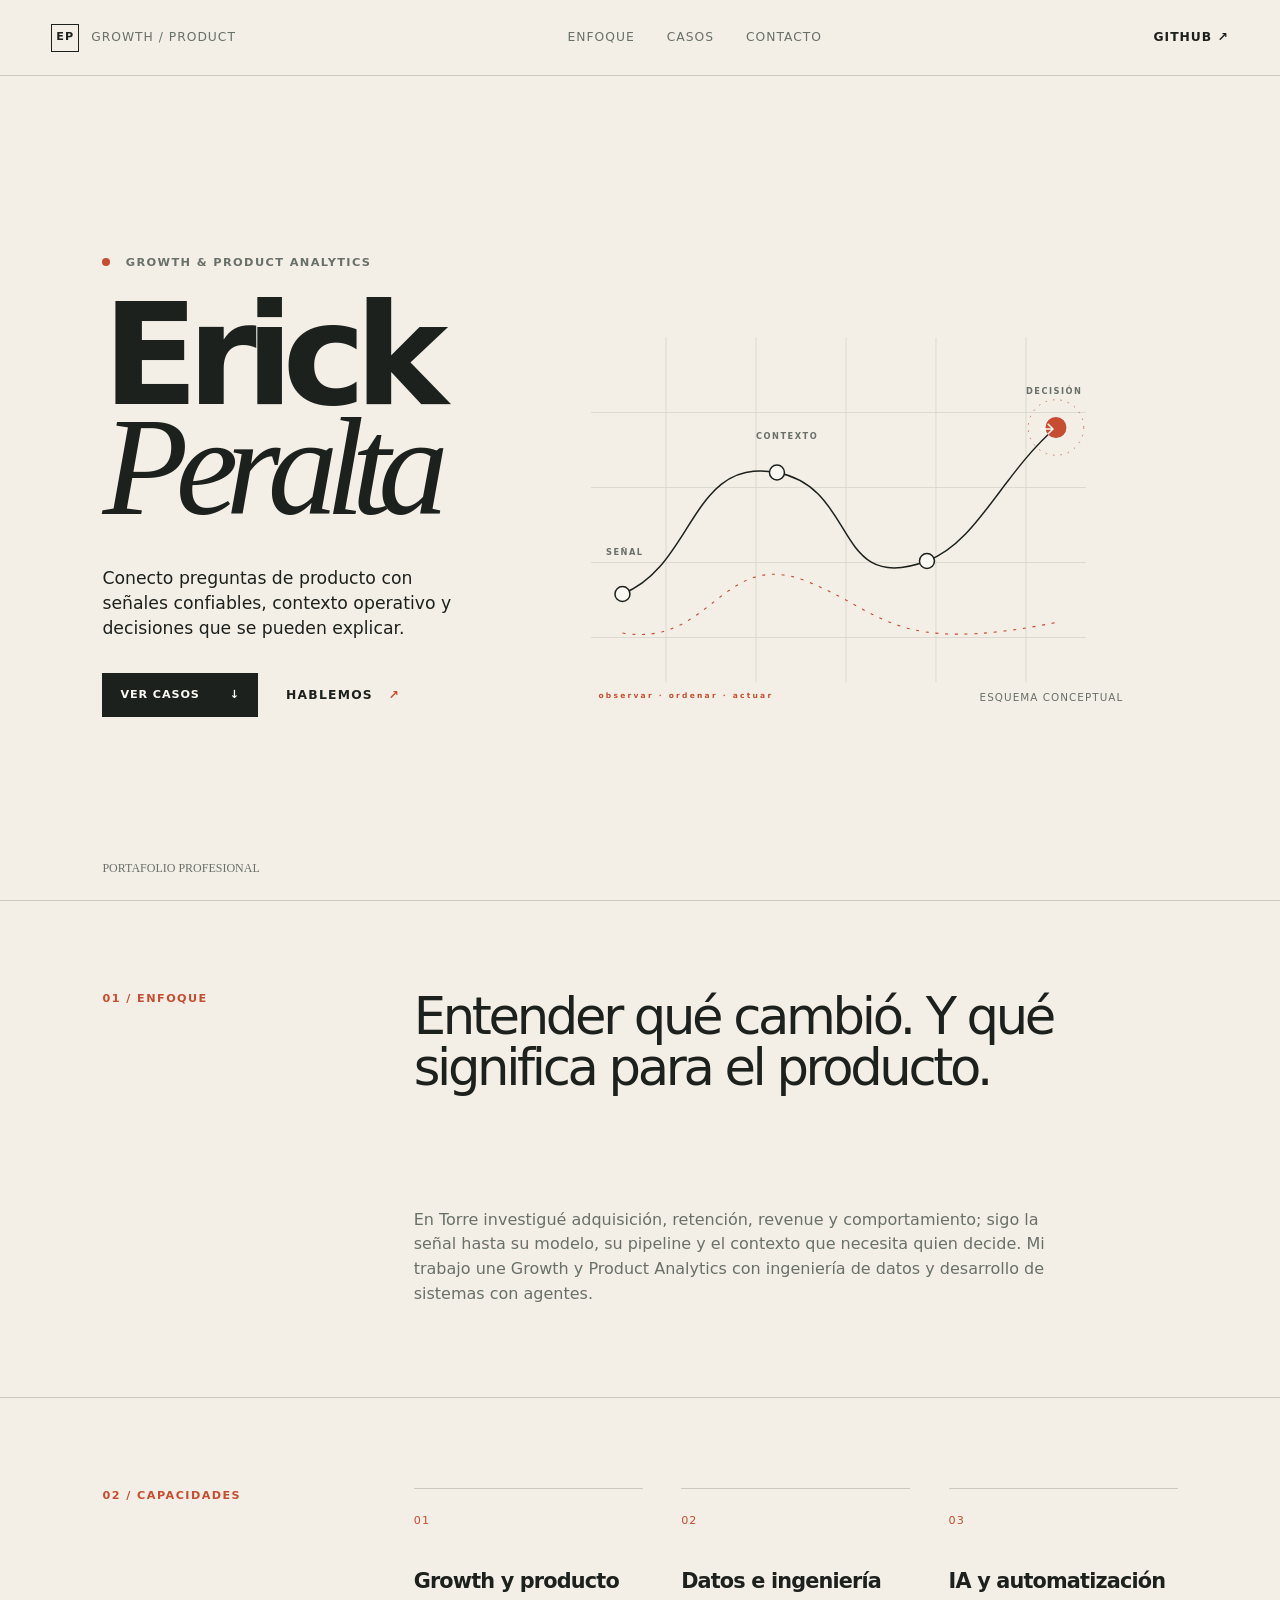
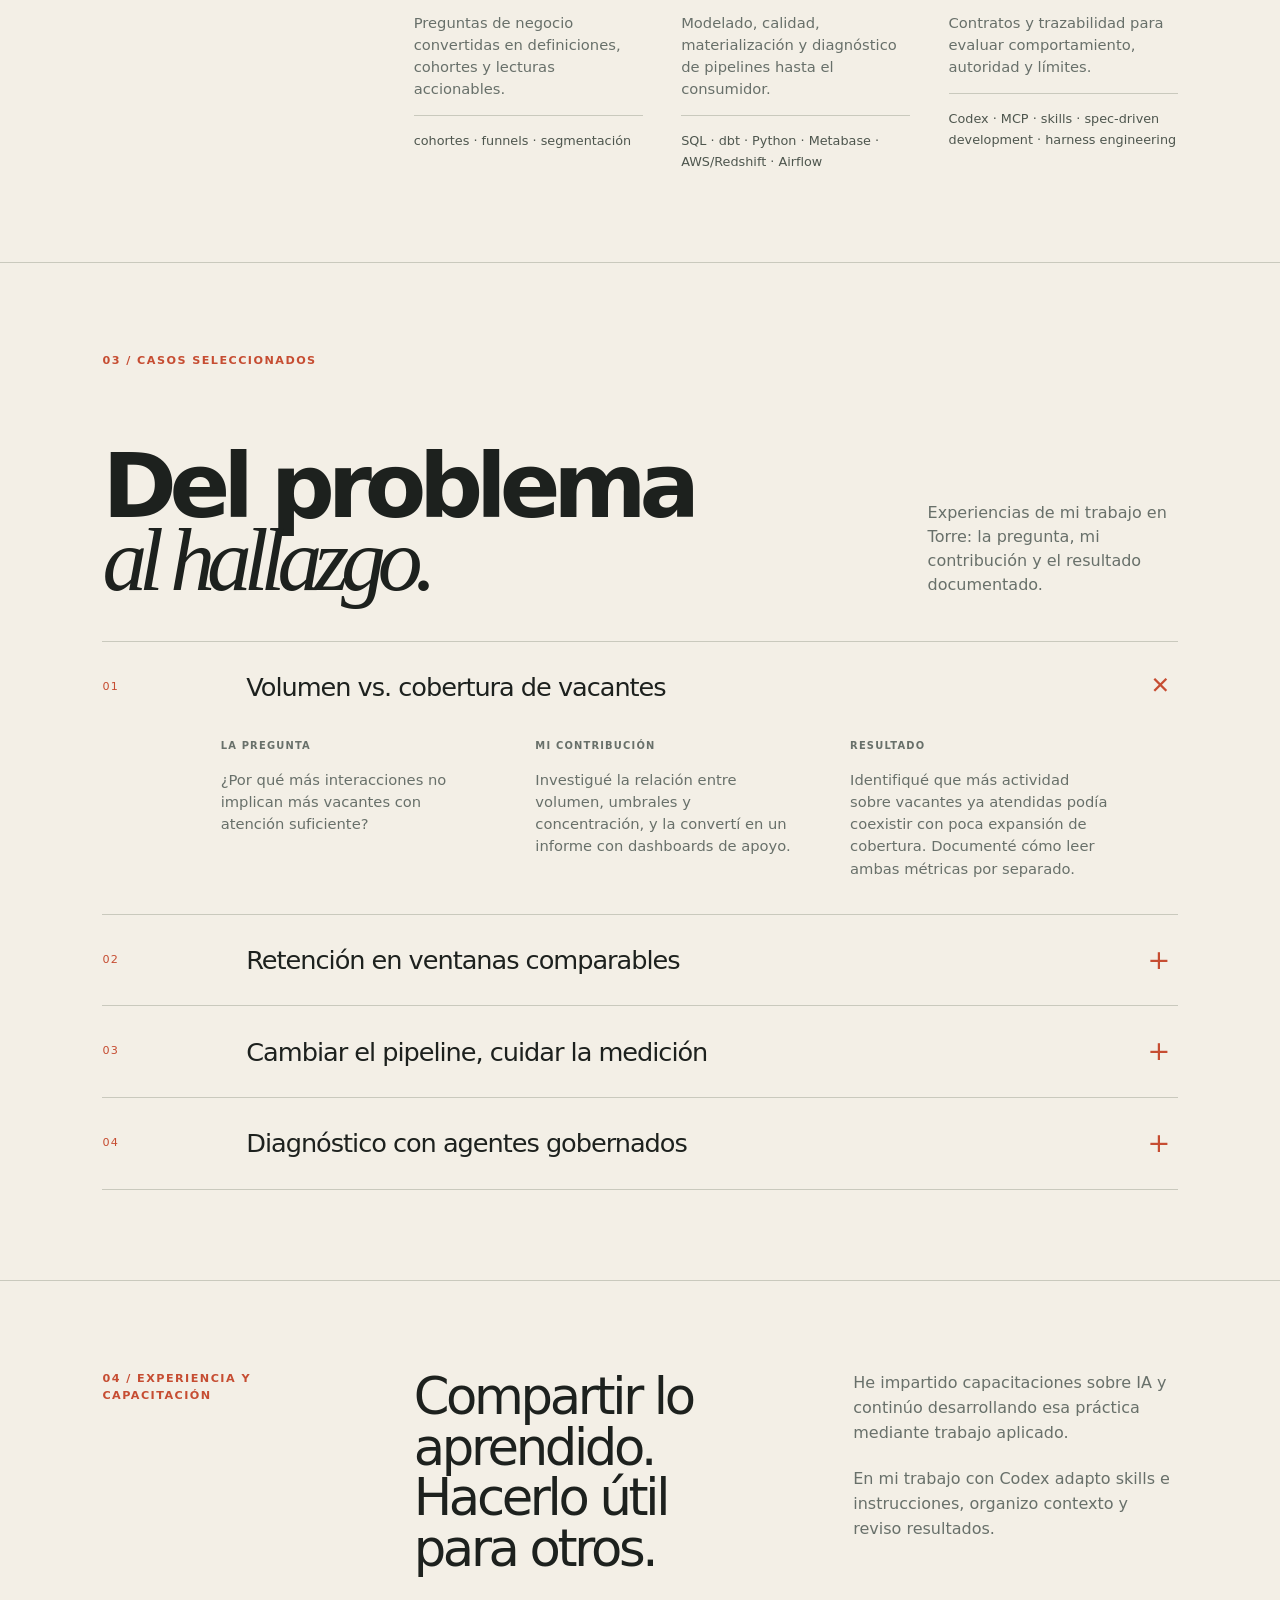
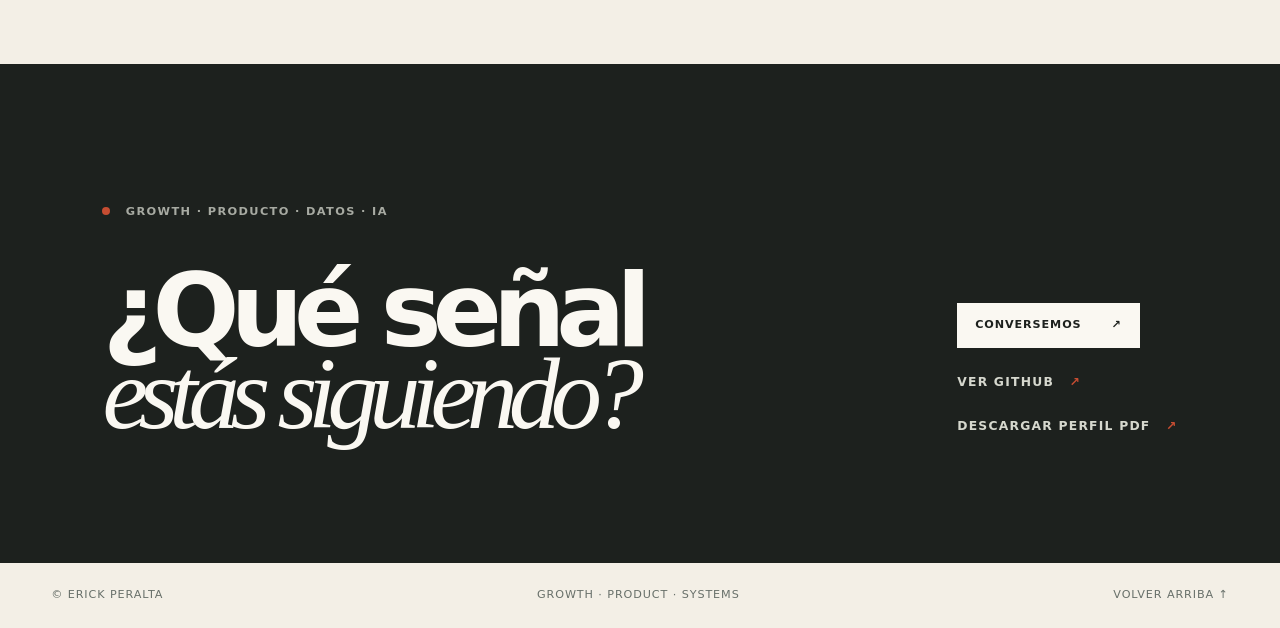
==== index.html @ 0b44fb23 "Create Spanish Growth and Product Analytics portfolio" ====
<!doctype html>
<html lang="es">
<head>
  <meta charset="utf-8">
  <meta name="viewport" content="width=device-width, initial-scale=1">
  <meta name="description" content="Erick Peralta conecta Growth y Product Analytics con ingeniería de datos y sistemas con agentes.">
  <title>Erick Peralta — Growth &amp; Product Analytics</title>
  <link rel="canonical" href="https://erickinorganico.github.io/">
  <meta name="theme-color" content="#f3efe6">
  <meta property="og:type" content="website">
  <meta property="og:locale" content="es_MX">
  <meta property="og:title" content="Erick Peralta | Growth &amp; Product Analytics">
  <meta property="og:description" content="Datos, contexto y decisiones. Casos de Growth, producto, ingeniería de datos y automatización con IA.">
  <meta property="og:url" content="https://erickinorganico.github.io/">
  <meta property="og:image" content="https://erickinorganico.github.io/assets/social.png">
  <meta property="og:image:alt" content="Erick Peralta. Growth y Product Analytics. Datos, contexto y decisiones.">
  <meta name="twitter:card" content="summary_large_image">
  <link rel="icon" type="image/svg+xml" href="assets/favicon.svg">
  <link rel="stylesheet" href="styles.css">
  <script type="application/ld+json">{"@context":"https://schema.org","@type":"Person","name":"Erick Peralta","url":"https://erickinorganico.github.io/","sameAs":["https://www.linkedin.com/in/erickperalta5813/","https://github.com/erickinorganico"],"knowsAbout":["Growth Analytics","Product Analytics","SQL","dbt","Automatización con IA"]}</script>
  <script defer src="script.js"></script>
</head>
<body>
  <a class="skip-link" href="#contenido">Saltar al contenido</a>
  <header class="site-header">
    <a class="wordmark" href="#inicio" aria-label="Erick Peralta, inicio"><span>EP</span><em>Growth / Product</em></a>
    <nav aria-label="Navegación principal">
      <a href="#enfoque">Enfoque</a><a href="#casos">Casos</a><a href="#contacto">Contacto</a>
    </nav>
    <a class="header-link" href="https://github.com/erickinorganico" target="_blank" rel="noreferrer">GitHub ↗</a>
  </header>

  <main id="contenido">
    <section class="hero" id="inicio" aria-labelledby="hero-title">
      <div class="hero-copy reveal">
        <p class="eyebrow"><span class="dot"></span> Growth &amp; Product Analytics</p>
        <h1 id="hero-title">Erick<br><i>Peralta</i></h1>
        <p class="hero-lede">Conecto preguntas de producto con señales confiables, contexto operativo y decisiones que se pueden explicar.</p>
        <div class="hero-actions"><a class="button button-dark" href="#casos">Ver casos <span>↓</span></a><a class="text-link" href="#contacto">Hablemos <span>↗</span></a></div>
      </div>
      <div class="signal-art" aria-label="Esquema conceptual: señal a contexto a decisión" role="img">
        <svg viewBox="0 0 720 640" xmlns="http://www.w3.org/2000/svg" aria-hidden="true">
          <defs><linearGradient id="warm" x1="0" y1="0" x2="1" y2="1"><stop stop-color="#df653d"/><stop offset="1" stop-color="#bc3d2e"/></linearGradient></defs>
          <path class="grid-line" d="M30 530H690M30 430H690M30 330H690M30 230H690M130 130V590M250 130V590M370 130V590M490 130V590M610 130V590"/>
          <path class="flow flow-one" d="M72 472C168 434 163 288 278 310C388 331 352 475 478 428C545 403 578 312 650 250"/>
          <path class="flow flow-two" d="M72 524C190 544 204 412 315 454C421 495 430 554 650 510"/>
          <circle class="node node-a" cx="72" cy="472" r="10"/><circle class="node node-b" cx="278" cy="310" r="10"/><circle class="node node-c" cx="478" cy="428" r="10"/><circle class="node node-d" cx="650" cy="250" r="13"/>
          <text x="50" y="420">SEÑAL</text><text x="250" y="265">CONTEXTO</text><text x="610" y="205">DECISIÓN</text>
          <circle class="halo" cx="650" cy="250" r="37"/><path class="arrow" d="M628 252l18 0m-7-7 7 7-7 7"/>
          <text class="caption" x="40" y="610">observar · ordenar · actuar</text>
        </svg>
        <span class="art-note">Esquema conceptual</span>
      </div>
      <div class="hero-index">PORTAFOLIO PROFESIONAL</div>
    </section>

    <section class="intro section-rule" id="enfoque">
      <h2 class="section-label">01 / Enfoque</h2>
      <div class="intro-content"><p class="display">Entender qué cambió. Y qué significa para el producto.</p><p class="body-copy">En Torre investigué adquisición, retención, revenue y comportamiento; sigo la señal hasta su modelo, su pipeline y el contexto que necesita quien decide. Mi trabajo une Growth y Product Analytics con ingeniería de datos y desarrollo de sistemas con agentes.</p></div>
    </section>

    <section class="capabilities section-rule">
      <h2 class="section-label">02 / Capacidades</h2>
      <div class="capability-list"><div><span>01</span><h3>Growth y producto</h3><p>Preguntas de negocio convertidas en definiciones, cohortes y lecturas accionables.</p><small class="stack">cohortes · funnels · segmentación</small></div><div><span>02</span><h3>Datos e ingeniería</h3><p>Modelado, calidad, materialización y diagnóstico de pipelines hasta el consumidor.</p><small class="stack">SQL · dbt · Python · Metabase · AWS/Redshift · Airflow</small></div><div><span>03</span><h3>IA y automatización</h3><p>Contratos y trazabilidad para evaluar comportamiento, autoridad y límites.</p><small class="stack">Codex · MCP · skills · spec-driven development · harness engineering</small></div></div>
    </section>

    <section class="cases section-rule" id="casos">
      <div class="section-label">03 / Casos seleccionados</div>
      <div class="case-intro"><h2>Del problema<br><i>al hallazgo.</i></h2><p>Experiencias de mi trabajo en Torre: la pregunta, mi contribución y el resultado documentado.</p></div>
      <div class="case-list">
        <details class="case" open><summary><span class="case-no">01</span><span class="case-title">Volumen vs. cobertura de vacantes</span><span class="case-open">+</span></summary><div class="case-body"><div><span class="mini-label">La pregunta</span><p>¿Por qué más interacciones no implican más vacantes con atención suficiente?</p></div><div><span class="mini-label">Mi contribución</span><p>Investigué la relación entre volumen, umbrales y concentración, y la convertí en un informe con dashboards de apoyo.</p></div><div><span class="mini-label">Resultado</span><p>Identifiqué que más actividad sobre vacantes ya atendidas podía coexistir con poca expansión de cobertura. Documenté cómo leer ambas métricas por separado.</p></div></div></details>
        <details class="case"><summary><span class="case-no">02</span><span class="case-title">Retención en ventanas comparables</span><span class="case-open">+</span></summary><div class="case-body"><div><span class="mini-label">La pregunta</span><p>¿Quiénes vuelven a usar el producto y cómo cambia la retención entre segmentos?</p></div><div><span class="mini-label">Mi contribución</span><p>Analicé cohortes con ventanas de seguimiento comparables y distinguí usuarios en prueba, recurrencia y elegibilidad para una nueva necesidad.</p></div><div><span class="mini-label">Resultado</span><p>Hallazgos y recomendaciones de lifecycle por segmento, diferenciando abandono de ausencia de una nueva necesidad.</p></div></div></details>
        <details class="case"><summary><span class="case-no">03</span><span class="case-title">Cambiar el pipeline, cuidar la medición</span><span class="case-open">+</span></summary><div class="case-body"><div><span class="mini-label">La pregunta</span><p>¿Cómo migrar la captura sin perder una lectura confiable durante el cambio?</p></div><div><span class="mini-label">Mi contribución</span><p>Participé en la migración de Snowplow a SnowcatCloud: revisé el corte temporal, detecté duplicados y coordiné con el proveedor la corrección de truncamiento de un campo.</p></div><div><span class="mini-label">Resultado</span><p>La migración se comunicó como completada mientras ambos loaders convivían temporalmente para validar continuidad.</p></div></div></details>
        <details class="case"><summary><span class="case-no">04</span><span class="case-title">Diagnóstico con agentes gobernados</span><span class="case-open">+</span></summary><div class="case-body"><div><span class="mini-label">La pregunta</span><p>¿Cómo detectar que un DAG terminó bien mientras el consumidor sigue desactualizado?</p></div><div><span class="mini-label">Mi contribución</span><p>Contribuí a contratos, trazabilidad, fixtures y replays que separan ejecución, frescura, autoridad y evidencia.</p></div><div><span class="mini-label">Resultado</span><p>Un mecanismo evaluado con entradas controladas para distinguir fallos y detenerse ante evidencia incompleta. La validación local no equivale a salud en producción.</p></div></div></details>
      </div>
    </section>

    <section class="alongside section-rule"><h2 class="section-label">04 / Experiencia y capacitación</h2><div class="alongside-grid"><p class="display">Compartir lo aprendido.<br>Hacerlo útil para otros.</p><div><p class="body-copy">He impartido capacitaciones sobre IA y continúo desarrollando esa práctica mediante trabajo aplicado.</p><p class="body-copy">En mi trabajo con Codex adapto skills e instrucciones, organizo contexto y reviso resultados.</p></div></div></section>

    <section class="contact" id="contacto"><div><p class="eyebrow"><span class="dot"></span> Growth · Producto · Datos · IA</p><h2>¿Qué señal<br><i>estás siguiendo?</i></h2></div><div class="contact-links"><a class="button button-light" href="https://www.linkedin.com/in/erickperalta5813/" target="_blank" rel="noreferrer">Conversemos <span>↗</span></a><a class="pdf-link" href="https://github.com/erickinorganico" target="_blank" rel="noreferrer">Ver GitHub <span>↗</span></a><a class="pdf-link" href="assets/erick-peralta-perfil.pdf" download="Erick-Peralta-Perfil.pdf">Descargar perfil PDF <span>↗</span></a></div></section>
  </main>
  <footer><span>© Erick Peralta</span><span>Growth · Product · Systems</span><a href="#inicio">Volver arriba ↑</a></footer>
</body>
</html>
---- styles.css ----
:root{--cream:#f3efe6;--paper:#faf8f2;--ink:#1d211e;--muted:#68706a;--line:#c9c9bd;--accent:#c64d32;--sans:Inter,ui-sans-serif,system-ui,-apple-system,BlinkMacSystemFont,"Segoe UI",sans-serif;--serif:Georgia,"Times New Roman",serif}*{box-sizing:border-box}html{scroll-behavior:smooth}body{margin:0;background:var(--cream);color:var(--ink);font-family:var(--sans);font-size:16px;line-height:1.5}a{color:inherit;text-decoration:none}a:focus-visible,summary:focus-visible{outline:2px solid var(--accent);outline-offset:5px}.site-header{height:76px;padding:0 4vw;display:flex;align-items:center;justify-content:space-between;border-bottom:1px solid var(--line);font-size:.77rem;letter-spacing:.08em;text-transform:uppercase}.wordmark{display:flex;align-items:center;gap:12px;font-weight:700}.wordmark span{display:grid;place-items:center;width:28px;height:28px;border:1px solid var(--ink);font-size:.7rem}.wordmark em{font-style:normal;color:var(--muted);font-weight:500}.site-header nav{display:flex;gap:32px;color:var(--muted)}.site-header nav a:hover,.header-link:hover,.text-link:hover{color:var(--accent)}.header-link{font-weight:700}.hero{min-height:calc(100svh - 76px);position:relative;padding:7vw 8vw 5vw;display:grid;grid-template-columns:minmax(320px,44%) 1fr;align-items:center;overflow:hidden}.hero-copy{position:relative;z-index:2}.eyebrow,.mini-label{font-size:.71rem;letter-spacing:.12em;text-transform:uppercase;color:var(--muted);font-weight:700}.dot{display:inline-block;width:8px;height:8px;border-radius:50%;background:var(--accent);margin-right:10px}.hero h1{font-size:clamp(5rem,12vw,12rem);line-height:.78;letter-spacing:-.08em;margin:30px 0 44px;font-weight:650}.hero h1 i,.case-intro i,.contact h2 i,.display i{font-family:var(--serif);font-weight:400;letter-spacing:-.09em}.hero-lede{max-width:380px;font-size:1.08rem;line-height:1.45}.hero-actions{display:flex;align-items:center;gap:28px;margin-top:32px}.button{display:inline-flex;align-items:center;justify-content:space-between;gap:30px;padding:14px 18px;letter-spacing:.08em;text-transform:uppercase;font-size:.7rem;font-weight:700;transition:transform .25s,background .25s}.button:hover{transform:translateY(-3px)}.button-dark{background:var(--ink);color:var(--paper)}.button-light{background:var(--paper);color:var(--ink)}.text-link,.pdf-link{font-size:.77rem;text-transform:uppercase;letter-spacing:.1em;font-weight:700}.text-link span,.pdf-link span{color:var(--accent);margin-left:10px}.signal-art{position:relative;height:min(680px,70vw);min-height:450px;margin-left:-6vw;opacity:0;animation:art-in 1s .35s forwards}.signal-art svg{width:100%;height:100%}.grid-line{stroke:#d5d3c9;stroke-width:1}.flow{fill:none;stroke:var(--ink);stroke-width:2}.flow-two{stroke:var(--accent);stroke-width:1.5;stroke-dasharray:4 9;animation:dash 18s linear infinite}.node{fill:var(--paper);stroke:var(--ink);stroke-width:2}.node-d{fill:var(--accent);stroke:var(--accent)}.halo{fill:none;stroke:var(--accent);stroke-width:1;stroke-dasharray:2 8;animation:spin 18s linear infinite}.signal-art text{font-size:11px;letter-spacing:2px;fill:var(--muted);font-weight:700}.signal-art .caption{font-size:10px;letter-spacing:3px;fill:var(--accent)}.arrow{fill:none;stroke:var(--paper);stroke-width:2}.art-note{position:absolute;bottom:3%;right:8%;font-size:.65rem;letter-spacing:.1em;text-transform:uppercase;color:var(--muted)}.hero-index{position:absolute;bottom:4vw;left:8vw;font:12px var(--serif);color:var(--muted)}.hero-index span{color:var(--accent);padding:0 8px}.section-rule{border-top:1px solid var(--line);padding:90px 8vw}.section-label{font-size:.7rem;letter-spacing:.13em;text-transform:uppercase;color:var(--accent);font-weight:700}.intro{display:grid;grid-template-columns:23% 1fr;gap:5vw}.intro-content{display:grid;grid-template-columns:1.2fr .7fr;gap:9vw}.display{font-size:clamp(2rem,4vw,4.6rem);line-height:.99;letter-spacing:-.065em;margin:0;max-width:760px}.body-copy{color:var(--muted);max-width:360px;margin:0;line-height:1.55}.capabilities{display:grid;grid-template-columns:23% 1fr;gap:5vw}.capability-list{display:grid;grid-template-columns:repeat(3,1fr);gap:3vw}.capability-list>div{border-top:1px solid var(--line);padding-top:18px}.capability-list span,.case-no{font-size:.7rem;color:var(--accent);letter-spacing:.1em}.capability-list h3{font-size:1.3rem;letter-spacing:-.04em;margin:35px 0 12px}.capability-list p{color:var(--muted);font-size:.92rem;max-width:230px}.case-intro{display:flex;align-items:end;justify-content:space-between;margin:80px 0 44px}.case-intro h2{font-size:clamp(3.4rem,7vw,7.3rem);line-height:.82;letter-spacing:-.08em;margin:0}.case-intro p{color:var(--muted);max-width:250px;margin:0}.case{border-top:1px solid var(--line)}.case:last-child{border-bottom:1px solid var(--line)}.case summary{display:grid;grid-template-columns:11% 1fr 30px;gap:2vw;align-items:center;padding:25px 0;cursor:pointer;list-style:none}.case summary::-webkit-details-marker{display:none}.case-title{font-size:clamp(1.25rem,2vw,2rem);letter-spacing:-.04em}.case-open{font-size:1.7rem;font-weight:300;color:var(--accent);transition:transform .3s}.case[open] .case-open{transform:rotate(45deg)}.case-body{display:grid;grid-template-columns:repeat(3,1fr);gap:4vw;padding:0 5vw 34px 11%;animation:reveal .35s ease}.case-body p{font-size:.92rem;max-width:280px;color:var(--muted);margin:.8rem 0 0}.mini-label{font-size:.62rem}.alongside{display:grid;grid-template-columns:23% 1fr;gap:5vw}.alongside-grid{display:grid;grid-template-columns:1fr .8fr;gap:9vw}.alongside-grid .display{max-width:570px}.alongside-grid .body-copy+.body-copy{margin-top:22px}.contact{background:var(--ink);color:var(--paper);padding:10vw 8vw;display:flex;justify-content:space-between;align-items:end}.contact .eyebrow{color:#a7aaa2}.contact h2{font-size:clamp(4rem,10vw,10rem);line-height:.8;letter-spacing:-.09em;margin:50px 0 0}.contact-links{display:flex;flex-direction:column;align-items:flex-start;gap:25px}.contact .pdf-link{color:#d6d8ce}.contact .pdf-link:hover{color:var(--accent)}footer{display:flex;justify-content:space-between;padding:24px 4vw;font-size:.7rem;letter-spacing:.08em;text-transform:uppercase;color:var(--muted)}footer a:hover{color:var(--accent)}@keyframes art-in{to{opacity:1;transform:translateX(0)}from{opacity:0;transform:translateX(30px)}}@keyframes dash{to{stroke-dashoffset:-260}}@keyframes spin{to{transform:rotate(360deg);transform-origin:650px 250px}}@keyframes reveal{from{opacity:0;transform:translateY(-8px)}to{opacity:1;transform:none}}.reveal{animation:reveal .75s ease both}@media(max-width:800px){.site-header{padding:0 6vw}.site-header nav{display:none}.hero{display:block;padding:16vw 6vw 20vw;min-height:auto}.hero h1{font-size:clamp(5rem,23vw,10rem);margin:28px 0 35px}.signal-art{height:85vw;min-height:320px;margin:8vw -5vw 0}.hero-index{left:auto;right:6vw;bottom:8vw}.section-rule{padding:65px 6vw}.intro,.capabilities,.alongside{display:block}.intro-content,.alongside-grid{display:block;margin-top:40px}.intro-content .body-copy,.alongside-grid .body-copy{margin-top:30px}.capability-list{margin-top:45px;display:block}.capability-list>div{margin-bottom:38px}.capability-list h3{margin-top:16px}.case-intro{display:block;margin:55px 0 35px}.case-intro p{margin-top:25px}.case summary{grid-template-columns:15% 1fr 24px;padding:21px 0}.case-body{display:block;padding:0 0 28px 15%}.case-body>div+div{margin-top:23px}.contact{display:block;padding:18vw 6vw}.contact h2{margin-top:40px;font-size:clamp(4rem,18vw,8rem)}.contact-links{margin-top:65px}footer{padding:22px 6vw;gap:12px;flex-wrap:wrap}footer span:nth-child(2){display:none}}@media(prefers-reduced-motion:reduce){*,*::before,*::after{animation-duration:.01ms!important;animation-iteration-count:1!important;scroll-behavior:auto!important;transition-duration:.01ms!important}}

/* Layout refinements: keep the introduction and actions inside a desktop viewport. */
@media(min-width:801px){.hero{padding:32px 8vw 48px}.signal-art{height:min(480px,60svh);min-height:350px}.hero h1{font-size:clamp(5rem,11vw,10rem)}.hero-index{bottom:24px}}
.skip-link{position:absolute;left:16px;top:-80px;z-index:10;background:var(--ink);color:var(--paper);padding:12px 18px}.skip-link:focus{top:10px}
.capability-list .stack{font-size:.8rem;color:#4e564e;border-top:1px solid var(--line);padding-top:14px;line-height:1.65}
@media(min-width:801px){.intro-content{grid-template-columns:1fr}.intro-content .body-copy{max-width:640px}.alongside-grid{grid-template-columns:1fr 1fr}.contact h2{font-size:clamp(4rem,8vw,8rem)}}

.section-label{margin:0}.stack{display:block}.halo{transform-box:view-box;transform-origin:650px 250px}
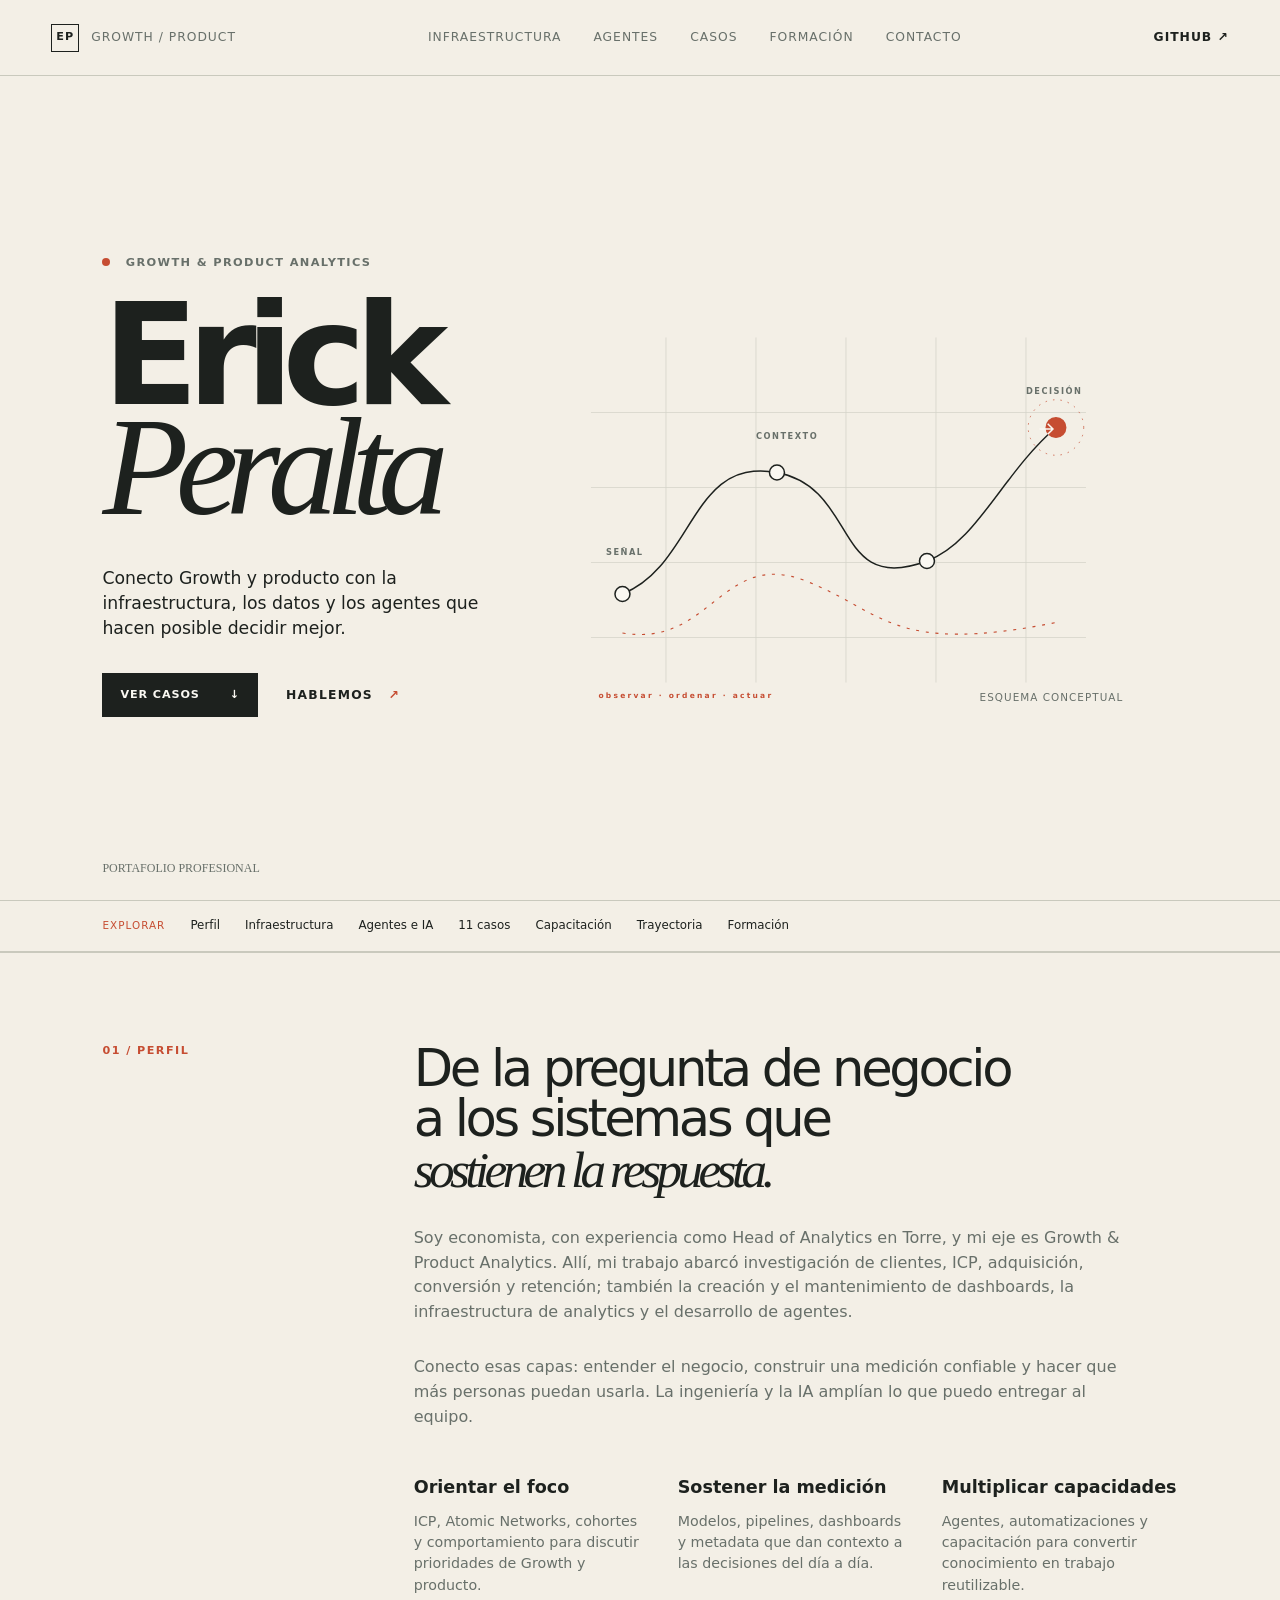
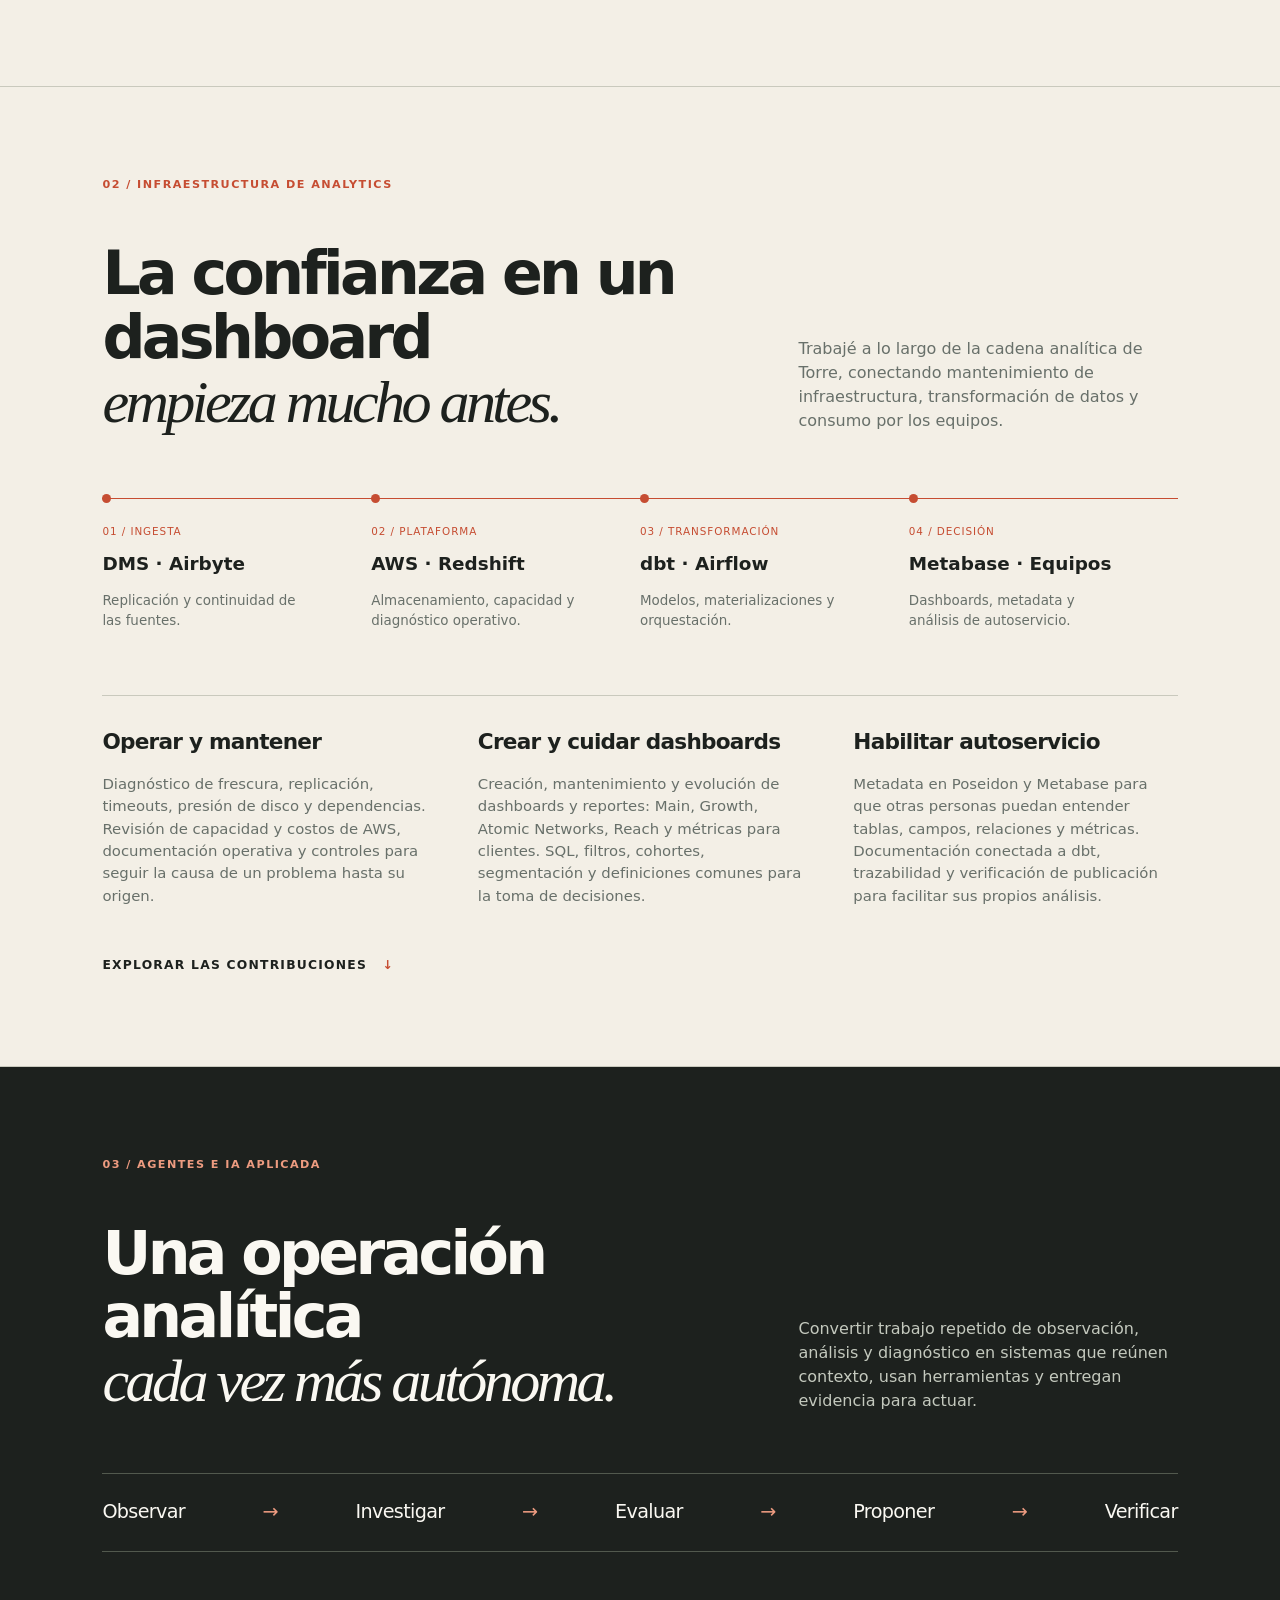
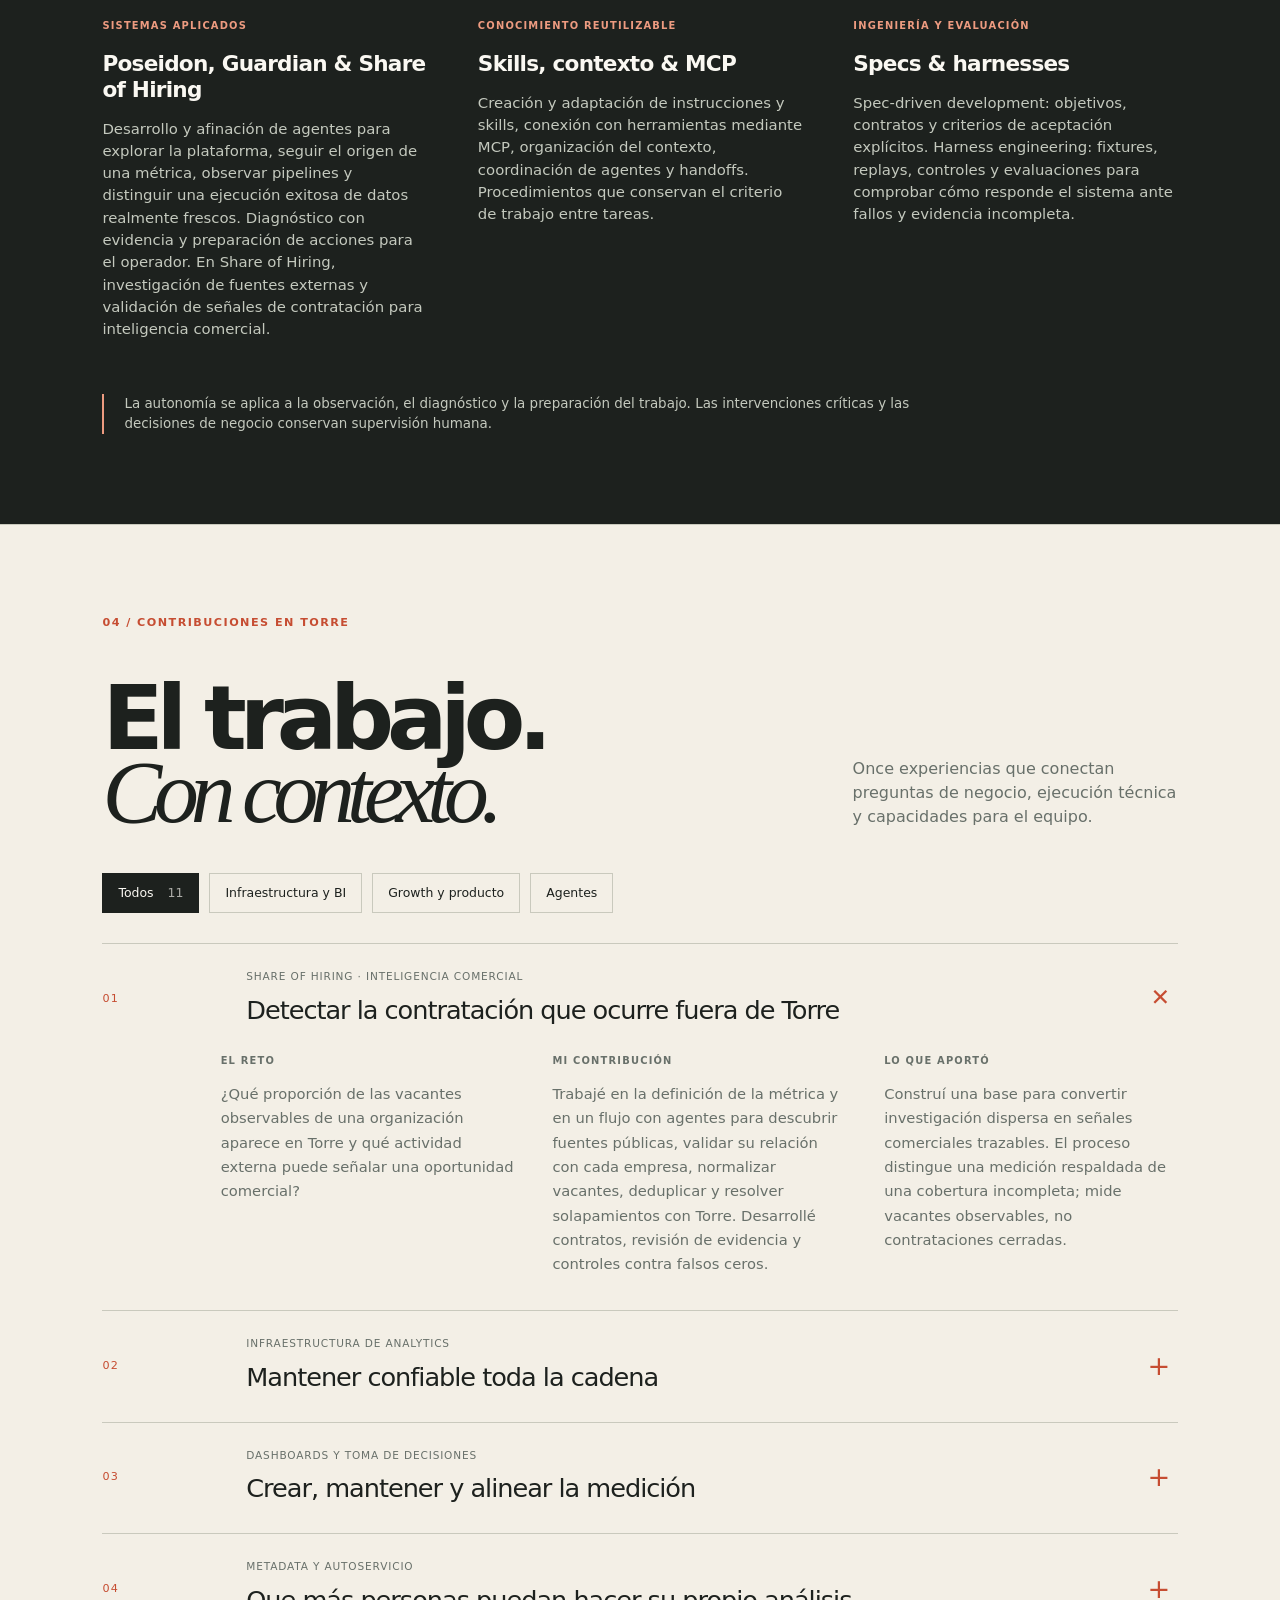
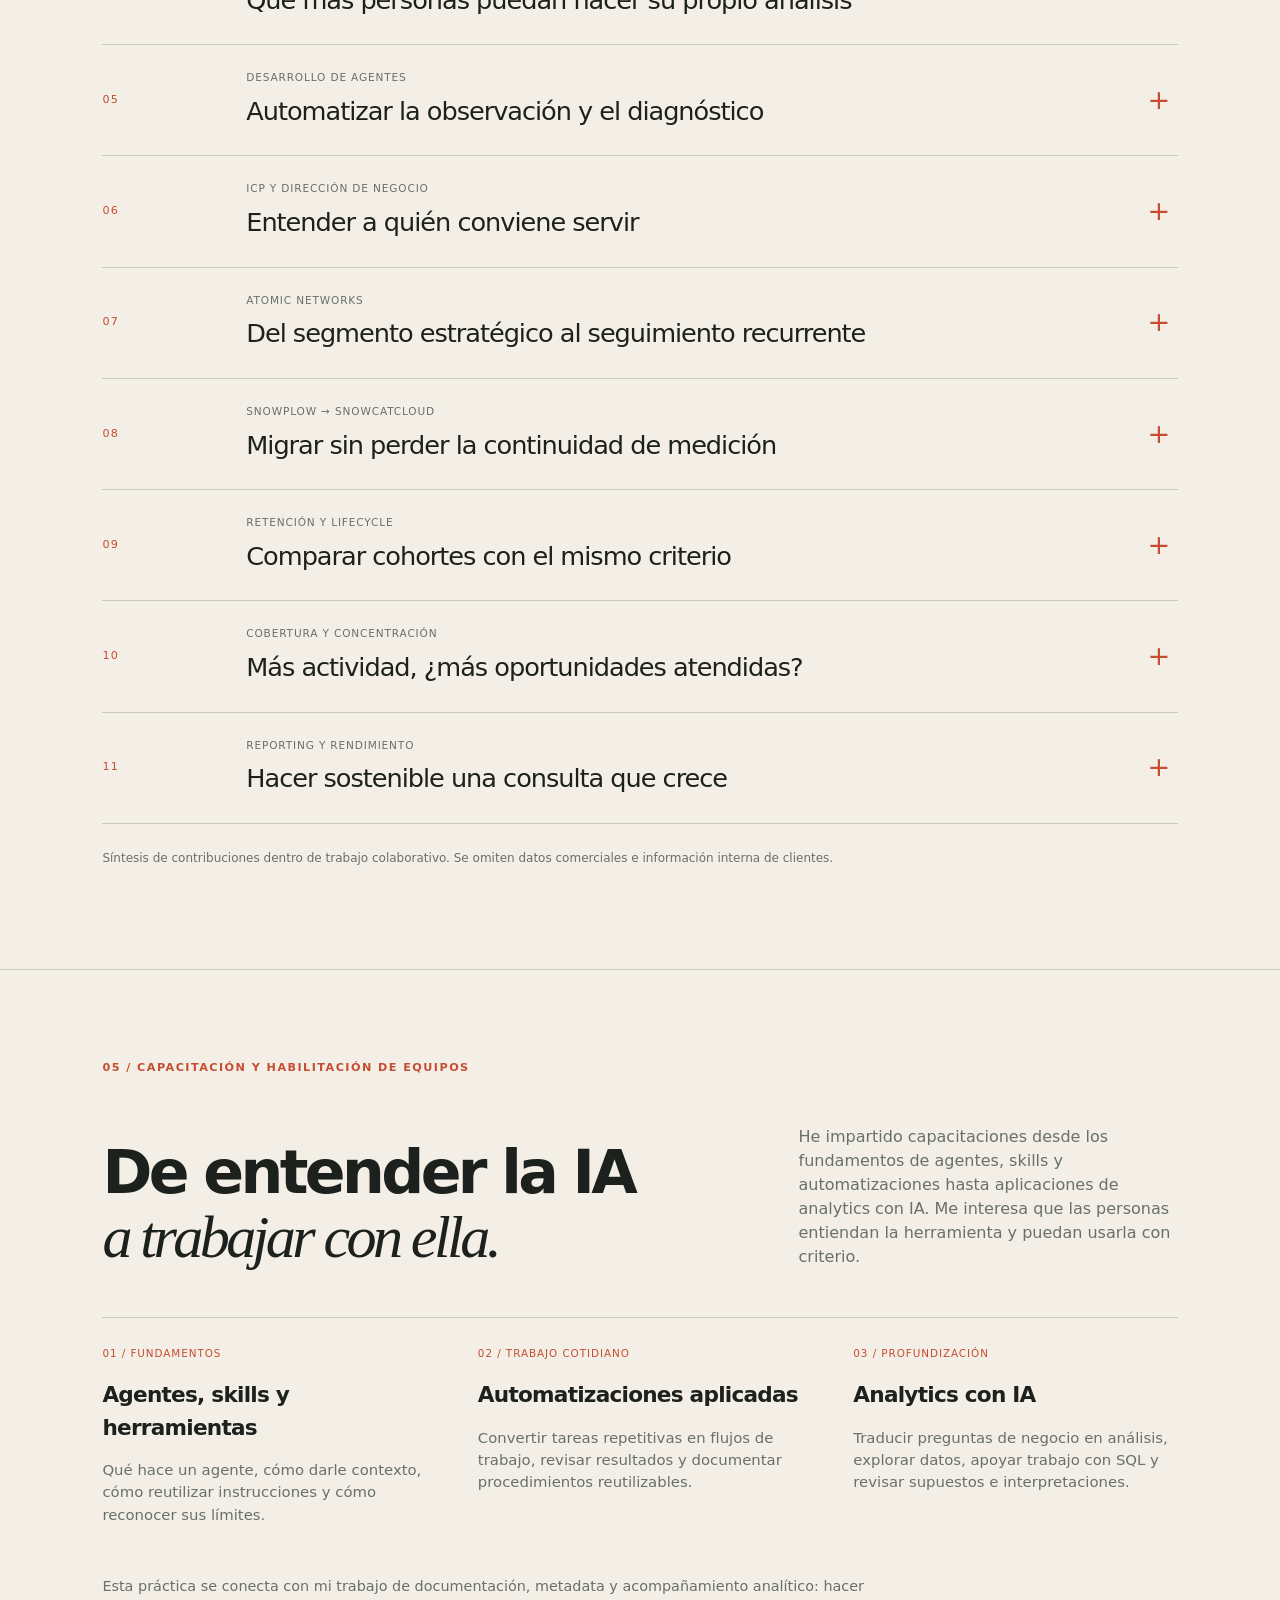
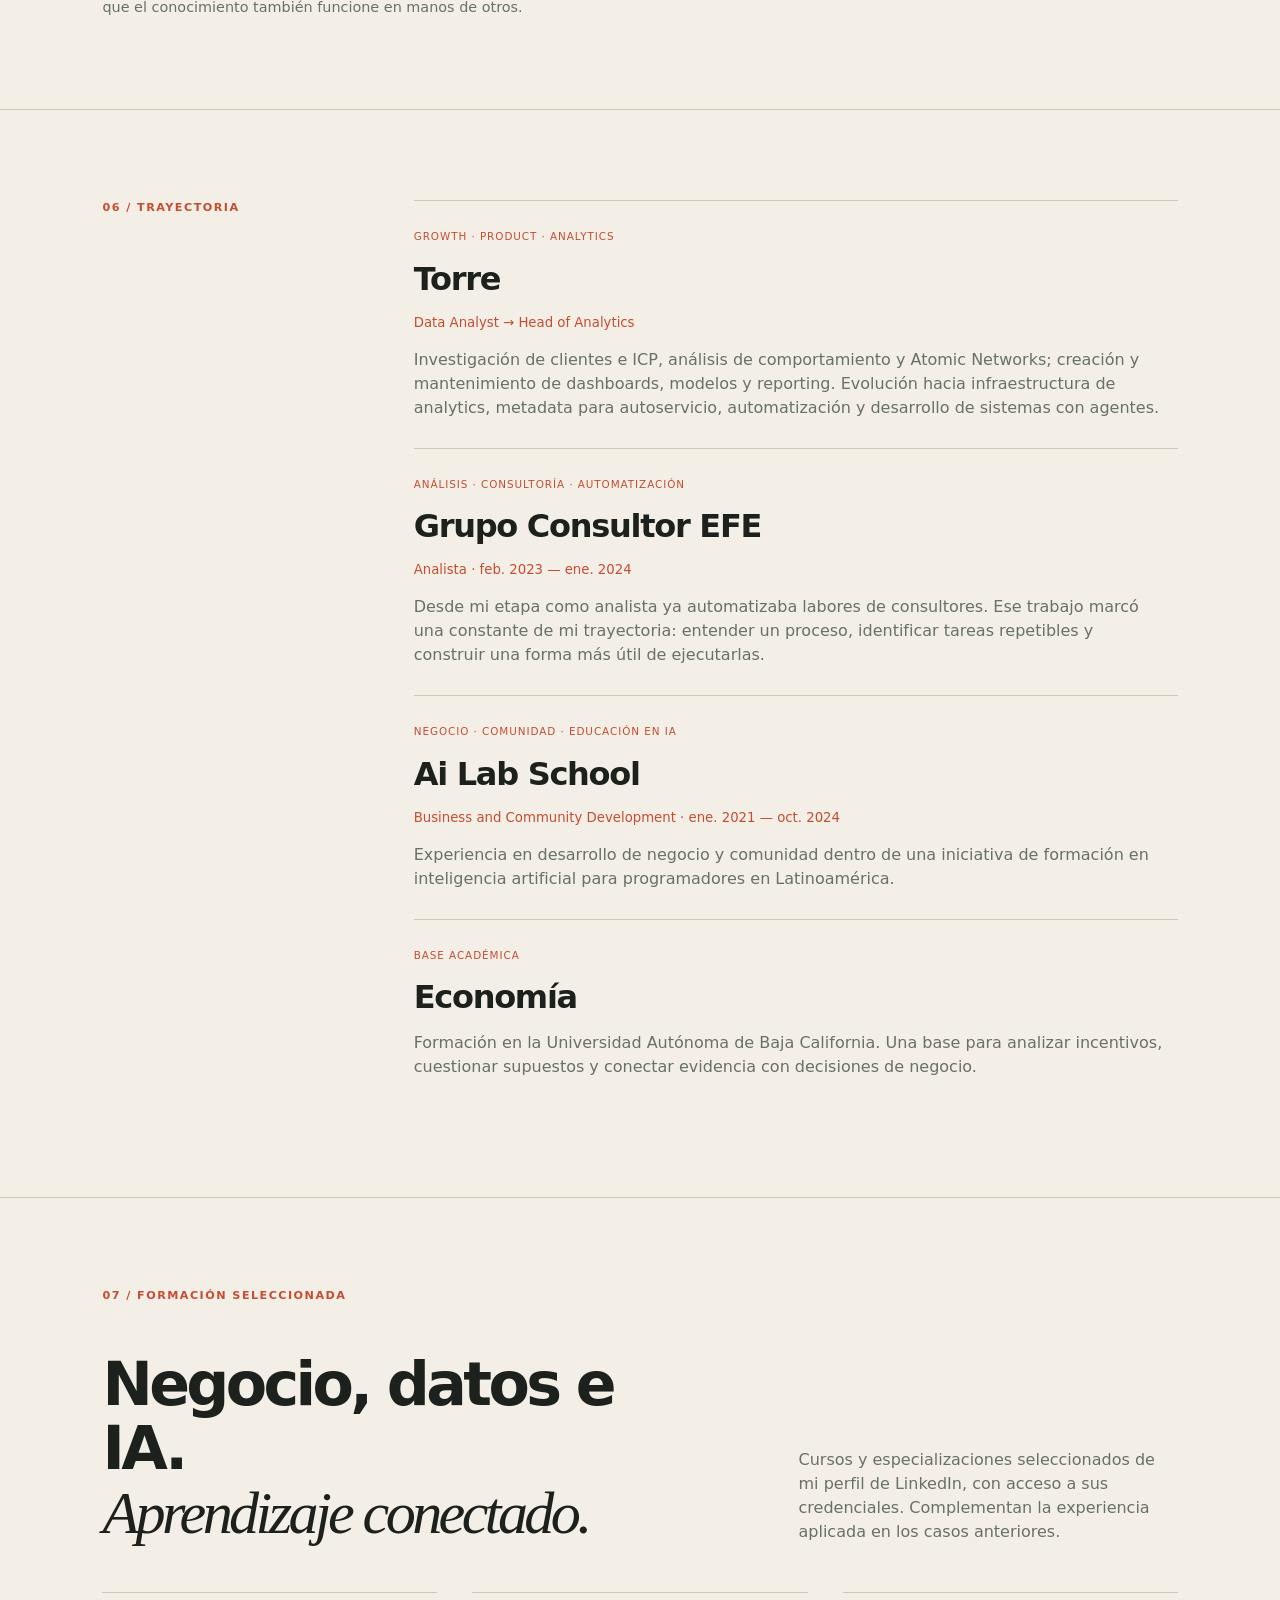
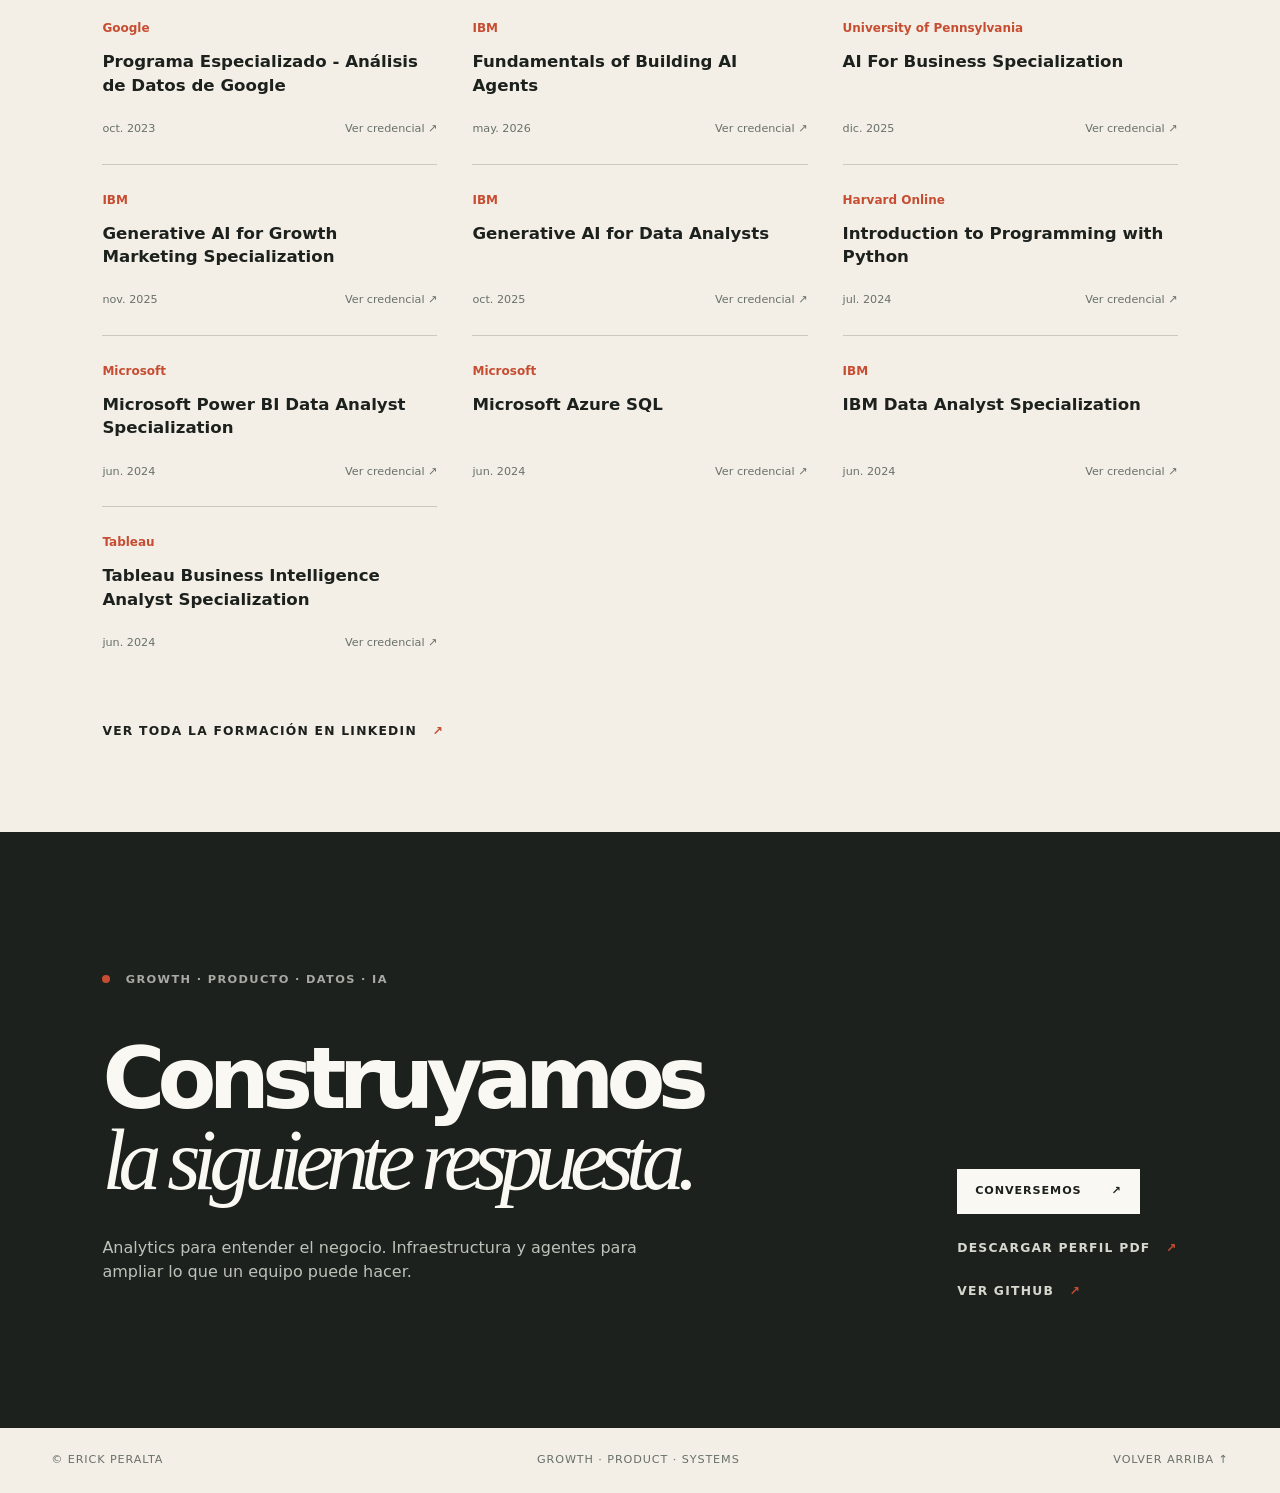
==== commit a2197657: "Expand portfolio with analytics infrastructure, agents and Share of Hiring" ====
--- a/index.html
+++ b/index.html
@@ -3,7 +3,7 @@
 <head>
   <meta charset="utf-8">
   <meta name="viewport" content="width=device-width, initial-scale=1">
-  <meta name="description" content="Erick Peralta conecta Growth y Product Analytics con ingeniería de datos y sistemas con agentes.">
+  <meta name="description" content="Erick Peralta conecta Growth y Product Analytics con infraestructura de analytics, dashboards, autoservicio y sistemas con agentes.">
   <title>Erick Peralta — Growth &amp; Product Analytics</title>
   <link rel="canonical" href="https://erickinorganico.github.io/">
   <meta name="theme-color" content="#f3efe6">
@@ -25,7 +25,7 @@
   <header class="site-header">
     <a class="wordmark" href="#inicio" aria-label="Erick Peralta, inicio"><span>EP</span><em>Growth / Product</em></a>
     <nav aria-label="Navegación principal">
-      <a href="#enfoque">Enfoque</a><a href="#casos">Casos</a><a href="#contacto">Contacto</a>
+      <a href="#infraestructura">Infraestructura</a><a href="#agentes">Agentes</a><a href="#casos">Casos</a><a href="#formacion">Formación</a><a href="#contacto">Contacto</a>
     </nav>
     <a class="header-link" href="https://github.com/erickinorganico" target="_blank" rel="noreferrer">GitHub ↗</a>
   </header>
@@ -35,7 +35,7 @@
       <div class="hero-copy reveal">
         <p class="eyebrow"><span class="dot"></span> Growth &amp; Product Analytics</p>
         <h1 id="hero-title">Erick<br><i>Peralta</i></h1>
-        <p class="hero-lede">Conecto preguntas de producto con señales confiables, contexto operativo y decisiones que se pueden explicar.</p>
+        <p class="hero-lede">Conecto Growth y producto con la infraestructura, los datos y los agentes que hacen posible decidir mejor.</p>
         <div class="hero-actions"><a class="button button-dark" href="#casos">Ver casos <span>↓</span></a><a class="text-link" href="#contacto">Hablemos <span>↗</span></a></div>
       </div>
       <div class="signal-art" aria-label="Esquema conceptual: señal a contexto a decisión" role="img">
@@ -54,31 +54,65 @@
       <div class="hero-index">PORTAFOLIO PROFESIONAL</div>
     </section>
 
+
+
+    <nav class="chapter-nav" aria-label="Explorar el perfil"><span>Explorar</span><a href="#enfoque">Perfil</a><a href="#infraestructura">Infraestructura</a><a href="#agentes">Agentes e IA</a><a href="#casos">11 casos</a><a href="#capacitacion">Capacitación</a><a href="#trayectoria">Trayectoria</a><a href="#formacion">Formación</a></nav>
     <section class="intro section-rule" id="enfoque">
-      <h2 class="section-label">01 / Enfoque</h2>
-      <div class="intro-content"><p class="display">Entender qué cambió. Y qué significa para el producto.</p><p class="body-copy">En Torre investigué adquisición, retención, revenue y comportamiento; sigo la señal hasta su modelo, su pipeline y el contexto que necesita quien decide. Mi trabajo une Growth y Product Analytics con ingeniería de datos y desarrollo de sistemas con agentes.</p></div>
+      <h2 class="section-label">01 / Perfil</h2>
+      <div class="intro-content"><p class="display">De la pregunta de negocio<br>a los sistemas que<br><i>sostienen la respuesta.</i></p><p class="body-copy">Soy economista, con experiencia como Head of Analytics en Torre, y mi eje es Growth &amp; Product Analytics. Allí, mi trabajo abarcó investigación de clientes, ICP, adquisición, conversión y retención; también la creación y el mantenimiento de dashboards, la infraestructura de analytics y el desarrollo de agentes.</p><p class="body-copy">Conecto esas capas: entender el negocio, construir una medición confiable y hacer que más personas puedan usarla. La ingeniería y la IA amplían lo que puedo entregar al equipo.</p>
+      <div class="value-columns"><div><h3>Orientar el foco</h3><p>ICP, Atomic Networks, cohortes y comportamiento para discutir prioridades de Growth y producto.</p></div><div><h3>Sostener la medición</h3><p>Modelos, pipelines, dashboards y metadata que dan contexto a las decisiones del día a día.</p></div><div><h3>Multiplicar capacidades</h3><p>Agentes, automatizaciones y capacitación para convertir conocimiento en trabajo reutilizable.</p></div></div></div>
     </section>
 
-    <section class="capabilities section-rule">
-      <h2 class="section-label">02 / Capacidades</h2>
-      <div class="capability-list"><div><span>01</span><h3>Growth y producto</h3><p>Preguntas de negocio convertidas en definiciones, cohortes y lecturas accionables.</p><small class="stack">cohortes · funnels · segmentación</small></div><div><span>02</span><h3>Datos e ingeniería</h3><p>Modelado, calidad, materialización y diagnóstico de pipelines hasta el consumidor.</p><small class="stack">SQL · dbt · Python · Metabase · AWS/Redshift · Airflow</small></div><div><span>03</span><h3>IA y automatización</h3><p>Contratos y trazabilidad para evaluar comportamiento, autoridad y límites.</p><small class="stack">Codex · MCP · skills · spec-driven development · harness engineering</small></div></div>
+    <section class="platform section-rule" id="infraestructura">
+      <p class="section-label">02 / Infraestructura de analytics</p>
+      <div class="feature-heading"><h2>La confianza en un dashboard<br><i>empieza mucho antes.</i></h2><p>Trabajé a lo largo de la cadena analítica de Torre, conectando mantenimiento de infraestructura, transformación de datos y consumo por los equipos.</p></div>
+      <ol class="data-flow" aria-label="Capas de la plataforma analítica"><li><span>01 / Ingesta</span><strong>DMS · Airbyte</strong><p>Replicación y continuidad de las fuentes.</p></li><li><span>02 / Plataforma</span><strong>AWS · Redshift</strong><p>Almacenamiento, capacidad y diagnóstico operativo.</p></li><li><span>03 / Transformación</span><strong>dbt · Airflow</strong><p>Modelos, materializaciones y orquestación.</p></li><li><span>04 / Decisión</span><strong>Metabase · Equipos</strong><p>Dashboards, metadata y análisis de autoservicio.</p></li></ol>
+      <div class="editorial-grid"><article><h3>Operar y mantener</h3><p>Diagnóstico de frescura, replicación, timeouts, presión de disco y dependencias. Revisión de capacidad y costos de AWS, documentación operativa y controles para seguir la causa de un problema hasta su origen.</p></article><article><h3>Crear y cuidar dashboards</h3><p>Creación, mantenimiento y evolución de dashboards y reportes: Main, Growth, Atomic Networks, Reach y métricas para clientes. SQL, filtros, cohortes, segmentación y definiciones comunes para la toma de decisiones.</p></article><article><h3>Habilitar autoservicio</h3><p>Metadata en Poseidon y Metabase para que otras personas puedan entender tablas, campos, relaciones y métricas. Documentación conectada a dbt, trazabilidad y verificación de publicación para facilitar sus propios análisis.</p></article></div>
+      <a class="text-link" href="#casos">Explorar las contribuciones <span>↓</span></a>
+    </section>
+
+    <section class="agents section-rule" id="agentes">
+      <p class="section-label">03 / Agentes e IA aplicada</p>
+      <div class="feature-heading"><h2>Una operación analítica<br><i>cada vez más autónoma.</i></h2><p>Convertir trabajo repetido de observación, análisis y diagnóstico en sistemas que reúnen contexto, usan herramientas y entregan evidencia para actuar.</p></div>
+      <div class="agent-cycle" aria-label="Ciclo de trabajo de agentes"><span>Observar</span><b aria-hidden="true">→</b><span>Investigar</span><b aria-hidden="true">→</b><span>Evaluar</span><b aria-hidden="true">→</b><span>Proponer</span><b aria-hidden="true">→</b><span>Verificar</span></div>
+      <div class="agent-columns"><article><span class="mini-label">Sistemas aplicados</span><h3>Poseidon, Guardian &amp; Share of Hiring</h3><p>Desarrollo y afinación de agentes para explorar la plataforma, seguir el origen de una métrica, observar pipelines y distinguir una ejecución exitosa de datos realmente frescos. Diagnóstico con evidencia y preparación de acciones para el operador. En Share of Hiring, investigación de fuentes externas y validación de señales de contratación para inteligencia comercial.</p></article><article><span class="mini-label">Conocimiento reutilizable</span><h3>Skills, contexto &amp; MCP</h3><p>Creación y adaptación de instrucciones y skills, conexión con herramientas mediante MCP, organización del contexto, coordinación de agentes y handoffs. Procedimientos que conservan el criterio de trabajo entre tareas.</p></article><article><span class="mini-label">Ingeniería y evaluación</span><h3>Specs &amp; harnesses</h3><p>Spec-driven development: objetivos, contratos y criterios de aceptación explícitos. Harness engineering: fixtures, replays, controles y evaluaciones para comprobar cómo responde el sistema ante fallos y evidencia incompleta.</p></article></div>
+      <p class="autonomy-note">La autonomía se aplica a la observación, el diagnóstico y la preparación del trabajo. Las intervenciones críticas y las decisiones de negocio conservan supervisión humana.</p>
     </section>
 
     <section class="cases section-rule" id="casos">
-      <div class="section-label">03 / Casos seleccionados</div>
-      <div class="case-intro"><h2>Del problema<br><i>al hallazgo.</i></h2><p>Experiencias de mi trabajo en Torre: la pregunta, mi contribución y el resultado documentado.</p></div>
-      <div class="case-list">
-        <details class="case" open><summary><span class="case-no">01</span><span class="case-title">Volumen vs. cobertura de vacantes</span><span class="case-open">+</span></summary><div class="case-body"><div><span class="mini-label">La pregunta</span><p>¿Por qué más interacciones no implican más vacantes con atención suficiente?</p></div><div><span class="mini-label">Mi contribución</span><p>Investigué la relación entre volumen, umbrales y concentración, y la convertí en un informe con dashboards de apoyo.</p></div><div><span class="mini-label">Resultado</span><p>Identifiqué que más actividad sobre vacantes ya atendidas podía coexistir con poca expansión de cobertura. Documenté cómo leer ambas métricas por separado.</p></div></div></details>
-        <details class="case"><summary><span class="case-no">02</span><span class="case-title">Retención en ventanas comparables</span><span class="case-open">+</span></summary><div class="case-body"><div><span class="mini-label">La pregunta</span><p>¿Quiénes vuelven a usar el producto y cómo cambia la retención entre segmentos?</p></div><div><span class="mini-label">Mi contribución</span><p>Analicé cohortes con ventanas de seguimiento comparables y distinguí usuarios en prueba, recurrencia y elegibilidad para una nueva necesidad.</p></div><div><span class="mini-label">Resultado</span><p>Hallazgos y recomendaciones de lifecycle por segmento, diferenciando abandono de ausencia de una nueva necesidad.</p></div></div></details>
-        <details class="case"><summary><span class="case-no">03</span><span class="case-title">Cambiar el pipeline, cuidar la medición</span><span class="case-open">+</span></summary><div class="case-body"><div><span class="mini-label">La pregunta</span><p>¿Cómo migrar la captura sin perder una lectura confiable durante el cambio?</p></div><div><span class="mini-label">Mi contribución</span><p>Participé en la migración de Snowplow a SnowcatCloud: revisé el corte temporal, detecté duplicados y coordiné con el proveedor la corrección de truncamiento de un campo.</p></div><div><span class="mini-label">Resultado</span><p>La migración se comunicó como completada mientras ambos loaders convivían temporalmente para validar continuidad.</p></div></div></details>
-        <details class="case"><summary><span class="case-no">04</span><span class="case-title">Diagnóstico con agentes gobernados</span><span class="case-open">+</span></summary><div class="case-body"><div><span class="mini-label">La pregunta</span><p>¿Cómo detectar que un DAG terminó bien mientras el consumidor sigue desactualizado?</p></div><div><span class="mini-label">Mi contribución</span><p>Contribuí a contratos, trazabilidad, fixtures y replays que separan ejecución, frescura, autoridad y evidencia.</p></div><div><span class="mini-label">Resultado</span><p>Un mecanismo evaluado con entradas controladas para distinguir fallos y detenerse ante evidencia incompleta. La validación local no equivale a salud en producción.</p></div></div></details>
-      </div>
-    </section>
+      <p class="section-label">04 / Contribuciones en Torre</p>
+      <div class="case-intro"><h2>El trabajo.<br><i>Con contexto.</i></h2><p>Once experiencias que conectan preguntas de negocio, ejecución técnica y capacidades para el equipo.</p></div>
+      <div class="case-filters" hidden aria-label="Filtrar casos"><button type="button" data-filter="all" aria-pressed="true">Todos <span>11</span></button><button type="button" data-filter="infra" aria-pressed="false">Infraestructura y BI</button><button type="button" data-filter="growth" aria-pressed="false">Growth y producto</button><button type="button" data-filter="ia" aria-pressed="false">Agentes</button></div>
+      <p class="filter-status sr-only" aria-live="polite" aria-atomic="true"></p><div class="case-list">
+<details class="case" data-category="growth" id="caso-1" open><summary><span class="case-no">01</span><span class="case-title"><small>Share of Hiring · Inteligencia comercial</small>Detectar la contratación que ocurre fuera de Torre</span><span class="case-open" aria-hidden="true">+</span></summary><div class="case-body"><div><h3 class="mini-label">El reto</h3><p>¿Qué proporción de las vacantes observables de una organización aparece en Torre y qué actividad externa puede señalar una oportunidad comercial?</p></div><div><h3 class="mini-label">Mi contribución</h3><p>Trabajé en la definición de la métrica y en un flujo con agentes para descubrir fuentes públicas, validar su relación con cada empresa, normalizar vacantes, deduplicar y resolver solapamientos con Torre. Desarrollé contratos, revisión de evidencia y controles contra falsos ceros.</p></div><div><h3 class="mini-label">Lo que aportó</h3><p>Construí una base para convertir investigación dispersa en señales comerciales trazables. El proceso distingue una medición respaldada de una cobertura incompleta; mide vacantes observables, no contrataciones cerradas.</p></div></div></details>
+<details class="case" data-category="infra" id="caso-2"><summary><span class="case-no">02</span><span class="case-title"><small>Infraestructura de analytics</small>Mantener confiable toda la cadena</span><span class="case-open" aria-hidden="true">+</span></summary><div class="case-body"><div><h3 class="mini-label">El reto</h3><p>Una decisión depende de más que la gráfica: ingesta, modelos, orquestación y publicación tienen que funcionar juntos.</p></div><div><h3 class="mini-label">Mi contribución</h3><p>Contribuí a la evolución y el mantenimiento de Poseidon y Trident. Trabajé en diagnóstico de replicación, frescura, materializaciones, timeouts y presión de disco; también en análisis de capacidad y costos de AWS.</p></div><div><h3 class="mini-label">Lo que aportó</h3><p>Conecté síntomas en BI con sus causas en la plataforma y documenté controles, rutas de diagnóstico y oportunidades de mejora para sostener la operación analítica.</p></div></div></details>
+<details class="case" data-category="infra" id="caso-3"><summary><span class="case-no">03</span><span class="case-title"><small>Dashboards y toma de decisiones</small>Crear, mantener y alinear la medición</span><span class="case-open" aria-hidden="true">+</span></summary><div class="case-body"><div><h3 class="mini-label">El reto</h3><p>Distintos equipos necesitaban consultar Growth, producto y segmentos con métricas coherentes y vistas que siguieran siendo útiles al evolucionar el negocio.</p></div><div><h3 class="mini-label">Mi contribución</h3><p>Creé y mantuve dashboards y reportes en Metabase; trabajé con las familias Main, Growth, Atomic Networks, Reach y reporting de clientes. Ajusté SQL, filtros, ventanas, segmentación y definiciones; revisé paridad entre fuentes, modelos y gráficas.</p></div><div><h3 class="mini-label">Lo que aportó</h3><p>Entregué superficies de seguimiento diario, semanal y mensual, alineé definiciones entre Growth y Main y desarrollé vistas segmentadas para apoyar decisiones compartidas.</p></div></div></details>
+<details class="case" data-category="infra" id="caso-4"><summary><span class="case-no">04</span><span class="case-title"><small>Metadata y autoservicio</small>Que más personas puedan hacer su propio análisis</span><span class="case-open" aria-hidden="true">+</span></summary><div class="case-body"><div><h3 class="mini-label">El reto</h3><p>Disponer de tablas no basta cuando el significado de los campos, las relaciones y el origen de las métricas viven en la cabeza de pocas personas.</p></div><div><h3 class="mini-label">Mi contribución</h3><p>Contribuí a la documentación y sincronización de metadata de Poseidon: YAML, dbt docs, publicación en Metabase y verificación. Trabajé sobre descripciones de tablas y columnas, relaciones, snapshots y trazabilidad del origen.</p></div><div><h3 class="mini-label">Lo que aportó</h3><p>La cadena documentada alcanzó cobertura completa en el universo revisado. Esta base permitió explorar datos con más contexto y habilitó análisis de autoservicio dentro de la empresa.</p></div></div></details>
+<details class="case" data-category="ia" id="caso-5"><summary><span class="case-no">05</span><span class="case-title"><small>Desarrollo de agentes</small>Automatizar la observación y el diagnóstico</span><span class="case-open" aria-hidden="true">+</span></summary><div class="case-body"><div><h3 class="mini-label">El reto</h3><p>Un pipeline puede terminar correctamente y seguir entregando datos desactualizados. Detectarlo requiere revisar varias capas y conservar evidencia.</p></div><div><h3 class="mini-label">Mi contribución</h3><p>Desarrollé y afiné, con asistencia de IA, componentes de Agentic Poseidon y Guardian/Trident: contratos, trazabilidad, herramientas, instrucciones, pruebas con fixtures y replays. Definí qué observar, cómo evaluar el resultado y cuándo escalar a una persona.</p></div><div><h3 class="mini-label">Lo que aportó</h3><p>Avancé hacia una operación analítica más autónoma en recopilación de evidencia, observación, diagnóstico y preparación de acciones. Las intervenciones críticas mantienen controles de aprobación.</p></div></div></details>
+<details class="case" data-category="growth" id="caso-6"><summary><span class="case-no">06</span><span class="case-title"><small>ICP y dirección de negocio</small>Entender a quién conviene servir</span><span class="case-open" aria-hidden="true">+</span></summary><div class="case-body"><div><h3 class="mini-label">El reto</h3><p>¿Qué perfiles y segmentos merecen más atención de producto y del equipo comercial, y qué evidencia sostiene esa prioridad?</p></div><div><h3 class="mini-label">Mi contribución</h3><p>Trabajé en análisis de Ideal Customer Profile para líneas de producto y Atomic Networks. Conecté actividad, inactividad, experiencia y revenue; revisé poblaciones, definiciones de segmentos y criterios de priorización.</p></div><div><h3 class="mini-label">Lo que aportó</h3><p>Aporté análisis que informaron conversaciones sobre el rumbo de la empresa, el foco comercial y las prioridades de producto: una base compartida para discutir a quién servir y dónde profundizar.</p></div></div></details>
+<details class="case" data-category="growth" id="caso-7"><summary><span class="case-no">07</span><span class="case-title"><small>Atomic Networks</small>Del segmento estratégico al seguimiento recurrente</span><span class="case-open" aria-hidden="true">+</span></summary><div class="case-body"><div><h3 class="mini-label">El reto</h3><p>Cada red necesitaba una lectura propia de actividad, oportunidades y resultados, junto con una forma consistente de compararla en el tiempo.</p></div><div><h3 class="mini-label">Mi contribución</h3><p>Participé en la definición y revisión de métricas, dashboards semanales y mensuales, filtros de segmentos y automatización de actualizaciones. Conecté el trabajo de modelos, scheduler y BI con la interpretación de cada red.</p></div><div><h3 class="mini-label">Lo que aportó</h3><p>Desarrollé vistas más repetibles y segmentables para seguir Atomic Networks y apoyar la discusión de foco. También trabajé con clasificación de skills para estructurar mejor la información analítica.</p></div></div></details>
+<details class="case" data-category="infra" id="caso-8"><summary><span class="case-no">08</span><span class="case-title"><small>Snowplow → SnowcatCloud</small>Migrar sin perder la continuidad de medición</span><span class="case-open" aria-hidden="true">+</span></summary><div class="case-body"><div><h3 class="mini-label">El reto</h3><p>El cambio de proveedor requería mantener lecturas históricas, validar la nueva fuente y acordar cómo unir ambas durante la transición.</p></div><div><h3 class="mini-label">Mi contribución</h3><p>Revisé el corte temporal entre fuentes, detecté duplicados y un campo truncado, y coordiné su corrección con el proveedor. Participé en la validación y comuniqué la finalización de la migración.</p></div><div><h3 class="mini-label">Lo que aportó</h3><p>La migración quedó completada con convivencia temporal de ambos loaders. Se preservó la lectura histórica y el proveedor corrigió la longitud del campo detectado.</p></div></div></details>
+<details class="case" data-category="growth" id="caso-9"><summary><span class="case-no">09</span><span class="case-title"><small>Retención y lifecycle</small>Comparar cohortes con el mismo criterio</span><span class="case-open" aria-hidden="true">+</span></summary><div class="case-body"><div><h3 class="mini-label">El reto</h3><p>¿Quién vuelve a usar el producto y cómo distinguir abandono de no tener todavía una nueva necesidad?</p></div><div><h3 class="mini-label">Mi contribución</h3><p>Analicé cohortes con ventanas comparables y separé usuarios en prueba, recurrencia y elegibilidad para volver. Revisé diferencias de comportamiento entre segmentos.</p></div><div><h3 class="mini-label">Lo que aportó</h3><p>Documenté hallazgos y recomendaciones de lifecycle que permitían interpretar la retención según la situación real del usuario y su momento dentro del producto.</p></div></div></details>
+<details class="case" data-category="growth" id="caso-10"><summary><span class="case-no">10</span><span class="case-title"><small>Cobertura y concentración</small>Más actividad, ¿más oportunidades atendidas?</span><span class="case-open" aria-hidden="true">+</span></summary><div class="case-body"><div><h3 class="mini-label">El reto</h3><p>Un incremento de interacciones podía parecer una mejora general, aunque no necesariamente ampliara la cobertura de vacantes.</p></div><div><h3 class="mini-label">Mi contribución</h3><p>Investigué volumen, umbrales y concentración, construí una lectura diferenciada y la acompañé de informes y dashboards de apoyo.</p></div><div><h3 class="mini-label">Lo que aportó</h3><p>Identifiqué que intensificar actividad en vacantes ya atendidas podía coexistir con poca expansión de cobertura. Hice explícita la diferencia para orientar la interpretación de las métricas.</p></div></div></details>
+<details class="case" data-category="infra" id="caso-11"><summary><span class="case-no">11</span><span class="case-title"><small>Reporting y rendimiento</small>Hacer sostenible una consulta que crece</span><span class="case-open" aria-hidden="true">+</span></summary><div class="case-body"><div><h3 class="mini-label">El reto</h3><p>Los reportes recurrentes y las ventanas históricas amplias exigían consultas reutilizables y un rendimiento adecuado para quien las consumía.</p></div><div><h3 class="mini-label">Mi contribución</h3><p>Trabajé en métricas y reportes parametrizados para clientes, mantenimiento de tarjetas y diagnóstico de consultas lentas. Participé en el paso de consultas costosas a una fuente materializada y en pruebas de paridad con la fuente.</p></div><div><h3 class="mini-label">Lo que aportó</h3><p>Entregué reporting reutilizable y una lectura histórica respaldada por modelos materializados, con verificaciones de consulta y visualización en la entrega.</p></div></div></details>
+</div><p class="case-note">Síntesis de contribuciones dentro de trabajo colaborativo. Se omiten datos comerciales e información interna de clientes.</p></section>
 
-    <section class="alongside section-rule"><h2 class="section-label">04 / Experiencia y capacitación</h2><div class="alongside-grid"><p class="display">Compartir lo aprendido.<br>Hacerlo útil para otros.</p><div><p class="body-copy">He impartido capacitaciones sobre IA y continúo desarrollando esa práctica mediante trabajo aplicado.</p><p class="body-copy">En mi trabajo con Codex adapto skills e instrucciones, organizo contexto y reviso resultados.</p></div></div></section>
+    <section class="training section-rule" id="capacitacion"><p class="section-label">05 / Capacitación y habilitación de equipos</p><div class="feature-heading"><h2>De entender la IA<br><i>a trabajar con ella.</i></h2><p>He impartido capacitaciones desde los fundamentos de agentes, skills y automatizaciones hasta aplicaciones de analytics con IA. Me interesa que las personas entiendan la herramienta y puedan usarla con criterio.</p></div><div class="training-track"><article><span>01 / Fundamentos</span><h3>Agentes, skills y herramientas</h3><p>Qué hace un agente, cómo darle contexto, cómo reutilizar instrucciones y cómo reconocer sus límites.</p></article><article><span>02 / Trabajo cotidiano</span><h3>Automatizaciones aplicadas</h3><p>Convertir tareas repetitivas en flujos de trabajo, revisar resultados y documentar procedimientos reutilizables.</p></article><article><span>03 / Profundización</span><h3>Analytics con IA</h3><p>Traducir preguntas de negocio en análisis, explorar datos, apoyar trabajo con SQL y revisar supuestos e interpretaciones.</p></article></div><p class="training-footer">Esta práctica se conecta con mi trabajo de documentación, metadata y acompañamiento analítico: hacer que el conocimiento también funcione en manos de otros.</p></section>
 
-    <section class="contact" id="contacto"><div><p class="eyebrow"><span class="dot"></span> Growth · Producto · Datos · IA</p><h2>¿Qué señal<br><i>estás siguiendo?</i></h2></div><div class="contact-links"><a class="button button-light" href="https://www.linkedin.com/in/erickperalta5813/" target="_blank" rel="noreferrer">Conversemos <span>↗</span></a><a class="pdf-link" href="https://github.com/erickinorganico" target="_blank" rel="noreferrer">Ver GitHub <span>↗</span></a><a class="pdf-link" href="assets/erick-peralta-perfil.pdf" download="Erick-Peralta-Perfil.pdf">Descargar perfil PDF <span>↗</span></a></div></section>
-  </main>
-  <footer><span>© Erick Peralta</span><span>Growth · Product · Systems</span><a href="#inicio">Volver arriba ↑</a></footer>
-</body>
-</html>
+    <section class="experience section-rule" id="trayectoria"><p class="section-label">06 / Trayectoria</p><div class="experience-list"><article><span>Growth · Product · Analytics</span><h2>Torre</h2><p class="role-line">Data Analyst → Head of Analytics</p><p>Investigación de clientes e ICP, análisis de comportamiento y Atomic Networks; creación y mantenimiento de dashboards, modelos y reporting. Evolución hacia infraestructura de analytics, metadata para autoservicio, automatización y desarrollo de sistemas con agentes.</p></article><article><span>Análisis · Consultoría · Automatización</span><h2>Grupo Consultor EFE</h2><p class="role-line">Analista · feb. 2023 — ene. 2024</p><p>Desde mi etapa como analista ya automatizaba labores de consultores. Ese trabajo marcó una constante de mi trayectoria: entender un proceso, identificar tareas repetibles y construir una forma más útil de ejecutarlas.</p></article><article><span>Negocio · Comunidad · Educación en IA</span><h2>Ai Lab School</h2><p class="role-line">Business and Community Development · ene. 2021 — oct. 2024</p><p>Experiencia en desarrollo de negocio y comunidad dentro de una iniciativa de formación en inteligencia artificial para programadores en Latinoamérica.</p></article><article><span>Base académica</span><h2>Economía</h2><p>Formación en la Universidad Autónoma de Baja California. Una base para analizar incentivos, cuestionar supuestos y conectar evidencia con decisiones de negocio.</p></article></div></section>
+
+    <section class="education section-rule" id="formacion"><p class="section-label">07 / Formación seleccionada</p><div class="feature-heading"><h2>Negocio, datos e IA.<br><i>Aprendizaje conectado.</i></h2><p>Cursos y especializaciones seleccionados de mi perfil de LinkedIn, con acceso a sus credenciales. Complementan la experiencia aplicada en los casos anteriores.</p></div><div class="credentials">
+<a class="credential" href="https://www.coursera.org/account/accomplishments/specialization/certificate/25UG3QBJCNVF" target="_blank" rel="noreferrer"><span class="credential-issuer">Google</span><h3>Programa Especializado - Análisis de Datos de Google</h3><span class="credential-meta">oct. 2023<span>Ver credencial ↗</span></span></a>
+<a class="credential" href="https://www.coursera.org/account/accomplishments/verify/RBGM486MSF3L" target="_blank" rel="noreferrer"><span class="credential-issuer">IBM</span><h3>Fundamentals of Building AI Agents</h3><span class="credential-meta">may. 2026<span>Ver credencial ↗</span></span></a>
+<a class="credential" href="https://www.coursera.org/account/accomplishments/specialization/ZVI7VA4W5YFT" target="_blank" rel="noreferrer"><span class="credential-issuer">University of Pennsylvania</span><h3>AI For Business Specialization</h3><span class="credential-meta">dic. 2025<span>Ver credencial ↗</span></span></a>
+<a class="credential" href="https://www.coursera.org/account/accomplishments/specialization/IXHDJ6Z27NUY" target="_blank" rel="noreferrer"><span class="credential-issuer">IBM</span><h3>Generative AI for Growth Marketing Specialization</h3><span class="credential-meta">nov. 2025<span>Ver credencial ↗</span></span></a>
+<a class="credential" href="https://www.coursera.org/account/accomplishments/specialization/AHVXYM4NUK66" target="_blank" rel="noreferrer"><span class="credential-issuer">IBM</span><h3>Generative AI for Data Analysts</h3><span class="credential-meta">oct. 2025<span>Ver credencial ↗</span></span></a>
+<a class="credential" href="https://certificates.cs50.io/ca7baa1e-b38b-4ade-83eb-46a482d95779" target="_blank" rel="noreferrer"><span class="credential-issuer">Harvard Online</span><h3>Introduction to Programming with Python</h3><span class="credential-meta">jul. 2024<span>Ver credencial ↗</span></span></a>
+<a class="credential" href="https://www.coursera.org/account/accomplishments/specialization/DZ9ZMBYDQP7N" target="_blank" rel="noreferrer"><span class="credential-issuer">Microsoft</span><h3>Microsoft Power BI Data Analyst Specialization</h3><span class="credential-meta">jun. 2024<span>Ver credencial ↗</span></span></a>
+<a class="credential" href="https://www.coursera.org/account/accomplishments/records/FW68AL9SY7YA" target="_blank" rel="noreferrer"><span class="credential-issuer">Microsoft</span><h3>Microsoft Azure SQL</h3><span class="credential-meta">jun. 2024<span>Ver credencial ↗</span></span></a>
+<a class="credential" href="https://www.coursera.org/account/accomplishments/specialization/65L7C8XEUUG5" target="_blank" rel="noreferrer"><span class="credential-issuer">IBM</span><h3>IBM Data Analyst Specialization</h3><span class="credential-meta">jun. 2024<span>Ver credencial ↗</span></span></a>
+<a class="credential" href="https://www.coursera.org/account/accomplishments/specialization/SNM59A3LJ827" target="_blank" rel="noreferrer"><span class="credential-issuer">Tableau</span><h3>Tableau Business Intelligence Analyst Specialization</h3><span class="credential-meta">jun. 2024<span>Ver credencial ↗</span></span></a>
+</div><a class="text-link" href="https://www.linkedin.com/in/erickperalta5813/details/certifications/" target="_blank" rel="noreferrer">Ver toda la formación en LinkedIn <span>↗</span></a></section>
+    <section class="contact" id="contacto"><div><p class="eyebrow"><span class="dot"></span> Growth · Producto · Datos · IA</p><h2>Construyamos<br><i>la siguiente respuesta.</i></h2><p class="contact-copy">Analytics para entender el negocio. Infraestructura y agentes para ampliar lo que un equipo puede hacer.</p></div><div class="contact-links"><a class="button button-light" href="https://www.linkedin.com/in/erickperalta5813/" target="_blank" rel="noreferrer">Conversemos <span>↗</span></a><a class="pdf-link" href="assets/erick-peralta-perfil.pdf" download="Erick-Peralta-Perfil.pdf">Descargar perfil PDF <span>↗</span></a><a class="pdf-link" href="https://github.com/erickinorganico" target="_blank" rel="noreferrer">Ver GitHub <span>↗</span></a></div></section>
+  </main><footer><span>© Erick Peralta</span><span>Growth · Product · Systems</span><a href="#inicio">Volver arriba ↑</a></footer>
+</body></html>
--- a/styles.css
+++ b/styles.css
@@ -7,3 +7,10 @@
 @media(min-width:801px){.intro-content{grid-template-columns:1fr}.intro-content .body-copy{max-width:640px}.alongside-grid{grid-template-columns:1fr 1fr}.contact h2{font-size:clamp(4rem,8vw,8rem)}}
 
 .section-label{margin:0}.stack{display:block}.halo{transform-box:view-box;transform-origin:650px 250px}
+/* Expanded professional story: editorial sections and progressive case detail. */
+[hidden]{display:none!important}.sr-only{position:absolute;width:1px;height:1px;padding:0;margin:-1px;overflow:hidden;clip:rect(0,0,0,0);white-space:nowrap;border:0}section[id]{scroll-margin-top:75px}.chapter-nav{position:sticky;top:0;z-index:5;display:flex;align-items:center;gap:25px;padding:16px 8vw;background:var(--cream);border-top:1px solid var(--line);border-bottom:1px solid var(--line);overflow:auto;white-space:nowrap;font-size:.74rem}.chapter-nav>span{color:var(--accent);text-transform:uppercase;font-size:.65rem;letter-spacing:.1em}.chapter-nav a:hover{color:var(--accent)}.intro-content{gap:30px}.intro-content .body-copy{max-width:720px}.value-columns{display:grid;grid-template-columns:repeat(3,minmax(0,1fr));gap:28px;margin-top:15px}.value-columns h3{font-size:1.1rem;margin:0 0 10px}.value-columns p{font-size:.89rem;color:var(--muted);margin:0}.feature-heading{display:grid;grid-template-columns:minmax(0,1.6fr) minmax(0,1fr);gap:7vw;align-items:end;margin:48px 0}.feature-heading h2{font-size:clamp(2.3rem,4.7vw,4.6rem);line-height:1.06;letter-spacing:-.06em;font-weight:550;margin:0}.feature-heading h2 i{font-family:var(--serif);font-weight:400}.feature-heading>p{max-width:420px;color:var(--muted);margin:0}.data-flow{list-style:none;margin:65px 0 50px;padding:0;display:grid;grid-template-columns:repeat(4,minmax(0,1fr));border-top:1px solid var(--accent)}.data-flow li{position:relative;padding:25px 25px 0 0}.data-flow li:before{content:'';position:absolute;top:-5px;left:0;width:9px;height:9px;background:var(--accent);border-radius:50%}.data-flow span,.training-track>article>span,.experience-list>article>span{display:block;font-size:.65rem;color:var(--accent);text-transform:uppercase;letter-spacing:.09em}.data-flow strong{display:block;font-size:1.15rem;margin:10px 0}.data-flow p{font-size:.84rem;color:var(--muted);max-width:210px}.editorial-grid,.agent-columns,.training-track{display:grid;grid-template-columns:repeat(3,minmax(0,1fr));gap:4vw}.editorial-grid{border-top:1px solid var(--line);padding-top:30px;margin-bottom:30px}.editorial-grid h3,.agent-columns h3,.training-track h3{font-size:1.35rem;letter-spacing:-.035em;margin:0 0 15px}.editorial-grid p,.agent-columns p,.training-track p{font-size:.93rem;color:var(--muted)}.agents{background:var(--ink);color:var(--paper)}.agents .section-label,.agents .mini-label{color:#ed9b80}.agents .feature-heading>p,.agent-columns p{color:#c4c9be}.agent-cycle{display:flex;justify-content:space-between;gap:20px;align-items:center;margin:60px 0;border-top:1px solid #52594e;border-bottom:1px solid #52594e;padding:24px 0;font-size:1.2rem;letter-spacing:-.035em}.agent-cycle b{color:#ed9b80;font-weight:400}.agent-columns h3{margin-top:15px}.autonomy-note{max-width:850px;color:#c4c9be;font-size:.84rem;margin:38px 0 0;padding-left:20px;border-left:2px solid #ed9b80}.case-intro{margin-top:50px}.case-intro p{max-width:325px}.case-filters{display:flex;gap:10px;flex-wrap:wrap;margin-bottom:30px}.case-filters button{font:inherit;font-size:.78rem;border:1px solid var(--line);color:var(--ink);background:transparent;padding:10px 15px;cursor:pointer;border-radius:0}.case-filters button[aria-pressed=true]{background:var(--ink);color:var(--paper);border-color:var(--ink)}.case-filters button span{margin-left:10px;opacity:.65}.case-filters button:focus-visible{outline:2px solid var(--accent);outline-offset:4px}.case-title small{display:block;font-family:var(--sans);color:var(--muted);font-size:.66rem;font-weight:500;text-transform:uppercase;letter-spacing:.08em;margin-bottom:6px}.case-body{gap:3vw;padding-right:0}.case-body p{max-width:none;line-height:1.65}.case-body h3{margin:0}.case-note{color:var(--muted);font-size:.75rem;max-width:760px;margin-top:25px}.training-track{border-top:1px solid var(--line);padding-top:28px}.training-track h3{margin-top:18px}.training-footer{max-width:780px;font-size:.9rem;color:var(--muted);margin:35px 0 0}.experience{display:grid;grid-template-columns:23% minmax(0,1fr);gap:5vw}.experience-list article{padding:28px 0;border-top:1px solid var(--line)}.experience-list h2{font-size:2rem;letter-spacing:-.04em;margin:10px 0}.experience-list p{max-width:750px;color:var(--muted);margin:0}.credentials{display:grid;grid-template-columns:repeat(3,minmax(0,1fr));gap:0 35px;margin-bottom:40px}.credential{padding:26px 0;border-top:1px solid var(--line);display:flex;flex-direction:column;transition:color .2s}.credential:hover{color:var(--accent)}.credential-issuer{font-size:.75rem;color:var(--accent);font-weight:650}.credential h3{font-size:1.04rem;line-height:1.4;font-weight:550;margin:13px 0 24px}.credential-meta{font-size:.7rem;color:var(--muted);display:flex;justify-content:space-between;gap:10px;margin-top:auto}.contact{gap:35px}.contact h2{font-size:clamp(3rem,6.7vw,6.8rem);line-height:.94}.contact-copy{max-width:580px;color:#bdc2b9;margin-top:35px}.contact-links{flex-shrink:0;max-width:100%}
+@media(max-width:1050px){.site-header nav{gap:17px}.wordmark em{display:none}.intro{grid-template-columns:16% 1fr}.feature-heading{gap:4vw}.contact{display:block}.contact-links{margin-top:40px}.agent-cycle{gap:10px;font-size:1rem}}
+@media(max-width:800px){.chapter-nav{padding:15px 6vw;gap:22px}.intro-content{margin-top:30px}.value-columns,.feature-heading,.editorial-grid,.agent-columns,.training-track,.experience,.credentials{display:block}.value-columns>div{margin-top:25px;padding-top:20px;border-top:1px solid var(--line)}.feature-heading{margin:35px 0}.feature-heading>p{margin-top:25px}.data-flow{grid-template-columns:repeat(2,minmax(0,1fr));row-gap:25px}.data-flow li:nth-child(n+3){border-top:1px solid var(--line)}.data-flow strong{font-size:1rem}.editorial-grid article+article,.agent-columns article+article,.training-track article+article{margin-top:32px}.agent-cycle{display:grid;grid-template-columns:1fr 25px 1fr;gap:18px;margin:35px 0}.agent-cycle b:nth-child(4),.agent-cycle b:nth-child(8){display:none}.agent-cycle span:last-child{grid-column:1/-1;color:#ed9b80}.autonomy-note{margin-top:30px}.case-body{padding-left:0;padding-top:10px}.case-body>div{padding-left:15%;padding-right:0}.case-body p{font-size:.92rem}.experience-list{margin-top:30px}.credentials{display:grid;grid-template-columns:repeat(2,minmax(0,1fr));gap:0 24px}.credential-meta{display:block}.credential-meta>span{display:block;margin-top:6px}.credential h3{font-size:.94rem}.contact h2{font-size:clamp(2.7rem,11vw,5.6rem)}}
+@media(max-width:420px){.credentials{grid-template-columns:1fr}.credential-meta{display:flex}.credential-meta>span{margin:0}.hero-lede{max-width:330px}.chapter-nav>span{display:none}}
+.experience-list .role-line{color:var(--accent);font-size:.83rem;margin:0 0 15px}.agent-columns h3{line-height:1.2}
+.chapter-nav{scrollbar-width:none}.chapter-nav::-webkit-scrollbar{display:none}
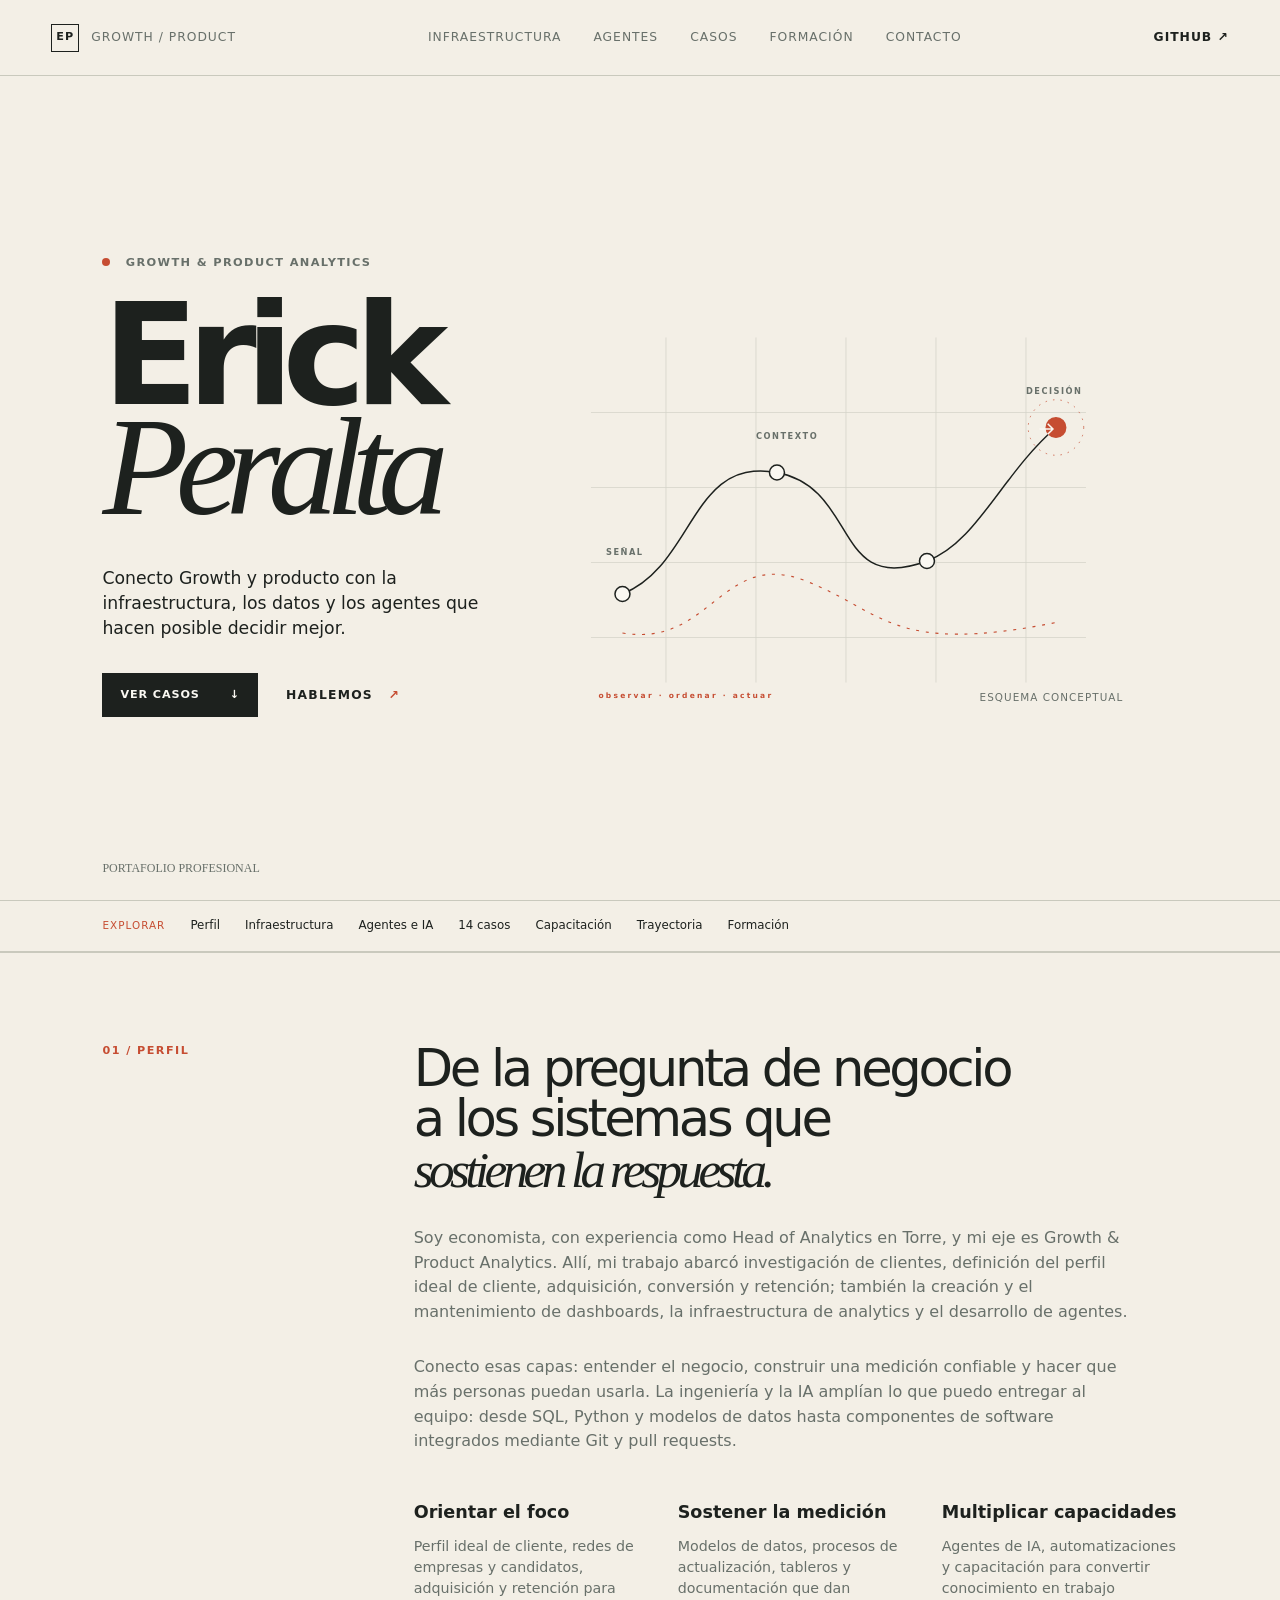
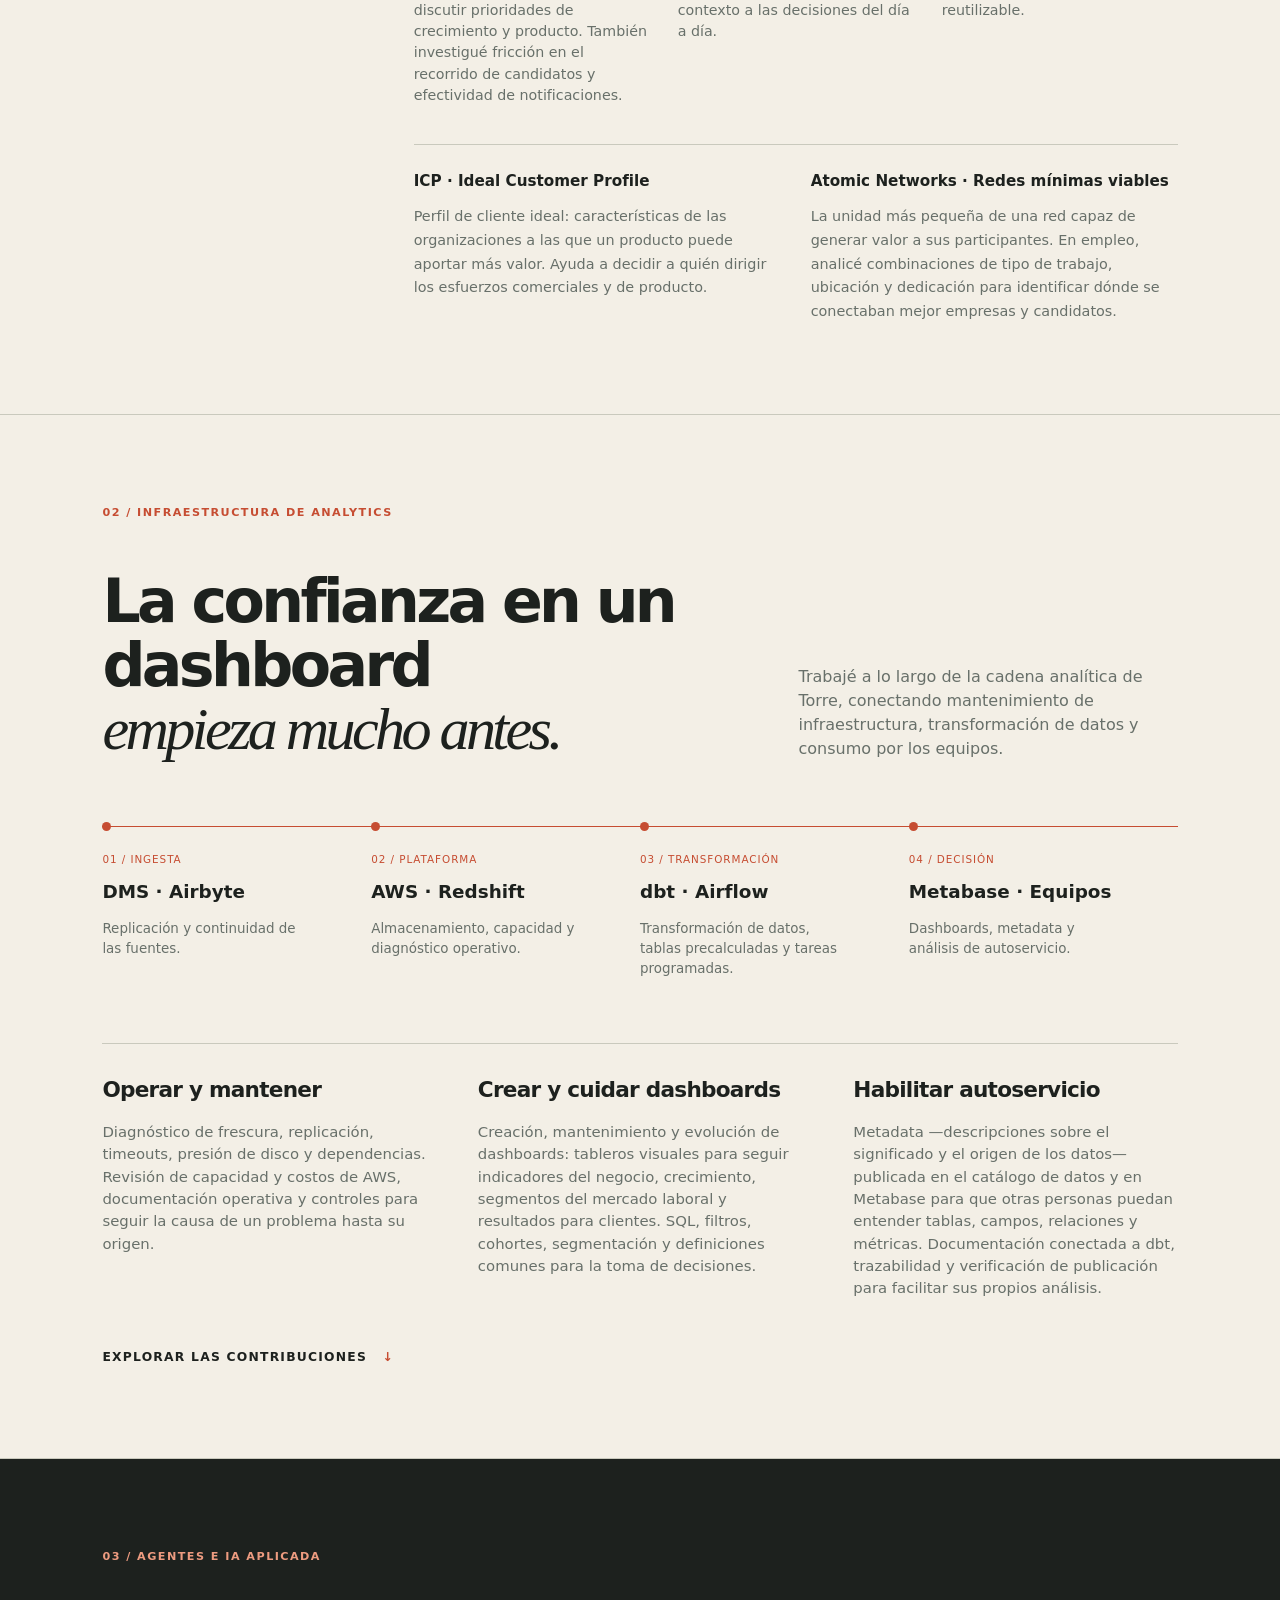
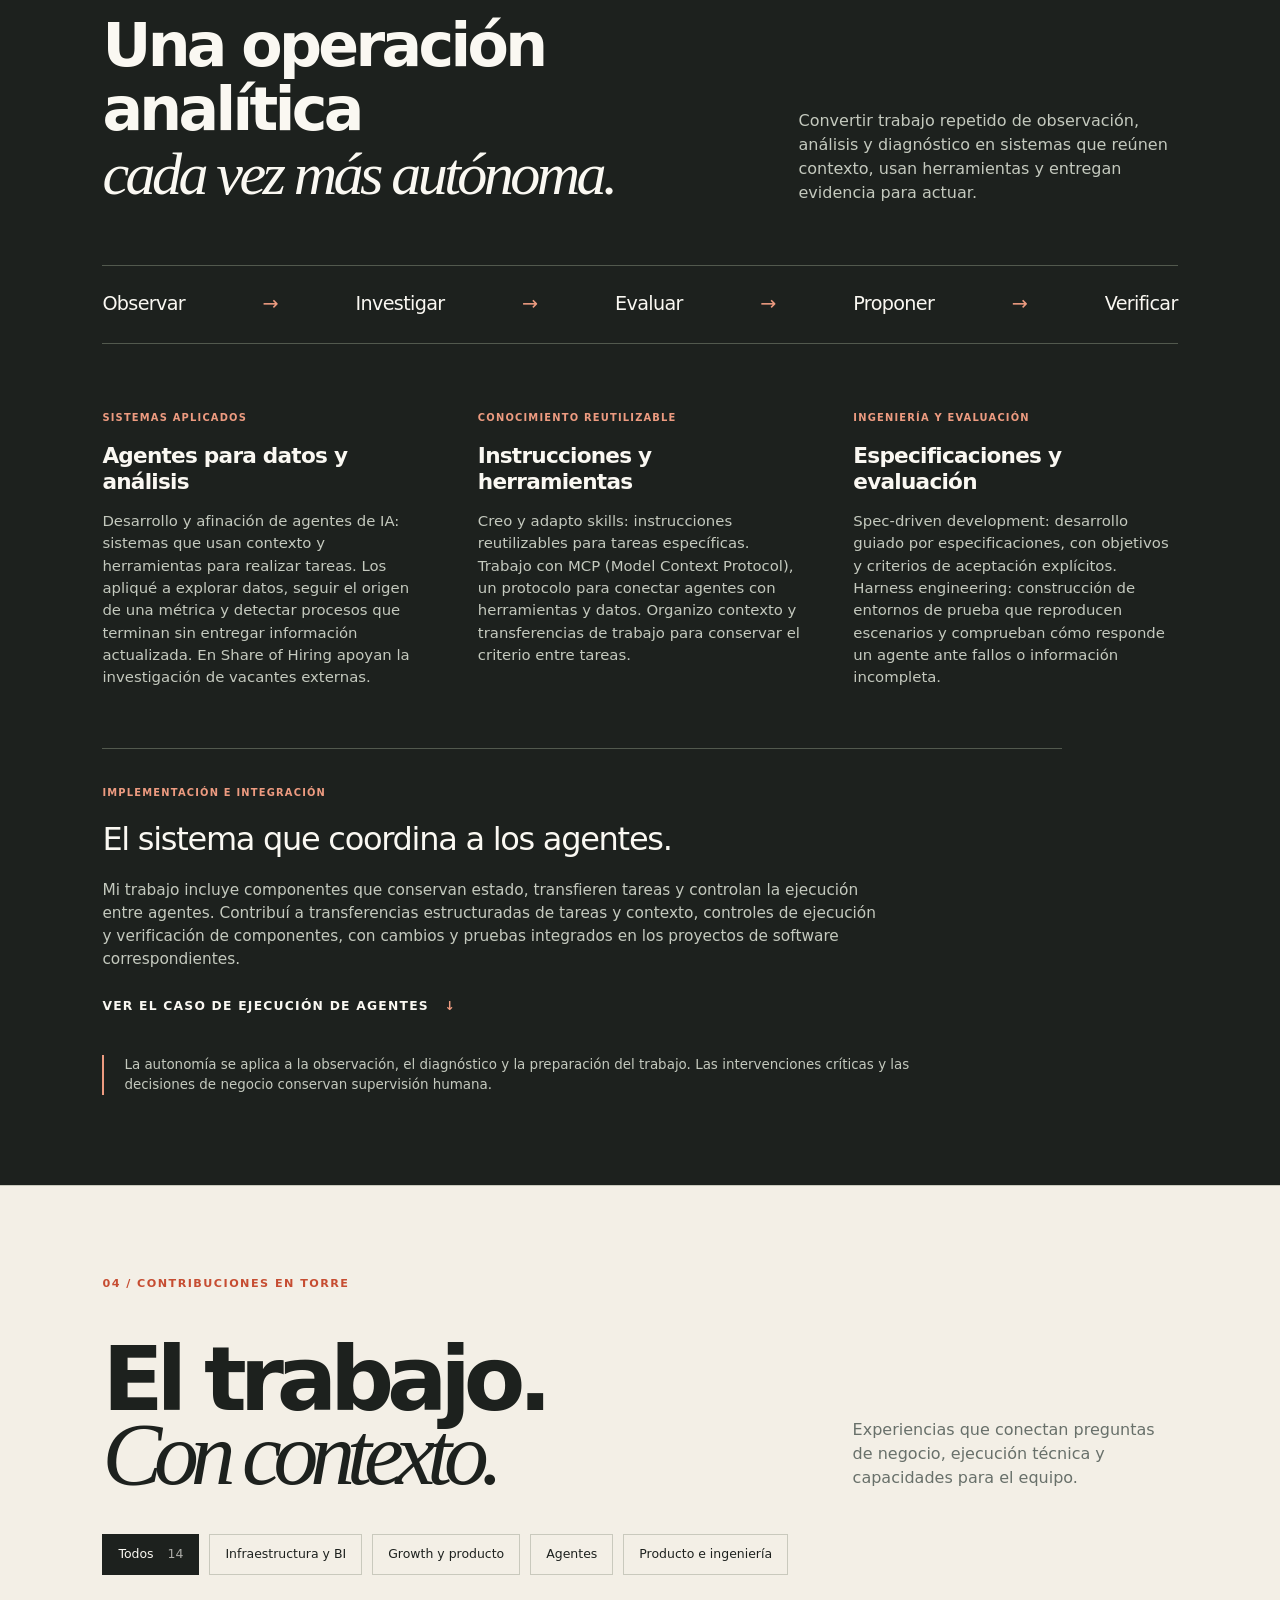
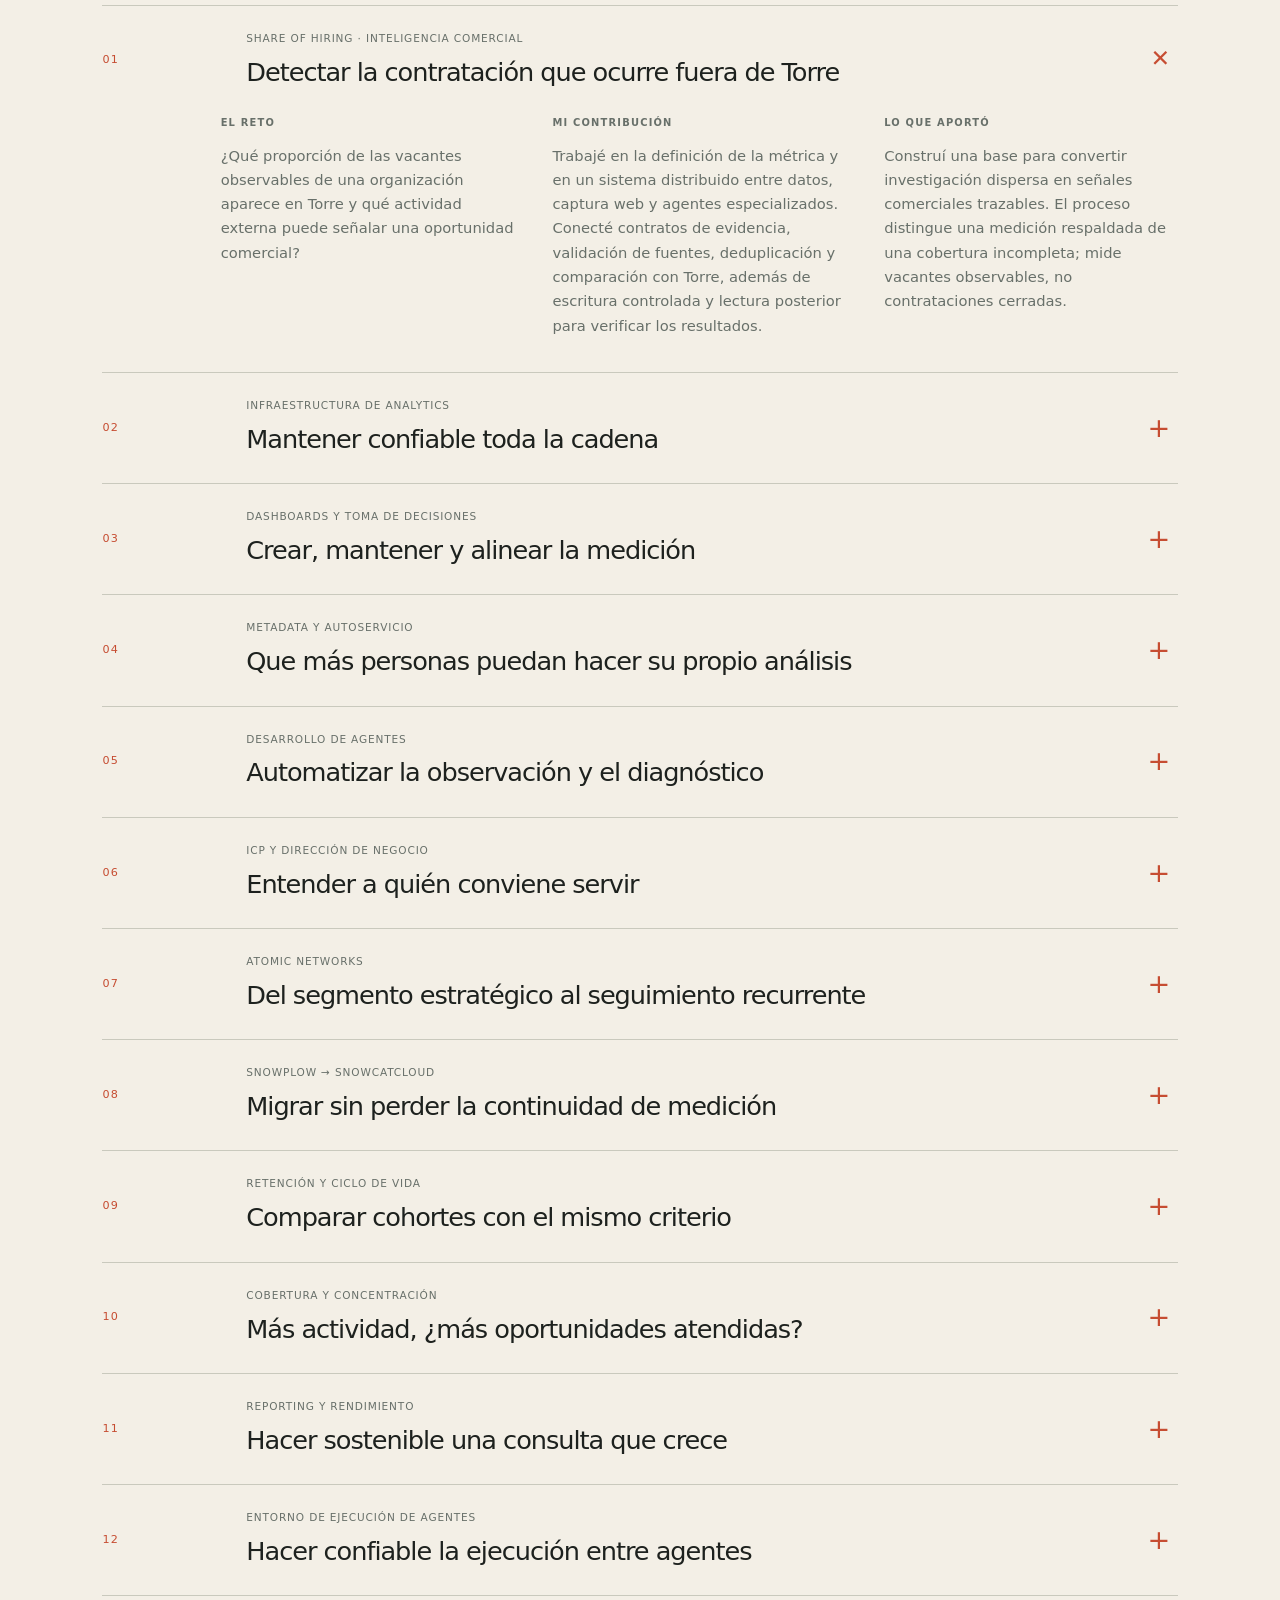
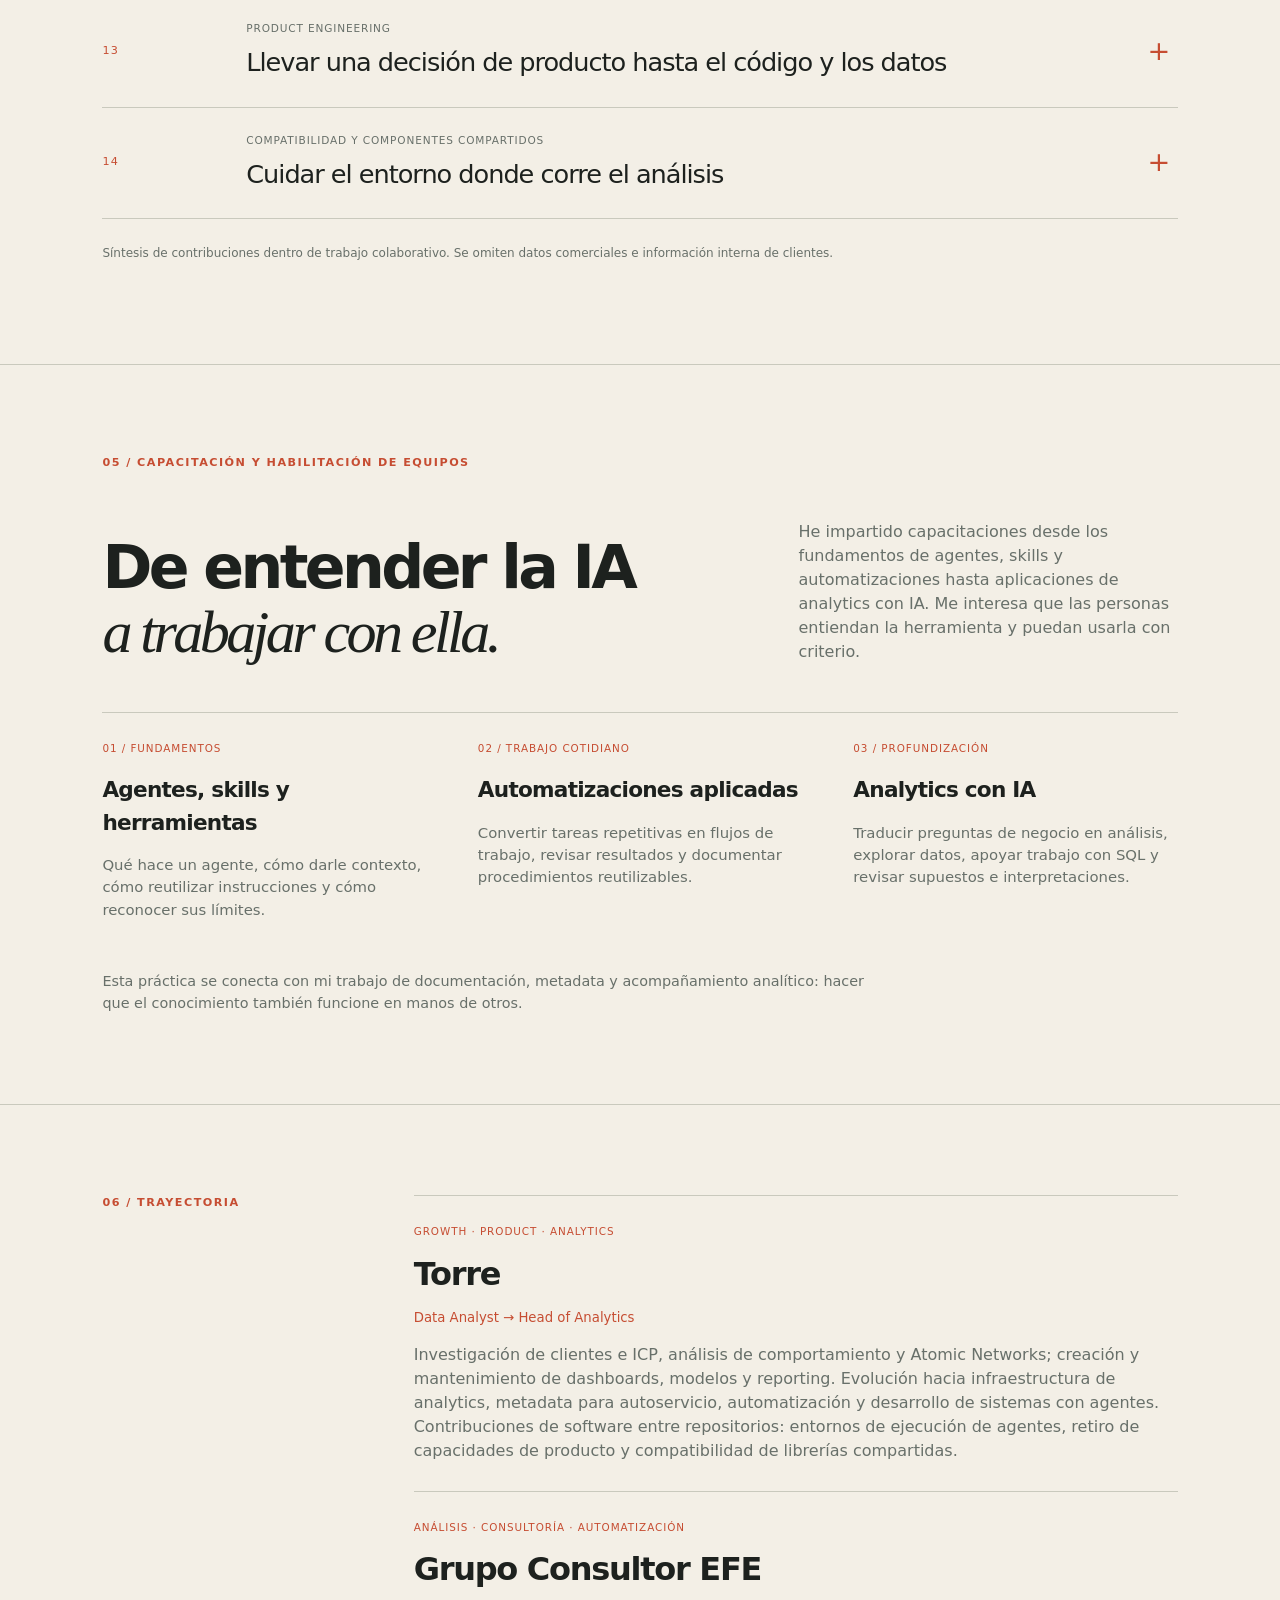
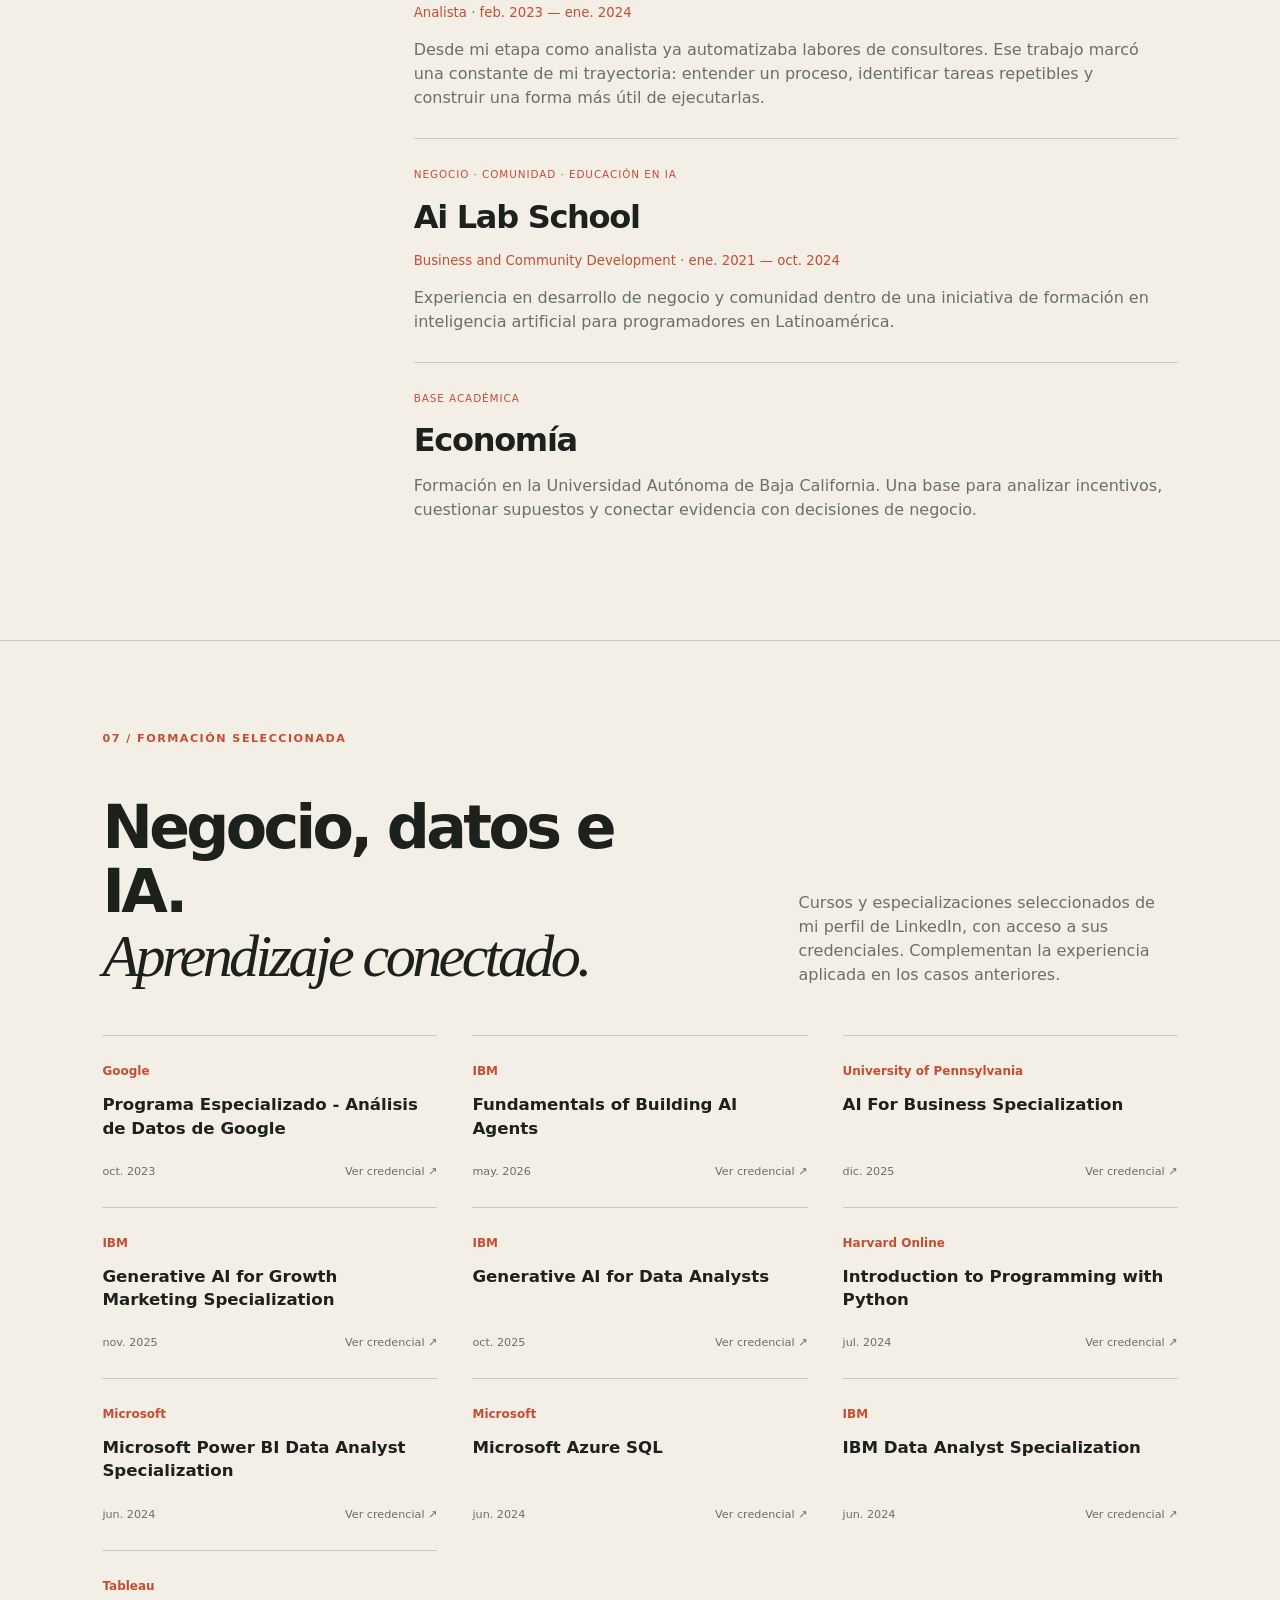
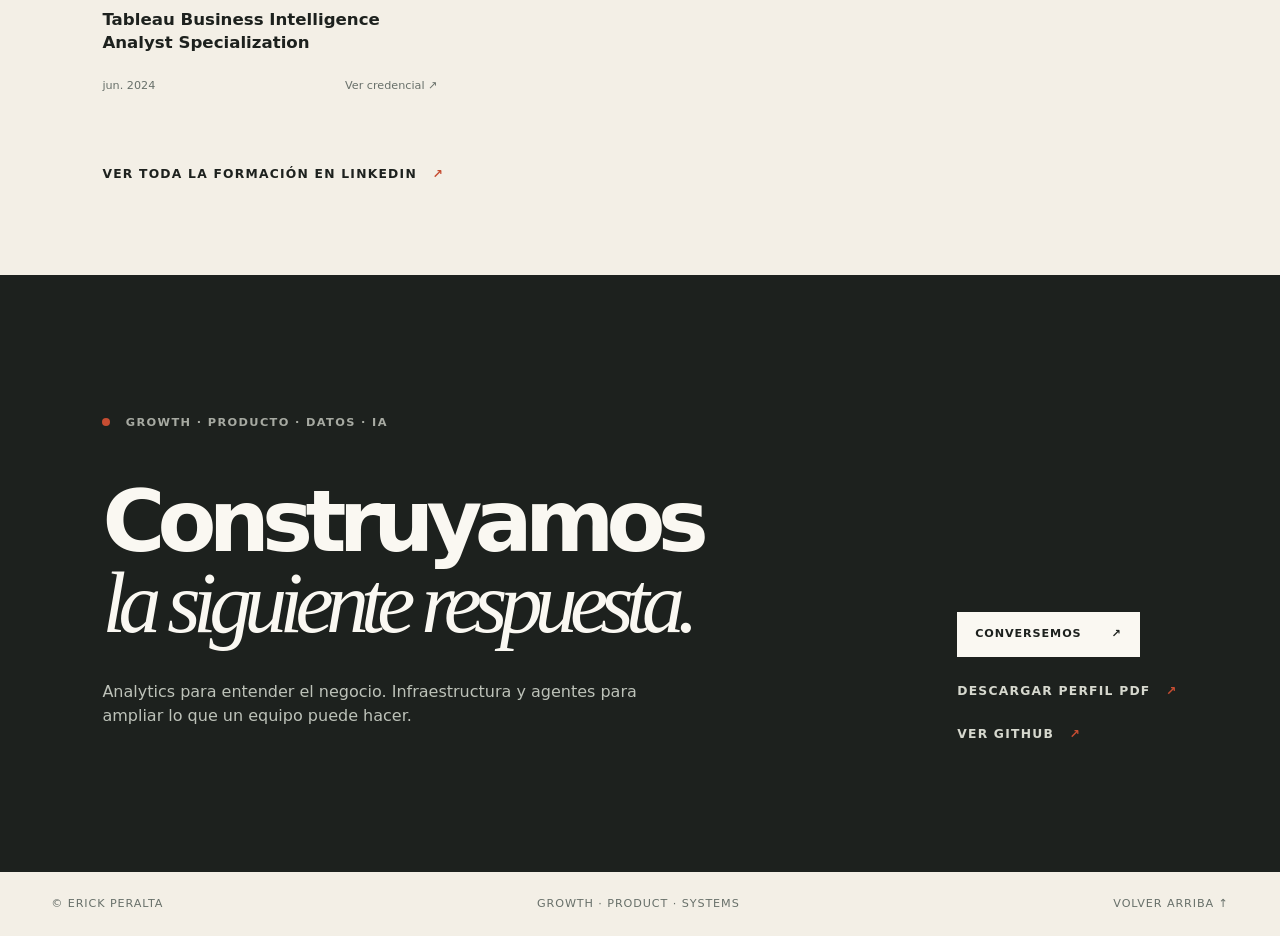
==== commit b591e462: "Expand portfolio evidence and explain professional concepts" ====
--- a/index.html
+++ b/index.html
@@ -56,18 +56,20 @@
 
 
 
-    <nav class="chapter-nav" aria-label="Explorar el perfil"><span>Explorar</span><a href="#enfoque">Perfil</a><a href="#infraestructura">Infraestructura</a><a href="#agentes">Agentes e IA</a><a href="#casos">11 casos</a><a href="#capacitacion">Capacitación</a><a href="#trayectoria">Trayectoria</a><a href="#formacion">Formación</a></nav>
+
+
+    <nav class="chapter-nav" aria-label="Explorar el perfil"><span>Explorar</span><a href="#enfoque">Perfil</a><a href="#infraestructura">Infraestructura</a><a href="#agentes">Agentes e IA</a><a href="#casos">14 casos</a><a href="#capacitacion">Capacitación</a><a href="#trayectoria">Trayectoria</a><a href="#formacion">Formación</a></nav>
     <section class="intro section-rule" id="enfoque">
       <h2 class="section-label">01 / Perfil</h2>
-      <div class="intro-content"><p class="display">De la pregunta de negocio<br>a los sistemas que<br><i>sostienen la respuesta.</i></p><p class="body-copy">Soy economista, con experiencia como Head of Analytics en Torre, y mi eje es Growth &amp; Product Analytics. Allí, mi trabajo abarcó investigación de clientes, ICP, adquisición, conversión y retención; también la creación y el mantenimiento de dashboards, la infraestructura de analytics y el desarrollo de agentes.</p><p class="body-copy">Conecto esas capas: entender el negocio, construir una medición confiable y hacer que más personas puedan usarla. La ingeniería y la IA amplían lo que puedo entregar al equipo.</p>
-      <div class="value-columns"><div><h3>Orientar el foco</h3><p>ICP, Atomic Networks, cohortes y comportamiento para discutir prioridades de Growth y producto.</p></div><div><h3>Sostener la medición</h3><p>Modelos, pipelines, dashboards y metadata que dan contexto a las decisiones del día a día.</p></div><div><h3>Multiplicar capacidades</h3><p>Agentes, automatizaciones y capacitación para convertir conocimiento en trabajo reutilizable.</p></div></div></div>
+      <div class="intro-content"><p class="display">De la pregunta de negocio<br>a los sistemas que<br><i>sostienen la respuesta.</i></p><p class="body-copy">Soy economista, con experiencia como Head of Analytics en Torre, y mi eje es Growth &amp; Product Analytics. Allí, mi trabajo abarcó investigación de clientes, definición del perfil ideal de cliente, adquisición, conversión y retención; también la creación y el mantenimiento de dashboards, la infraestructura de analytics y el desarrollo de agentes.</p><p class="body-copy">Conecto esas capas: entender el negocio, construir una medición confiable y hacer que más personas puedan usarla. La ingeniería y la IA amplían lo que puedo entregar al equipo: desde SQL, Python y modelos de datos hasta componentes de software integrados mediante Git y pull requests.</p>
+      <div class="value-columns"><div><h3>Orientar el foco</h3><p>Perfil ideal de cliente, redes de empresas y candidatos, adquisición y retención para discutir prioridades de crecimiento y producto. También investigué fricción en el recorrido de candidatos y efectividad de notificaciones.</p></div><div><h3>Sostener la medición</h3><p>Modelos de datos, procesos de actualización, tableros y documentación que dan contexto a las decisiones del día a día.</p></div><div><h3>Multiplicar capacidades</h3><p>Agentes de IA, automatizaciones y capacitación para convertir conocimiento en trabajo reutilizable.</p></div></div><dl class="concepts"><div><dt>ICP · Ideal Customer Profile</dt><dd>Perfil de cliente ideal: características de las organizaciones a las que un producto puede aportar más valor. Ayuda a decidir a quién dirigir los esfuerzos comerciales y de producto.</dd></div><div><dt>Atomic Networks · Redes mínimas viables</dt><dd>La unidad más pequeña de una red capaz de generar valor a sus participantes. En empleo, analicé combinaciones de tipo de trabajo, ubicación y dedicación para identificar dónde se conectaban mejor empresas y candidatos.</dd></div></dl></div>
     </section>
 
     <section class="platform section-rule" id="infraestructura">
       <p class="section-label">02 / Infraestructura de analytics</p>
       <div class="feature-heading"><h2>La confianza en un dashboard<br><i>empieza mucho antes.</i></h2><p>Trabajé a lo largo de la cadena analítica de Torre, conectando mantenimiento de infraestructura, transformación de datos y consumo por los equipos.</p></div>
-      <ol class="data-flow" aria-label="Capas de la plataforma analítica"><li><span>01 / Ingesta</span><strong>DMS · Airbyte</strong><p>Replicación y continuidad de las fuentes.</p></li><li><span>02 / Plataforma</span><strong>AWS · Redshift</strong><p>Almacenamiento, capacidad y diagnóstico operativo.</p></li><li><span>03 / Transformación</span><strong>dbt · Airflow</strong><p>Modelos, materializaciones y orquestación.</p></li><li><span>04 / Decisión</span><strong>Metabase · Equipos</strong><p>Dashboards, metadata y análisis de autoservicio.</p></li></ol>
-      <div class="editorial-grid"><article><h3>Operar y mantener</h3><p>Diagnóstico de frescura, replicación, timeouts, presión de disco y dependencias. Revisión de capacidad y costos de AWS, documentación operativa y controles para seguir la causa de un problema hasta su origen.</p></article><article><h3>Crear y cuidar dashboards</h3><p>Creación, mantenimiento y evolución de dashboards y reportes: Main, Growth, Atomic Networks, Reach y métricas para clientes. SQL, filtros, cohortes, segmentación y definiciones comunes para la toma de decisiones.</p></article><article><h3>Habilitar autoservicio</h3><p>Metadata en Poseidon y Metabase para que otras personas puedan entender tablas, campos, relaciones y métricas. Documentación conectada a dbt, trazabilidad y verificación de publicación para facilitar sus propios análisis.</p></article></div>
+      <ol class="data-flow" aria-label="Capas de la plataforma analítica"><li><span>01 / Ingesta</span><strong>DMS · Airbyte</strong><p>Replicación y continuidad de las fuentes.</p></li><li><span>02 / Plataforma</span><strong>AWS · Redshift</strong><p>Almacenamiento, capacidad y diagnóstico operativo.</p></li><li><span>03 / Transformación</span><strong>dbt · Airflow</strong><p>Transformación de datos, tablas precalculadas y tareas programadas.</p></li><li><span>04 / Decisión</span><strong>Metabase · Equipos</strong><p>Dashboards, metadata y análisis de autoservicio.</p></li></ol>
+      <div class="editorial-grid"><article><h3>Operar y mantener</h3><p>Diagnóstico de frescura, replicación, timeouts, presión de disco y dependencias. Revisión de capacidad y costos de AWS, documentación operativa y controles para seguir la causa de un problema hasta su origen.</p></article><article><h3>Crear y cuidar dashboards</h3><p>Creación, mantenimiento y evolución de dashboards: tableros visuales para seguir indicadores del negocio, crecimiento, segmentos del mercado laboral y resultados para clientes. SQL, filtros, cohortes, segmentación y definiciones comunes para la toma de decisiones.</p></article><article><h3>Habilitar autoservicio</h3><p>Metadata —descripciones sobre el significado y el origen de los datos— publicada en el catálogo de datos y en Metabase para que otras personas puedan entender tablas, campos, relaciones y métricas. Documentación conectada a dbt, trazabilidad y verificación de publicación para facilitar sus propios análisis.</p></article></div>
       <a class="text-link" href="#casos">Explorar las contribuciones <span>↓</span></a>
     </section>
 
@@ -75,31 +77,34 @@
       <p class="section-label">03 / Agentes e IA aplicada</p>
       <div class="feature-heading"><h2>Una operación analítica<br><i>cada vez más autónoma.</i></h2><p>Convertir trabajo repetido de observación, análisis y diagnóstico en sistemas que reúnen contexto, usan herramientas y entregan evidencia para actuar.</p></div>
       <div class="agent-cycle" aria-label="Ciclo de trabajo de agentes"><span>Observar</span><b aria-hidden="true">→</b><span>Investigar</span><b aria-hidden="true">→</b><span>Evaluar</span><b aria-hidden="true">→</b><span>Proponer</span><b aria-hidden="true">→</b><span>Verificar</span></div>
-      <div class="agent-columns"><article><span class="mini-label">Sistemas aplicados</span><h3>Poseidon, Guardian &amp; Share of Hiring</h3><p>Desarrollo y afinación de agentes para explorar la plataforma, seguir el origen de una métrica, observar pipelines y distinguir una ejecución exitosa de datos realmente frescos. Diagnóstico con evidencia y preparación de acciones para el operador. En Share of Hiring, investigación de fuentes externas y validación de señales de contratación para inteligencia comercial.</p></article><article><span class="mini-label">Conocimiento reutilizable</span><h3>Skills, contexto &amp; MCP</h3><p>Creación y adaptación de instrucciones y skills, conexión con herramientas mediante MCP, organización del contexto, coordinación de agentes y handoffs. Procedimientos que conservan el criterio de trabajo entre tareas.</p></article><article><span class="mini-label">Ingeniería y evaluación</span><h3>Specs &amp; harnesses</h3><p>Spec-driven development: objetivos, contratos y criterios de aceptación explícitos. Harness engineering: fixtures, replays, controles y evaluaciones para comprobar cómo responde el sistema ante fallos y evidencia incompleta.</p></article></div>
-      <p class="autonomy-note">La autonomía se aplica a la observación, el diagnóstico y la preparación del trabajo. Las intervenciones críticas y las decisiones de negocio conservan supervisión humana.</p>
+      <div class="agent-columns"><article><span class="mini-label">Sistemas aplicados</span><h3>Agentes para datos y análisis</h3><p>Desarrollo y afinación de agentes de IA: sistemas que usan contexto y herramientas para realizar tareas. Los apliqué a explorar datos, seguir el origen de una métrica y detectar procesos que terminan sin entregar información actualizada. En Share of Hiring apoyan la investigación de vacantes externas.</p></article><article><span class="mini-label">Conocimiento reutilizable</span><h3>Instrucciones y herramientas</h3><p>Creo y adapto skills: instrucciones reutilizables para tareas específicas. Trabajo con MCP (Model Context Protocol), un protocolo para conectar agentes con herramientas y datos. Organizo contexto y transferencias de trabajo para conservar el criterio entre tareas.</p></article><article><span class="mini-label">Ingeniería y evaluación</span><h3>Especificaciones y evaluación</h3><p>Spec-driven development: desarrollo guiado por especificaciones, con objetivos y criterios de aceptación explícitos. Harness engineering: construcción de entornos de prueba que reproducen escenarios y comprueban cómo responde un agente ante fallos o información incompleta.</p></article></div>
+      <div class="runtime-feature"><span class="mini-label">Implementación e integración</span><h3>El sistema que coordina a los agentes.</h3><p>Mi trabajo incluye componentes que conservan estado, transfieren tareas y controlan la ejecución entre agentes. Contribuí a transferencias estructuradas de tareas y contexto, controles de ejecución y verificación de componentes, con cambios y pruebas integrados en los proyectos de software correspondientes.</p><a class="text-link" href="#caso-12">Ver el caso de ejecución de agentes <span>↓</span></a></div><p class="autonomy-note">La autonomía se aplica a la observación, el diagnóstico y la preparación del trabajo. Las intervenciones críticas y las decisiones de negocio conservan supervisión humana.</p>
     </section>
 
     <section class="cases section-rule" id="casos">
       <p class="section-label">04 / Contribuciones en Torre</p>
-      <div class="case-intro"><h2>El trabajo.<br><i>Con contexto.</i></h2><p>Once experiencias que conectan preguntas de negocio, ejecución técnica y capacidades para el equipo.</p></div>
-      <div class="case-filters" hidden aria-label="Filtrar casos"><button type="button" data-filter="all" aria-pressed="true">Todos <span>11</span></button><button type="button" data-filter="infra" aria-pressed="false">Infraestructura y BI</button><button type="button" data-filter="growth" aria-pressed="false">Growth y producto</button><button type="button" data-filter="ia" aria-pressed="false">Agentes</button></div>
+      <div class="case-intro"><h2>El trabajo.<br><i>Con contexto.</i></h2><p>Experiencias que conectan preguntas de negocio, ejecución técnica y capacidades para el equipo.</p></div>
+      <div class="case-filters" hidden aria-label="Filtrar casos"><button type="button" data-filter="all" aria-pressed="true">Todos <span>14</span></button><button type="button" data-filter="infra" aria-pressed="false">Infraestructura y BI</button><button type="button" data-filter="growth" aria-pressed="false">Growth y producto</button><button type="button" data-filter="ia" aria-pressed="false">Agentes</button><button type="button" data-filter="engineering" aria-pressed="false">Producto e ingeniería</button></div>
       <p class="filter-status sr-only" aria-live="polite" aria-atomic="true"></p><div class="case-list">
-<details class="case" data-category="growth" id="caso-1" open><summary><span class="case-no">01</span><span class="case-title"><small>Share of Hiring · Inteligencia comercial</small>Detectar la contratación que ocurre fuera de Torre</span><span class="case-open" aria-hidden="true">+</span></summary><div class="case-body"><div><h3 class="mini-label">El reto</h3><p>¿Qué proporción de las vacantes observables de una organización aparece en Torre y qué actividad externa puede señalar una oportunidad comercial?</p></div><div><h3 class="mini-label">Mi contribución</h3><p>Trabajé en la definición de la métrica y en un flujo con agentes para descubrir fuentes públicas, validar su relación con cada empresa, normalizar vacantes, deduplicar y resolver solapamientos con Torre. Desarrollé contratos, revisión de evidencia y controles contra falsos ceros.</p></div><div><h3 class="mini-label">Lo que aportó</h3><p>Construí una base para convertir investigación dispersa en señales comerciales trazables. El proceso distingue una medición respaldada de una cobertura incompleta; mide vacantes observables, no contrataciones cerradas.</p></div></div></details>
-<details class="case" data-category="infra" id="caso-2"><summary><span class="case-no">02</span><span class="case-title"><small>Infraestructura de analytics</small>Mantener confiable toda la cadena</span><span class="case-open" aria-hidden="true">+</span></summary><div class="case-body"><div><h3 class="mini-label">El reto</h3><p>Una decisión depende de más que la gráfica: ingesta, modelos, orquestación y publicación tienen que funcionar juntos.</p></div><div><h3 class="mini-label">Mi contribución</h3><p>Contribuí a la evolución y el mantenimiento de Poseidon y Trident. Trabajé en diagnóstico de replicación, frescura, materializaciones, timeouts y presión de disco; también en análisis de capacidad y costos de AWS.</p></div><div><h3 class="mini-label">Lo que aportó</h3><p>Conecté síntomas en BI con sus causas en la plataforma y documenté controles, rutas de diagnóstico y oportunidades de mejora para sostener la operación analítica.</p></div></div></details>
-<details class="case" data-category="infra" id="caso-3"><summary><span class="case-no">03</span><span class="case-title"><small>Dashboards y toma de decisiones</small>Crear, mantener y alinear la medición</span><span class="case-open" aria-hidden="true">+</span></summary><div class="case-body"><div><h3 class="mini-label">El reto</h3><p>Distintos equipos necesitaban consultar Growth, producto y segmentos con métricas coherentes y vistas que siguieran siendo útiles al evolucionar el negocio.</p></div><div><h3 class="mini-label">Mi contribución</h3><p>Creé y mantuve dashboards y reportes en Metabase; trabajé con las familias Main, Growth, Atomic Networks, Reach y reporting de clientes. Ajusté SQL, filtros, ventanas, segmentación y definiciones; revisé paridad entre fuentes, modelos y gráficas.</p></div><div><h3 class="mini-label">Lo que aportó</h3><p>Entregué superficies de seguimiento diario, semanal y mensual, alineé definiciones entre Growth y Main y desarrollé vistas segmentadas para apoyar decisiones compartidas.</p></div></div></details>
-<details class="case" data-category="infra" id="caso-4"><summary><span class="case-no">04</span><span class="case-title"><small>Metadata y autoservicio</small>Que más personas puedan hacer su propio análisis</span><span class="case-open" aria-hidden="true">+</span></summary><div class="case-body"><div><h3 class="mini-label">El reto</h3><p>Disponer de tablas no basta cuando el significado de los campos, las relaciones y el origen de las métricas viven en la cabeza de pocas personas.</p></div><div><h3 class="mini-label">Mi contribución</h3><p>Contribuí a la documentación y sincronización de metadata de Poseidon: YAML, dbt docs, publicación en Metabase y verificación. Trabajé sobre descripciones de tablas y columnas, relaciones, snapshots y trazabilidad del origen.</p></div><div><h3 class="mini-label">Lo que aportó</h3><p>La cadena documentada alcanzó cobertura completa en el universo revisado. Esta base permitió explorar datos con más contexto y habilitó análisis de autoservicio dentro de la empresa.</p></div></div></details>
-<details class="case" data-category="ia" id="caso-5"><summary><span class="case-no">05</span><span class="case-title"><small>Desarrollo de agentes</small>Automatizar la observación y el diagnóstico</span><span class="case-open" aria-hidden="true">+</span></summary><div class="case-body"><div><h3 class="mini-label">El reto</h3><p>Un pipeline puede terminar correctamente y seguir entregando datos desactualizados. Detectarlo requiere revisar varias capas y conservar evidencia.</p></div><div><h3 class="mini-label">Mi contribución</h3><p>Desarrollé y afiné, con asistencia de IA, componentes de Agentic Poseidon y Guardian/Trident: contratos, trazabilidad, herramientas, instrucciones, pruebas con fixtures y replays. Definí qué observar, cómo evaluar el resultado y cuándo escalar a una persona.</p></div><div><h3 class="mini-label">Lo que aportó</h3><p>Avancé hacia una operación analítica más autónoma en recopilación de evidencia, observación, diagnóstico y preparación de acciones. Las intervenciones críticas mantienen controles de aprobación.</p></div></div></details>
-<details class="case" data-category="growth" id="caso-6"><summary><span class="case-no">06</span><span class="case-title"><small>ICP y dirección de negocio</small>Entender a quién conviene servir</span><span class="case-open" aria-hidden="true">+</span></summary><div class="case-body"><div><h3 class="mini-label">El reto</h3><p>¿Qué perfiles y segmentos merecen más atención de producto y del equipo comercial, y qué evidencia sostiene esa prioridad?</p></div><div><h3 class="mini-label">Mi contribución</h3><p>Trabajé en análisis de Ideal Customer Profile para líneas de producto y Atomic Networks. Conecté actividad, inactividad, experiencia y revenue; revisé poblaciones, definiciones de segmentos y criterios de priorización.</p></div><div><h3 class="mini-label">Lo que aportó</h3><p>Aporté análisis que informaron conversaciones sobre el rumbo de la empresa, el foco comercial y las prioridades de producto: una base compartida para discutir a quién servir y dónde profundizar.</p></div></div></details>
-<details class="case" data-category="growth" id="caso-7"><summary><span class="case-no">07</span><span class="case-title"><small>Atomic Networks</small>Del segmento estratégico al seguimiento recurrente</span><span class="case-open" aria-hidden="true">+</span></summary><div class="case-body"><div><h3 class="mini-label">El reto</h3><p>Cada red necesitaba una lectura propia de actividad, oportunidades y resultados, junto con una forma consistente de compararla en el tiempo.</p></div><div><h3 class="mini-label">Mi contribución</h3><p>Participé en la definición y revisión de métricas, dashboards semanales y mensuales, filtros de segmentos y automatización de actualizaciones. Conecté el trabajo de modelos, scheduler y BI con la interpretación de cada red.</p></div><div><h3 class="mini-label">Lo que aportó</h3><p>Desarrollé vistas más repetibles y segmentables para seguir Atomic Networks y apoyar la discusión de foco. También trabajé con clasificación de skills para estructurar mejor la información analítica.</p></div></div></details>
-<details class="case" data-category="infra" id="caso-8"><summary><span class="case-no">08</span><span class="case-title"><small>Snowplow → SnowcatCloud</small>Migrar sin perder la continuidad de medición</span><span class="case-open" aria-hidden="true">+</span></summary><div class="case-body"><div><h3 class="mini-label">El reto</h3><p>El cambio de proveedor requería mantener lecturas históricas, validar la nueva fuente y acordar cómo unir ambas durante la transición.</p></div><div><h3 class="mini-label">Mi contribución</h3><p>Revisé el corte temporal entre fuentes, detecté duplicados y un campo truncado, y coordiné su corrección con el proveedor. Participé en la validación y comuniqué la finalización de la migración.</p></div><div><h3 class="mini-label">Lo que aportó</h3><p>La migración quedó completada con convivencia temporal de ambos loaders. Se preservó la lectura histórica y el proveedor corrigió la longitud del campo detectado.</p></div></div></details>
-<details class="case" data-category="growth" id="caso-9"><summary><span class="case-no">09</span><span class="case-title"><small>Retención y lifecycle</small>Comparar cohortes con el mismo criterio</span><span class="case-open" aria-hidden="true">+</span></summary><div class="case-body"><div><h3 class="mini-label">El reto</h3><p>¿Quién vuelve a usar el producto y cómo distinguir abandono de no tener todavía una nueva necesidad?</p></div><div><h3 class="mini-label">Mi contribución</h3><p>Analicé cohortes con ventanas comparables y separé usuarios en prueba, recurrencia y elegibilidad para volver. Revisé diferencias de comportamiento entre segmentos.</p></div><div><h3 class="mini-label">Lo que aportó</h3><p>Documenté hallazgos y recomendaciones de lifecycle que permitían interpretar la retención según la situación real del usuario y su momento dentro del producto.</p></div></div></details>
+<details class="case" data-category="growth" id="caso-1" open><summary><span class="case-no">01</span><span class="case-title"><small>Share of Hiring · Inteligencia comercial</small>Detectar la contratación que ocurre fuera de Torre</span><span class="case-open" aria-hidden="true">+</span></summary><div class="case-body"><div><h3 class="mini-label">El reto</h3><p>¿Qué proporción de las vacantes observables de una organización aparece en Torre y qué actividad externa puede señalar una oportunidad comercial?</p></div><div><h3 class="mini-label">Mi contribución</h3><p>Trabajé en la definición de la métrica y en un sistema distribuido entre datos, captura web y agentes especializados. Conecté contratos de evidencia, validación de fuentes, deduplicación y comparación con Torre, además de escritura controlada y lectura posterior para verificar los resultados.</p></div><div><h3 class="mini-label">Lo que aportó</h3><p>Construí una base para convertir investigación dispersa en señales comerciales trazables. El proceso distingue una medición respaldada de una cobertura incompleta; mide vacantes observables, no contrataciones cerradas.</p></div></div></details>
+<details class="case" data-category="infra" id="caso-2"><summary><span class="case-no">02</span><span class="case-title"><small>Infraestructura de analytics</small>Mantener confiable toda la cadena</span><span class="case-open" aria-hidden="true">+</span></summary><div class="case-body"><div><h3 class="mini-label">El reto</h3><p>Una decisión depende de más que la gráfica: ingesta, modelos, orquestación y publicación tienen que funcionar juntos.</p></div><div><h3 class="mini-label">Mi contribución</h3><p>Contribuí a la evolución y el mantenimiento de la plataforma de datos y de los procesos que actualizaban la información analítica. Trabajé en diagnóstico de replicación, frescura, materializaciones, timeouts y presión de disco; también en análisis de capacidad y costos de AWS.</p></div><div><h3 class="mini-label">Lo que aportó</h3><p>Conecté síntomas en BI con sus causas en la plataforma y documenté controles, rutas de diagnóstico y oportunidades de mejora para sostener la operación analítica.</p></div></div></details>
+<details class="case" data-category="infra" id="caso-3"><summary><span class="case-no">03</span><span class="case-title"><small>Dashboards y toma de decisiones</small>Crear, mantener y alinear la medición</span><span class="case-open" aria-hidden="true">+</span></summary><div class="case-body"><div><h3 class="mini-label">El reto</h3><p>Distintos equipos necesitaban consultar Growth, producto y segmentos con métricas coherentes y vistas que siguieran siendo útiles al evolucionar el negocio.</p></div><div><h3 class="mini-label">Mi contribución</h3><p>Creé y mantuve dashboards y reportes en Metabase; trabajé con indicadores generales de negocio, crecimiento, segmentos del mercado laboral y reportes para clientes. Ajusté SQL, filtros, ventanas, segmentación y definiciones; revisé paridad entre fuentes, modelos y gráficas.</p></div><div><h3 class="mini-label">Lo que aportó</h3><p>Entregué superficies de seguimiento diario, semanal y mensual, alineé definiciones entre los tableros de crecimiento y los indicadores generales del negocio y desarrollé vistas segmentadas para apoyar decisiones compartidas.</p></div></div></details>
+<details class="case" data-category="infra" id="caso-4"><summary><span class="case-no">04</span><span class="case-title"><small>Metadata y autoservicio</small>Que más personas puedan hacer su propio análisis</span><span class="case-open" aria-hidden="true">+</span></summary><div class="case-body"><div><h3 class="mini-label">El reto</h3><p>Disponer de tablas no basta cuando el significado de los campos, las relaciones y el origen de las métricas viven en la cabeza de pocas personas.</p></div><div><h3 class="mini-label">Mi contribución</h3><p>Contribuí a documentar y sincronizar la metadata: las descripciones de los datos, sus campos y relaciones. Conecté esa documentación con dbt y su publicación en Metabase. Trabajé sobre descripciones de tablas y columnas, relaciones, snapshots y trazabilidad del origen.</p></div><div><h3 class="mini-label">Lo que aportó</h3><p>La cadena documentada alcanzó cobertura completa en el universo revisado. Esta base permitió explorar datos con más contexto y habilitó análisis de autoservicio dentro de la empresa.</p></div></div></details>
+<details class="case" data-category="ia" id="caso-5"><summary><span class="case-no">05</span><span class="case-title"><small>Desarrollo de agentes</small>Automatizar la observación y el diagnóstico</span><span class="case-open" aria-hidden="true">+</span></summary><div class="case-body"><div><h3 class="mini-label">El reto</h3><p>Un pipeline puede terminar correctamente y seguir entregando datos desactualizados. Detectarlo requiere revisar varias capas y conservar evidencia.</p></div><div><h3 class="mini-label">Mi contribución</h3><p>Desarrollé y afiné, con asistencia de IA, agentes para monitorear y diagnosticar sistemas de datos: reglas de operación, trazabilidad, herramientas, instrucciones y pruebas que reproducen escenarios de fallo. Definí qué observar, cómo evaluar el resultado y cuándo escalar a una persona.</p></div><div><h3 class="mini-label">Lo que aportó</h3><p>Avancé hacia una operación analítica más autónoma en recopilación de evidencia, observación, diagnóstico y preparación de acciones. Las intervenciones críticas mantienen controles de aprobación.</p></div></div></details>
+<details class="case" data-category="growth" id="caso-6"><summary><span class="case-no">06</span><span class="case-title"><small>ICP y dirección de negocio</small>Entender a quién conviene servir</span><span class="case-open" aria-hidden="true">+</span></summary><div class="case-body"><div><h3 class="mini-label">El reto</h3><p>¿Qué características comparten los clientes a los que podemos servir mejor y cómo ayudan a priorizar producto y esfuerzos comerciales?</p></div><div><h3 class="mini-label">Mi contribución</h3><p>Trabajé en el Ideal Customer Profile (ICP), o perfil de cliente ideal: las características de las organizaciones a las que el producto puede aportar más valor. Lo analicé por producto y segmento del mercado laboral. Conecté actividad, inactividad, experiencia y ingresos; revisé poblaciones, definiciones de segmentos y criterios de priorización.</p></div><div><h3 class="mini-label">Lo que aportó</h3><p>Aporté análisis que informaron conversaciones sobre el rumbo de la empresa, el foco comercial y las prioridades de producto: una base compartida para discutir a quién servir y dónde profundizar.</p></div></div></details>
+<details class="case" data-category="growth" id="caso-7"><summary><span class="case-no">07</span><span class="case-title"><small>Atomic Networks</small>Del segmento estratégico al seguimiento recurrente</span><span class="case-open" aria-hidden="true">+</span></summary><div class="case-body"><div><h3 class="mini-label">El reto</h3><p>Una Atomic Network es una red mínima viable: el conjunto más pequeño de participantes cuyas interacciones ya generan valor. En empleo, estudié combinaciones de tipo de trabajo, ubicación y dedicación laboral para entender dónde se conectaban mejor empresas y candidatos.</p></div><div><h3 class="mini-label">Mi contribución</h3><p>Participé en la definición y revisión de métricas, dashboards semanales y mensuales, filtros de segmentos y automatización de actualizaciones. Conecté los modelos de datos, la programación de actualizaciones y los dashboards con la interpretación de cada red.</p></div><div><h3 class="mini-label">Lo que aportó</h3><p>Desarrollé vistas más repetibles y segmentables para seguir Atomic Networks y apoyar la discusión de foco. También investigué errores de clasificación de habilidades laborales y sus categorías para mejorar la calidad de la información analítica.</p></div></div></details>
+<details class="case" data-category="infra" id="caso-8"><summary><span class="case-no">08</span><span class="case-title"><small>Snowplow → SnowcatCloud</small>Migrar sin perder la continuidad de medición</span><span class="case-open" aria-hidden="true">+</span></summary><div class="case-body"><div><h3 class="mini-label">El reto</h3><p>El cambio de proveedor requería mantener lecturas históricas, validar la nueva fuente y acordar cómo unir ambas durante la transición.</p></div><div><h3 class="mini-label">Mi contribución</h3><p>Revisé el corte temporal entre fuentes, detecté duplicados y un campo truncado, y coordiné su corrección con el proveedor. Participé en la validación y comuniqué la finalización de la migración.</p></div><div><h3 class="mini-label">Lo que aportó</h3><p>La migración quedó completada con convivencia temporal de ambos procesos de carga. Se preservó la lectura histórica y el proveedor corrigió la longitud del campo detectado.</p></div></div></details>
+<details class="case" data-category="growth" id="caso-9"><summary><span class="case-no">09</span><span class="case-title"><small>Retención y ciclo de vida</small>Comparar cohortes con el mismo criterio</span><span class="case-open" aria-hidden="true">+</span></summary><div class="case-body"><div><h3 class="mini-label">El reto</h3><p>¿Quién vuelve a usar el producto y cómo distinguir abandono de no tener todavía una nueva necesidad?</p></div><div><h3 class="mini-label">Mi contribución</h3><p>Analicé cohortes —grupos de usuarios con un punto de inicio común— con ventanas comparables y separé usuarios en prueba, recurrencia y elegibilidad para volver. Revisé diferencias de comportamiento entre segmentos.</p></div><div><h3 class="mini-label">Lo que aportó</h3><p>Documenté hallazgos y recomendaciones para el ciclo de vida del cliente que permitían interpretar la retención según la situación real del usuario y su momento dentro del producto.</p></div></div></details>
 <details class="case" data-category="growth" id="caso-10"><summary><span class="case-no">10</span><span class="case-title"><small>Cobertura y concentración</small>Más actividad, ¿más oportunidades atendidas?</span><span class="case-open" aria-hidden="true">+</span></summary><div class="case-body"><div><h3 class="mini-label">El reto</h3><p>Un incremento de interacciones podía parecer una mejora general, aunque no necesariamente ampliara la cobertura de vacantes.</p></div><div><h3 class="mini-label">Mi contribución</h3><p>Investigué volumen, umbrales y concentración, construí una lectura diferenciada y la acompañé de informes y dashboards de apoyo.</p></div><div><h3 class="mini-label">Lo que aportó</h3><p>Identifiqué que intensificar actividad en vacantes ya atendidas podía coexistir con poca expansión de cobertura. Hice explícita la diferencia para orientar la interpretación de las métricas.</p></div></div></details>
-<details class="case" data-category="infra" id="caso-11"><summary><span class="case-no">11</span><span class="case-title"><small>Reporting y rendimiento</small>Hacer sostenible una consulta que crece</span><span class="case-open" aria-hidden="true">+</span></summary><div class="case-body"><div><h3 class="mini-label">El reto</h3><p>Los reportes recurrentes y las ventanas históricas amplias exigían consultas reutilizables y un rendimiento adecuado para quien las consumía.</p></div><div><h3 class="mini-label">Mi contribución</h3><p>Trabajé en métricas y reportes parametrizados para clientes, mantenimiento de tarjetas y diagnóstico de consultas lentas. Participé en el paso de consultas costosas a una fuente materializada y en pruebas de paridad con la fuente.</p></div><div><h3 class="mini-label">Lo que aportó</h3><p>Entregué reporting reutilizable y una lectura histórica respaldada por modelos materializados, con verificaciones de consulta y visualización en la entrega.</p></div></div></details>
+<details class="case" data-category="infra" id="caso-11"><summary><span class="case-no">11</span><span class="case-title"><small>Reporting y rendimiento</small>Hacer sostenible una consulta que crece</span><span class="case-open" aria-hidden="true">+</span></summary><div class="case-body"><div><h3 class="mini-label">El reto</h3><p>Los reportes recurrentes y las ventanas históricas amplias exigían consultas reutilizables y un rendimiento adecuado para quien las consumía.</p></div><div><h3 class="mini-label">Mi contribución</h3><p>Trabajé en métricas y reportes parametrizados para clientes, mantenimiento de tarjetas y diagnóstico de consultas lentas. Participé en el paso de consultas costosas a tablas precalculadas para acelerar las consultas y en pruebas de coincidencia de resultados con la fuente.</p></div><div><h3 class="mini-label">Lo que aportó</h3><p>Entregué reporting reutilizable y una lectura histórica respaldada por modelos con resultados precalculados, con verificaciones de consulta y visualización en la entrega.</p></div></div></details>
+<details class="case" data-category="ia" id="caso-12"><summary><span class="case-no">12</span><span class="case-title"><small>Entorno de ejecución de agentes</small>Hacer confiable la ejecución entre agentes</span><span class="case-open" aria-hidden="true">+</span></summary><div class="case-body"><div><h3 class="mini-label">El reto</h3><p>Un sistema con varios agentes necesita conservar estado, transferir trabajo y controlar qué puede ejecutar cada componente.</p></div><div><h3 class="mini-label">Mi contribución</h3><p>Contribuí al entorno de ejecución de agentes: transferencia de tareas y contexto, conservación del estado y controles sobre la asignación de trabajo. También trabajé en verificar el origen de sus componentes y en distribuir versiones fijas, dirigiendo y revisando implementación asistida por IA.</p></div><div><h3 class="mini-label">Lo que aportó</h3><p>Los cambios y sus pruebas se integraron mediante pull requests fusionados. Añadieron controles concretos para transferir trabajo y acotar la ejecución entre agentes.</p></div></div></details>
+<details class="case" data-category="engineering" id="caso-13"><summary><span class="case-no">13</span><span class="case-title"><small>Product Engineering</small>Llevar una decisión de producto hasta el código y los datos</span><span class="case-open" aria-hidden="true">+</span></summary><div class="case-body"><div><h3 class="mini-label">El reto</h3><p>Retirar una capacidad de producto requiere atender lo que queda detrás: configuración, rutas de ejecución y datos que ya no deben persistirse.</p></div><div><h3 class="mini-label">Mi contribución</h3><p>Participé en el retiro gradual de una capacidad y en la eliminación posterior de su persistencia y rutas obsoletas. La contribución conectó código, configuración, pruebas y evolución de datos dentro de una entrega revisada.</p></div><div><h3 class="mini-label">Lo que aportó</h3><p>Los cambios fueron fusionados en el repositorio del producto. El caso muestra mi capacidad para implementar una decisión de producto y atender sus implicaciones técnicas, además del análisis que la acompaña.</p></div></div></details>
+<details class="case" data-category="engineering" id="caso-14"><summary><span class="case-no">14</span><span class="case-title"><small>Compatibilidad y componentes compartidos</small>Cuidar el entorno donde corre el análisis</span><span class="case-open" aria-hidden="true">+</span></summary><div class="case-body"><div><h3 class="mini-label">El reto</h3><p>Una dependencia compartida debe funcionar con los entornos y las versiones que utilizan sus consumidores.</p></div><div><h3 class="mini-label">Mi contribución</h3><p>Contribuí a ajustes de una librería compartida relacionados con reglas de compatibilidad de PyArrow, una biblioteca para procesar datos, y Colab, un entorno para ejecutar código en cuadernos. Trabajé sobre dependencias e interfaces que conectan el código con su entorno de ejecución.</p></div><div><h3 class="mini-label">Lo que aportó</h3><p>Las correcciones quedaron incorporadas mediante cambios fusionados. Esta experiencia amplió mi trabajo hacia mantenimiento de componentes compartidos y compatibilidad entre entornos.</p></div></div></details>
 </div><p class="case-note">Síntesis de contribuciones dentro de trabajo colaborativo. Se omiten datos comerciales e información interna de clientes.</p></section>
 
     <section class="training section-rule" id="capacitacion"><p class="section-label">05 / Capacitación y habilitación de equipos</p><div class="feature-heading"><h2>De entender la IA<br><i>a trabajar con ella.</i></h2><p>He impartido capacitaciones desde los fundamentos de agentes, skills y automatizaciones hasta aplicaciones de analytics con IA. Me interesa que las personas entiendan la herramienta y puedan usarla con criterio.</p></div><div class="training-track"><article><span>01 / Fundamentos</span><h3>Agentes, skills y herramientas</h3><p>Qué hace un agente, cómo darle contexto, cómo reutilizar instrucciones y cómo reconocer sus límites.</p></article><article><span>02 / Trabajo cotidiano</span><h3>Automatizaciones aplicadas</h3><p>Convertir tareas repetitivas en flujos de trabajo, revisar resultados y documentar procedimientos reutilizables.</p></article><article><span>03 / Profundización</span><h3>Analytics con IA</h3><p>Traducir preguntas de negocio en análisis, explorar datos, apoyar trabajo con SQL y revisar supuestos e interpretaciones.</p></article></div><p class="training-footer">Esta práctica se conecta con mi trabajo de documentación, metadata y acompañamiento analítico: hacer que el conocimiento también funcione en manos de otros.</p></section>
 
-    <section class="experience section-rule" id="trayectoria"><p class="section-label">06 / Trayectoria</p><div class="experience-list"><article><span>Growth · Product · Analytics</span><h2>Torre</h2><p class="role-line">Data Analyst → Head of Analytics</p><p>Investigación de clientes e ICP, análisis de comportamiento y Atomic Networks; creación y mantenimiento de dashboards, modelos y reporting. Evolución hacia infraestructura de analytics, metadata para autoservicio, automatización y desarrollo de sistemas con agentes.</p></article><article><span>Análisis · Consultoría · Automatización</span><h2>Grupo Consultor EFE</h2><p class="role-line">Analista · feb. 2023 — ene. 2024</p><p>Desde mi etapa como analista ya automatizaba labores de consultores. Ese trabajo marcó una constante de mi trayectoria: entender un proceso, identificar tareas repetibles y construir una forma más útil de ejecutarlas.</p></article><article><span>Negocio · Comunidad · Educación en IA</span><h2>Ai Lab School</h2><p class="role-line">Business and Community Development · ene. 2021 — oct. 2024</p><p>Experiencia en desarrollo de negocio y comunidad dentro de una iniciativa de formación en inteligencia artificial para programadores en Latinoamérica.</p></article><article><span>Base académica</span><h2>Economía</h2><p>Formación en la Universidad Autónoma de Baja California. Una base para analizar incentivos, cuestionar supuestos y conectar evidencia con decisiones de negocio.</p></article></div></section>
+    <section class="experience section-rule" id="trayectoria"><p class="section-label">06 / Trayectoria</p><div class="experience-list"><article><span>Growth · Product · Analytics</span><h2>Torre</h2><p class="role-line">Data Analyst → Head of Analytics</p><p>Investigación de clientes e ICP, análisis de comportamiento y Atomic Networks; creación y mantenimiento de dashboards, modelos y reporting. Evolución hacia infraestructura de analytics, metadata para autoservicio, automatización y desarrollo de sistemas con agentes. Contribuciones de software entre repositorios: entornos de ejecución de agentes, retiro de capacidades de producto y compatibilidad de librerías compartidas.</p></article><article><span>Análisis · Consultoría · Automatización</span><h2>Grupo Consultor EFE</h2><p class="role-line">Analista · feb. 2023 — ene. 2024</p><p>Desde mi etapa como analista ya automatizaba labores de consultores. Ese trabajo marcó una constante de mi trayectoria: entender un proceso, identificar tareas repetibles y construir una forma más útil de ejecutarlas.</p></article><article><span>Negocio · Comunidad · Educación en IA</span><h2>Ai Lab School</h2><p class="role-line">Business and Community Development · ene. 2021 — oct. 2024</p><p>Experiencia en desarrollo de negocio y comunidad dentro de una iniciativa de formación en inteligencia artificial para programadores en Latinoamérica.</p></article><article><span>Base académica</span><h2>Economía</h2><p>Formación en la Universidad Autónoma de Baja California. Una base para analizar incentivos, cuestionar supuestos y conectar evidencia con decisiones de negocio.</p></article></div></section>
 
     <section class="education section-rule" id="formacion"><p class="section-label">07 / Formación seleccionada</p><div class="feature-heading"><h2>Negocio, datos e IA.<br><i>Aprendizaje conectado.</i></h2><p>Cursos y especializaciones seleccionados de mi perfil de LinkedIn, con acceso a sus credenciales. Complementan la experiencia aplicada en los casos anteriores.</p></div><div class="credentials">
 <a class="credential" href="https://www.coursera.org/account/accomplishments/specialization/certificate/25UG3QBJCNVF" target="_blank" rel="noreferrer"><span class="credential-issuer">Google</span><h3>Programa Especializado - Análisis de Datos de Google</h3><span class="credential-meta">oct. 2023<span>Ver credencial ↗</span></span></a>
--- a/styles.css
+++ b/styles.css
@@ -14,3 +14,6 @@
 @media(max-width:420px){.credentials{grid-template-columns:1fr}.credential-meta{display:flex}.credential-meta>span{margin:0}.hero-lede{max-width:330px}.chapter-nav>span{display:none}}
 .experience-list .role-line{color:var(--accent);font-size:.83rem;margin:0 0 15px}.agent-columns h3{line-height:1.2}
 .chapter-nav{scrollbar-width:none}.chapter-nav::-webkit-scrollbar{display:none}
+.runtime-feature{margin-top:45px;padding-top:30px;border-top:1px solid #52594e;max-width:960px}.runtime-feature h3{font-size:2rem;font-weight:500;letter-spacing:-.04em;margin:12px 0 15px}.runtime-feature p{max-width:780px;color:#c4c9be;font-size:.96rem;margin-bottom:22px}.runtime-feature .text-link span{color:#ed9b80}
+.case{scroll-margin-top:85px}
+.concepts{display:grid;grid-template-columns:repeat(2,minmax(0,1fr));gap:30px;border-top:1px solid var(--line);margin:8px 0 0;padding-top:25px}.concepts dt{font-size:.95rem;font-weight:650;margin-bottom:12px}.concepts dd{font-size:.9rem;color:var(--muted);line-height:1.65;margin:0}@media(max-width:800px){.concepts{display:block;margin-top:30px}.concepts>div+div{margin-top:27px}}
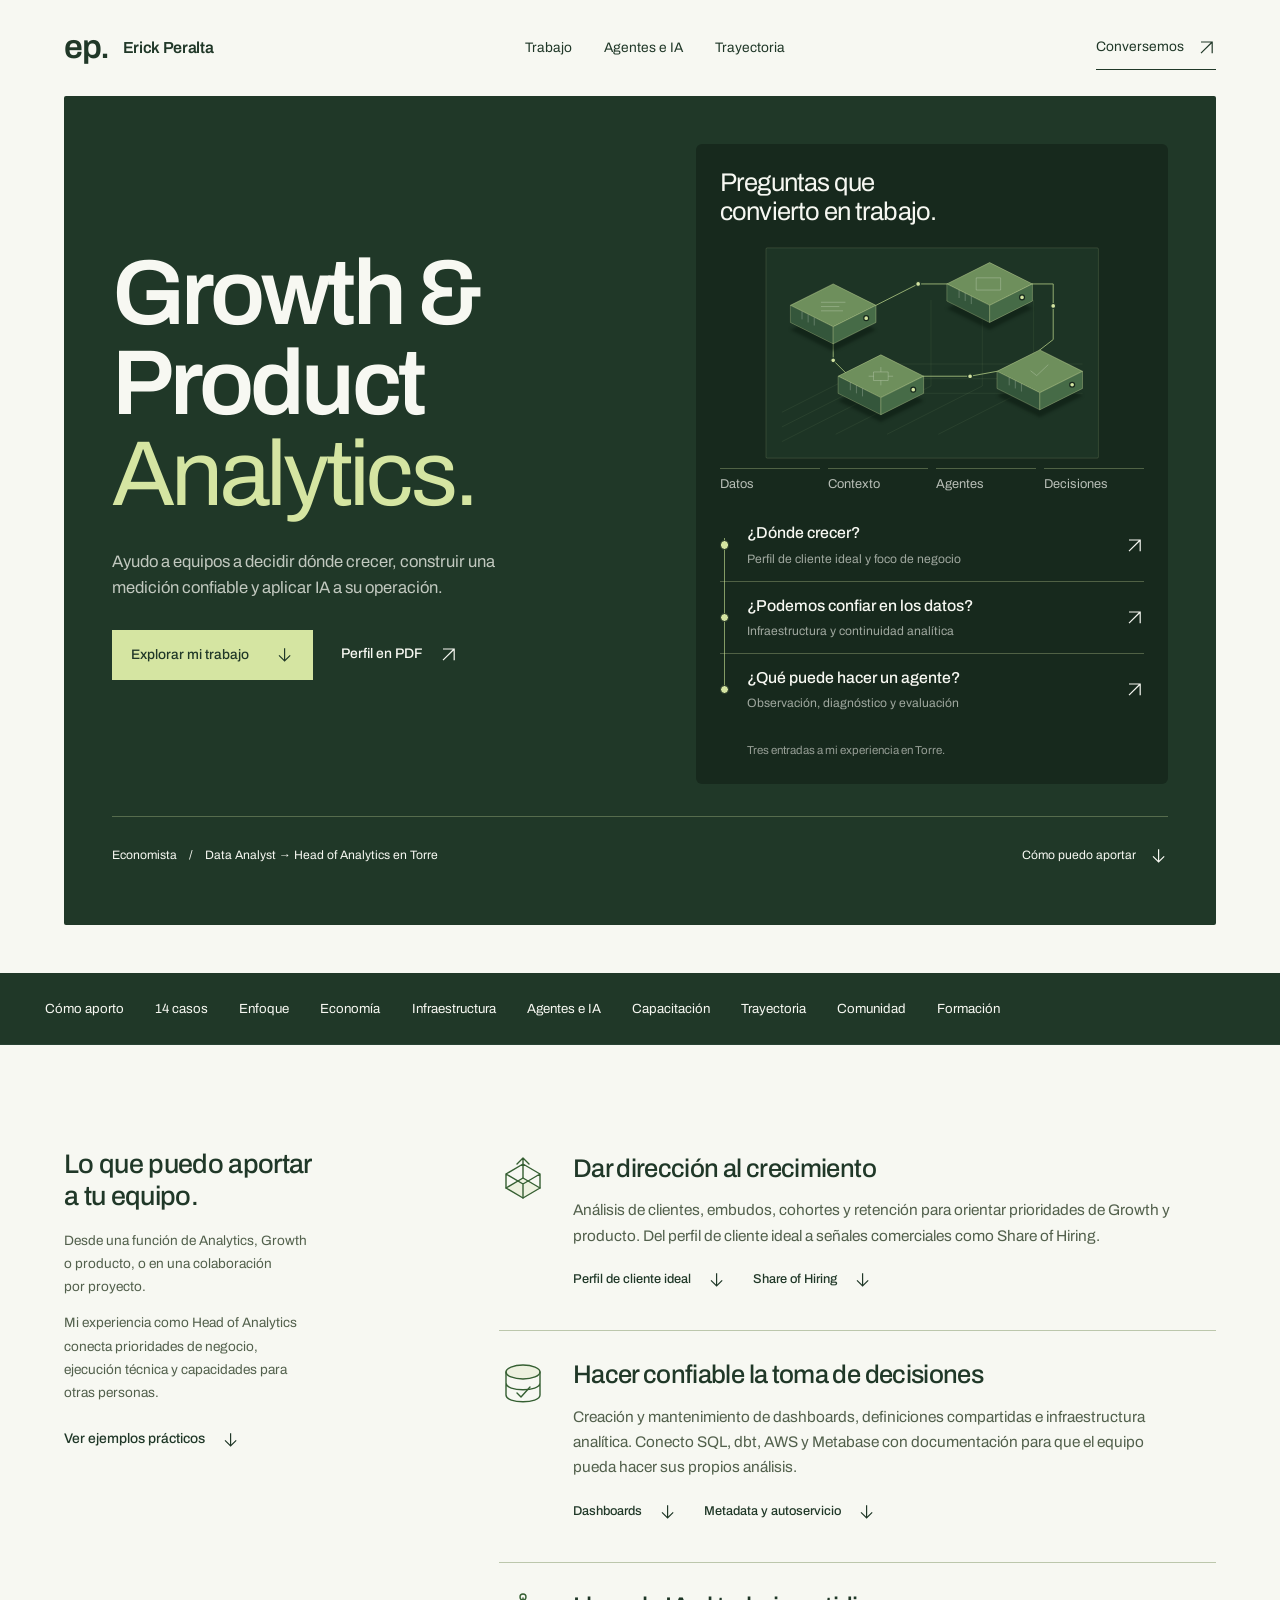
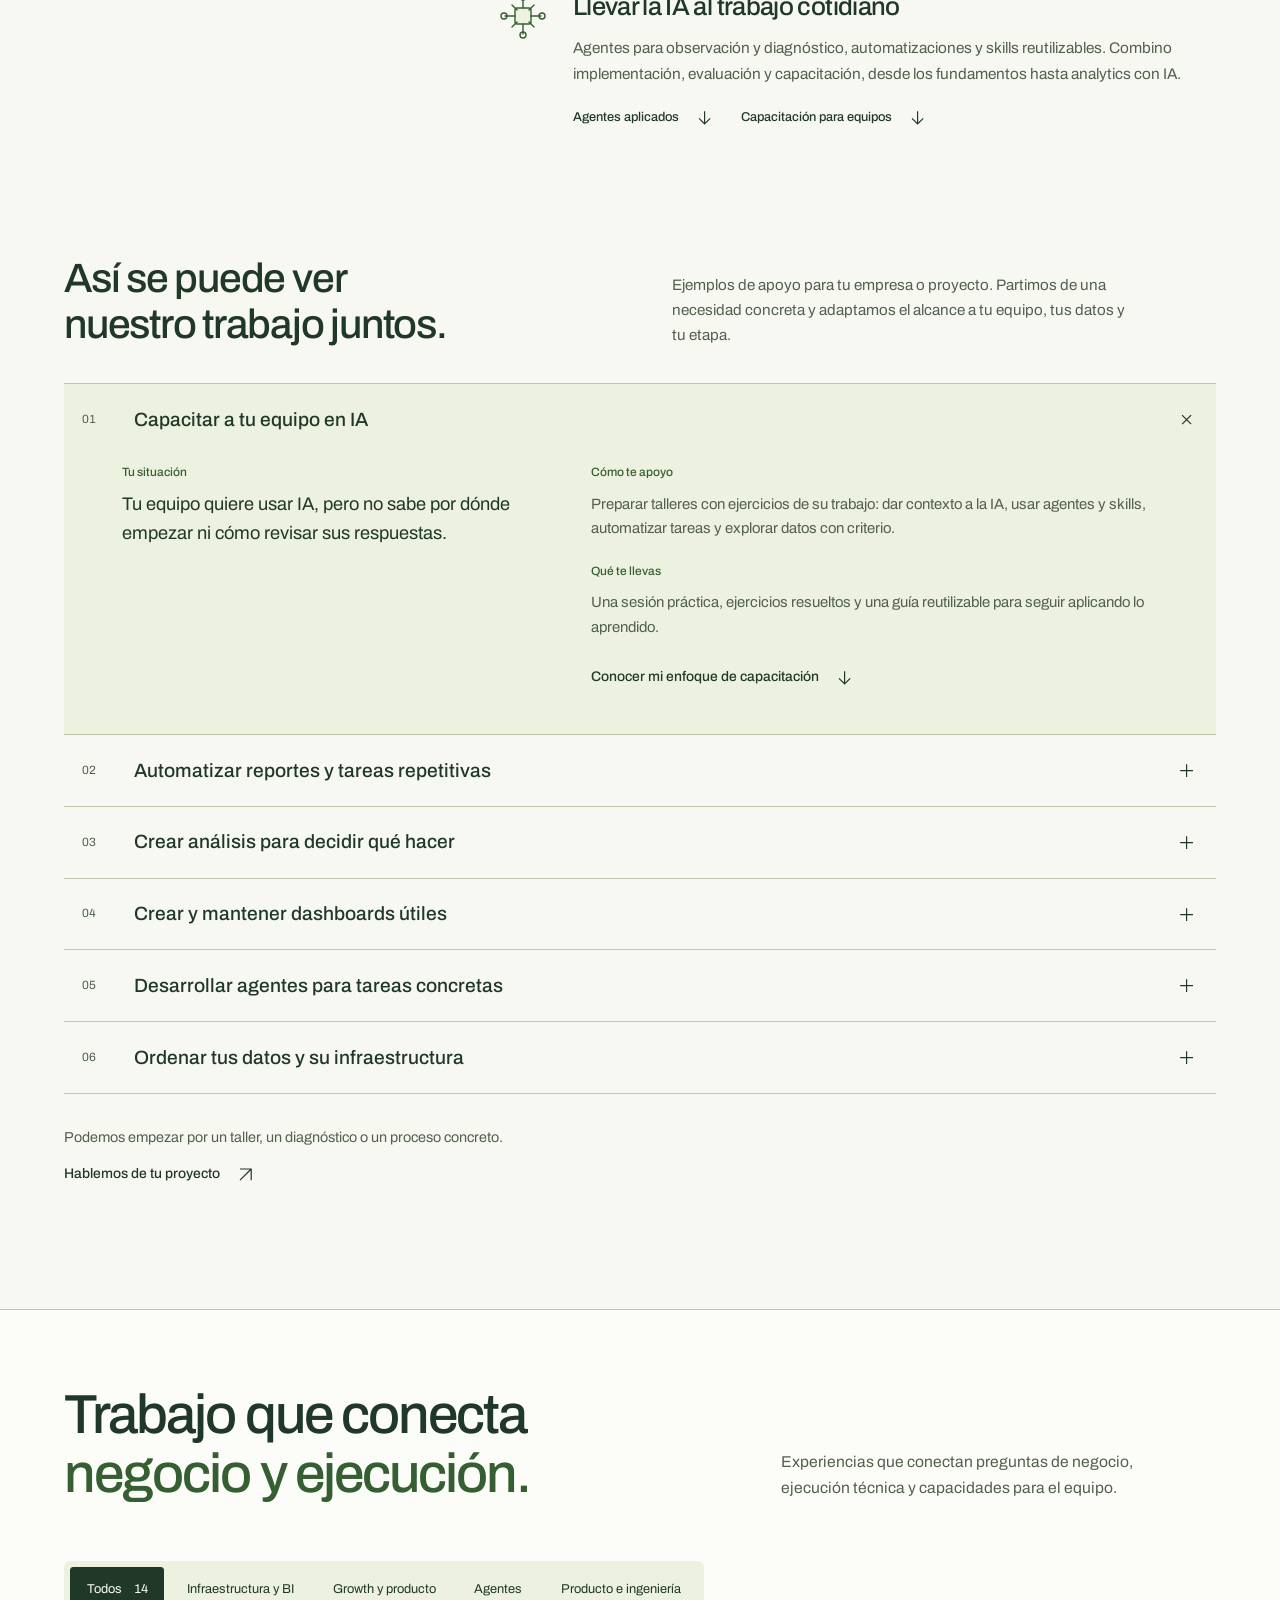
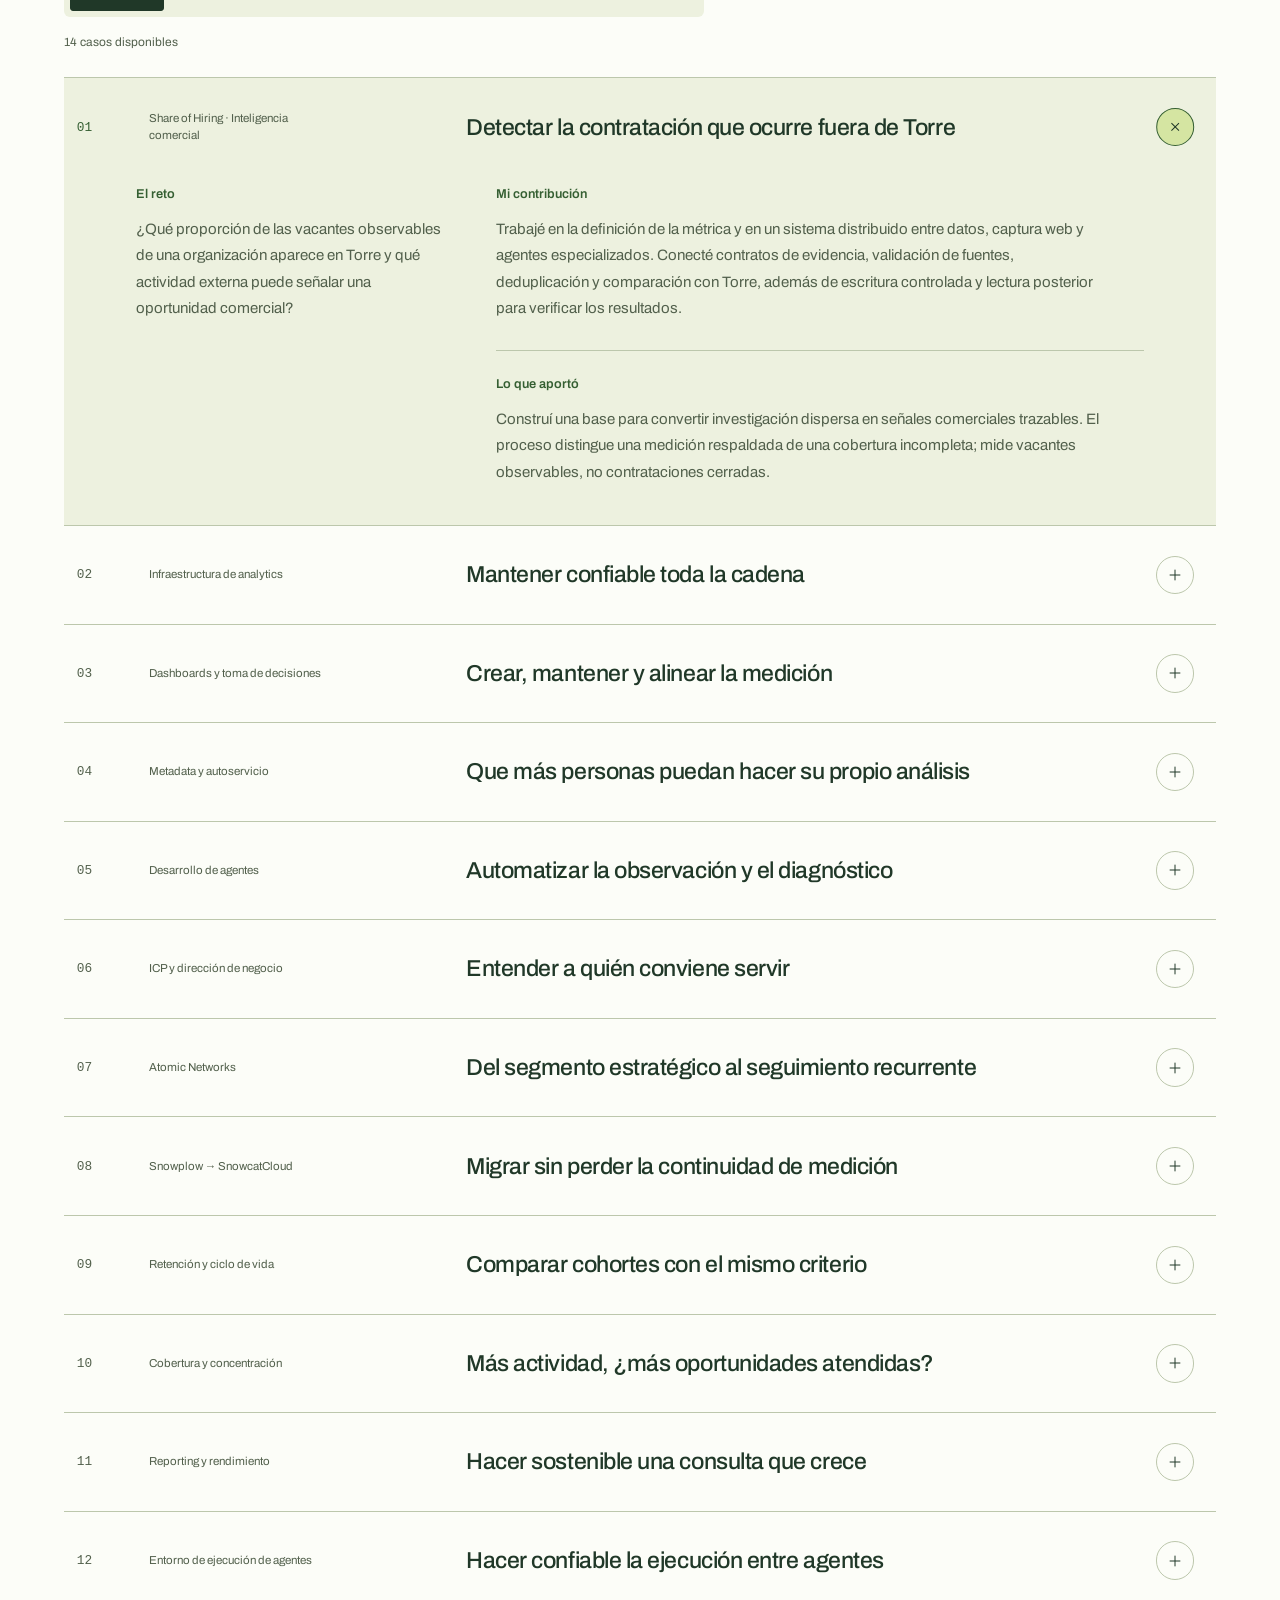
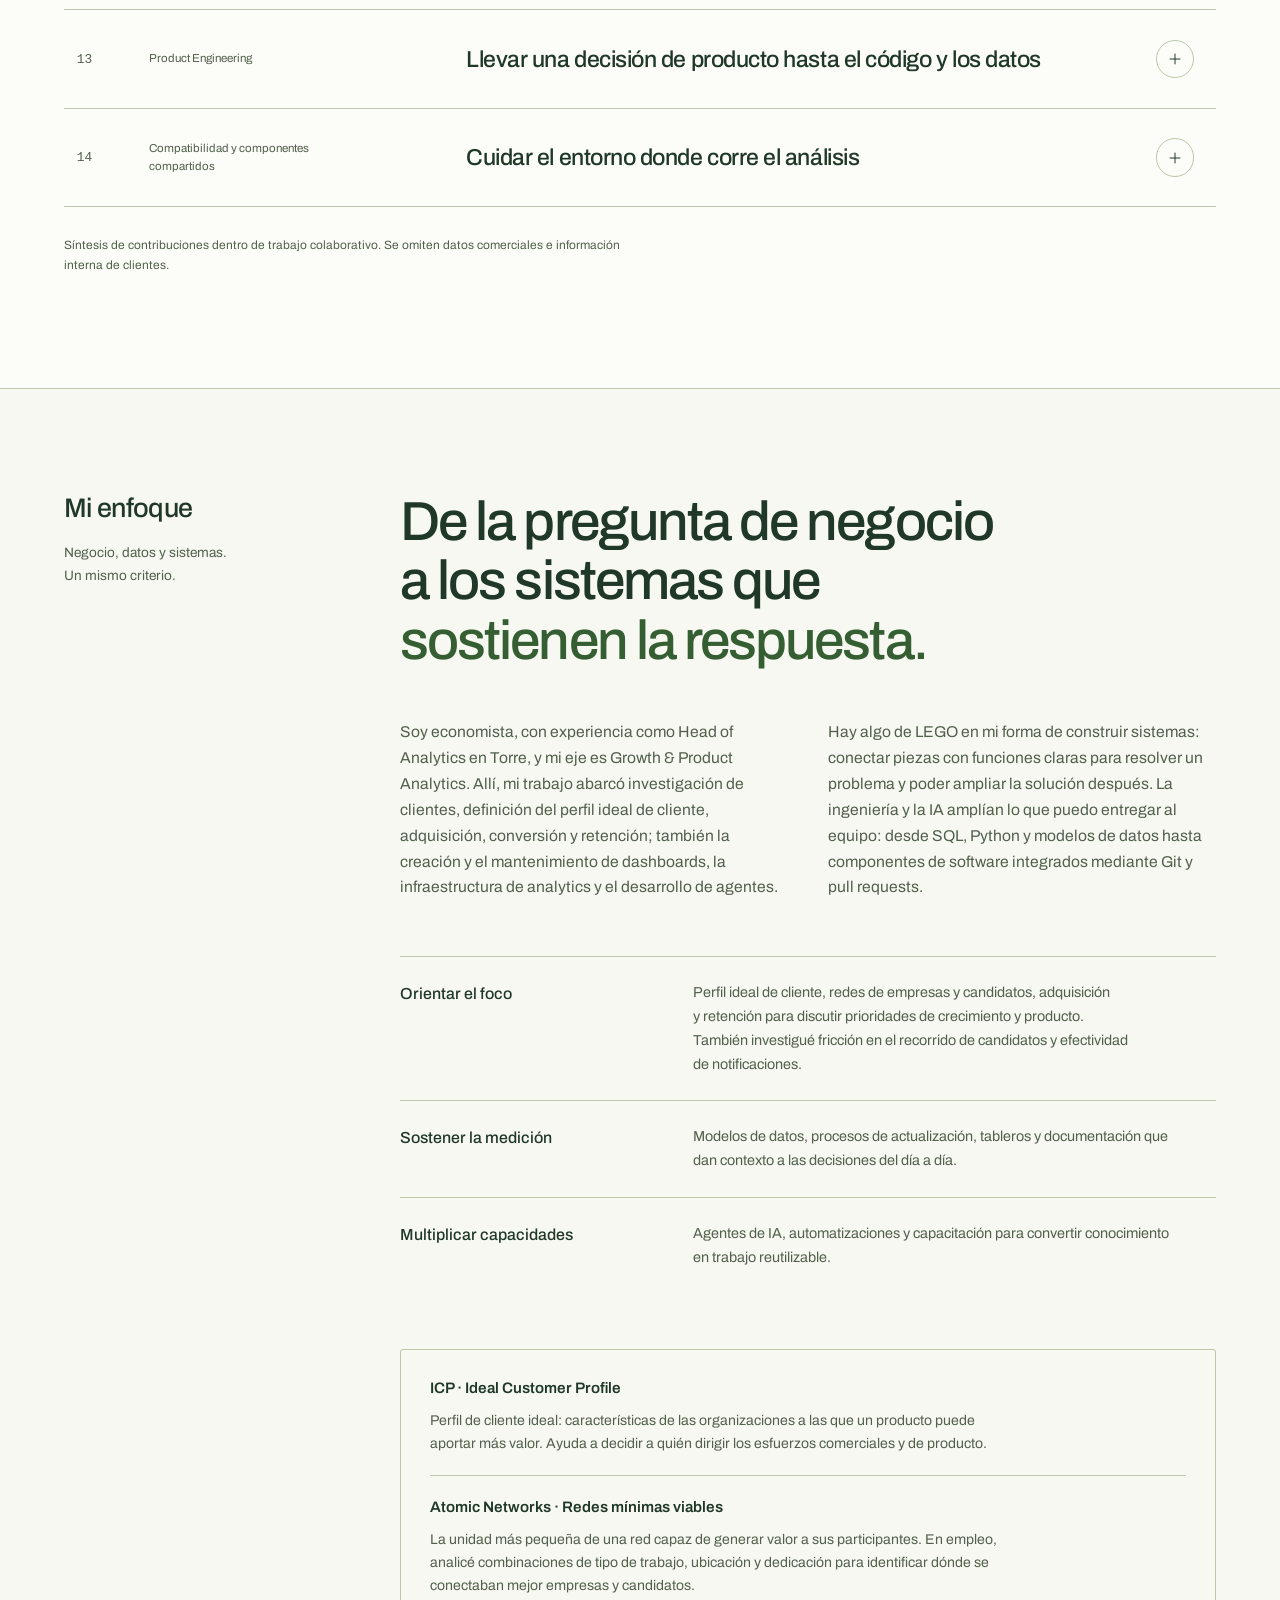
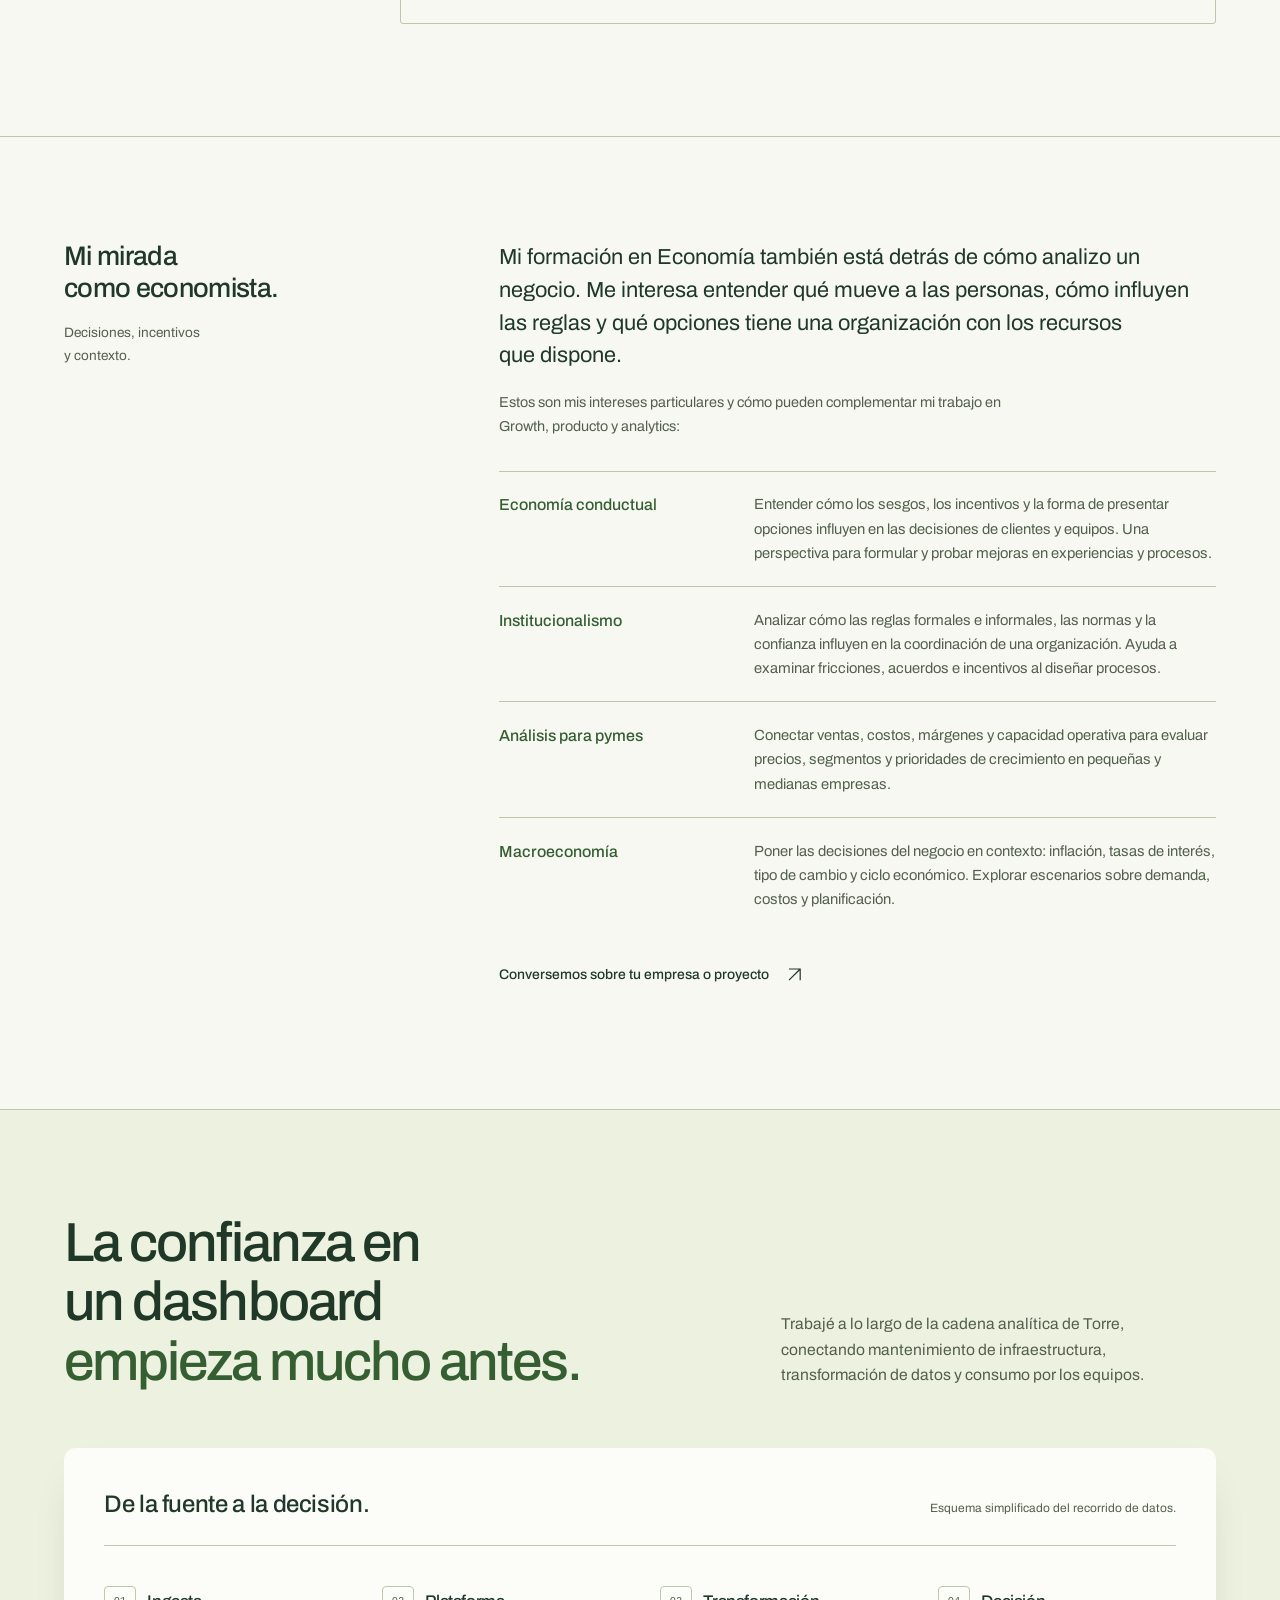
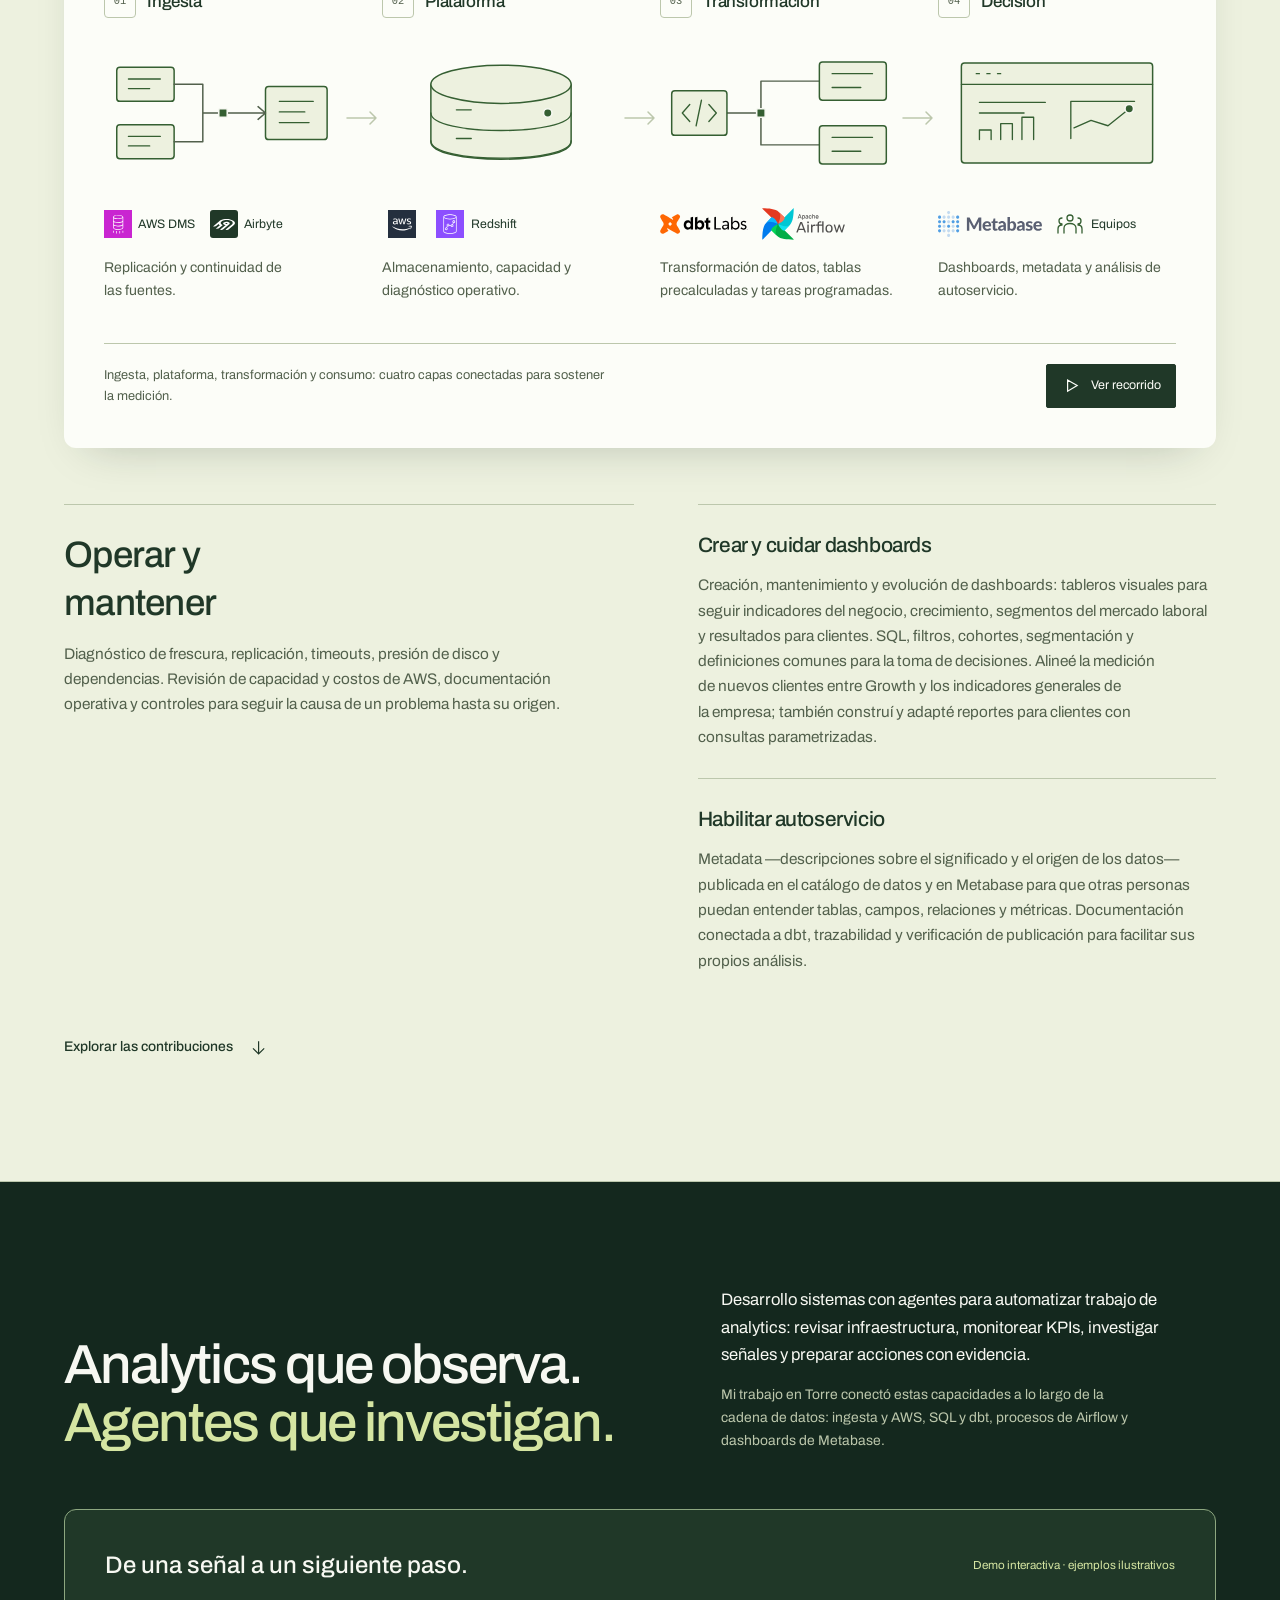
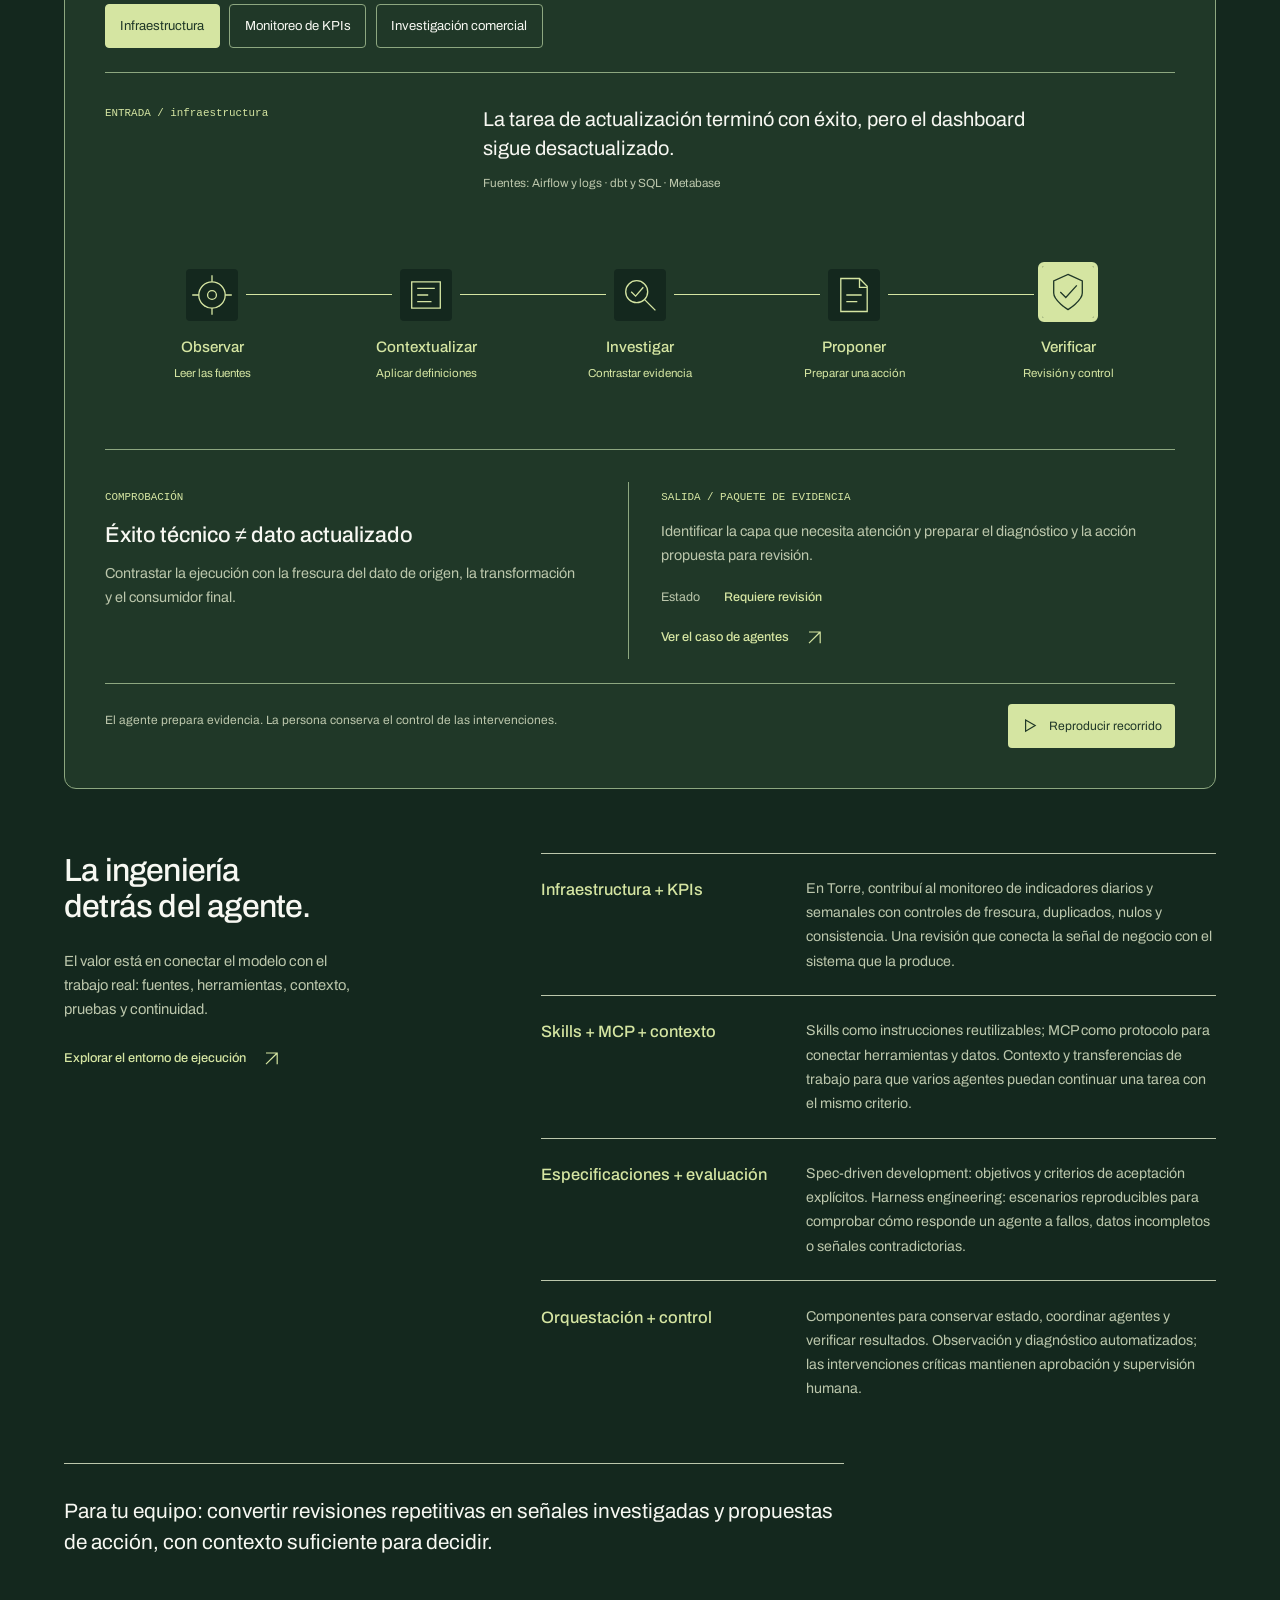
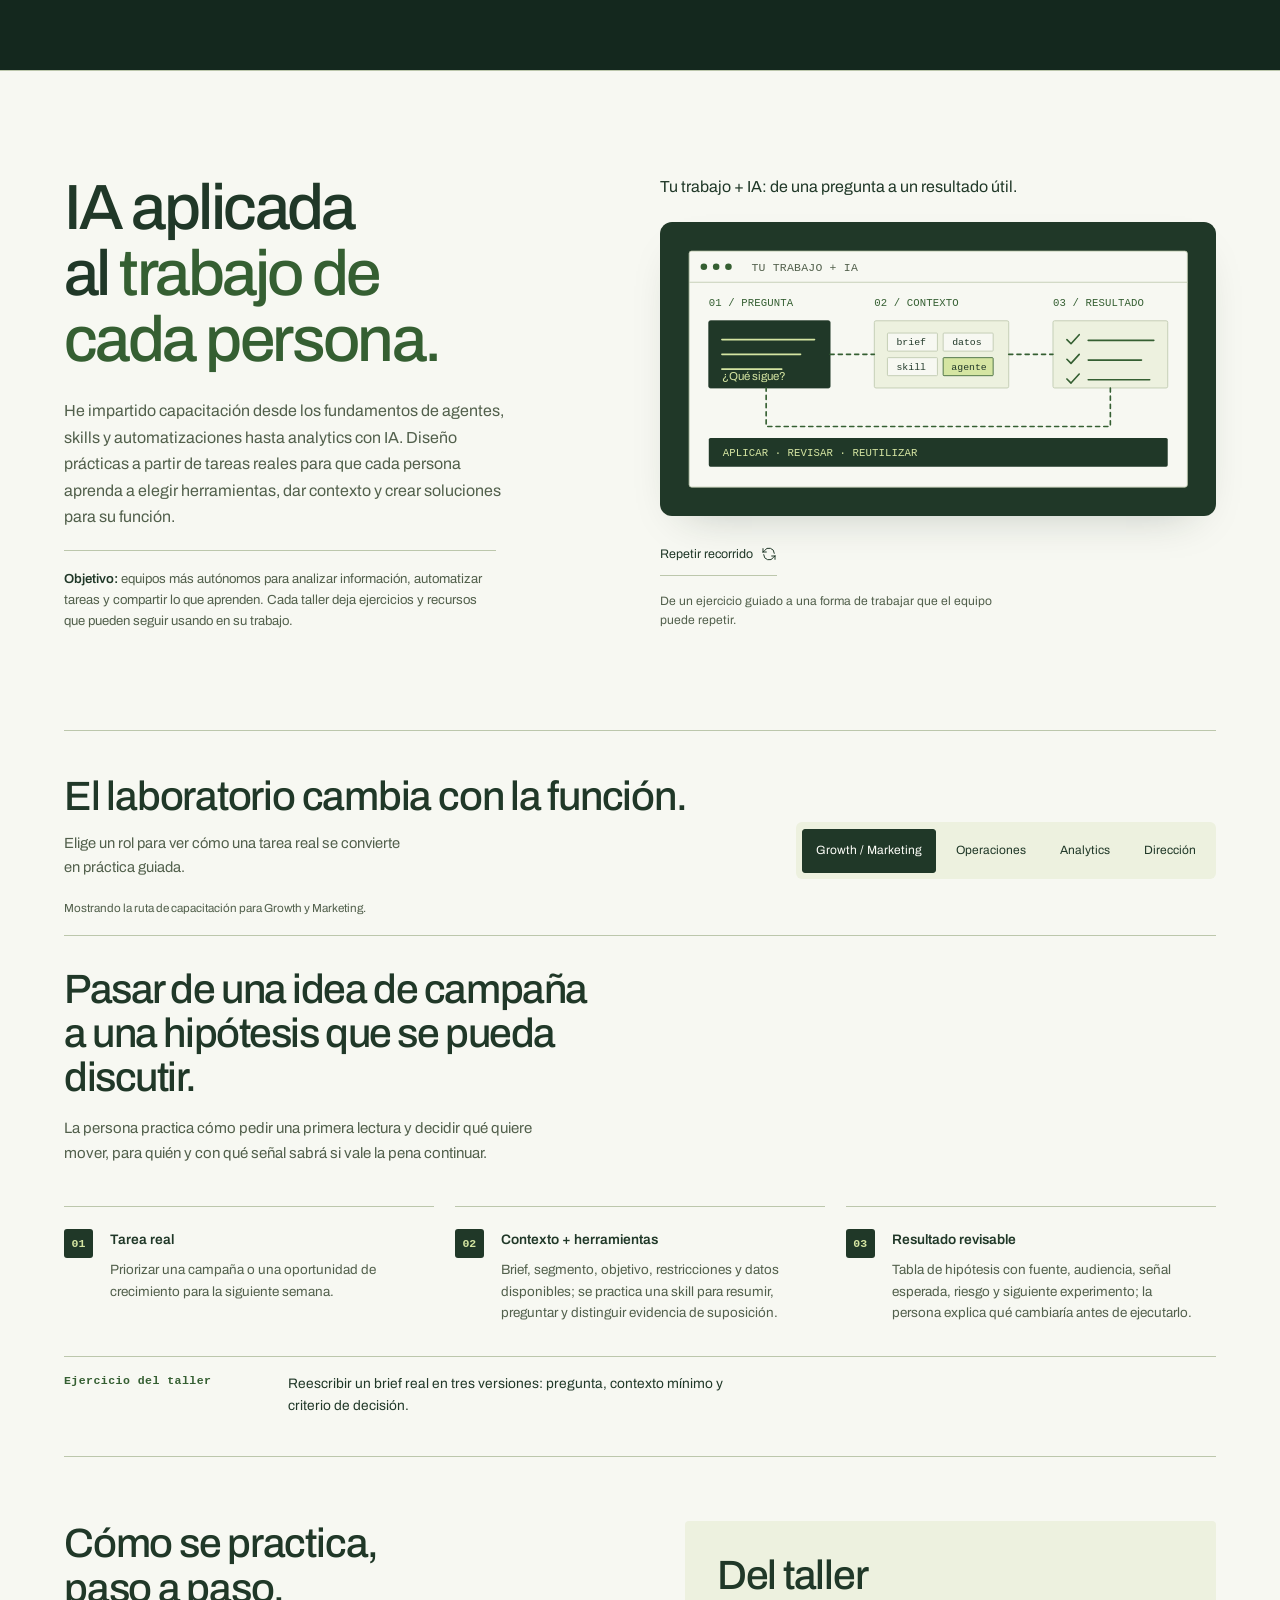
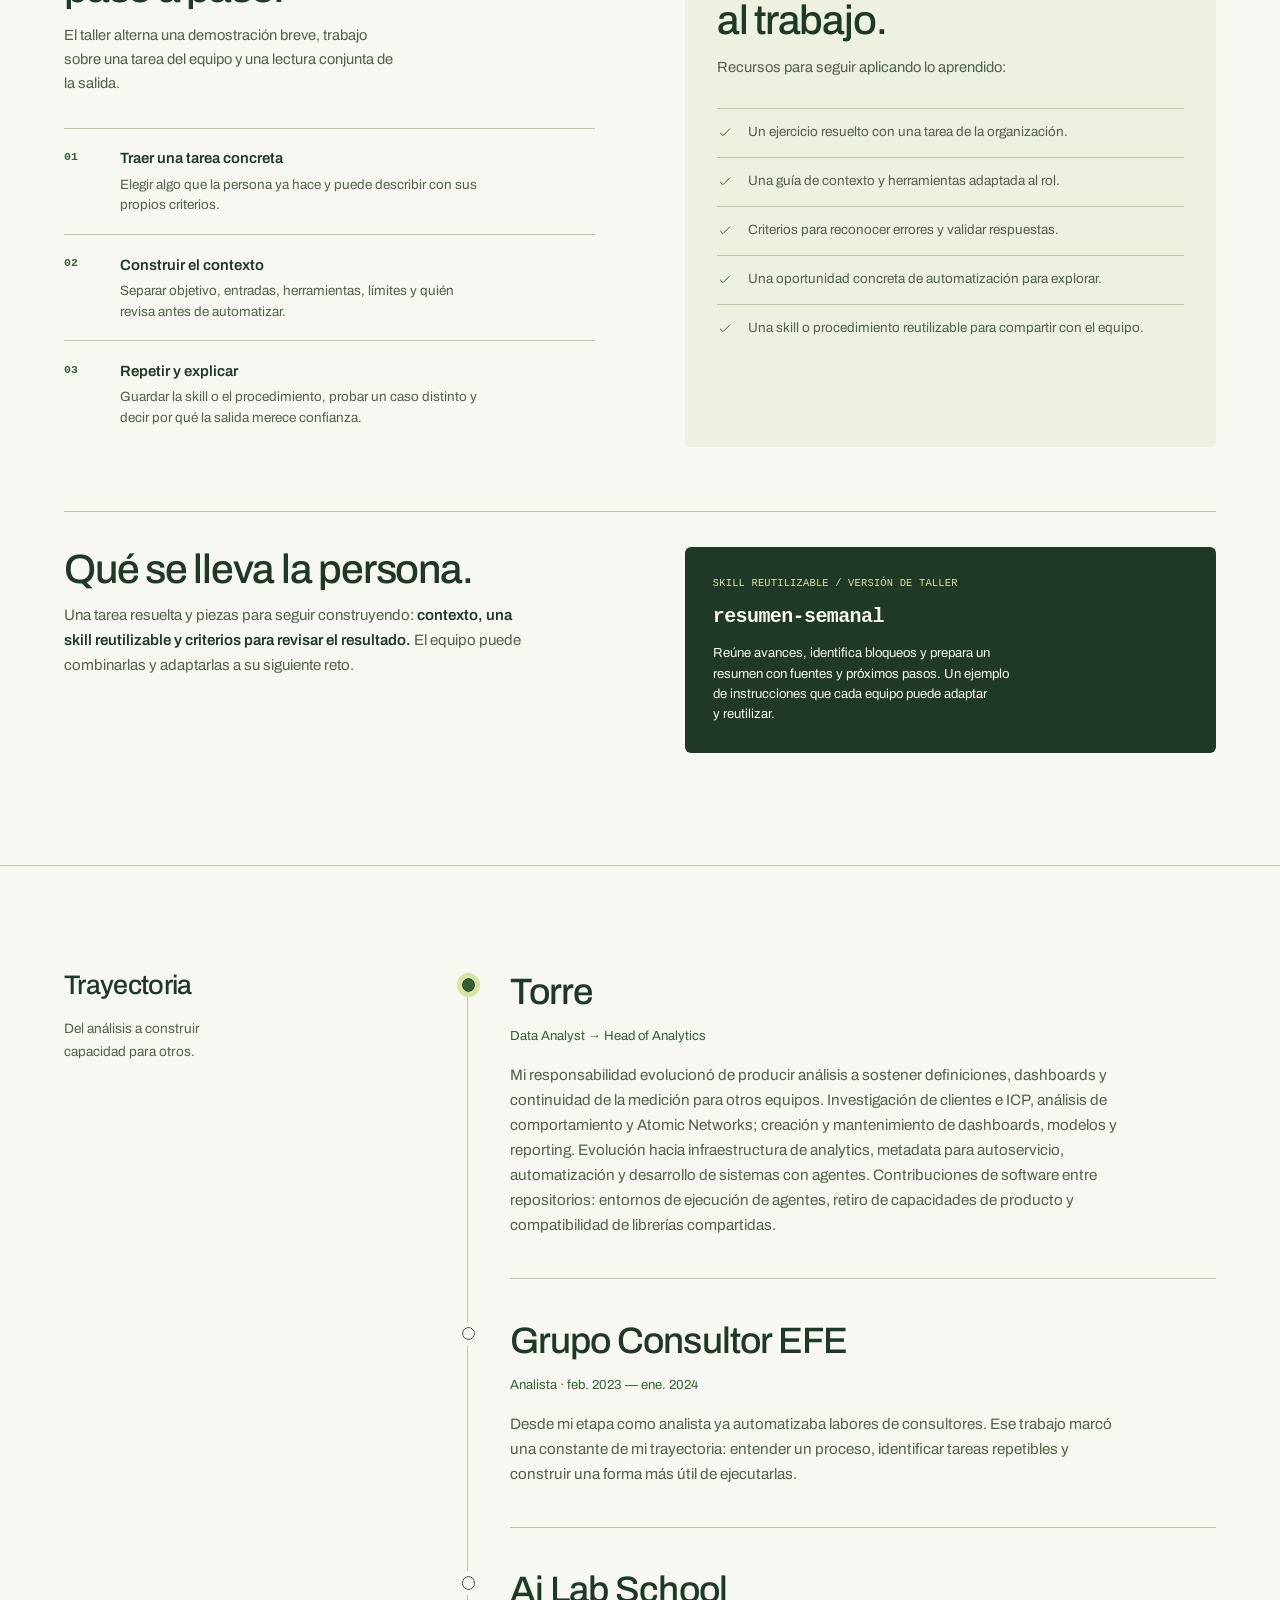
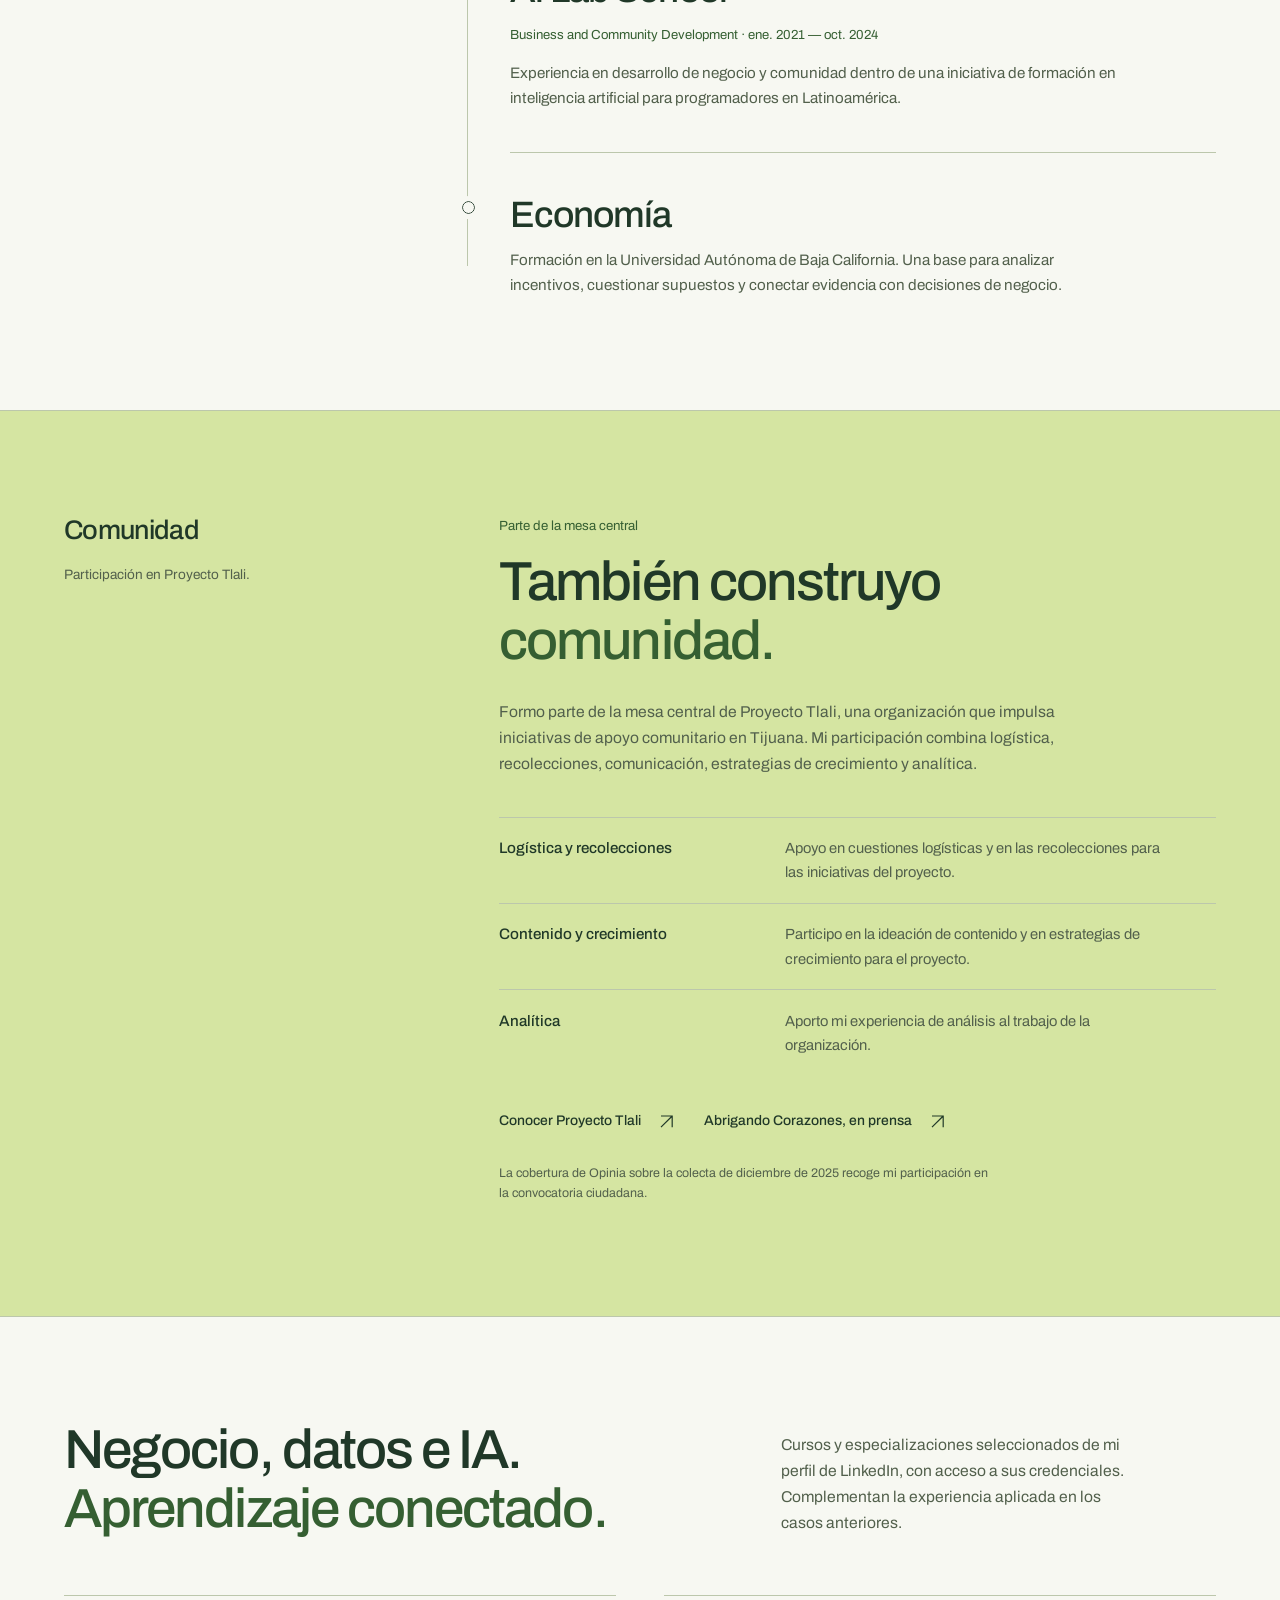
==== commit c2e435d8: "Publish refined portfolio with interactive analytics and AI sections" ====
--- a/index.html
+++ b/index.html
@@ -6,7 +6,7 @@
   <meta name="description" content="Erick Peralta conecta Growth y Product Analytics con infraestructura de analytics, dashboards, autoservicio y sistemas con agentes.">
   <title>Erick Peralta — Growth &amp; Product Analytics</title>
   <link rel="canonical" href="https://erickinorganico.github.io/">
-  <meta name="theme-color" content="#f3efe6">
+  <meta name="theme-color" content="#edf1df">
   <meta property="og:type" content="website">
   <meta property="og:locale" content="es_MX">
   <meta property="og:title" content="Erick Peralta | Growth &amp; Product Analytics">
@@ -16,108 +16,497 @@
   <meta property="og:image:alt" content="Erick Peralta. Growth y Product Analytics. Datos, contexto y decisiones.">
   <meta name="twitter:card" content="summary_large_image">
   <link rel="icon" type="image/svg+xml" href="assets/favicon.svg">
+  <link rel="preload" href="assets/fonts/archivo-latin.woff2" as="font" type="font/woff2" crossorigin>
   <link rel="stylesheet" href="styles.css">
+  <link rel="stylesheet" href="agent-lab.css">
+  <link rel="stylesheet" href="training-lab.css">
+  <link rel="stylesheet" href="infra-flow.css">
+  <link rel="stylesheet" href="hero-system.css">
+  <link rel="stylesheet" href="tech-polish.css">
   <script type="application/ld+json">{"@context":"https://schema.org","@type":"Person","name":"Erick Peralta","url":"https://erickinorganico.github.io/","sameAs":["https://www.linkedin.com/in/erickperalta5813/","https://github.com/erickinorganico"],"knowsAbout":["Growth Analytics","Product Analytics","SQL","dbt","Automatización con IA"]}</script>
   <script defer src="script.js"></script>
+  <script defer src="agent-lab.js"></script>
+  <script defer src="training-lab.js"></script>
+  <script defer src="infra-flow.js"></script>
+  <script defer src="hero-system.js"></script>
 </head>
 <body>
+  <svg class="icon-sprite" xmlns="http://www.w3.org/2000/svg" aria-hidden="true"><symbol id="icon-arrow" viewBox="0 0 24 24"><path d="M5 19 19 5M5 5h14v14"/></symbol><symbol id="icon-down" viewBox="0 0 24 24"><path d="M12 4v16m-7-7 7 7 7-7"/></symbol><symbol id="icon-plus" viewBox="0 0 24 24"><path d="M4 12h16M12 4v16"/></symbol></svg>
   <a class="skip-link" href="#contenido">Saltar al contenido</a>
   <header class="site-header">
-    <a class="wordmark" href="#inicio" aria-label="Erick Peralta, inicio"><span>EP</span><em>Growth / Product</em></a>
-    <nav aria-label="Navegación principal">
-      <a href="#infraestructura">Infraestructura</a><a href="#agentes">Agentes</a><a href="#casos">Casos</a><a href="#formacion">Formación</a><a href="#contacto">Contacto</a>
-    </nav>
-    <a class="header-link" href="https://github.com/erickinorganico" target="_blank" rel="noreferrer">GitHub ↗</a>
+    <a class="wordmark" href="#inicio" aria-label="Erick Peralta, inicio"><span class="monogram" aria-hidden="true">ep.</span><span>Erick Peralta</span></a>
+    <nav aria-label="Navegación principal"><a href="#casos">Trabajo</a><a href="#agentes">Agentes e IA</a><a href="#trayectoria">Trayectoria</a></nav>
+    <a class="header-link" href="#contacto">Conversemos <svg class="icon" aria-hidden="true"><use href="#icon-arrow"/></svg></a>
   </header>
-
-  <main id="contenido">
+  <main id="contenido" tabindex="-1">
     <section class="hero" id="inicio" aria-labelledby="hero-title">
-      <div class="hero-copy reveal">
-        <p class="eyebrow"><span class="dot"></span> Growth &amp; Product Analytics</p>
-        <h1 id="hero-title">Erick<br><i>Peralta</i></h1>
-        <p class="hero-lede">Conecto Growth y producto con la infraestructura, los datos y los agentes que hacen posible decidir mejor.</p>
-        <div class="hero-actions"><a class="button button-dark" href="#casos">Ver casos <span>↓</span></a><a class="text-link" href="#contacto">Hablemos <span>↗</span></a></div>
-      </div>
-      <div class="signal-art" aria-label="Esquema conceptual: señal a contexto a decisión" role="img">
-        <svg viewBox="0 0 720 640" xmlns="http://www.w3.org/2000/svg" aria-hidden="true">
-          <defs><linearGradient id="warm" x1="0" y1="0" x2="1" y2="1"><stop stop-color="#df653d"/><stop offset="1" stop-color="#bc3d2e"/></linearGradient></defs>
-          <path class="grid-line" d="M30 530H690M30 430H690M30 330H690M30 230H690M130 130V590M250 130V590M370 130V590M490 130V590M610 130V590"/>
-          <path class="flow flow-one" d="M72 472C168 434 163 288 278 310C388 331 352 475 478 428C545 403 578 312 650 250"/>
-          <path class="flow flow-two" d="M72 524C190 544 204 412 315 454C421 495 430 554 650 510"/>
-          <circle class="node node-a" cx="72" cy="472" r="10"/><circle class="node node-b" cx="278" cy="310" r="10"/><circle class="node node-c" cx="478" cy="428" r="10"/><circle class="node node-d" cx="650" cy="250" r="13"/>
-          <text x="50" y="420">SEÑAL</text><text x="250" y="265">CONTEXTO</text><text x="610" y="205">DECISIÓN</text>
-          <circle class="halo" cx="650" cy="250" r="37"/><path class="arrow" d="M628 252l18 0m-7-7 7 7-7 7"/>
-          <text class="caption" x="40" y="610">observar · ordenar · actuar</text>
-        </svg>
-        <span class="art-note">Esquema conceptual</span>
-      </div>
-      <div class="hero-index">PORTAFOLIO PROFESIONAL</div>
+      <div class="hero-copy">
+        <h1 id="hero-title"><span class="type-mask"><span>Growth &amp;</span></span> <span class="type-mask"><span>Product</span></span> <span class="type-mask"><span class="hero-emphasis">Analytics.</span></span></h1>
+        <p class="hero-lede">Ayudo a equipos a decidir dónde crecer, construir una medición confiable y aplicar IA a su operación.</p>
+        <div class="hero-actions"><a class="button button-dark" href="#casos">Explorar mi trabajo <svg class="icon" aria-hidden="true"><use href="#icon-down"/></svg></a><a class="text-link" href="assets/erick-peralta-perfil.pdf" download="Erick-Peralta-Perfil.pdf">Perfil en PDF <svg class="icon" aria-hidden="true"><use href="#icon-arrow"/></svg></a></div>
+      </div>
+      <aside class="work-map" aria-labelledby="map-title">
+        <h2 id="map-title">Preguntas que<br> convierto en trabajo.</h2>
+        <figure class="hero-system" data-hero-system aria-labelledby="hero-system-title">
+          <svg class="system-diagram" viewBox="0 0 560 360" role="img" aria-labelledby="hero-system-title hero-system-description">
+            <title id="hero-system-title">Sistema modular para convertir datos en decisiones</title>
+            <desc id="hero-system-description">Diagrama isométrico de cuatro módulos conectados: Datos, Contexto, Agentes y Decisiones.</desc>
+            <rect class="system-surface" x="8" y="8" width="544" height="344" rx="2" />
+            <g class="system-grid" aria-hidden="true">
+              <path d="M34 277 190 198 526 198" />
+              <path d="M34 301 190 222 526 222" />
+              <path d="M34 325 190 246 526 246" />
+              <path d="M122 313 278 234 278 93" />
+              <path d="M206 313 362 234 362 93" />
+              <path d="M290 313 446 234 446 93" />
+            </g>
+            <g class="system-route" aria-hidden="true">
+              <path class="system-connector" pathLength="1" d="M188 102 257 67H304" />
+              <path class="system-connector" pathLength="1" d="M118 165v27l20 20" />
+              <path class="system-connector" pathLength="1" d="M444 67h34v91l-22 17" />
+              <path class="system-connector" pathLength="1" d="M266 218h76l44-8" />
+              <circle class="system-route-node" cx="257" cy="67" r="4" />
+              <circle class="system-route-node" cx="118" cy="192" r="4" />
+              <circle class="system-route-node" cx="478" cy="103" r="4" />
+              <circle class="system-route-node" cx="342" cy="218" r="4" />
+            </g>
+            <g class="hero-module" data-hero-part="datos">
+              <path class="module-shadow" d="M48 136 118 101 188 136 118 171Z" />
+              <path class="module-top" d="M48 102 118 67 188 102 118 137Z" />
+              <path class="module-left" d="M48 102 118 137v28l-70-35Z" />
+              <path class="module-right" d="M118 137 188 102v28l-70 35Z" />
+              <path class="module-detail" d="M67 112v13m10-8v13m10-8v13" />
+              <circle class="module-port" cx="172" cy="123" r="4" />
+              <path class="module-detail" d="M98 97h40m-40 7h30m-30 7h36" />
+            </g>
+            <g class="hero-module" data-hero-part="contexto">
+              <path class="module-shadow" d="M304 101 374 66 444 101 374 136Z" />
+              <path class="module-top" d="M304 67 374 32 444 67 374 102Z" />
+              <path class="module-left" d="M304 67 374 102v28l-70-35Z" />
+              <path class="module-right" d="M374 102 444 67v28l-70 35Z" />
+              <path class="module-detail" d="M324 77v13m10-8v13m10-8v13M352 57h40v20h-40Z" />
+              <circle class="module-port" cx="427" cy="89" r="4" />
+            </g>
+            <g class="hero-module" data-hero-part="agentes">
+              <path class="module-shadow" d="M126 252 196 217 266 252 196 287Z" />
+              <path class="module-top" d="M126 218 196 183 266 218 196 253Z" />
+              <path class="module-left" d="M126 218 196 253v28l-70-35Z" />
+              <path class="module-right" d="M196 253 266 218v28l-70 35Z" />
+              <path class="module-detail" d="M146 228v13m10-8v13m10-8v13M184 211h24v14h-24Zm12-8v8m0 14v8m-20-15h8m24 0h8" />
+              <circle class="module-port" cx="249" cy="240" r="4" />
+            </g>
+            <g class="hero-module" data-hero-part="decisiones">
+              <path class="module-shadow" d="M386 244 456 209 526 244 456 279Z" />
+              <path class="module-top" d="M386 210 456 175 526 210 456 245Z" />
+              <path class="module-left" d="M386 210 456 245v28l-70-35Z" />
+              <path class="module-right" d="M456 245 526 210v28l-70 35Z" />
+              <path class="module-detail" d="M406 220v13m10-8v13m10-8v13m15-34 10 8 19-18" />
+              <circle class="module-port" cx="509" cy="232" r="4" />
+            </g>
+          </svg>
+          <figcaption class="system-key">
+            <span data-system-key="datos">Datos</span>
+            <span data-system-key="contexto">Contexto</span>
+            <span data-system-key="agentes">Agentes</span>
+            <span data-system-key="decisiones">Decisiones</span>
+          </figcaption>
+        </figure>
+        <div class="map-links">
+          <a href="#caso-6" data-hero-part="decisiones"><span class="map-node" aria-hidden="true"></span><span><strong>¿Dónde crecer?</strong><small>Perfil de cliente ideal y foco de negocio</small></span><svg class="icon" aria-hidden="true"><use href="#icon-arrow"/></svg></a>
+          <a href="#caso-2" data-hero-part="datos"><span class="map-node" aria-hidden="true"></span><span><strong>¿Podemos confiar en los datos?</strong><small>Infraestructura y continuidad analítica</small></span><svg class="icon" aria-hidden="true"><use href="#icon-arrow"/></svg></a>
+          <a href="#caso-5" data-hero-part="agentes"><span class="map-node" aria-hidden="true"></span><span><strong>¿Qué puede hacer un agente?</strong><small>Observación, diagnóstico y evaluación</small></span><svg class="icon" aria-hidden="true"><use href="#icon-arrow"/></svg></a>
+        </div>
+        <p class="map-caption">Tres entradas a mi experiencia en Torre.</p>
+      </aside>
+      <div class="hero-foot"><p>Economista <span aria-hidden="true">/</span> Data Analyst → Head of Analytics en Torre</p><a href="#aportacion">Cómo puedo aportar <svg class="icon" aria-hidden="true"><use href="#icon-down"/></svg></a></div>
     </section>
 
-
-
-
-
-    <nav class="chapter-nav" aria-label="Explorar el perfil"><span>Explorar</span><a href="#enfoque">Perfil</a><a href="#infraestructura">Infraestructura</a><a href="#agentes">Agentes e IA</a><a href="#casos">14 casos</a><a href="#capacitacion">Capacitación</a><a href="#trayectoria">Trayectoria</a><a href="#formacion">Formación</a></nav>
-    <section class="intro section-rule" id="enfoque">
-      <h2 class="section-label">01 / Perfil</h2>
-      <div class="intro-content"><p class="display">De la pregunta de negocio<br>a los sistemas que<br><i>sostienen la respuesta.</i></p><p class="body-copy">Soy economista, con experiencia como Head of Analytics en Torre, y mi eje es Growth &amp; Product Analytics. Allí, mi trabajo abarcó investigación de clientes, definición del perfil ideal de cliente, adquisición, conversión y retención; también la creación y el mantenimiento de dashboards, la infraestructura de analytics y el desarrollo de agentes.</p><p class="body-copy">Conecto esas capas: entender el negocio, construir una medición confiable y hacer que más personas puedan usarla. La ingeniería y la IA amplían lo que puedo entregar al equipo: desde SQL, Python y modelos de datos hasta componentes de software integrados mediante Git y pull requests.</p>
+    <nav class="chapter-nav" aria-label="Explorar el perfil"><a href="#aportacion">Cómo aporto</a><a href="#casos">14 casos</a><a href="#enfoque">Enfoque</a><a href="#economia">Economía</a><a href="#infraestructura">Infraestructura</a><a href="#agentes">Agentes e IA</a><a href="#capacitacion">Capacitación</a><a href="#trayectoria">Trayectoria</a><a href="#comunidad">Comunidad</a><a href="#formacion">Formación</a></nav>
+
+    <section class="contribution section-rule" id="aportacion" aria-labelledby="contribution-title">
+      <div class="section-aside"><h2 id="contribution-title">Lo que puedo aportar<br>  a tu equipo.</h2><p>Desde una función de Analytics, Growth o producto, o en una colaboración por proyecto.</p><p>Mi experiencia como Head of Analytics conecta prioridades de negocio, ejecución técnica y capacidades para otras personas.</p><a class="text-link" href="#ejemplos">Ver ejemplos prácticos <svg class="icon" aria-hidden="true"><use href="#icon-down"/></svg></a></div>
+      <div class="contribution-list">
+        <article><svg class="capability-mark" viewBox="0 0 48 48" aria-hidden="true"><path class="mark-plane" d="M7 34 24 24 41 34 24 44Z"/><path d="M7 34V20l17 10 17-10v14M24 30v14M7 20 24 10l17 10M24 24V4m-6 6 6-6 6 6"/></svg><h3>Dar dirección al crecimiento</h3><p>Análisis de clientes, embudos, cohortes y retención para orientar prioridades de Growth y producto. Del perfil de cliente ideal a señales comerciales como Share of Hiring.</p><div class="contribution-links"><a class="text-link" href="#caso-6">Perfil de cliente ideal <svg class="icon" aria-hidden="true"><use href="#icon-down"/></svg></a><a class="text-link" href="#caso-1">Share of Hiring <svg class="icon" aria-hidden="true"><use href="#icon-down"/></svg></a></div></article>
+        <article><svg class="capability-mark" viewBox="0 0 48 48" aria-hidden="true"><ellipse class="mark-plane" cx="24" cy="12" rx="17" ry="7"/><path d="M7 12v23c0 9 34 9 34 0V12M7 23c0 9 34 9 34 0"/><path d="m18 33 4 4 9-10"/></svg><h3>Hacer confiable la toma de decisiones</h3><p>Creación y mantenimiento de dashboards, definiciones compartidas e infraestructura analítica. Conecto SQL, dbt, AWS y Metabase con documentación para que el equipo pueda hacer sus propios análisis.</p><div class="contribution-links"><a class="text-link" href="#caso-3">Dashboards <svg class="icon" aria-hidden="true"><use href="#icon-down"/></svg></a><a class="text-link" href="#caso-4">Metadata y autoservicio <svg class="icon" aria-hidden="true"><use href="#icon-down"/></svg></a></div></article>
+        <article><svg class="capability-mark" viewBox="0 0 48 48" aria-hidden="true"><rect class="mark-plane" x="16" y="16" width="16" height="16" rx="2"/><path d="M24 16V6m0 26v10M16 24H6m26 0h10M13 13l5 5m12 12 5 5M35 13l-5 5M13 35l5-5"/><circle cx="24" cy="5" r="3"/><circle cx="43" cy="24" r="3"/><circle cx="24" cy="43" r="3"/><circle cx="5" cy="24" r="3"/></svg><h3>Llevar la IA al trabajo cotidiano</h3><p>Agentes para observación y diagnóstico, automatizaciones y skills reutilizables. Combino implementación, evaluación y capacitación, desde los fundamentos hasta analytics con IA.</p><div class="contribution-links"><a class="text-link" href="#caso-5">Agentes aplicados <svg class="icon" aria-hidden="true"><use href="#icon-down"/></svg></a><a class="text-link" href="#capacitacion">Capacitación para equipos <svg class="icon" aria-hidden="true"><use href="#icon-down"/></svg></a></div></article>
+      </div>
+      <div class="practical-examples" id="ejemplos" aria-labelledby="examples-title"><div class="examples-heading"><h3 id="examples-title">Así se puede ver<br>  nuestro trabajo juntos.</h3><p>Ejemplos de apoyo para tu empresa o proyecto. Partimos de una necesidad concreta y adaptamos el alcance a tu equipo, tus datos y tu etapa.</p></div><div class="example-list"><details class="service-example" open><summary><span class="example-number" aria-hidden="true">01</span><h4>Capacitar a tu equipo en IA</h4><svg class="icon example-icon" aria-hidden="true"><use href="#icon-plus"/></svg></summary><div class="example-body"><p class="example-situation"><span>Tu situación</span>Tu equipo quiere usar IA, pero no sabe por dónde empezar ni cómo revisar sus respuestas.</p><div><dl><div><dt>Cómo te apoyo</dt><dd>Preparar talleres con ejercicios de su trabajo: dar contexto a la IA, usar agentes y skills, automatizar tareas y explorar datos con criterio.</dd></div><div><dt>Qué te llevas</dt><dd>Una sesión práctica, ejercicios resueltos y una guía reutilizable para seguir aplicando lo aprendido.</dd></div></dl><a class="text-link" href="#capacitacion">Conocer mi enfoque de capacitación <svg class="icon" aria-hidden="true"><use href="#icon-down"/></svg></a></div></div></details><details class="service-example"><summary><span class="example-number" aria-hidden="true">02</span><h4>Automatizar reportes y tareas repetitivas</h4><svg class="icon example-icon" aria-hidden="true"><use href="#icon-plus"/></svg></summary><div class="example-body"><p class="example-situation"><span>Tu situación</span>Cada semana alguien descarga archivos, copia datos y arma el mismo reporte a mano.</p><div><dl><div><dt>Cómo te apoyo</dt><dd>Revisar el proceso, conectar sus fuentes y automatizar la limpieza, consolidación y preparación de reportes, con validaciones y revisión humana donde haga falta.</dd></div><div><dt>Qué te llevas</dt><dd>Un flujo documentado que puedas ejecutar de nuevo, con controles para detectar datos faltantes o resultados inesperados.</dd></div></dl><a class="text-link" href="#trayectoria">Ver mi experiencia en automatización <svg class="icon" aria-hidden="true"><use href="#icon-down"/></svg></a></div></div></details><details class="service-example"><summary><span class="example-number" aria-hidden="true">03</span><h4>Crear análisis para decidir qué hacer</h4><svg class="icon example-icon" aria-hidden="true"><use href="#icon-plus"/></svg></summary><div class="example-body"><p class="example-situation"><span>Tu situación</span>Quieres entender por qué los clientes abandonan, dónde se pierde una conversión o qué segmento conviene priorizar.</p><div><dl><div><dt>Cómo te apoyo</dt><dd>Convertir la pregunta en un análisis de embudos, cohortes, retención o perfil de cliente ideal, revisando la calidad de los datos y los supuestos.</dd></div><div><dt>Qué te llevas</dt><dd>Un análisis reproducible, hallazgos explicados y recomendaciones priorizadas con sus límites y próximos pasos.</dd></div></dl><a class="text-link" href="#caso-6">Explorar el caso de perfil de cliente ideal <svg class="icon" aria-hidden="true"><use href="#icon-down"/></svg></a></div></div></details><details class="service-example"><summary><span class="example-number" aria-hidden="true">04</span><h4>Crear y mantener dashboards útiles</h4><svg class="icon example-icon" aria-hidden="true"><use href="#icon-plus"/></svg></summary><div class="example-body"><p class="example-situation"><span>Tu situación</span>El equipo consulta varias hojas de cálculo y cada área presenta una cifra distinta.</p><div><dl><div><dt>Cómo te apoyo</dt><dd>Acordar indicadores y definiciones, construir tableros con filtros y dar mantenimiento a las consultas y a su actualización.</dd></div><div><dt>Qué te llevas</dt><dd>Un dashboard para tus decisiones habituales, un diccionario de métricas y una rutina de actualización y revisión.</dd></div></dl><a class="text-link" href="#caso-3">Ver mi trabajo con dashboards <svg class="icon" aria-hidden="true"><use href="#icon-down"/></svg></a></div></div></details><details class="service-example"><summary><span class="example-number" aria-hidden="true">05</span><h4>Desarrollar agentes para tareas concretas</h4><svg class="icon example-icon" aria-hidden="true"><use href="#icon-plus"/></svg></summary><div class="example-body"><p class="example-situation"><span>Tu situación</span>Tu equipo repite investigaciones, revisiones de información o diagnósticos que requieren consultar varias fuentes.</p><div><dl><div><dt>Cómo te apoyo</dt><dd>Diseñar un agente con contexto, herramientas y skills para recopilar evidencia y preparar una respuesta o propuesta, con criterios de evaluación y supervisión.</dd></div><div><dt>Qué te llevas</dt><dd>Un agente para un alcance definido, instrucciones reutilizables, pruebas y reglas para escalar a una persona.</dd></div></dl><a class="text-link" href="#caso-5">Ver un caso de agentes aplicados <svg class="icon" aria-hidden="true"><use href="#icon-down"/></svg></a></div></div></details><details class="service-example"><summary><span class="example-number" aria-hidden="true">06</span><h4>Ordenar tus datos y su infraestructura</h4><svg class="icon example-icon" aria-hidden="true"><use href="#icon-plus"/></svg></summary><div class="example-body"><p class="example-situation"><span>Tu situación</span>Un reporte se queda desactualizado, una consulta tarda demasiado o nadie sabe qué significa un campo.</p><div><dl><div><dt>Cómo te apoyo</dt><dd>Revisar el recorrido de los datos, diagnosticar problemas de actualización o rendimiento y documentar modelos, relaciones y métricas para facilitar el autoservicio.</dd></div><div><dt>Qué te llevas</dt><dd>Un diagnóstico priorizado, mejoras según el alcance acordado y documentación para consultar los datos con contexto.</dd></div></dl><a class="text-link" href="#infraestructura">Conocer mi trabajo en infraestructura <svg class="icon" aria-hidden="true"><use href="#icon-down"/></svg></a></div></div></details></div><p class="examples-next">Podemos empezar por un taller, un diagnóstico o un proceso concreto.</p><a class="text-link" href="#contacto">Hablemos de tu proyecto <svg class="icon" aria-hidden="true"><use href="#icon-arrow"/></svg></a></div>
+    </section>
+    <section class="cases section-rule" id="casos">
+
+      <div class="case-intro"><h2>Trabajo que conecta<br> <i>negocio y ejecución.</i></h2><p>Experiencias que conectan preguntas de negocio, ejecución técnica y capacidades para el equipo.</p></div>
+      <div class="case-filters" hidden aria-label="Filtrar casos"><button type="button" aria-controls="lista-casos" data-filter="all" aria-pressed="true">Todos <span>14</span></button><button type="button" aria-controls="lista-casos" data-filter="infra" aria-pressed="false">Infraestructura y BI</button><button type="button" aria-controls="lista-casos" data-filter="growth" aria-pressed="false">Growth y producto</button><button type="button" aria-controls="lista-casos" data-filter="ia" aria-pressed="false">Agentes</button><button type="button" aria-controls="lista-casos" data-filter="engineering" aria-pressed="false">Producto e ingeniería</button></div>
+      <p class="filter-status" role="status" aria-live="polite" aria-atomic="true">14 casos disponibles</p><div class="case-list" id="lista-casos">
+<details class="case" data-category="growth" id="caso-1" open><summary><span class="case-no">01</span><span class="case-title"><small>Share of Hiring · Inteligencia comercial</small>Detectar la contratación que ocurre fuera de Torre</span><span class="case-open" aria-hidden="true"><svg class="icon"><use href="#icon-plus"/></svg></span></summary><div class="case-body"><div><h3 class="mini-label">El reto</h3><p>¿Qué proporción de las vacantes observables de una organización aparece en Torre y qué actividad externa puede señalar una oportunidad comercial?</p></div><div><h3 class="mini-label">Mi contribución</h3><p>Trabajé en la definición de la métrica y en un sistema distribuido entre datos, captura web y agentes especializados. Conecté contratos de evidencia, validación de fuentes, deduplicación y comparación con Torre, además de escritura controlada y lectura posterior para verificar los resultados.</p></div><div><h3 class="mini-label">Lo que aportó</h3><p>Construí una base para convertir investigación dispersa en señales comerciales trazables. El proceso distingue una medición respaldada de una cobertura incompleta; mide vacantes observables, no contrataciones cerradas.</p></div></div></details>
+<details class="case" data-category="infra" id="caso-2"><summary><span class="case-no">02</span><span class="case-title"><small>Infraestructura de analytics</small>Mantener confiable toda la cadena</span><span class="case-open" aria-hidden="true"><svg class="icon"><use href="#icon-plus"/></svg></span></summary><div class="case-body"><div><h3 class="mini-label">El reto</h3><p>Una decisión depende de más que la gráfica: ingesta, modelos, orquestación y publicación tienen que funcionar juntos.</p></div><div><h3 class="mini-label">Mi contribución</h3><p>Contribuí a la evolución y el mantenimiento de la plataforma de datos y de los procesos que actualizaban la información analítica. Trabajé en diagnóstico de replicación, frescura, materializaciones, timeouts y presión de disco; también en análisis de capacidad y costos de AWS.</p></div><div><h3 class="mini-label">Lo que aportó</h3><p>Conecté síntomas en BI con sus causas en la plataforma y documenté controles, rutas de diagnóstico y oportunidades de mejora para sostener la operación analítica.</p></div></div></details>
+<details class="case" data-category="infra" id="caso-3"><summary><span class="case-no">03</span><span class="case-title"><small>Dashboards y toma de decisiones</small>Crear, mantener y alinear la medición</span><span class="case-open" aria-hidden="true"><svg class="icon"><use href="#icon-plus"/></svg></span></summary><div class="case-body"><div><h3 class="mini-label">El reto</h3><p>Distintos equipos necesitaban consultar Growth, producto y segmentos con métricas coherentes y vistas que siguieran siendo útiles al evolucionar el negocio.</p></div><div><h3 class="mini-label">Mi contribución</h3><p>Creé y mantuve dashboards y reportes en Metabase; trabajé con indicadores generales de negocio, crecimiento, segmentos del mercado laboral y reportes para clientes. Ajusté SQL, filtros, ventanas, segmentación y definiciones; revisé paridad entre fuentes, modelos y gráficas.</p></div><div><h3 class="mini-label">Lo que aportó</h3><p>Entregué superficies de seguimiento diario, semanal y mensual, alineé definiciones entre los tableros de crecimiento y los indicadores generales del negocio y desarrollé vistas segmentadas para apoyar decisiones compartidas.</p></div></div></details>
+<details class="case" data-category="infra" id="caso-4"><summary><span class="case-no">04</span><span class="case-title"><small>Metadata y autoservicio</small>Que más personas puedan hacer su propio análisis</span><span class="case-open" aria-hidden="true"><svg class="icon"><use href="#icon-plus"/></svg></span></summary><div class="case-body"><div><h3 class="mini-label">El reto</h3><p>Disponer de tablas no basta cuando el significado de los campos, las relaciones y el origen de las métricas viven en la cabeza de pocas personas.</p></div><div><h3 class="mini-label">Mi contribución</h3><p>Contribuí a documentar y sincronizar la metadata: las descripciones de los datos, sus campos y relaciones. Conecté esa documentación con dbt y su publicación en Metabase. Trabajé sobre descripciones de tablas y columnas, relaciones, snapshots y trazabilidad del origen.</p></div><div><h3 class="mini-label">Lo que aportó</h3><p>La cadena documentada alcanzó cobertura completa en el universo revisado. Esta base permitió explorar datos con más contexto y habilitó análisis de autoservicio dentro de la empresa.</p></div></div></details>
+<details class="case" data-category="ia" id="caso-5"><summary><span class="case-no">05</span><span class="case-title"><small>Desarrollo de agentes</small>Automatizar la observación y el diagnóstico</span><span class="case-open" aria-hidden="true"><svg class="icon"><use href="#icon-plus"/></svg></span></summary><div class="case-body"><div><h3 class="mini-label">El reto</h3><p>Un pipeline puede terminar correctamente y seguir entregando datos desactualizados. Detectarlo requiere revisar varias capas y conservar evidencia.</p></div><div><h3 class="mini-label">Mi contribución</h3><p>Desarrollé y afiné, con asistencia de IA, agentes para monitorear y diagnosticar sistemas de datos: reglas de operación, trazabilidad, herramientas, instrucciones y pruebas que reproducen escenarios de fallo. Definí qué observar, cómo evaluar el resultado y cuándo escalar a una persona.</p></div><div><h3 class="mini-label">Lo que aportó</h3><p>Avancé hacia una operación analítica más autónoma en recopilación de evidencia, observación, diagnóstico y preparación de acciones. Las intervenciones críticas mantienen controles de aprobación.</p></div></div></details>
+<details class="case" data-category="growth" id="caso-6"><summary><span class="case-no">06</span><span class="case-title"><small>ICP y dirección de negocio</small>Entender a quién conviene servir</span><span class="case-open" aria-hidden="true"><svg class="icon"><use href="#icon-plus"/></svg></span></summary><div class="case-body"><div><h3 class="mini-label">El reto</h3><p>¿Qué características comparten los clientes a los que podemos servir mejor y cómo ayudan a priorizar producto y esfuerzos comerciales?</p></div><div><h3 class="mini-label">Mi contribución</h3><p>Trabajé en el Ideal Customer Profile (ICP), o perfil de cliente ideal: las características de las organizaciones a las que el producto puede aportar más valor. Lo analicé por producto y segmento del mercado laboral. Conecté actividad, inactividad, experiencia y ingresos; revisé poblaciones, definiciones de segmentos y criterios de priorización.</p></div><div><h3 class="mini-label">Lo que aportó</h3><p>Aporté análisis que informaron conversaciones sobre el rumbo de la empresa, el foco comercial y las prioridades de producto: una base compartida para discutir a quién servir y dónde profundizar.</p></div></div></details>
+<details class="case" data-category="growth" id="caso-7"><summary><span class="case-no">07</span><span class="case-title"><small>Atomic Networks</small>Del segmento estratégico al seguimiento recurrente</span><span class="case-open" aria-hidden="true"><svg class="icon"><use href="#icon-plus"/></svg></span></summary><div class="case-body"><div><h3 class="mini-label">El reto</h3><p>Una Atomic Network es una red mínima viable: el conjunto más pequeño de participantes cuyas interacciones ya generan valor. En empleo, estudié combinaciones de tipo de trabajo, ubicación y dedicación laboral para entender dónde se conectaban mejor empresas y candidatos.</p></div><div><h3 class="mini-label">Mi contribución</h3><p>Participé en la definición y revisión de métricas, dashboards semanales y mensuales, filtros de segmentos y automatización de actualizaciones. Conecté los modelos de datos, la programación de actualizaciones y los dashboards con la interpretación de cada red.</p></div><div><h3 class="mini-label">Lo que aportó</h3><p>Desarrollé vistas más repetibles y segmentables para seguir Atomic Networks y apoyar la discusión de foco. También investigué errores de clasificación de habilidades laborales y sus categorías para mejorar la calidad de la información analítica.</p></div></div></details>
+<details class="case" data-category="infra" id="caso-8"><summary><span class="case-no">08</span><span class="case-title"><small>Snowplow → SnowcatCloud</small>Migrar sin perder la continuidad de medición</span><span class="case-open" aria-hidden="true"><svg class="icon"><use href="#icon-plus"/></svg></span></summary><div class="case-body"><div><h3 class="mini-label">El reto</h3><p>El cambio de proveedor requería mantener lecturas históricas, validar la nueva fuente y acordar cómo unir ambas durante la transición.</p></div><div><h3 class="mini-label">Mi contribución</h3><p>Revisé el corte temporal entre fuentes, detecté duplicados y un campo truncado, y coordiné su corrección con el proveedor. Participé en la validación y comuniqué la finalización de la migración.</p></div><div><h3 class="mini-label">Lo que aportó</h3><p>La migración quedó completada con convivencia temporal de ambos procesos de carga. Se preservó la lectura histórica y el proveedor corrigió la longitud del campo detectado.</p></div></div></details>
+<details class="case" data-category="growth" id="caso-9"><summary><span class="case-no">09</span><span class="case-title"><small>Retención y ciclo de vida</small>Comparar cohortes con el mismo criterio</span><span class="case-open" aria-hidden="true"><svg class="icon"><use href="#icon-plus"/></svg></span></summary><div class="case-body"><div><h3 class="mini-label">El reto</h3><p>¿Quién vuelve a usar el producto y cómo distinguir abandono de no tener todavía una nueva necesidad?</p></div><div><h3 class="mini-label">Mi contribución</h3><p>Analicé cohortes —grupos de usuarios con un punto de inicio común— con ventanas comparables y separé usuarios en prueba, recurrencia y elegibilidad para volver. Revisé diferencias de comportamiento entre segmentos.</p></div><div><h3 class="mini-label">Lo que aportó</h3><p>Documenté hallazgos y recomendaciones para el ciclo de vida del cliente que permitían interpretar la retención según la situación real del usuario y su momento dentro del producto.</p></div></div></details>
+<details class="case" data-category="growth" id="caso-10"><summary><span class="case-no">10</span><span class="case-title"><small>Cobertura y concentración</small>Más actividad, ¿más oportunidades atendidas?</span><span class="case-open" aria-hidden="true"><svg class="icon"><use href="#icon-plus"/></svg></span></summary><div class="case-body"><div><h3 class="mini-label">El reto</h3><p>Un incremento de interacciones podía parecer una mejora general, aunque no necesariamente ampliara la cobertura de vacantes.</p></div><div><h3 class="mini-label">Mi contribución</h3><p>Investigué volumen, umbrales y concentración, construí una lectura diferenciada y la acompañé de informes y dashboards de apoyo.</p></div><div><h3 class="mini-label">Lo que aportó</h3><p>Identifiqué que intensificar actividad en vacantes ya atendidas podía coexistir con poca expansión de cobertura. Hice explícita la diferencia para orientar la interpretación de las métricas.</p></div></div></details>
+<details class="case" data-category="infra" id="caso-11"><summary><span class="case-no">11</span><span class="case-title"><small>Reporting y rendimiento</small>Hacer sostenible una consulta que crece</span><span class="case-open" aria-hidden="true"><svg class="icon"><use href="#icon-plus"/></svg></span></summary><div class="case-body"><div><h3 class="mini-label">El reto</h3><p>Los reportes recurrentes y las ventanas históricas amplias exigían consultas reutilizables y un rendimiento adecuado para quien las consumía.</p></div><div><h3 class="mini-label">Mi contribución</h3><p>Trabajé en métricas y reportes parametrizados para clientes, mantenimiento de tarjetas y diagnóstico de consultas lentas. Participé en el paso de consultas costosas a tablas precalculadas para acelerar las consultas y en pruebas de coincidencia de resultados con la fuente.</p></div><div><h3 class="mini-label">Lo que aportó</h3><p>Entregué reporting reutilizable y una lectura histórica respaldada por modelos con resultados precalculados, con verificaciones de consulta y visualización en la entrega.</p></div></div></details>
+<details class="case" data-category="ia" id="caso-12"><summary><span class="case-no">12</span><span class="case-title"><small>Entorno de ejecución de agentes</small>Hacer confiable la ejecución entre agentes</span><span class="case-open" aria-hidden="true"><svg class="icon"><use href="#icon-plus"/></svg></span></summary><div class="case-body"><div><h3 class="mini-label">El reto</h3><p>Un sistema con varios agentes necesita conservar estado, transferir trabajo y controlar qué puede ejecutar cada componente.</p></div><div><h3 class="mini-label">Mi contribución</h3><p>Contribuí al entorno de ejecución de agentes: transferencia de tareas y contexto, conservación del estado y controles sobre la asignación de trabajo. También trabajé en verificar el origen de sus componentes y en distribuir versiones fijas, dirigiendo y revisando implementación asistida por IA.</p></div><div><h3 class="mini-label">Lo que aportó</h3><p>Los cambios y sus pruebas se integraron mediante pull requests fusionados. Añadieron controles concretos para transferir trabajo y acotar la ejecución entre agentes.</p></div></div></details>
+<details class="case" data-category="engineering" id="caso-13"><summary><span class="case-no">13</span><span class="case-title"><small>Product Engineering</small>Llevar una decisión de producto hasta el código y los datos</span><span class="case-open" aria-hidden="true"><svg class="icon"><use href="#icon-plus"/></svg></span></summary><div class="case-body"><div><h3 class="mini-label">El reto</h3><p>Retirar una capacidad de producto requiere atender lo que queda detrás: configuración, rutas de ejecución y datos que ya no deben persistirse.</p></div><div><h3 class="mini-label">Mi contribución</h3><p>Participé en el retiro gradual de una capacidad y en la eliminación posterior de su persistencia y rutas obsoletas. La contribución conectó código, configuración, pruebas y evolución de datos dentro de una entrega revisada.</p></div><div><h3 class="mini-label">Lo que aportó</h3><p>Los cambios fueron fusionados en el repositorio del producto. El caso muestra mi capacidad para implementar una decisión de producto y atender sus implicaciones técnicas, además del análisis que la acompaña.</p></div></div></details>
+<details class="case" data-category="engineering" id="caso-14"><summary><span class="case-no">14</span><span class="case-title"><small>Compatibilidad y componentes compartidos</small>Cuidar el entorno donde corre el análisis</span><span class="case-open" aria-hidden="true"><svg class="icon"><use href="#icon-plus"/></svg></span></summary><div class="case-body"><div><h3 class="mini-label">El reto</h3><p>Una dependencia compartida debe funcionar con los entornos y las versiones que utilizan sus consumidores.</p></div><div><h3 class="mini-label">Mi contribución</h3><p>Contribuí a ajustes de una librería compartida relacionados con reglas de compatibilidad de PyArrow, una biblioteca para procesar datos, y Colab, un entorno para ejecutar código en cuadernos. Trabajé sobre dependencias e interfaces que conectan el código con su entorno de ejecución.</p></div><div><h3 class="mini-label">Lo que aportó</h3><p>Las correcciones quedaron incorporadas mediante cambios fusionados. Esta experiencia amplió mi trabajo hacia mantenimiento de componentes compartidos y compatibilidad entre entornos.</p></div></div></details>
+</div><p class="case-note">Síntesis de contribuciones dentro de trabajo colaborativo. Se omiten datos comerciales e información interna de clientes.</p></section>
+<section class="intro section-rule" id="enfoque">
+      <div class="section-aside"><h2>Mi enfoque</h2><p>Negocio, datos y sistemas.<br> Un mismo criterio.</p></div>
+      <div class="intro-content"><h3 class="display">De la pregunta de negocio<br> a los sistemas que<br> <i>sostienen la respuesta.</i></h3><p class="body-copy">Soy economista, con experiencia como Head of Analytics en Torre, y mi eje es Growth &amp; Product Analytics. Allí, mi trabajo abarcó investigación de clientes, definición del perfil ideal de cliente, adquisición, conversión y retención; también la creación y el mantenimiento de dashboards, la infraestructura de analytics y el desarrollo de agentes.</p><p class="body-copy">Hay algo de LEGO en mi forma de construir sistemas: conectar piezas con funciones claras para resolver un problema y poder ampliar la solución después. La ingeniería y la IA amplían lo que puedo entregar al equipo: desde SQL, Python y modelos de datos hasta componentes de software integrados mediante Git y pull requests.</p>
       <div class="value-columns"><div><h3>Orientar el foco</h3><p>Perfil ideal de cliente, redes de empresas y candidatos, adquisición y retención para discutir prioridades de crecimiento y producto. También investigué fricción en el recorrido de candidatos y efectividad de notificaciones.</p></div><div><h3>Sostener la medición</h3><p>Modelos de datos, procesos de actualización, tableros y documentación que dan contexto a las decisiones del día a día.</p></div><div><h3>Multiplicar capacidades</h3><p>Agentes de IA, automatizaciones y capacitación para convertir conocimiento en trabajo reutilizable.</p></div></div><dl class="concepts"><div><dt>ICP · Ideal Customer Profile</dt><dd>Perfil de cliente ideal: características de las organizaciones a las que un producto puede aportar más valor. Ayuda a decidir a quién dirigir los esfuerzos comerciales y de producto.</dd></div><div><dt>Atomic Networks · Redes mínimas viables</dt><dd>La unidad más pequeña de una red capaz de generar valor a sus participantes. En empleo, analicé combinaciones de tipo de trabajo, ubicación y dedicación para identificar dónde se conectaban mejor empresas y candidatos.</dd></div></dl></div>
     </section>
 
+    <section class="economic-lens section-rule" id="economia" aria-labelledby="economics-title">
+      <div class="section-aside"><h2 id="economics-title">Mi mirada<br> como economista.</h2><p>Decisiones, incentivos y contexto.</p></div>
+      <div class="economics-content">
+        <p class="economics-intro">Mi formación en Economía también está detrás de cómo analizo un negocio. Me interesa entender qué mueve a las personas, cómo influyen las reglas y qué opciones tiene una organización con los recursos que dispone.</p>
+        <p class="economics-framing">Estos son mis intereses particulares y cómo pueden complementar mi trabajo en Growth, producto y analytics:</p>
+        <dl class="economics-topics">
+          <div><dt>Economía conductual</dt><dd>Entender cómo los sesgos, los incentivos y la forma de presentar opciones influyen en las decisiones de clientes y equipos. Una perspectiva para formular y probar mejoras en experiencias y procesos.</dd></div>
+          <div><dt>Institucionalismo</dt><dd>Analizar cómo las reglas formales e informales, las normas y la confianza influyen en la coordinación de una organización. Ayuda a examinar fricciones, acuerdos e incentivos al diseñar procesos.</dd></div>
+          <div><dt>Análisis para pymes</dt><dd>Conectar ventas, costos, márgenes y capacidad operativa para evaluar precios, segmentos y prioridades de crecimiento en pequeñas y medianas empresas.</dd></div>
+          <div><dt>Macroeconomía</dt><dd>Poner las decisiones del negocio en contexto: inflación, tasas de interés, tipo de cambio y ciclo económico. Explorar escenarios sobre demanda, costos y planificación.</dd></div>
+        </dl>
+        <a class="text-link" href="#contacto">Conversemos sobre tu empresa o proyecto <svg class="icon" aria-hidden="true"><use href="#icon-arrow"/></svg></a>
+      </div>
+    </section>
+
     <section class="platform section-rule" id="infraestructura">
-      <p class="section-label">02 / Infraestructura de analytics</p>
-      <div class="feature-heading"><h2>La confianza en un dashboard<br><i>empieza mucho antes.</i></h2><p>Trabajé a lo largo de la cadena analítica de Torre, conectando mantenimiento de infraestructura, transformación de datos y consumo por los equipos.</p></div>
-      <ol class="data-flow" aria-label="Capas de la plataforma analítica"><li><span>01 / Ingesta</span><strong>DMS · Airbyte</strong><p>Replicación y continuidad de las fuentes.</p></li><li><span>02 / Plataforma</span><strong>AWS · Redshift</strong><p>Almacenamiento, capacidad y diagnóstico operativo.</p></li><li><span>03 / Transformación</span><strong>dbt · Airflow</strong><p>Transformación de datos, tablas precalculadas y tareas programadas.</p></li><li><span>04 / Decisión</span><strong>Metabase · Equipos</strong><p>Dashboards, metadata y análisis de autoservicio.</p></li></ol>
-      <div class="editorial-grid"><article><h3>Operar y mantener</h3><p>Diagnóstico de frescura, replicación, timeouts, presión de disco y dependencias. Revisión de capacidad y costos de AWS, documentación operativa y controles para seguir la causa de un problema hasta su origen.</p></article><article><h3>Crear y cuidar dashboards</h3><p>Creación, mantenimiento y evolución de dashboards: tableros visuales para seguir indicadores del negocio, crecimiento, segmentos del mercado laboral y resultados para clientes. SQL, filtros, cohortes, segmentación y definiciones comunes para la toma de decisiones.</p></article><article><h3>Habilitar autoservicio</h3><p>Metadata —descripciones sobre el significado y el origen de los datos— publicada en el catálogo de datos y en Metabase para que otras personas puedan entender tablas, campos, relaciones y métricas. Documentación conectada a dbt, trazabilidad y verificación de publicación para facilitar sus propios análisis.</p></article></div>
-      <a class="text-link" href="#casos">Explorar las contribuciones <span>↓</span></a>
+
+      <div class="feature-heading"><h2>La confianza en un dashboard<br> <i>empieza mucho antes.</i></h2><p>Trabajé a lo largo de la cadena analítica de Torre, conectando mantenimiento de infraestructura, transformación de datos y consumo por los equipos.</p></div>
+      <figure class="infra-map" aria-labelledby="infra-map-title" data-infra-map>
+  <figcaption class="infra-map-caption"><h3 id="infra-map-title">De la fuente a la decisión.</h3><p>Esquema simplificado del recorrido de datos.</p></figcaption>
+  <ol class="infra-chain" aria-label="Capas de la plataforma analítica">
+    <li>
+      <div class="infra-stage-head"><span aria-hidden="true">01</span><h4>Ingesta</h4></div>
+      <svg class="infra-system" viewBox="0 0 224 112" aria-hidden="true" focusable="false">
+        <g class="infra-shape"><rect x="12" y="13" width="54" height="32" rx="3"/><rect x="12" y="67" width="54" height="32" rx="3"/><rect x="152" y="31" width="58" height="50" rx="3"/></g>
+        <path class="infra-detail" d="M23 24h30M23 33h20M23 78h30M23 87h20M165 45h32M165 55h24M165 65h28"/>
+        <path class="infra-wire" d="M66 29h27v54H66M93 56h59m-7-6 7 6-7 6"/>
+        <rect class="infra-packet" x="108" y="52" width="8" height="8" rx="1"/>
+      </svg>
+      <div class="infra-stage-content">
+        <div class="infra-brands"><span><img src="assets/logos/infrastructure/aws-dms.svg" alt="" width="28" height="28" loading="lazy" decoding="async">AWS DMS</span><span><img src="assets/logos/infrastructure/airbyte.svg" alt="" width="28" height="28" loading="lazy" decoding="async">Airbyte</span></div>
+        <p>Replicación y continuidad de las fuentes.</p>
+      </div>
+      <svg class="infra-transfer" viewBox="0 0 32 24" aria-hidden="true"><path d="M1 12h29m-6-6 6 6-6 6"/></svg>
+    </li>
+    <li>
+      <div class="infra-stage-head"><span aria-hidden="true">02</span><h4>Plataforma</h4></div>
+      <svg class="infra-system" viewBox="0 0 224 112" aria-hidden="true" focusable="false">
+        <path class="infra-shape" d="M46 29v54c0 22 132 22 132 0V29"/><ellipse class="infra-shape" cx="112" cy="29" rx="66" ry="18"/>
+        <path class="infra-detail" d="M46 56c0 22 132 22 132 0M46 82c0 22 132 22 132 0M70 53h14m-14 27h14"/>
+        <circle class="infra-packet" cx="156" cy="56" r="4"/>
+      </svg>
+      <div class="infra-stage-content">
+        <div class="infra-brands"><span><img class="infra-aws-logo" src="assets/logos/infrastructure/aws.svg" alt="AWS" width="40" height="28" loading="lazy" decoding="async"></span><span><img src="assets/logos/infrastructure/redshift.svg" alt="" width="28" height="28" loading="lazy" decoding="async">Redshift</span></div>
+        <p>Almacenamiento, capacidad y diagnóstico operativo.</p>
+      </div>
+      <svg class="infra-transfer" viewBox="0 0 32 24" aria-hidden="true"><path d="M1 12h29m-6-6 6 6-6 6"/></svg>
+    </li>
+    <li>
+      <div class="infra-stage-head"><span aria-hidden="true">03</span><h4>Transformación</h4></div>
+      <svg class="infra-system" viewBox="0 0 224 112" aria-hidden="true" focusable="false">
+        <path class="infra-wire" d="M63 56h32V26h55M95 56v30h55"/>
+        <g class="infra-shape"><rect x="11" y="35" width="52" height="42" rx="3"/><rect x="150" y="8" width="63" height="36" rx="3"/><rect x="150" y="68" width="63" height="36" rx="3"/></g>
+        <path class="infra-detail" d="m28 48-7 8 7 8m18-16 7 8-7 8m-7-20-5 24M162 19h38m-38 13h27m-27 47h38m-38 13h27"/>
+        <rect class="infra-packet" x="91" y="52" width="8" height="8" rx="1"/>
+      </svg>
+      <div class="infra-stage-content">
+        <div class="infra-brands"><span><img class="infra-wordmark" src="assets/logos/infrastructure/dbt.svg" alt="dbt" width="88" height="32" loading="lazy" decoding="async"></span><span><img class="infra-wordmark" src="assets/logos/infrastructure/airflow.svg" alt="Airflow" width="88" height="32" loading="lazy" decoding="async"></span></div>
+        <p>Transformación de datos, tablas precalculadas y tareas programadas.</p>
+      </div>
+      <svg class="infra-transfer" viewBox="0 0 32 24" aria-hidden="true"><path d="M1 12h29m-6-6 6 6-6 6"/></svg>
+    </li>
+    <li>
+      <div class="infra-stage-head"><span aria-hidden="true">04</span><h4>Decisión</h4></div>
+      <svg class="infra-system" viewBox="0 0 224 112" aria-hidden="true" focusable="false">
+        <rect class="infra-shape" x="22" y="9" width="180" height="94" rx="3"/>
+        <path class="infra-detail" d="M22 29h180M36 19h3m7 0h3m7 0h3M39 46h62M39 56h42M39 81v-9h11v9m9 0V66h11v15m9 0V60h11v21M125 80V45h60M128 70l16-7 16 5 20-16"/>
+        <circle class="infra-packet" cx="180" cy="52" r="4"/>
+      </svg>
+      <div class="infra-stage-content">
+        <div class="infra-brands"><span><img class="infra-wordmark infra-metabase-logo" src="assets/logos/infrastructure/metabase.svg" alt="Metabase" width="104" height="32" loading="lazy" decoding="async"></span><span><svg class="infra-team" viewBox="0 0 28 28" aria-hidden="true"><circle cx="14" cy="8" r="3"/><path d="M8 23v-5c0-6 12-6 12 0v5M6 8a3 3 0 0 0 0 6m-4 9v-4c0-3 2-4 4-4m16-7a3 3 0 0 1 0 6m4 9v-4c0-3-2-4-4-4"/></svg>Equipos</span></div>
+        <p>Dashboards, metadata y análisis de autoservicio.</p>
+      </div>
+    </li>
+  </ol>
+  <div class="infra-map-footer"><p data-infra-description>Ingesta, plataforma, transformación y consumo: cuatro capas conectadas para sostener la medición.</p><button type="button" data-infra-play hidden><svg class="icon" viewBox="0 0 24 24" aria-hidden="true"><path d="M7 5v14l12-7z"/></svg>Ver recorrido</button></div>
+  <p class="infra-announcement" role="status" aria-live="polite" aria-atomic="true"></p>
+</figure>
+
+      <div class="editorial-grid"><article><h3>Operar y mantener</h3><p>Diagnóstico de frescura, replicación, timeouts, presión de disco y dependencias. Revisión de capacidad y costos de AWS, documentación operativa y controles para seguir la causa de un problema hasta su origen.</p></article><article><h3>Crear y cuidar dashboards</h3><p>Creación, mantenimiento y evolución de dashboards: tableros visuales para seguir indicadores del negocio, crecimiento, segmentos del mercado laboral y resultados para clientes. SQL, filtros, cohortes, segmentación y definiciones comunes para la toma de decisiones. Alineé la medición de nuevos clientes entre Growth y los indicadores generales de la empresa; también construí y adapté reportes para clientes con consultas parametrizadas.</p></article><article><h3>Habilitar autoservicio</h3><p>Metadata —descripciones sobre el significado y el origen de los datos— publicada en el catálogo de datos y en Metabase para que otras personas puedan entender tablas, campos, relaciones y métricas. Documentación conectada a dbt, trazabilidad y verificación de publicación para facilitar sus propios análisis.</p></article></div>
+      <a class="text-link" href="#casos">Explorar las contribuciones <svg class="icon" aria-hidden="true"><use href="#icon-down"/></svg></a>
     </section>
 
-    <section class="agents section-rule" id="agentes">
-      <p class="section-label">03 / Agentes e IA aplicada</p>
-      <div class="feature-heading"><h2>Una operación analítica<br><i>cada vez más autónoma.</i></h2><p>Convertir trabajo repetido de observación, análisis y diagnóstico en sistemas que reúnen contexto, usan herramientas y entregan evidencia para actuar.</p></div>
-      <div class="agent-cycle" aria-label="Ciclo de trabajo de agentes"><span>Observar</span><b aria-hidden="true">→</b><span>Investigar</span><b aria-hidden="true">→</b><span>Evaluar</span><b aria-hidden="true">→</b><span>Proponer</span><b aria-hidden="true">→</b><span>Verificar</span></div>
-      <div class="agent-columns"><article><span class="mini-label">Sistemas aplicados</span><h3>Agentes para datos y análisis</h3><p>Desarrollo y afinación de agentes de IA: sistemas que usan contexto y herramientas para realizar tareas. Los apliqué a explorar datos, seguir el origen de una métrica y detectar procesos que terminan sin entregar información actualizada. En Share of Hiring apoyan la investigación de vacantes externas.</p></article><article><span class="mini-label">Conocimiento reutilizable</span><h3>Instrucciones y herramientas</h3><p>Creo y adapto skills: instrucciones reutilizables para tareas específicas. Trabajo con MCP (Model Context Protocol), un protocolo para conectar agentes con herramientas y datos. Organizo contexto y transferencias de trabajo para conservar el criterio entre tareas.</p></article><article><span class="mini-label">Ingeniería y evaluación</span><h3>Especificaciones y evaluación</h3><p>Spec-driven development: desarrollo guiado por especificaciones, con objetivos y criterios de aceptación explícitos. Harness engineering: construcción de entornos de prueba que reproducen escenarios y comprueban cómo responde un agente ante fallos o información incompleta.</p></article></div>
-      <div class="runtime-feature"><span class="mini-label">Implementación e integración</span><h3>El sistema que coordina a los agentes.</h3><p>Mi trabajo incluye componentes que conservan estado, transfieren tareas y controlan la ejecución entre agentes. Contribuí a transferencias estructuradas de tareas y contexto, controles de ejecución y verificación de componentes, con cambios y pruebas integrados en los proyectos de software correspondientes.</p><a class="text-link" href="#caso-12">Ver el caso de ejecución de agentes <span>↓</span></a></div><p class="autonomy-note">La autonomía se aplica a la observación, el diagnóstico y la preparación del trabajo. Las intervenciones críticas y las decisiones de negocio conservan supervisión humana.</p>
+    <section class="agents agent-lab section-rule" id="agentes" aria-labelledby="agent-lab-title">
+  <div class="agent-intro">
+    <h2 id="agent-lab-title">Analytics que observa.<br> <em>Agentes que investigan.</em></h2>
+    <div><p>Desarrollo sistemas con agentes para automatizar trabajo de analytics: revisar infraestructura, monitorear KPIs, investigar señales y preparar acciones con evidencia.</p><p class="agent-intro-secondary">Mi trabajo en Torre conectó estas capacidades a lo largo de la cadena de datos: ingesta y AWS, SQL y dbt, procesos de Airflow y dashboards de Metabase.</p></div>
+  </div>
+
+  <div class="agent-workbench" data-agent-lab>
+    <div class="agent-workbench-heading"><h3>De una señal a un siguiente paso.</h3><p>Demo interactiva · ejemplos ilustrativos</p></div>
+    <div class="agent-scenarios" role="group" aria-label="Elegir ejemplo de agentes" hidden>
+      <button type="button" data-agent-scenario="infra" aria-pressed="true" aria-controls="agent-scenario-output">Infraestructura</button>
+      <button type="button" data-agent-scenario="kpi" aria-pressed="false" aria-controls="agent-scenario-output">Monitoreo de KPIs</button>
+      <button type="button" data-agent-scenario="research" aria-pressed="false" aria-controls="agent-scenario-output">Investigación comercial</button>
+    </div>
+    <div class="agent-scenario-output" id="agent-scenario-output">
+      <div class="agent-input"><span class="agent-data-label">ENTRADA / <span data-agent-kind>infraestructura</span></span><p data-agent-signal>La tarea de actualización terminó con éxito, pero el dashboard sigue desactualizado.</p><span class="agent-source" data-agent-source>Fuentes: Airflow y logs · dbt y SQL · Metabase</span></div>
+      <ol class="agent-pipeline" aria-label="Recorrido de trabajo del agente">
+        <li class="is-complete"><svg viewBox="0 0 40 40" aria-hidden="true"><circle cx="20" cy="20" r="12"/><circle cx="20" cy="20" r="4"/><path d="M20 2v6m0 24v6M2 20h6m24 0h6"/></svg><strong>Observar</strong><span>Leer las fuentes</span></li>
+        <li class="is-complete"><svg viewBox="0 0 40 40" aria-hidden="true"><path d="M7 8h26v24H7zM12 14h16M12 20h10M12 26h13"/></svg><strong>Contextualizar</strong><span>Aplicar definiciones</span></li>
+        <li class="is-complete"><svg viewBox="0 0 40 40" aria-hidden="true"><circle cx="17" cy="17" r="10"/><path d="m24 24 10 10M12 17l4 4 7-8"/></svg><strong>Investigar</strong><span>Contrastar evidencia</span></li>
+        <li class="is-complete"><svg viewBox="0 0 40 40" aria-hidden="true"><path d="M8 5h17l7 7v23H8zM25 5v8h7M13 20h14M13 26h10"/></svg><strong>Proponer</strong><span>Preparar una acción</span></li>
+        <li class="is-complete" aria-current="step"><svg viewBox="0 0 40 40" aria-hidden="true"><path d="m20 4 13 6v11c0 7-13 15-13 15S7 28 7 21V10zM13 20l5 5 10-11"/></svg><strong>Verificar</strong><span>Revisión y control</span></li>
+      </ol>
+      <div class="agent-result">
+        <div><span class="agent-data-label">COMPROBACIÓN</span><h4 data-agent-check-title>Éxito técnico ≠ dato actualizado</h4><p data-agent-check>Contrastar la ejecución con la frescura del dato de origen, la transformación y el consumidor final.</p></div>
+        <div class="agent-packet"><span class="agent-data-label">SALIDA / PAQUETE DE EVIDENCIA</span><p data-agent-output>Identificar la capa que necesita atención y preparar el diagnóstico y la acción propuesta para revisión.</p><div><span>Estado</span><strong data-agent-state>Requiere revisión</strong></div><a class="text-link" data-agent-case href="#caso-5">Ver el caso de agentes <svg class="icon" aria-hidden="true"><use href="#icon-arrow"/></svg></a></div>
+      </div>
+      <div class="agent-playback"><p data-agent-progress>El agente prepara evidencia. La persona conserva el control de las intervenciones.</p><button type="button" data-agent-replay hidden><svg class="icon" viewBox="0 0 24 24" aria-hidden="true"><path d="M7 5v14l12-7z"/></svg>Reproducir recorrido</button></div>
+      <p class="agent-announcement sr-only" role="status" aria-live="polite" aria-atomic="true"></p>
+    </div>
+  </div>
+
+  <div class="agent-practice">
+    <div class="agent-practice-intro"><h3>La ingeniería<br> detrás del agente.</h3><p>El valor está en conectar el modelo con el trabajo real: fuentes, herramientas, contexto, pruebas y continuidad.</p><a class="text-link" href="#caso-12">Explorar el entorno de ejecución <svg class="icon" aria-hidden="true"><use href="#icon-arrow"/></svg></a></div>
+    <dl>
+      <div><dt>Infraestructura + KPIs</dt><dd>En Torre, contribuí al monitoreo de indicadores diarios y semanales con controles de frescura, duplicados, nulos y consistencia. Una revisión que conecta la señal de negocio con el sistema que la produce.</dd></div>
+      <div><dt>Skills + MCP + contexto</dt><dd>Skills como instrucciones reutilizables; MCP como protocolo para conectar herramientas y datos. Contexto y transferencias de trabajo para que varios agentes puedan continuar una tarea con el mismo criterio.</dd></div>
+      <div><dt>Especificaciones + evaluación</dt><dd>Spec-driven development: objetivos y criterios de aceptación explícitos. Harness engineering: escenarios reproducibles para comprobar cómo responde un agente a fallos, datos incompletos o señales contradictorias.</dd></div>
+      <div><dt>Orquestación + control</dt><dd>Componentes para conservar estado, coordinar agentes y verificar resultados. Observación y diagnóstico automatizados; las intervenciones críticas mantienen aprobación y supervisión humana.</dd></div>
+    </dl>
+  </div>
+  <p class="agent-business">Para tu equipo: convertir revisiones repetitivas en señales investigadas y propuestas de acción, con contexto suficiente para decidir.</p>
+</section>
+
+
+
+
+    <section class="training-lab section-rule" id="capacitacion" aria-labelledby="training-lab-title">
+  <div class="training-lab-intro">
+    <div class="training-lab-heading">
+      <h2 id="training-lab-title">IA aplicada al <i>trabajo de cada persona.</i></h2>
+      <p>He impartido capacitación desde los fundamentos de agentes, skills y automatizaciones hasta analytics con IA. Diseño prácticas a partir de tareas reales para que cada persona aprenda a elegir herramientas, dar contexto y crear soluciones para su función.</p>
+      <p class="training-lab-boundary"><strong>Objetivo:</strong> equipos más autónomos para analizar información, automatizar tareas y compartir lo que aprenden. Cada taller deja ejercicios y recursos que pueden seguir usando en su trabajo.</p>
+    </div>
+
+    <figure class="training-lab-visual" aria-labelledby="training-lab-visual-title">
+      <figcaption id="training-lab-visual-title">Tu trabajo + IA: de una pregunta a un resultado útil.</figcaption>
+      <div class="training-lab-screen">
+        <svg class="training-lab-diagram training-lab-diagram-wide" viewBox="0 0 640 320" role="img" aria-labelledby="training-lab-diagram-title training-lab-diagram-desc">
+          <title id="training-lab-diagram-title">Recorrido de una práctica de capacitación</title>
+          <desc id="training-lab-diagram-desc">Una pregunta entra en un contexto de trabajo con herramientas y se convierte en un resultado que una persona puede revisar, explicar y reutilizar.</desc>
+          <rect class="lab-screen-frame" x="16" y="16" width="608" height="288" rx="3" />
+          <path class="lab-screen-rule" d="M16 54H624" />
+          <circle class="lab-screen-dot" cx="34" cy="35" r="4" />
+          <circle class="lab-screen-dot" cx="49" cy="35" r="4" />
+          <circle class="lab-screen-dot" cx="64" cy="35" r="4" />
+          <text class="lab-screen-mono" x="92" y="40">TU TRABAJO + IA</text>
+
+          <g class="lab-diagram-column lab-diagram-question">
+            <text class="lab-screen-label" x="40" y="83">01 / PREGUNTA</text>
+            <rect class="lab-box lab-box-dark lab-practice-input" x="40" y="101" width="148" height="82" rx="2" />
+            <path class="lab-box-line lab-box-line-light" d="M56 124H169M56 142H152M56 160H129" />
+            <text class="lab-box-text lab-box-text-light" x="56" y="173">¿Qué sigue?</text>
+          </g>
+
+          <g class="lab-diagram-column lab-diagram-context">
+            <text class="lab-screen-label" x="242" y="83">02 / CONTEXTO</text>
+            <rect class="lab-box lab-practice-context" x="242" y="101" width="164" height="82" rx="2" />
+            <rect class="lab-tool" x="258" y="116" width="61" height="22" rx="1" />
+            <rect class="lab-tool" x="326" y="116" width="61" height="22" rx="1" />
+            <rect class="lab-tool" x="258" y="146" width="61" height="22" rx="1" />
+            <rect class="lab-tool lab-tool-accent" x="326" y="146" width="61" height="22" rx="1" />
+            <text class="lab-tool-text" x="269" y="131">brief</text>
+            <text class="lab-tool-text" x="337" y="131">datos</text>
+            <text class="lab-tool-text" x="269" y="161">skill</text>
+            <text class="lab-tool-text" x="336" y="161">agente</text>
+          </g>
+
+          <g class="lab-diagram-column lab-diagram-result">
+            <text class="lab-screen-label" x="460" y="83">03 / RESULTADO</text>
+            <rect class="lab-box lab-practice-result" x="460" y="101" width="140" height="82" rx="2" />
+            <path class="lab-check" d="m477 124 5 5 10-11M477 148l5 5 10-11M477 172l5 5 10-11" />
+            <path class="lab-box-line" d="M503 125H583M503 149H568M503 173H578" />
+          </g>
+
+          <path class="lab-path lab-path-one" d="M188 142H242" />
+          <path class="lab-path lab-path-two" d="M406 142H460" />
+          <path class="lab-path lab-path-three" d="M530 183V230H110V183" />
+          <rect class="lab-review-strip" x="40" y="244" width="560" height="35" rx="2" />
+          <text class="lab-review-text" x="57" y="266">APLICAR · REVISAR · REUTILIZAR</text>
+        </svg>
+        <svg class="training-lab-diagram training-lab-diagram-tall" viewBox="0 0 360 500" aria-hidden="true" focusable="false">
+          <rect class="lab-screen-frame" x="16" y="16" width="328" height="468" rx="3" />
+          <path class="lab-screen-rule" d="M16 54H344" />
+          <circle class="lab-screen-dot" cx="34" cy="35" r="4" />
+          <circle class="lab-screen-dot" cx="49" cy="35" r="4" />
+          <circle class="lab-screen-dot" cx="64" cy="35" r="4" />
+          <text class="lab-screen-mono" x="92" y="40">TU TRABAJO + IA</text>
+          <text class="lab-screen-label" x="40" y="83">01 / PREGUNTA</text>
+          <rect class="lab-box lab-box-dark lab-practice-input" x="40" y="95" width="280" height="66" rx="2" />
+          <path class="lab-box-line lab-box-line-light" d="M56 116H289M56 134H270" />
+          <text class="lab-box-text lab-box-text-light" x="56" y="153">¿Qué sigue?</text>
+          <path class="lab-path" d="M180 161V188" />
+          <text class="lab-screen-label" x="40" y="210">02 / CONTEXTO</text>
+          <rect class="lab-box lab-practice-context" x="40" y="222" width="280" height="90" rx="2" />
+          <rect class="lab-tool" x="56" y="238" width="112" height="24" rx="1" />
+          <rect class="lab-tool" x="192" y="238" width="112" height="24" rx="1" />
+          <rect class="lab-tool" x="56" y="272" width="112" height="24" rx="1" />
+          <rect class="lab-tool lab-tool-accent" x="192" y="272" width="112" height="24" rx="1" />
+          <text class="lab-tool-text" x="72" y="254">brief</text><text class="lab-tool-text" x="208" y="254">datos</text>
+          <text class="lab-tool-text" x="72" y="288">skill</text><text class="lab-tool-text" x="208" y="288">agente</text>
+          <path class="lab-path" d="M180 312V339" />
+          <text class="lab-screen-label" x="40" y="361">03 / RESULTADO</text>
+          <rect class="lab-box lab-practice-result" x="40" y="373" width="280" height="48" rx="2" />
+          <path class="lab-check" d="m56 389 5 5 10-11M56 405l5 5 10-11" />
+          <path class="lab-box-line" d="M82 390H300M82 406H286" />
+          <rect class="lab-review-strip" x="40" y="438" width="280" height="28" rx="2" />
+          <text class="lab-review-text" x="55" y="456">APLICAR · REUTILIZAR</text>
+        </svg>
+      </div>
+      <button class="training-lab-replay" type="button" data-training-replay aria-label="Repetir el recorrido animado de la práctica">Repetir recorrido <svg class="training-lab-replay-icon" viewBox="0 0 24 24" aria-hidden="true" focusable="false"><path d="M20 11a8 8 0 0 0-14.8-4L3 9m0 0V4m0 5h5M4 13a8 8 0 0 0 14.8 4L21 15m0 0v5m0-5h-5" /></svg></button>
+      <p class="training-lab-visual-caption">De un ejercicio guiado a una forma de trabajar que el equipo puede repetir.</p>
+    </figure>
+  </div>
+
+  <div class="training-lab-stage" aria-labelledby="training-lab-stage-title">
+    <div class="training-lab-stage-heading">
+      <div>
+        <h3 id="training-lab-stage-title">El laboratorio cambia con la función.</h3>
+        <p>Elige un rol para ver cómo una tarea real se convierte en práctica guiada.</p>
+      </div>
+      <div class="training-lab-role-controls" role="group" aria-label="Seleccionar función para el ejercicio">
+        <button type="button" data-training-role="growth" aria-pressed="true">Growth / Marketing</button>
+        <button type="button" data-training-role="operations" aria-pressed="false">Operaciones</button>
+        <button type="button" data-training-role="analytics" aria-pressed="false">Analytics</button>
+        <button type="button" data-training-role="direction" aria-pressed="false">Dirección</button>
+      </div>
+    </div>
+    <p class="training-lab-status" data-training-status role="status" aria-live="polite" aria-atomic="true">Mostrando la ruta de capacitación para Growth y Marketing.</p>
+
+    <div class="training-lab-scenarios">
+      <article class="training-lab-scenario" data-training-panel="growth" aria-labelledby="training-growth-title">
+        <div class="training-lab-scenario-head">
+          <h4 id="training-growth-title">Pasar de una idea de campaña a una hipótesis que se pueda discutir.</h4>
+          <p>La persona practica cómo pedir una primera lectura y decidir qué quiere mover, para quién y con qué señal sabrá si vale la pena continuar.</p>
+        </div>
+        <ol class="training-lab-flow">
+          <li><span class="training-lab-step">01</span><div><h5>Tarea real</h5><p>Priorizar una campaña o una oportunidad de crecimiento para la siguiente semana.</p></div></li>
+          <li><span class="training-lab-step">02</span><div><h5>Contexto + herramientas</h5><p>Brief, segmento, objetivo, restricciones y datos disponibles; se practica una skill para resumir, preguntar y distinguir evidencia de suposición.</p></div></li>
+          <li><span class="training-lab-step">03</span><div><h5>Resultado revisable</h5><p>Tabla de hipótesis con fuente, audiencia, señal esperada, riesgo y siguiente experimento; la persona explica qué cambiaría antes de ejecutarlo.</p></div></li>
+        </ol>
+        <div class="training-lab-exercise"><span>Ejercicio del taller</span><p>Reescribir un brief real en tres versiones: pregunta, contexto mínimo y criterio de decisión.</p></div>
+      </article>
+
+      <article class="training-lab-scenario" data-training-panel="operations" aria-labelledby="training-operations-title">
+        <div class="training-lab-scenario-head">
+          <h4 id="training-operations-title">Convertir una tarea repetitiva en un flujo reutilizable.</h4>
+          <p>El equipo aprende a conectar entradas, herramientas y pasos para preparar reportes o dar seguimiento a solicitudes, con revisión en las decisiones que la necesitan.</p>
+        </div>
+        <ol class="training-lab-flow">
+          <li><span class="training-lab-step">01</span><div><h5>Tarea real</h5><p>Preparar un reporte recurrente, clasificar solicitudes o dar seguimiento a una cola de trabajo.</p></div></li>
+          <li><span class="training-lab-step">02</span><div><h5>Contexto + herramientas</h5><p>SOP, entradas, estados, responsables y reglas de excepción; se ensaya una automatización con checklist, registro y punto de escalamiento.</p></div></li>
+          <li><span class="training-lab-step">03</span><div><h5>Resultado revisable</h5><p>Flujo documentado, lista de casos que requieren revisión y evidencia de qué se ejecutó, qué faltó y quién decide el siguiente paso.</p></div></li>
+        </ol>
+        <div class="training-lab-exercise"><span>Ejercicio del taller</span><p>Marcar en un proceso real qué pasos son mecánicos, cuáles tienen riesgo y dónde debe detenerse la automatización.</p></div>
+      </article>
+
+      <article class="training-lab-scenario" data-training-panel="analytics" aria-labelledby="training-analytics-title">
+        <div class="training-lab-scenario-head">
+          <h4 id="training-analytics-title">Explorar datos y explicar qué está pasando en el negocio.</h4>
+          <p>Usar IA para formular preguntas, preparar consultas, comparar segmentos y comunicar hallazgos con las definiciones de métricas del equipo.</p>
+        </div>
+        <ol class="training-lab-flow">
+          <li><span class="training-lab-step">01</span><div><h5>Tarea real</h5><p>Entender por qué cambia un indicador, comparar segmentos o decidir qué corte explorar primero.</p></div></li>
+          <li><span class="training-lab-step">02</span><div><h5>Contexto + herramientas</h5><p>Diccionario de métricas, modelo semántico, consulta y límites de acceso; se usa una skill para formular, consultar y validar.</p></div></li>
+          <li><span class="training-lab-step">03</span><div><h5>Resultado revisable</h5><p>Análisis reproducible con definición, consulta o pasos, hallazgo, incertidumbre y una recomendación separada del dato observado.</p></div></li>
+        </ol>
+        <div class="training-lab-exercise"><span>Ejercicio del taller</span><p>Tomar una métrica conocida y escribir su ficha: qué cuenta, qué excluye, qué reloj usa y cómo se comprobaría.</p></div>
+      </article>
+
+      <article class="training-lab-scenario" data-training-panel="direction" aria-labelledby="training-direction-title">
+        <div class="training-lab-scenario-head">
+          <h4 id="training-direction-title">Comparar opciones y preparar mejores decisiones.</h4>
+          <p>Convertir información dispersa en un resumen ejecutivo: escenarios, prioridades, supuestos y próximos pasos para una conversación de dirección.</p>
+        </div>
+        <ol class="training-lab-flow">
+          <li><span class="training-lab-step">01</span><div><h5>Tarea real</h5><p>Preparar una decisión sobre foco, capacidad, inversión o el siguiente experimento de la organización.</p></div></li>
+          <li><span class="training-lab-step">02</span><div><h5>Contexto + herramientas</h5><p>Objetivo, restricciones, señales disponibles y desacuerdos; se practica un brief de decisión con evidencia y preguntas abiertas.</p></div></li>
+          <li><span class="training-lab-step">03</span><div><h5>Resultado revisable</h5><p>Opciones con trade-offs, supuestos, riesgos, responsable y fecha de revisión; el documento deja visible qué todavía no se sabe.</p></div></li>
+        </ol>
+        <div class="training-lab-exercise"><span>Ejercicio del taller</span><p>Convertir una decisión pendiente en una página: señal, opciones, criterio, dueño y qué evidencia cambiaría el rumbo.</p></div>
+      </article>
+    </div>
+  </div>
+
+  <div class="training-lab-practice">
+    <div class="training-lab-practice-copy">
+      <h3>Cómo se practica, paso a paso.</h3>
+      <p>El taller alterna una demostración breve, trabajo sobre una tarea del equipo y una lectura conjunta de la salida.</p>
+      <ol class="training-lab-practice-list">
+        <li><span>01</span><div><strong>Traer una tarea concreta</strong><p>Elegir algo que la persona ya hace y puede describir con sus propios criterios.</p></div></li>
+        <li><span>02</span><div><strong>Construir el contexto</strong><p>Separar objetivo, entradas, herramientas, límites y quién revisa antes de automatizar.</p></div></li>
+        <li><span>03</span><div><strong>Repetir y explicar</strong><p>Guardar la skill o el procedimiento, probar un caso distinto y decir por qué la salida merece confianza.</p></div></li>
+      </ol>
+    </div>
+    <div class="training-lab-checks">
+      <h3>Del taller al trabajo.</h3>
+      <p>Recursos para seguir aplicando lo aprendido:</p>
+      <ul>
+        <li><svg class="training-lab-check-icon" viewBox="0 0 24 24" aria-hidden="true" focusable="false"><path d="m5 12 4 4L19 6" /></svg><span>Un ejercicio resuelto con una tarea de la organización.</span></li>
+        <li><svg class="training-lab-check-icon" viewBox="0 0 24 24" aria-hidden="true" focusable="false"><path d="m5 12 4 4L19 6" /></svg><span>Una guía de contexto y herramientas adaptada al rol.</span></li>
+        <li><svg class="training-lab-check-icon" viewBox="0 0 24 24" aria-hidden="true" focusable="false"><path d="m5 12 4 4L19 6" /></svg><span>Criterios para reconocer errores y validar respuestas.</span></li>
+        <li><svg class="training-lab-check-icon" viewBox="0 0 24 24" aria-hidden="true" focusable="false"><path d="m5 12 4 4L19 6" /></svg><span>Una oportunidad concreta de automatización para explorar.</span></li>
+        <li><svg class="training-lab-check-icon" viewBox="0 0 24 24" aria-hidden="true" focusable="false"><path d="m5 12 4 4L19 6" /></svg><span>Una skill o procedimiento reutilizable para compartir con el equipo.</span></li>
+      </ul>
+    </div>
+  </div>
+
+  <div class="training-lab-takeaway">
+    <div>
+      <h3>Qué se lleva la persona.</h3>
+      <p>Una tarea resuelta y piezas para seguir construyendo: <strong>contexto, una skill reutilizable y criterios para revisar el resultado.</strong> El equipo puede combinarlas y adaptarlas a su siguiente reto.</p>
+    </div>
+    <div class="training-lab-skill" aria-label="Skill reutilizable para el trabajo con IA">
+      <span class="training-lab-skill-label">SKILL REUTILIZABLE / VERSIÓN DE TALLER</span>
+      <code>resumen-semanal</code>
+      <p>Reúne avances, identifica bloqueos y prepara un resumen con fuentes y próximos pasos. Un ejemplo de instrucciones que cada equipo puede adaptar y reutilizar.</p>
+    </div>
+  </div>
+</section>
+
+
+    <section class="experience section-rule" id="trayectoria"><div class="section-aside"><h2>Trayectoria</h2><p>Del análisis a construir<br> capacidad para otros.</p></div><div class="experience-list"><article><h2>Torre</h2><p class="role-line">Data Analyst → Head of Analytics</p><p>Mi responsabilidad evolucionó de producir análisis a sostener definiciones, dashboards y continuidad de la medición para otros equipos. Investigación de clientes e ICP, análisis de comportamiento y Atomic Networks; creación y mantenimiento de dashboards, modelos y reporting. Evolución hacia infraestructura de analytics, metadata para autoservicio, automatización y desarrollo de sistemas con agentes. Contribuciones de software entre repositorios: entornos de ejecución de agentes, retiro de capacidades de producto y compatibilidad de librerías compartidas.</p></article><article><h2>Grupo Consultor EFE</h2><p class="role-line">Analista · feb. 2023 — ene. 2024</p><p>Desde mi etapa como analista ya automatizaba labores de consultores. Ese trabajo marcó una constante de mi trayectoria: entender un proceso, identificar tareas repetibles y construir una forma más útil de ejecutarlas.</p></article><article><h2>Ai Lab School</h2><p class="role-line">Business and Community Development · ene. 2021 — oct. 2024</p><p>Experiencia en desarrollo de negocio y comunidad dentro de una iniciativa de formación en inteligencia artificial para programadores en Latinoamérica.</p></article><article><h2>Economía</h2><p>Formación en la Universidad Autónoma de Baja California. Una base para analizar incentivos, cuestionar supuestos y conectar evidencia con decisiones de negocio.</p></article></div></section>
+
+    <section class="community section-rule" id="comunidad" aria-labelledby="community-title">
+      <div class="section-aside"><h2 id="community-title">Comunidad</h2><p>Participación en Proyecto Tlali.</p></div>
+      <div class="community-content">
+        <p class="community-role">Parte de la mesa central</p><h3 class="display">También construyo<br>  <i>comunidad.</i></h3>
+        <p class="body-copy">Formo parte de la mesa central de Proyecto Tlali, una organización que impulsa iniciativas de apoyo comunitario en Tijuana. Mi participación combina logística, recolecciones, comunicación, estrategias de crecimiento y analítica.</p>
+        <dl class="community-work"><div><dt>Logística y recolecciones</dt><dd>Apoyo en cuestiones logísticas y en las recolecciones para las iniciativas del proyecto.</dd></div><div><dt>Contenido y crecimiento</dt><dd>Participo en la ideación de contenido y en estrategias de crecimiento para el proyecto.</dd></div><div><dt>Analítica</dt><dd>Aporto mi experiencia de análisis al trabajo de la organización.</dd></div></dl>
+        <div class="community-links"><a class="text-link" href="https://proyectotlali.com/" target="_blank" rel="noreferrer">Conocer Proyecto Tlali <svg class="icon" aria-hidden="true"><use href="#icon-arrow"/></svg></a><a class="text-link" href="https://opinia.com.mx/2025/12/12/proyecto-tlali-impulsa-colecta-abrigando-corazones/" target="_blank" rel="noreferrer">Abrigando Corazones, en prensa <svg class="icon" aria-hidden="true"><use href="#icon-arrow"/></svg></a></div>
+        <p class="community-caption">La cobertura de Opinia sobre la colecta de diciembre de 2025 recoge mi participación en la convocatoria ciudadana.</p>
+      </div>
     </section>
 
-    <section class="cases section-rule" id="casos">
-      <p class="section-label">04 / Contribuciones en Torre</p>
-      <div class="case-intro"><h2>El trabajo.<br><i>Con contexto.</i></h2><p>Experiencias que conectan preguntas de negocio, ejecución técnica y capacidades para el equipo.</p></div>
-      <div class="case-filters" hidden aria-label="Filtrar casos"><button type="button" data-filter="all" aria-pressed="true">Todos <span>14</span></button><button type="button" data-filter="infra" aria-pressed="false">Infraestructura y BI</button><button type="button" data-filter="growth" aria-pressed="false">Growth y producto</button><button type="button" data-filter="ia" aria-pressed="false">Agentes</button><button type="button" data-filter="engineering" aria-pressed="false">Producto e ingeniería</button></div>
-      <p class="filter-status sr-only" aria-live="polite" aria-atomic="true"></p><div class="case-list">
-<details class="case" data-category="growth" id="caso-1" open><summary><span class="case-no">01</span><span class="case-title"><small>Share of Hiring · Inteligencia comercial</small>Detectar la contratación que ocurre fuera de Torre</span><span class="case-open" aria-hidden="true">+</span></summary><div class="case-body"><div><h3 class="mini-label">El reto</h3><p>¿Qué proporción de las vacantes observables de una organización aparece en Torre y qué actividad externa puede señalar una oportunidad comercial?</p></div><div><h3 class="mini-label">Mi contribución</h3><p>Trabajé en la definición de la métrica y en un sistema distribuido entre datos, captura web y agentes especializados. Conecté contratos de evidencia, validación de fuentes, deduplicación y comparación con Torre, además de escritura controlada y lectura posterior para verificar los resultados.</p></div><div><h3 class="mini-label">Lo que aportó</h3><p>Construí una base para convertir investigación dispersa en señales comerciales trazables. El proceso distingue una medición respaldada de una cobertura incompleta; mide vacantes observables, no contrataciones cerradas.</p></div></div></details>
-<details class="case" data-category="infra" id="caso-2"><summary><span class="case-no">02</span><span class="case-title"><small>Infraestructura de analytics</small>Mantener confiable toda la cadena</span><span class="case-open" aria-hidden="true">+</span></summary><div class="case-body"><div><h3 class="mini-label">El reto</h3><p>Una decisión depende de más que la gráfica: ingesta, modelos, orquestación y publicación tienen que funcionar juntos.</p></div><div><h3 class="mini-label">Mi contribución</h3><p>Contribuí a la evolución y el mantenimiento de la plataforma de datos y de los procesos que actualizaban la información analítica. Trabajé en diagnóstico de replicación, frescura, materializaciones, timeouts y presión de disco; también en análisis de capacidad y costos de AWS.</p></div><div><h3 class="mini-label">Lo que aportó</h3><p>Conecté síntomas en BI con sus causas en la plataforma y documenté controles, rutas de diagnóstico y oportunidades de mejora para sostener la operación analítica.</p></div></div></details>
-<details class="case" data-category="infra" id="caso-3"><summary><span class="case-no">03</span><span class="case-title"><small>Dashboards y toma de decisiones</small>Crear, mantener y alinear la medición</span><span class="case-open" aria-hidden="true">+</span></summary><div class="case-body"><div><h3 class="mini-label">El reto</h3><p>Distintos equipos necesitaban consultar Growth, producto y segmentos con métricas coherentes y vistas que siguieran siendo útiles al evolucionar el negocio.</p></div><div><h3 class="mini-label">Mi contribución</h3><p>Creé y mantuve dashboards y reportes en Metabase; trabajé con indicadores generales de negocio, crecimiento, segmentos del mercado laboral y reportes para clientes. Ajusté SQL, filtros, ventanas, segmentación y definiciones; revisé paridad entre fuentes, modelos y gráficas.</p></div><div><h3 class="mini-label">Lo que aportó</h3><p>Entregué superficies de seguimiento diario, semanal y mensual, alineé definiciones entre los tableros de crecimiento y los indicadores generales del negocio y desarrollé vistas segmentadas para apoyar decisiones compartidas.</p></div></div></details>
-<details class="case" data-category="infra" id="caso-4"><summary><span class="case-no">04</span><span class="case-title"><small>Metadata y autoservicio</small>Que más personas puedan hacer su propio análisis</span><span class="case-open" aria-hidden="true">+</span></summary><div class="case-body"><div><h3 class="mini-label">El reto</h3><p>Disponer de tablas no basta cuando el significado de los campos, las relaciones y el origen de las métricas viven en la cabeza de pocas personas.</p></div><div><h3 class="mini-label">Mi contribución</h3><p>Contribuí a documentar y sincronizar la metadata: las descripciones de los datos, sus campos y relaciones. Conecté esa documentación con dbt y su publicación en Metabase. Trabajé sobre descripciones de tablas y columnas, relaciones, snapshots y trazabilidad del origen.</p></div><div><h3 class="mini-label">Lo que aportó</h3><p>La cadena documentada alcanzó cobertura completa en el universo revisado. Esta base permitió explorar datos con más contexto y habilitó análisis de autoservicio dentro de la empresa.</p></div></div></details>
-<details class="case" data-category="ia" id="caso-5"><summary><span class="case-no">05</span><span class="case-title"><small>Desarrollo de agentes</small>Automatizar la observación y el diagnóstico</span><span class="case-open" aria-hidden="true">+</span></summary><div class="case-body"><div><h3 class="mini-label">El reto</h3><p>Un pipeline puede terminar correctamente y seguir entregando datos desactualizados. Detectarlo requiere revisar varias capas y conservar evidencia.</p></div><div><h3 class="mini-label">Mi contribución</h3><p>Desarrollé y afiné, con asistencia de IA, agentes para monitorear y diagnosticar sistemas de datos: reglas de operación, trazabilidad, herramientas, instrucciones y pruebas que reproducen escenarios de fallo. Definí qué observar, cómo evaluar el resultado y cuándo escalar a una persona.</p></div><div><h3 class="mini-label">Lo que aportó</h3><p>Avancé hacia una operación analítica más autónoma en recopilación de evidencia, observación, diagnóstico y preparación de acciones. Las intervenciones críticas mantienen controles de aprobación.</p></div></div></details>
-<details class="case" data-category="growth" id="caso-6"><summary><span class="case-no">06</span><span class="case-title"><small>ICP y dirección de negocio</small>Entender a quién conviene servir</span><span class="case-open" aria-hidden="true">+</span></summary><div class="case-body"><div><h3 class="mini-label">El reto</h3><p>¿Qué características comparten los clientes a los que podemos servir mejor y cómo ayudan a priorizar producto y esfuerzos comerciales?</p></div><div><h3 class="mini-label">Mi contribución</h3><p>Trabajé en el Ideal Customer Profile (ICP), o perfil de cliente ideal: las características de las organizaciones a las que el producto puede aportar más valor. Lo analicé por producto y segmento del mercado laboral. Conecté actividad, inactividad, experiencia y ingresos; revisé poblaciones, definiciones de segmentos y criterios de priorización.</p></div><div><h3 class="mini-label">Lo que aportó</h3><p>Aporté análisis que informaron conversaciones sobre el rumbo de la empresa, el foco comercial y las prioridades de producto: una base compartida para discutir a quién servir y dónde profundizar.</p></div></div></details>
-<details class="case" data-category="growth" id="caso-7"><summary><span class="case-no">07</span><span class="case-title"><small>Atomic Networks</small>Del segmento estratégico al seguimiento recurrente</span><span class="case-open" aria-hidden="true">+</span></summary><div class="case-body"><div><h3 class="mini-label">El reto</h3><p>Una Atomic Network es una red mínima viable: el conjunto más pequeño de participantes cuyas interacciones ya generan valor. En empleo, estudié combinaciones de tipo de trabajo, ubicación y dedicación laboral para entender dónde se conectaban mejor empresas y candidatos.</p></div><div><h3 class="mini-label">Mi contribución</h3><p>Participé en la definición y revisión de métricas, dashboards semanales y mensuales, filtros de segmentos y automatización de actualizaciones. Conecté los modelos de datos, la programación de actualizaciones y los dashboards con la interpretación de cada red.</p></div><div><h3 class="mini-label">Lo que aportó</h3><p>Desarrollé vistas más repetibles y segmentables para seguir Atomic Networks y apoyar la discusión de foco. También investigué errores de clasificación de habilidades laborales y sus categorías para mejorar la calidad de la información analítica.</p></div></div></details>
-<details class="case" data-category="infra" id="caso-8"><summary><span class="case-no">08</span><span class="case-title"><small>Snowplow → SnowcatCloud</small>Migrar sin perder la continuidad de medición</span><span class="case-open" aria-hidden="true">+</span></summary><div class="case-body"><div><h3 class="mini-label">El reto</h3><p>El cambio de proveedor requería mantener lecturas históricas, validar la nueva fuente y acordar cómo unir ambas durante la transición.</p></div><div><h3 class="mini-label">Mi contribución</h3><p>Revisé el corte temporal entre fuentes, detecté duplicados y un campo truncado, y coordiné su corrección con el proveedor. Participé en la validación y comuniqué la finalización de la migración.</p></div><div><h3 class="mini-label">Lo que aportó</h3><p>La migración quedó completada con convivencia temporal de ambos procesos de carga. Se preservó la lectura histórica y el proveedor corrigió la longitud del campo detectado.</p></div></div></details>
-<details class="case" data-category="growth" id="caso-9"><summary><span class="case-no">09</span><span class="case-title"><small>Retención y ciclo de vida</small>Comparar cohortes con el mismo criterio</span><span class="case-open" aria-hidden="true">+</span></summary><div class="case-body"><div><h3 class="mini-label">El reto</h3><p>¿Quién vuelve a usar el producto y cómo distinguir abandono de no tener todavía una nueva necesidad?</p></div><div><h3 class="mini-label">Mi contribución</h3><p>Analicé cohortes —grupos de usuarios con un punto de inicio común— con ventanas comparables y separé usuarios en prueba, recurrencia y elegibilidad para volver. Revisé diferencias de comportamiento entre segmentos.</p></div><div><h3 class="mini-label">Lo que aportó</h3><p>Documenté hallazgos y recomendaciones para el ciclo de vida del cliente que permitían interpretar la retención según la situación real del usuario y su momento dentro del producto.</p></div></div></details>
-<details class="case" data-category="growth" id="caso-10"><summary><span class="case-no">10</span><span class="case-title"><small>Cobertura y concentración</small>Más actividad, ¿más oportunidades atendidas?</span><span class="case-open" aria-hidden="true">+</span></summary><div class="case-body"><div><h3 class="mini-label">El reto</h3><p>Un incremento de interacciones podía parecer una mejora general, aunque no necesariamente ampliara la cobertura de vacantes.</p></div><div><h3 class="mini-label">Mi contribución</h3><p>Investigué volumen, umbrales y concentración, construí una lectura diferenciada y la acompañé de informes y dashboards de apoyo.</p></div><div><h3 class="mini-label">Lo que aportó</h3><p>Identifiqué que intensificar actividad en vacantes ya atendidas podía coexistir con poca expansión de cobertura. Hice explícita la diferencia para orientar la interpretación de las métricas.</p></div></div></details>
-<details class="case" data-category="infra" id="caso-11"><summary><span class="case-no">11</span><span class="case-title"><small>Reporting y rendimiento</small>Hacer sostenible una consulta que crece</span><span class="case-open" aria-hidden="true">+</span></summary><div class="case-body"><div><h3 class="mini-label">El reto</h3><p>Los reportes recurrentes y las ventanas históricas amplias exigían consultas reutilizables y un rendimiento adecuado para quien las consumía.</p></div><div><h3 class="mini-label">Mi contribución</h3><p>Trabajé en métricas y reportes parametrizados para clientes, mantenimiento de tarjetas y diagnóstico de consultas lentas. Participé en el paso de consultas costosas a tablas precalculadas para acelerar las consultas y en pruebas de coincidencia de resultados con la fuente.</p></div><div><h3 class="mini-label">Lo que aportó</h3><p>Entregué reporting reutilizable y una lectura histórica respaldada por modelos con resultados precalculados, con verificaciones de consulta y visualización en la entrega.</p></div></div></details>
-<details class="case" data-category="ia" id="caso-12"><summary><span class="case-no">12</span><span class="case-title"><small>Entorno de ejecución de agentes</small>Hacer confiable la ejecución entre agentes</span><span class="case-open" aria-hidden="true">+</span></summary><div class="case-body"><div><h3 class="mini-label">El reto</h3><p>Un sistema con varios agentes necesita conservar estado, transferir trabajo y controlar qué puede ejecutar cada componente.</p></div><div><h3 class="mini-label">Mi contribución</h3><p>Contribuí al entorno de ejecución de agentes: transferencia de tareas y contexto, conservación del estado y controles sobre la asignación de trabajo. También trabajé en verificar el origen de sus componentes y en distribuir versiones fijas, dirigiendo y revisando implementación asistida por IA.</p></div><div><h3 class="mini-label">Lo que aportó</h3><p>Los cambios y sus pruebas se integraron mediante pull requests fusionados. Añadieron controles concretos para transferir trabajo y acotar la ejecución entre agentes.</p></div></div></details>
-<details class="case" data-category="engineering" id="caso-13"><summary><span class="case-no">13</span><span class="case-title"><small>Product Engineering</small>Llevar una decisión de producto hasta el código y los datos</span><span class="case-open" aria-hidden="true">+</span></summary><div class="case-body"><div><h3 class="mini-label">El reto</h3><p>Retirar una capacidad de producto requiere atender lo que queda detrás: configuración, rutas de ejecución y datos que ya no deben persistirse.</p></div><div><h3 class="mini-label">Mi contribución</h3><p>Participé en el retiro gradual de una capacidad y en la eliminación posterior de su persistencia y rutas obsoletas. La contribución conectó código, configuración, pruebas y evolución de datos dentro de una entrega revisada.</p></div><div><h3 class="mini-label">Lo que aportó</h3><p>Los cambios fueron fusionados en el repositorio del producto. El caso muestra mi capacidad para implementar una decisión de producto y atender sus implicaciones técnicas, además del análisis que la acompaña.</p></div></div></details>
-<details class="case" data-category="engineering" id="caso-14"><summary><span class="case-no">14</span><span class="case-title"><small>Compatibilidad y componentes compartidos</small>Cuidar el entorno donde corre el análisis</span><span class="case-open" aria-hidden="true">+</span></summary><div class="case-body"><div><h3 class="mini-label">El reto</h3><p>Una dependencia compartida debe funcionar con los entornos y las versiones que utilizan sus consumidores.</p></div><div><h3 class="mini-label">Mi contribución</h3><p>Contribuí a ajustes de una librería compartida relacionados con reglas de compatibilidad de PyArrow, una biblioteca para procesar datos, y Colab, un entorno para ejecutar código en cuadernos. Trabajé sobre dependencias e interfaces que conectan el código con su entorno de ejecución.</p></div><div><h3 class="mini-label">Lo que aportó</h3><p>Las correcciones quedaron incorporadas mediante cambios fusionados. Esta experiencia amplió mi trabajo hacia mantenimiento de componentes compartidos y compatibilidad entre entornos.</p></div></div></details>
-</div><p class="case-note">Síntesis de contribuciones dentro de trabajo colaborativo. Se omiten datos comerciales e información interna de clientes.</p></section>
-
-    <section class="training section-rule" id="capacitacion"><p class="section-label">05 / Capacitación y habilitación de equipos</p><div class="feature-heading"><h2>De entender la IA<br><i>a trabajar con ella.</i></h2><p>He impartido capacitaciones desde los fundamentos de agentes, skills y automatizaciones hasta aplicaciones de analytics con IA. Me interesa que las personas entiendan la herramienta y puedan usarla con criterio.</p></div><div class="training-track"><article><span>01 / Fundamentos</span><h3>Agentes, skills y herramientas</h3><p>Qué hace un agente, cómo darle contexto, cómo reutilizar instrucciones y cómo reconocer sus límites.</p></article><article><span>02 / Trabajo cotidiano</span><h3>Automatizaciones aplicadas</h3><p>Convertir tareas repetitivas en flujos de trabajo, revisar resultados y documentar procedimientos reutilizables.</p></article><article><span>03 / Profundización</span><h3>Analytics con IA</h3><p>Traducir preguntas de negocio en análisis, explorar datos, apoyar trabajo con SQL y revisar supuestos e interpretaciones.</p></article></div><p class="training-footer">Esta práctica se conecta con mi trabajo de documentación, metadata y acompañamiento analítico: hacer que el conocimiento también funcione en manos de otros.</p></section>
-
-    <section class="experience section-rule" id="trayectoria"><p class="section-label">06 / Trayectoria</p><div class="experience-list"><article><span>Growth · Product · Analytics</span><h2>Torre</h2><p class="role-line">Data Analyst → Head of Analytics</p><p>Investigación de clientes e ICP, análisis de comportamiento y Atomic Networks; creación y mantenimiento de dashboards, modelos y reporting. Evolución hacia infraestructura de analytics, metadata para autoservicio, automatización y desarrollo de sistemas con agentes. Contribuciones de software entre repositorios: entornos de ejecución de agentes, retiro de capacidades de producto y compatibilidad de librerías compartidas.</p></article><article><span>Análisis · Consultoría · Automatización</span><h2>Grupo Consultor EFE</h2><p class="role-line">Analista · feb. 2023 — ene. 2024</p><p>Desde mi etapa como analista ya automatizaba labores de consultores. Ese trabajo marcó una constante de mi trayectoria: entender un proceso, identificar tareas repetibles y construir una forma más útil de ejecutarlas.</p></article><article><span>Negocio · Comunidad · Educación en IA</span><h2>Ai Lab School</h2><p class="role-line">Business and Community Development · ene. 2021 — oct. 2024</p><p>Experiencia en desarrollo de negocio y comunidad dentro de una iniciativa de formación en inteligencia artificial para programadores en Latinoamérica.</p></article><article><span>Base académica</span><h2>Economía</h2><p>Formación en la Universidad Autónoma de Baja California. Una base para analizar incentivos, cuestionar supuestos y conectar evidencia con decisiones de negocio.</p></article></div></section>
-
-    <section class="education section-rule" id="formacion"><p class="section-label">07 / Formación seleccionada</p><div class="feature-heading"><h2>Negocio, datos e IA.<br><i>Aprendizaje conectado.</i></h2><p>Cursos y especializaciones seleccionados de mi perfil de LinkedIn, con acceso a sus credenciales. Complementan la experiencia aplicada en los casos anteriores.</p></div><div class="credentials">
-<a class="credential" href="https://www.coursera.org/account/accomplishments/specialization/certificate/25UG3QBJCNVF" target="_blank" rel="noreferrer"><span class="credential-issuer">Google</span><h3>Programa Especializado - Análisis de Datos de Google</h3><span class="credential-meta">oct. 2023<span>Ver credencial ↗</span></span></a>
-<a class="credential" href="https://www.coursera.org/account/accomplishments/verify/RBGM486MSF3L" target="_blank" rel="noreferrer"><span class="credential-issuer">IBM</span><h3>Fundamentals of Building AI Agents</h3><span class="credential-meta">may. 2026<span>Ver credencial ↗</span></span></a>
-<a class="credential" href="https://www.coursera.org/account/accomplishments/specialization/ZVI7VA4W5YFT" target="_blank" rel="noreferrer"><span class="credential-issuer">University of Pennsylvania</span><h3>AI For Business Specialization</h3><span class="credential-meta">dic. 2025<span>Ver credencial ↗</span></span></a>
-<a class="credential" href="https://www.coursera.org/account/accomplishments/specialization/IXHDJ6Z27NUY" target="_blank" rel="noreferrer"><span class="credential-issuer">IBM</span><h3>Generative AI for Growth Marketing Specialization</h3><span class="credential-meta">nov. 2025<span>Ver credencial ↗</span></span></a>
-<a class="credential" href="https://www.coursera.org/account/accomplishments/specialization/AHVXYM4NUK66" target="_blank" rel="noreferrer"><span class="credential-issuer">IBM</span><h3>Generative AI for Data Analysts</h3><span class="credential-meta">oct. 2025<span>Ver credencial ↗</span></span></a>
-<a class="credential" href="https://certificates.cs50.io/ca7baa1e-b38b-4ade-83eb-46a482d95779" target="_blank" rel="noreferrer"><span class="credential-issuer">Harvard Online</span><h3>Introduction to Programming with Python</h3><span class="credential-meta">jul. 2024<span>Ver credencial ↗</span></span></a>
-<a class="credential" href="https://www.coursera.org/account/accomplishments/specialization/DZ9ZMBYDQP7N" target="_blank" rel="noreferrer"><span class="credential-issuer">Microsoft</span><h3>Microsoft Power BI Data Analyst Specialization</h3><span class="credential-meta">jun. 2024<span>Ver credencial ↗</span></span></a>
-<a class="credential" href="https://www.coursera.org/account/accomplishments/records/FW68AL9SY7YA" target="_blank" rel="noreferrer"><span class="credential-issuer">Microsoft</span><h3>Microsoft Azure SQL</h3><span class="credential-meta">jun. 2024<span>Ver credencial ↗</span></span></a>
-<a class="credential" href="https://www.coursera.org/account/accomplishments/specialization/65L7C8XEUUG5" target="_blank" rel="noreferrer"><span class="credential-issuer">IBM</span><h3>IBM Data Analyst Specialization</h3><span class="credential-meta">jun. 2024<span>Ver credencial ↗</span></span></a>
-<a class="credential" href="https://www.coursera.org/account/accomplishments/specialization/SNM59A3LJ827" target="_blank" rel="noreferrer"><span class="credential-issuer">Tableau</span><h3>Tableau Business Intelligence Analyst Specialization</h3><span class="credential-meta">jun. 2024<span>Ver credencial ↗</span></span></a>
-</div><a class="text-link" href="https://www.linkedin.com/in/erickperalta5813/details/certifications/" target="_blank" rel="noreferrer">Ver toda la formación en LinkedIn <span>↗</span></a></section>
-    <section class="contact" id="contacto"><div><p class="eyebrow"><span class="dot"></span> Growth · Producto · Datos · IA</p><h2>Construyamos<br><i>la siguiente respuesta.</i></h2><p class="contact-copy">Analytics para entender el negocio. Infraestructura y agentes para ampliar lo que un equipo puede hacer.</p></div><div class="contact-links"><a class="button button-light" href="https://www.linkedin.com/in/erickperalta5813/" target="_blank" rel="noreferrer">Conversemos <span>↗</span></a><a class="pdf-link" href="assets/erick-peralta-perfil.pdf" download="Erick-Peralta-Perfil.pdf">Descargar perfil PDF <span>↗</span></a><a class="pdf-link" href="https://github.com/erickinorganico" target="_blank" rel="noreferrer">Ver GitHub <span>↗</span></a></div></section>
-  </main><footer><span>© Erick Peralta</span><span>Growth · Product · Systems</span><a href="#inicio">Volver arriba ↑</a></footer>
+    <section class="education section-rule" id="formacion"><div class="feature-heading"><h2>Negocio, datos e IA.<br> <i>Aprendizaje conectado.</i></h2><p>Cursos y especializaciones seleccionados de mi perfil de LinkedIn, con acceso a sus credenciales. Complementan la experiencia aplicada en los casos anteriores.</p></div><div class="credentials">
+<a class="credential" href="https://www.coursera.org/account/accomplishments/specialization/certificate/25UG3QBJCNVF" target="_blank" rel="noreferrer"><span class="credential-issuer"><img class="issuer-logo" src="assets/logos/google.svg" alt="" width="64" height="44" loading="lazy" decoding="async">Google</span><h3>Programa Especializado - Análisis de Datos de Google</h3><span class="credential-meta">oct. 2023<span>Ver credencial <svg class="icon" aria-hidden="true"><use href="#icon-arrow"/></svg></span></span></a>
+<a class="credential" href="https://www.coursera.org/account/accomplishments/verify/RBGM486MSF3L" target="_blank" rel="noreferrer"><span class="credential-issuer"><img class="issuer-logo" src="assets/logos/ibm.svg" alt="" width="64" height="44" loading="lazy" decoding="async">IBM</span><h3>Fundamentals of Building AI Agents</h3><span class="credential-meta">may. 2026<span>Ver credencial <svg class="icon" aria-hidden="true"><use href="#icon-arrow"/></svg></span></span></a>
+<a class="credential" href="https://www.coursera.org/account/accomplishments/specialization/ZVI7VA4W5YFT" target="_blank" rel="noreferrer"><span class="credential-issuer"><img class="issuer-logo" src="assets/logos/upenn-wordmark.svg" alt="" width="64" height="44" loading="lazy" decoding="async">University of Pennsylvania</span><h3>AI For Business Specialization</h3><span class="credential-meta">dic. 2025<span>Ver credencial <svg class="icon" aria-hidden="true"><use href="#icon-arrow"/></svg></span></span></a>
+<a class="credential" href="https://www.coursera.org/account/accomplishments/specialization/IXHDJ6Z27NUY" target="_blank" rel="noreferrer"><span class="credential-issuer"><img class="issuer-logo" src="assets/logos/ibm.svg" alt="" width="64" height="44" loading="lazy" decoding="async">IBM</span><h3>Generative AI for Growth Marketing Specialization</h3><span class="credential-meta">nov. 2025<span>Ver credencial <svg class="icon" aria-hidden="true"><use href="#icon-arrow"/></svg></span></span></a>
+<a class="credential" href="https://www.coursera.org/account/accomplishments/specialization/AHVXYM4NUK66" target="_blank" rel="noreferrer"><span class="credential-issuer"><img class="issuer-logo" src="assets/logos/ibm.svg" alt="" width="64" height="44" loading="lazy" decoding="async">IBM</span><h3>Generative AI for Data Analysts</h3><span class="credential-meta">oct. 2025<span>Ver credencial <svg class="icon" aria-hidden="true"><use href="#icon-arrow"/></svg></span></span></a>
+<a class="credential" href="https://certificates.cs50.io/ca7baa1e-b38b-4ade-83eb-46a482d95779" target="_blank" rel="noreferrer"><span class="credential-issuer"><img class="issuer-logo" src="assets/logos/harvard-shield.svg" alt="" width="64" height="44" loading="lazy" decoding="async">Harvard Online</span><h3>Introduction to Programming with Python</h3><span class="credential-meta">jul. 2024<span>Ver credencial <svg class="icon" aria-hidden="true"><use href="#icon-arrow"/></svg></span></span></a>
+<a class="credential" href="https://www.coursera.org/account/accomplishments/specialization/DZ9ZMBYDQP7N" target="_blank" rel="noreferrer"><span class="credential-issuer"><img class="issuer-logo" src="assets/logos/microsoft.svg" alt="" width="64" height="44" loading="lazy" decoding="async">Microsoft</span><h3>Microsoft Power BI Data Analyst Specialization</h3><span class="credential-meta">jun. 2024<span>Ver credencial <svg class="icon" aria-hidden="true"><use href="#icon-arrow"/></svg></span></span></a>
+<a class="credential" href="https://www.coursera.org/account/accomplishments/records/FW68AL9SY7YA" target="_blank" rel="noreferrer"><span class="credential-issuer"><img class="issuer-logo" src="assets/logos/microsoft.svg" alt="" width="64" height="44" loading="lazy" decoding="async">Microsoft</span><h3>Microsoft Azure SQL</h3><span class="credential-meta">jun. 2024<span>Ver credencial <svg class="icon" aria-hidden="true"><use href="#icon-arrow"/></svg></span></span></a>
+<a class="credential" href="https://www.coursera.org/account/accomplishments/specialization/65L7C8XEUUG5" target="_blank" rel="noreferrer"><span class="credential-issuer"><img class="issuer-logo" src="assets/logos/ibm.svg" alt="" width="64" height="44" loading="lazy" decoding="async">IBM</span><h3>IBM Data Analyst Specialization</h3><span class="credential-meta">jun. 2024<span>Ver credencial <svg class="icon" aria-hidden="true"><use href="#icon-arrow"/></svg></span></span></a>
+<a class="credential" href="https://www.coursera.org/account/accomplishments/specialization/SNM59A3LJ827" target="_blank" rel="noreferrer"><span class="credential-issuer"><img class="issuer-logo" src="assets/logos/tableau.png" alt="" width="64" height="44" loading="lazy" decoding="async">Tableau</span><h3>Tableau Business Intelligence Analyst Specialization</h3><span class="credential-meta">jun. 2024<span>Ver credencial <svg class="icon" aria-hidden="true"><use href="#icon-arrow"/></svg></span></span></a>
+</div><a class="text-link" href="https://www.linkedin.com/in/erickperalta5813/details/certifications/" target="_blank" rel="noreferrer">Ver toda la formación en LinkedIn <svg class="icon" aria-hidden="true"><use href="#icon-arrow"/></svg></a></section>
+    <section class="contact" id="contacto"><div><h2>Hablemos de<br> <i>lo que sigue.</i></h2><p class="contact-copy">Si buscas sumar estas capacidades a tu equipo o resolver un proyecto de analytics, automatización o capacitación en IA, conversemos.</p></div><div class="contact-links"><a class="button button-light" href="https://www.linkedin.com/in/erickperalta5813/" target="_blank" rel="noreferrer">Conversemos <svg class="icon" aria-hidden="true"><use href="#icon-arrow"/></svg></a><a class="pdf-link" href="assets/erick-peralta-perfil.pdf" download="Erick-Peralta-Perfil.pdf">Descargar perfil PDF <svg class="icon" aria-hidden="true"><use href="#icon-arrow"/></svg></a><a class="pdf-link" href="https://github.com/erickinorganico" target="_blank" rel="noreferrer">Ver GitHub <svg class="icon" aria-hidden="true"><use href="#icon-arrow"/></svg></a></div></section>
+  </main><footer><span>© Erick Peralta</span><button class="motion-toggle" type="button" aria-pressed="false" hidden>Reducir movimiento</button><span>Growth · Product · Systems</span><a href="#inicio">Volver arriba <svg class="icon icon-up" aria-hidden="true"><use href="#icon-down"/></svg></a></footer>
 </body></html>
--- a/styles.css
+++ b/styles.css
@@ -1,19 +1,90 @@
-:root{--cream:#f3efe6;--paper:#faf8f2;--ink:#1d211e;--muted:#68706a;--line:#c9c9bd;--accent:#c64d32;--sans:Inter,ui-sans-serif,system-ui,-apple-system,BlinkMacSystemFont,"Segoe UI",sans-serif;--serif:Georgia,"Times New Roman",serif}*{box-sizing:border-box}html{scroll-behavior:smooth}body{margin:0;background:var(--cream);color:var(--ink);font-family:var(--sans);font-size:16px;line-height:1.5}a{color:inherit;text-decoration:none}a:focus-visible,summary:focus-visible{outline:2px solid var(--accent);outline-offset:5px}.site-header{height:76px;padding:0 4vw;display:flex;align-items:center;justify-content:space-between;border-bottom:1px solid var(--line);font-size:.77rem;letter-spacing:.08em;text-transform:uppercase}.wordmark{display:flex;align-items:center;gap:12px;font-weight:700}.wordmark span{display:grid;place-items:center;width:28px;height:28px;border:1px solid var(--ink);font-size:.7rem}.wordmark em{font-style:normal;color:var(--muted);font-weight:500}.site-header nav{display:flex;gap:32px;color:var(--muted)}.site-header nav a:hover,.header-link:hover,.text-link:hover{color:var(--accent)}.header-link{font-weight:700}.hero{min-height:calc(100svh - 76px);position:relative;padding:7vw 8vw 5vw;display:grid;grid-template-columns:minmax(320px,44%) 1fr;align-items:center;overflow:hidden}.hero-copy{position:relative;z-index:2}.eyebrow,.mini-label{font-size:.71rem;letter-spacing:.12em;text-transform:uppercase;color:var(--muted);font-weight:700}.dot{display:inline-block;width:8px;height:8px;border-radius:50%;background:var(--accent);margin-right:10px}.hero h1{font-size:clamp(5rem,12vw,12rem);line-height:.78;letter-spacing:-.08em;margin:30px 0 44px;font-weight:650}.hero h1 i,.case-intro i,.contact h2 i,.display i{font-family:var(--serif);font-weight:400;letter-spacing:-.09em}.hero-lede{max-width:380px;font-size:1.08rem;line-height:1.45}.hero-actions{display:flex;align-items:center;gap:28px;margin-top:32px}.button{display:inline-flex;align-items:center;justify-content:space-between;gap:30px;padding:14px 18px;letter-spacing:.08em;text-transform:uppercase;font-size:.7rem;font-weight:700;transition:transform .25s,background .25s}.button:hover{transform:translateY(-3px)}.button-dark{background:var(--ink);color:var(--paper)}.button-light{background:var(--paper);color:var(--ink)}.text-link,.pdf-link{font-size:.77rem;text-transform:uppercase;letter-spacing:.1em;font-weight:700}.text-link span,.pdf-link span{color:var(--accent);margin-left:10px}.signal-art{position:relative;height:min(680px,70vw);min-height:450px;margin-left:-6vw;opacity:0;animation:art-in 1s .35s forwards}.signal-art svg{width:100%;height:100%}.grid-line{stroke:#d5d3c9;stroke-width:1}.flow{fill:none;stroke:var(--ink);stroke-width:2}.flow-two{stroke:var(--accent);stroke-width:1.5;stroke-dasharray:4 9;animation:dash 18s linear infinite}.node{fill:var(--paper);stroke:var(--ink);stroke-width:2}.node-d{fill:var(--accent);stroke:var(--accent)}.halo{fill:none;stroke:var(--accent);stroke-width:1;stroke-dasharray:2 8;animation:spin 18s linear infinite}.signal-art text{font-size:11px;letter-spacing:2px;fill:var(--muted);font-weight:700}.signal-art .caption{font-size:10px;letter-spacing:3px;fill:var(--accent)}.arrow{fill:none;stroke:var(--paper);stroke-width:2}.art-note{position:absolute;bottom:3%;right:8%;font-size:.65rem;letter-spacing:.1em;text-transform:uppercase;color:var(--muted)}.hero-index{position:absolute;bottom:4vw;left:8vw;font:12px var(--serif);color:var(--muted)}.hero-index span{color:var(--accent);padding:0 8px}.section-rule{border-top:1px solid var(--line);padding:90px 8vw}.section-label{font-size:.7rem;letter-spacing:.13em;text-transform:uppercase;color:var(--accent);font-weight:700}.intro{display:grid;grid-template-columns:23% 1fr;gap:5vw}.intro-content{display:grid;grid-template-columns:1.2fr .7fr;gap:9vw}.display{font-size:clamp(2rem,4vw,4.6rem);line-height:.99;letter-spacing:-.065em;margin:0;max-width:760px}.body-copy{color:var(--muted);max-width:360px;margin:0;line-height:1.55}.capabilities{display:grid;grid-template-columns:23% 1fr;gap:5vw}.capability-list{display:grid;grid-template-columns:repeat(3,1fr);gap:3vw}.capability-list>div{border-top:1px solid var(--line);padding-top:18px}.capability-list span,.case-no{font-size:.7rem;color:var(--accent);letter-spacing:.1em}.capability-list h3{font-size:1.3rem;letter-spacing:-.04em;margin:35px 0 12px}.capability-list p{color:var(--muted);font-size:.92rem;max-width:230px}.case-intro{display:flex;align-items:end;justify-content:space-between;margin:80px 0 44px}.case-intro h2{font-size:clamp(3.4rem,7vw,7.3rem);line-height:.82;letter-spacing:-.08em;margin:0}.case-intro p{color:var(--muted);max-width:250px;margin:0}.case{border-top:1px solid var(--line)}.case:last-child{border-bottom:1px solid var(--line)}.case summary{display:grid;grid-template-columns:11% 1fr 30px;gap:2vw;align-items:center;padding:25px 0;cursor:pointer;list-style:none}.case summary::-webkit-details-marker{display:none}.case-title{font-size:clamp(1.25rem,2vw,2rem);letter-spacing:-.04em}.case-open{font-size:1.7rem;font-weight:300;color:var(--accent);transition:transform .3s}.case[open] .case-open{transform:rotate(45deg)}.case-body{display:grid;grid-template-columns:repeat(3,1fr);gap:4vw;padding:0 5vw 34px 11%;animation:reveal .35s ease}.case-body p{font-size:.92rem;max-width:280px;color:var(--muted);margin:.8rem 0 0}.mini-label{font-size:.62rem}.alongside{display:grid;grid-template-columns:23% 1fr;gap:5vw}.alongside-grid{display:grid;grid-template-columns:1fr .8fr;gap:9vw}.alongside-grid .display{max-width:570px}.alongside-grid .body-copy+.body-copy{margin-top:22px}.contact{background:var(--ink);color:var(--paper);padding:10vw 8vw;display:flex;justify-content:space-between;align-items:end}.contact .eyebrow{color:#a7aaa2}.contact h2{font-size:clamp(4rem,10vw,10rem);line-height:.8;letter-spacing:-.09em;margin:50px 0 0}.contact-links{display:flex;flex-direction:column;align-items:flex-start;gap:25px}.contact .pdf-link{color:#d6d8ce}.contact .pdf-link:hover{color:var(--accent)}footer{display:flex;justify-content:space-between;padding:24px 4vw;font-size:.7rem;letter-spacing:.08em;text-transform:uppercase;color:var(--muted)}footer a:hover{color:var(--accent)}@keyframes art-in{to{opacity:1;transform:translateX(0)}from{opacity:0;transform:translateX(30px)}}@keyframes dash{to{stroke-dashoffset:-260}}@keyframes spin{to{transform:rotate(360deg);transform-origin:650px 250px}}@keyframes reveal{from{opacity:0;transform:translateY(-8px)}to{opacity:1;transform:none}}.reveal{animation:reveal .75s ease both}@media(max-width:800px){.site-header{padding:0 6vw}.site-header nav{display:none}.hero{display:block;padding:16vw 6vw 20vw;min-height:auto}.hero h1{font-size:clamp(5rem,23vw,10rem);margin:28px 0 35px}.signal-art{height:85vw;min-height:320px;margin:8vw -5vw 0}.hero-index{left:auto;right:6vw;bottom:8vw}.section-rule{padding:65px 6vw}.intro,.capabilities,.alongside{display:block}.intro-content,.alongside-grid{display:block;margin-top:40px}.intro-content .body-copy,.alongside-grid .body-copy{margin-top:30px}.capability-list{margin-top:45px;display:block}.capability-list>div{margin-bottom:38px}.capability-list h3{margin-top:16px}.case-intro{display:block;margin:55px 0 35px}.case-intro p{margin-top:25px}.case summary{grid-template-columns:15% 1fr 24px;padding:21px 0}.case-body{display:block;padding:0 0 28px 15%}.case-body>div+div{margin-top:23px}.contact{display:block;padding:18vw 6vw}.contact h2{margin-top:40px;font-size:clamp(4rem,18vw,8rem)}.contact-links{margin-top:65px}footer{padding:22px 6vw;gap:12px;flex-wrap:wrap}footer span:nth-child(2){display:none}}@media(prefers-reduced-motion:reduce){*,*::before,*::after{animation-duration:.01ms!important;animation-iteration-count:1!important;scroll-behavior:auto!important;transition-duration:.01ms!important}}
+@font-face{font-family:Archivo;src:url('assets/fonts/archivo-latin.woff2') format('woff2');font-style:normal;font-weight:400 700;font-display:swap}
+:root{--paper:#f7f8f2;--surface:#edf1df;--lime:#d5e5a2;--ink:#203828;--muted:#52604c;--accent:#355f32;--line:#bcc7ac;--white:#fcfdf8;--sans:Archivo,'Segoe UI',sans-serif;--ease:cubic-bezier(.16,1,.3,1);--page:min(84rem,calc(100% - 8rem));--layer-nav:5;--layer-focus:10;color-scheme:light}
+*{box-sizing:border-box}html{scroll-behavior:smooth;scrollbar-color:var(--accent) var(--surface)}body{margin:0;background:var(--paper);color:var(--ink);font:400 1rem/1.65 var(--sans)}::selection{background:var(--ink);color:var(--lime)}
+a{color:inherit;text-decoration:none;text-underline-offset:.25em}button{font:inherit;color:inherit;cursor:pointer}button:disabled{cursor:default;opacity:.75}:is(a,button,summary):focus-visible{outline:2px solid var(--accent);outline-offset:5px;border-radius:2px}button:active,.button:active{transform:translateY(1px)}
+h1,h2,h3,p{margin-top:0}h1,h2,h3{text-wrap:balance}p{text-wrap:pretty}h2{font-weight:500}i{font-style:normal}[hidden]{display:none!important}
+.icon{width:1.2rem;height:1.2rem;fill:none;stroke:currentColor;stroke-width:1.5;flex-shrink:0;vertical-align:middle}.icon-up{transform:rotate(180deg)}.icon-sprite{position:absolute;width:0;height:0;overflow:hidden}
+.skip-link{position:fixed;top:1rem;left:1rem;z-index:var(--layer-focus);background:var(--ink);color:var(--white);padding:.8rem 1rem;transform:translateY(-200%)}.skip-link:focus{transform:translateY(0)}
+.site-header{width:var(--page);margin:auto;min-height:6rem;display:flex;align-items:center;justify-content:space-between;gap:2rem}.wordmark{display:inline-flex;align-items:center;gap:.85rem;font-size:1rem;font-weight:600;letter-spacing:-.02em;min-height:44px}.monogram{font-size:2.1rem;line-height:1;letter-spacing:-.04em}.site-header nav{display:flex;gap:2rem}.site-header nav a,.header-link{display:inline-flex;align-items:center;min-height:44px;font-size:.86rem;gap:.8rem}.header-link{border-bottom:1px solid var(--ink)}.site-header nav a:hover,.text-link:hover{color:var(--accent);text-decoration:underline}.site-header nav a[aria-current]{text-decoration:underline}
+/* Proposition and direct entries into the existing work. */
+.hero{width:var(--page);margin:0 auto 3rem;padding:clamp(2rem,4vw,4rem);background:var(--lime);display:grid;grid-template-columns:1.25fr 1fr;column-gap:clamp(2rem,7vw,7rem);border-radius:2px}.hero-copy{min-width:0}.hero h1{font-size:clamp(3.6rem,7.2vw,6rem);line-height:.98;font-weight:600;letter-spacing:-.04em;margin:0 0 1.6rem}
+.type-mask{display:block;overflow:clip;padding-bottom:.08em;margin-bottom:-.08em}.type-mask>span{display:block}.hero-emphasis{font-weight:400}.hero-lede{font-size:1.04rem;line-height:1.6;max-width:43ch;margin:1.8rem 0}.hero-actions{display:flex;flex-wrap:wrap;gap:1rem 1.75rem;align-items:center}
+.button{display:inline-flex;align-items:center;justify-content:space-between;min-height:50px;gap:1.65rem;padding:.8rem 1.1rem;font-size:.86rem;font-weight:500;border:1px solid transparent;transition:background-color .18s,color .18s,transform .18s var(--ease)}.button-dark,.button-light{background:var(--ink);color:var(--white)}.button-dark:hover,.button-light:hover{background:var(--accent)}
+.text-link,.pdf-link{display:inline-flex;gap:1rem;align-items:center;min-height:44px;font-size:.87rem;font-weight:500}.button .icon,.text-link .icon,.header-link .icon,.pdf-link .icon{transition:transform .22s var(--ease)}
+@media(hover:hover){:is(.button,.text-link,.header-link,.pdf-link):hover .icon{transform:translate(2px,-2px)}}
+.work-map{padding-top:.5rem;align-self:center;min-width:0}.work-map h2{font-size:1.75rem;line-height:1.15;font-weight:400;letter-spacing:-.03em;margin-bottom:2rem}.map-links{position:relative}.map-links::before{content:'';position:absolute;left:.28rem;top:1.8rem;bottom:2rem;width:1px;background:var(--accent);transform-origin:top}
+.map-links a{display:grid;grid-template-columns:.6rem 1fr 1.2rem;gap:1.1rem;align-items:center;position:relative;min-height:5.5rem}.map-links a+a{border-top:1px solid color-mix(in srgb,var(--ink) 20%,transparent)}.map-node{width:.6rem;height:.6rem;background:var(--lime);border:1px solid var(--ink);border-radius:50%;transition:background-color .18s}.map-links strong{display:block;font-size:.99rem;font-weight:500;line-height:1.35}.map-links small{display:block;color:var(--muted);font-size:.75rem;line-height:1.5;margin-top:.4rem}.map-links a:hover .map-node,.map-links a:focus-visible .map-node{background:var(--ink)}.map-links a .icon{transition:transform .2s var(--ease)}.map-links a:hover .icon{transform:translate(3px,-3px)}.map-caption{color:var(--muted);font-size:.72rem;margin:1.5rem 0 0 1.7rem}
+.hero-foot{grid-column:1/-1;display:flex;align-items:center;justify-content:space-between;gap:1rem 2rem;margin-top:2.8rem;padding-top:1rem;border-top:1px solid color-mix(in srgb,var(--ink) 25%,transparent);font-size:.76rem}.hero-foot p{margin:0}.hero-foot p span{padding:0 .55rem}.hero-foot a{display:inline-flex;gap:.8rem;align-items:center;min-height:44px;flex-shrink:0}
+/* Native navigation, with an observed active chapter. */
+.chapter-nav{position:sticky;top:0;z-index:var(--layer-nav);display:flex;gap:1.8rem;align-items:center;min-height:4.5rem;padding:.5rem max(2rem,calc((100% - 84rem)/2));background:var(--paper);border-bottom:1px solid var(--line);overflow-x:auto;scrollbar-width:thin}.chapter-nav a{display:inline-flex;align-items:center;position:relative;white-space:nowrap;font-size:.83rem;min-height:44px}.chapter-nav a::after{content:'';position:absolute;bottom:.15rem;left:0;right:0;height:2px;background:var(--accent);transform:scaleX(0);transform-origin:left;transition:transform .22s var(--ease)}.chapter-nav a[aria-current]::after{transform:scaleX(1)}
+section[id],details[id]{scroll-margin-top:6rem}.section-rule{padding:6.5rem max(4rem,calc((100% - 84rem)/2)) 7rem}.section-rule+.section-rule{border-top:1px solid var(--line)}.section-aside h2{font-size:1.55rem;line-height:1.25;letter-spacing:-.025em;margin:0 0 1rem}.section-aside p{font-size:.85rem;color:var(--muted);max-width:25ch}
+.feature-heading,.case-intro{display:grid;grid-template-columns:minmax(0,1.5fr) minmax(0,1fr);align-items:end;gap:4rem;margin:0 0 3.5rem}.feature-heading h2,.case-intro h2,.display{font-size:clamp(2.2rem,4.3vw,4.2rem);line-height:1.08;letter-spacing:-.035em;font-weight:500;margin:0}.feature-heading i,.case-intro i,.display i{color:var(--accent)}.feature-heading>p,.case-intro>p{max-width:43ch;font-size:.98rem;color:var(--muted);margin:0 0 .25rem}
+/* Existing cases: native details, filters and permanent anchors. */
+.cases{padding-top:4.75rem}.case-filters{display:flex;flex-wrap:wrap;gap:.65rem;align-items:center}.case-filters button{background:transparent;min-height:44px;border:1px solid var(--line);border-radius:2px;padding:.65rem .95rem;font-size:.8rem;transition:background-color .18s,border-color .18s,transform .15s}.case-filters button span{margin-left:.6rem;font-variant-numeric:tabular-nums}.case-filters button:hover{background:var(--surface);border-color:var(--accent)}.case-filters button[aria-pressed=true]{background:var(--ink);color:var(--white);border-color:var(--ink)}.filter-status{min-height:1.5em;font-size:.75rem;color:var(--muted);margin:1rem 0 1.5rem}
+.case{border-top:1px solid var(--line);transition:background-color .2s}.case:last-child{border-bottom:1px solid var(--line)}.case summary{display:grid;grid-template-columns:3rem 1fr 2.5rem;gap:1.5rem;align-items:center;list-style:none;cursor:pointer;padding:1.65rem 1.25rem 1.65rem .1rem}.case summary::-webkit-details-marker{display:none}.case-no{color:var(--muted);font-size:.8rem;font-variant-numeric:tabular-nums}.case-title{display:grid;grid-template-columns:minmax(8rem,.6fr) minmax(0,1.4fr);gap:2rem;align-items:center;font-size:clamp(1.15rem,1.8vw,1.6rem);font-weight:500;line-height:1.35;letter-spacing:-.02em}.case-title small{font-size:.72rem;color:var(--muted);font-weight:400;line-height:1.5;letter-spacing:0}
+.case-open{width:2.4rem;height:2.4rem;display:grid;place-items:center;border:1px solid var(--line);border-radius:50%;transition:transform .25s var(--ease),background-color .2s}.case-open .icon{width:1rem;height:1rem}.case summary:hover .case-open{background:var(--lime)}.case[open]{background:var(--surface)}.case[open] .case-open{transform:rotate(45deg);background:var(--lime);border-color:transparent}.case[open] .case-no{padding-left:.8rem}
+.case-body{display:grid;grid-template-columns:minmax(0,.65fr) minmax(0,1.35fr);gap:1.8rem 3rem;padding:.5rem 4.5rem 2.5rem}.case-body>div:first-child{grid-row:span 2}.case-body>div:last-child{border-top:1px solid var(--line);padding-top:1.4rem}.case-body h3{font-size:.78rem;font-weight:600;margin:0 0 .7rem}.case-body p{font-size:.94rem;color:var(--muted);max-width:67ch;margin:0}.case-note{font-size:.75rem;color:var(--muted);max-width:80ch;margin:1.4rem 0 0}
+.intro{display:grid;grid-template-columns:1fr 3fr;gap:4rem}.intro-content{display:grid;grid-template-columns:1fr 1fr;gap:2rem 2.5rem}.intro-content .display{grid-column:1/-1;margin-bottom:1rem}.body-copy{font-size:.98rem;color:var(--muted);max-width:68ch;margin-bottom:0}.value-columns{grid-column:1/-1;margin:1.5rem 0}.value-columns>div{display:grid;grid-template-columns:1fr 2fr;gap:2rem;border-top:1px solid var(--line);padding:1.2rem 0}.value-columns h3{font-size:1rem;font-weight:500;margin:0}.value-columns p{font-size:.9rem;color:var(--muted);max-width:60ch;margin:0}
+.concepts{grid-column:1/-1;margin:0;padding:1.75rem;background:var(--surface)}.concepts>div+div{border-top:1px solid var(--line);padding-top:1.2rem;margin-top:1.2rem}.concepts dt{font-size:.95rem;font-weight:600;margin-bottom:.5rem}.concepts dd{margin:0;color:var(--muted);font-size:.88rem;max-width:72ch}
+/* The real measurement chain is itself the diagram. */
+.platform{background:var(--surface)}
+.editorial-grid{display:grid;grid-template-columns:1.1fr 1fr;gap:0 4rem;margin:3.5rem 0 1.5rem}.editorial-grid article{padding:1.7rem 0;border-top:1px solid var(--line)}.editorial-grid article:first-child{grid-row:span 2;padding-right:2rem}.editorial-grid article:first-child h3{font-size:2rem;max-width:12ch}.editorial-grid h3,.agent-columns h3,.training-track h3{font-size:1.3rem;font-weight:500;line-height:1.3;letter-spacing:-.02em;margin-bottom:.9rem}.editorial-grid p,.agent-columns p,.training-track p{font-size:.96rem;color:var(--muted);max-width:62ch;margin-bottom:0}
+.agents{background:var(--paper)}.agent-cycle{display:flex;align-items:center;justify-content:space-between;gap:1rem;padding:1.75rem 2rem;background:var(--lime);margin:3rem 0;font-size:1.1rem}.agent-cycle b{font-weight:400;color:var(--accent)}.agent-columns{display:grid;grid-template-columns:1fr 1fr;gap:2rem 4rem}.agent-columns article{border-top:1px solid var(--line);padding-top:1.4rem}.agent-columns article:first-child{grid-row:span 2}.agent-columns article:first-child h3{font-size:2rem;max-width:15ch}.article-context{display:block;font-size:.73rem;color:var(--muted);font-weight:400;margin:0 0 .65rem;letter-spacing:0}
+.runtime-feature{display:grid;grid-template-columns:1fr 1.15fr;gap:1rem 4rem;margin-top:3rem;padding:2rem 0;border-top:1px solid var(--line)}.runtime-feature h3{grid-row:span 2;font-size:2rem;line-height:1.16;letter-spacing:-.03em;font-weight:500;margin:0;max-width:17ch}.runtime-feature p{color:var(--muted);max-width:65ch;font-size:.96rem;margin:0}.runtime-feature .text-link{justify-self:start}.autonomy-note{padding:1.5rem 1.75rem;background:var(--surface);max-width:80ch;color:var(--muted);font-size:.84rem;margin:1rem 0 0}
+.training{background:var(--surface)}.training-track{display:grid;grid-template-columns:1fr}.training-track article{border-top:1px solid var(--line);padding:1.5rem 0;display:grid;grid-template-columns:1fr 1.3fr;gap:4rem}.training-track h3{margin:0}.training-footer{margin:2rem 0 0 auto;max-width:70ch;color:var(--muted);font-size:.88rem}
+.experience{display:grid;grid-template-columns:1fr 2.5fr;gap:6rem}.experience-list{position:relative;padding-left:3rem}.experience-list::before{content:'';position:absolute;width:1px;top:.65rem;left:.25rem;bottom:2rem;background:var(--accent);transform-origin:top}.experience-list article{position:relative;padding-bottom:2.5rem}.experience-list article::before{content:'';position:absolute;left:-3rem;top:.55rem;width:.6rem;height:.6rem;border-radius:50%;border:1px solid var(--ink);background:var(--paper)}.experience-list article:first-child::before{background:var(--ink)}.experience-list article+article{padding-top:2rem;border-top:1px solid var(--line)}.experience-list article+article::before{top:2.55rem}.experience-list article:last-child{padding-bottom:0}.experience-list h2{font-size:2rem;letter-spacing:-.025em;line-height:1.2;margin:0 0 .7rem}.experience-list p{color:var(--muted);max-width:68ch;font-size:.95rem;margin:0}.experience-list .role-line{color:var(--accent);font-size:.82rem;margin-bottom:1rem}
+.education{background:var(--surface)}.credentials{display:grid;grid-template-columns:1fr 1fr;gap:0 3rem;margin-bottom:2rem}.credential{padding:1.5rem 0;border-top:1px solid var(--line);display:grid;grid-template-columns:6.2rem 1fr;gap:.65rem 1.25rem;transition:color .18s}.credential-issuer{grid-row:span 2;font-size:.78rem;font-weight:600;line-height:1.5}.credential h3{font-size:1.02rem;line-height:1.4;font-weight:500;margin:0}.credential-meta{color:var(--muted);font-size:.73rem;display:flex;justify-content:space-between;gap:1rem;align-items:center}.credential-meta .icon{width:.85rem;height:.85rem;margin-left:.3rem}.credential:hover h3{text-decoration:underline;text-underline-offset:.2em}.credential:hover{color:var(--accent)}
+.issuer-logo{display:block;width:64px;height:44px;object-fit:contain;object-position:left center;margin-bottom:.8rem}
+.contact{width:var(--page);margin:4rem auto 0;padding:4rem;display:grid;grid-template-columns:1.5fr 1fr;gap:3rem;align-items:end;background:var(--lime)}.contact h2{font-size:clamp(2.8rem,5vw,5rem);line-height:1.06;letter-spacing:-.035em;margin:0 0 1.5rem}.contact-copy{font-size:1rem;max-width:42ch;margin:0;color:var(--muted)}.contact-links{display:flex;flex-direction:column;align-items:flex-start;justify-self:end;gap:.6rem}.contact-links .button{margin-bottom:.5rem}.pdf-link:hover{text-decoration:underline}
+footer{width:var(--page);margin:auto;min-height:7rem;display:flex;flex-wrap:wrap;align-items:center;justify-content:space-between;gap:1rem 2rem;font-size:.73rem;color:var(--muted)}footer a{display:inline-flex;align-items:center;gap:.6rem;min-height:44px}.motion-toggle{background:transparent;border:0;border-bottom:1px solid var(--line);font-size:.73rem;min-height:44px;padding:.5rem 0;transition:color .15s}.motion-toggle[aria-pressed=true]{color:var(--ink);border-color:var(--ink)}
+/* Finite motion, from an already visible default. */
+@keyframes type-arrive{from{transform:translateY(105%)}to{transform:translateY(0)}}@keyframes settle{from{transform:translateY(12px);opacity:.45}to{transform:translateY(0);opacity:1}}@keyframes connect-y{from{transform:scaleY(0)}to{transform:scaleY(1)}}@keyframes connect-x{from{transform:scaleX(0)}to{transform:scaleX(1)}}
+@media(prefers-reduced-motion:no-preference){body:not([data-motion=reduce]) .type-mask>span{animation:type-arrive .7s var(--ease) both}body:not([data-motion=reduce]) .type-mask:nth-child(2)>span{animation-delay:.08s}body:not([data-motion=reduce]) .type-mask:nth-child(3)>span{animation-delay:.16s}body:not([data-motion=reduce]) .hero-lede,body:not([data-motion=reduce]) .hero-actions{animation:settle .6s .15s var(--ease) both}body:not([data-motion=reduce]) .map-links::before{animation:connect-y .65s .15s var(--ease) both}body:not([data-motion=reduce]) .is-entering{animation:settle .45s var(--ease) both}body:not([data-motion=reduce]) .experience-list.is-entering::before{animation:connect-y .8s var(--ease) both}body:not([data-motion=reduce]) .case[open] .case-body{animation:settle .23s var(--ease)}}
+body[data-motion=reduce] .icon,body[data-motion=reduce] .case-open,body[data-motion=reduce] .chapter-nav a::after{transition-property:color,background-color}html:has(body[data-motion=reduce]){scroll-behavior:auto}
+@media(prefers-reduced-motion:reduce){html{scroll-behavior:auto}.icon,.case-open,.chapter-nav a::after{transition-property:color,background-color}:is(.button,.text-link,.header-link,.pdf-link,.map-links a):hover .icon{transform:none}}
+@media(min-width:1650px){.hero{min-height:42rem}}
+@media(max-width:1100px){:root{--page:calc(100% - 4rem)}.hero{gap:2.5rem;padding:2.5rem}.hero h1{font-size:clamp(3.6rem,7.3vw,5.5rem)}.work-map h2{font-size:1.5rem}.map-links a{gap:.8rem}.section-rule{padding:5rem 2rem}.feature-heading,.case-intro{gap:2rem}.intro{grid-template-columns:1fr 3fr;gap:2rem}.case-title{grid-template-columns:1fr;gap:.3rem}.case-body{padding-left:4.6rem;padding-right:2rem;gap:1.5rem 2rem}.experience{gap:3rem}.contact{padding:3rem}}
+@media(max-width:760px){
+:root{--page:calc(100% - 2rem)}.site-header{min-height:5rem;gap:.7rem}.site-header nav{display:none}.wordmark{font-size:.9rem;gap:.6rem}.monogram{font-size:1.8rem}.header-link{font-size:.75rem;gap:.45rem}
+.hero{grid-template-columns:1fr;gap:2.7rem;padding:2rem 1.5rem 1rem;margin-bottom:1.5rem}.hero h1{font-size:clamp(3.3rem,13.5vw,5.7rem);max-width:12ch}.hero-lede{font-size:.98rem;max-width:43ch;margin:1.6rem 0}.hero-actions{gap:.8rem 1.1rem}.hero-actions .button{font-size:.8rem;gap:1rem}.hero-actions .text-link{font-size:.8rem;gap:.55rem}
+.work-map{padding-top:0}.work-map h2{font-size:1.35rem;margin-bottom:1rem}.work-map h2 br{display:none}.map-links a{min-height:4.5rem}.map-links strong{font-size:.9rem}.map-links small{font-size:.72rem;margin-top:.2rem}.map-caption{margin-top:.8rem;font-size:.68rem}.hero-foot{display:block;margin-top:0;font-size:.7rem}.hero-foot p{max-width:43ch}.hero-foot a{margin-top:.6rem}
+.chapter-nav{min-height:4rem;gap:1.4rem;padding:.35rem 1rem}.chapter-nav a{font-size:.77rem}section[id],details[id]{scroll-margin-top:5rem}.section-rule{padding:3.5rem 1.5rem 4rem}.feature-heading,.case-intro{display:block;margin-bottom:2rem}.feature-heading h2,.case-intro h2,.display{font-size:clamp(2rem,8vw,3rem);line-height:1.1}.feature-heading h2 br,.case-intro h2 br,.display br{display:none}.feature-heading h2 i::before,.case-intro h2 i::before,.display i::before{content:' '}.feature-heading>p,.case-intro>p{font-size:.93rem;margin-top:1.3rem;max-width:48ch}
+.case-filters{gap:.5rem}.case-filters button{font-size:.73rem;padding:.55rem .65rem}.filter-status{margin:.8rem 0 1rem}.case summary{grid-template-columns:1.4rem 1fr 1.8rem;gap:.7rem;padding:1.2rem .3rem}.case-title{font-size:1.04rem;line-height:1.4}.case-title small{font-size:.68rem}.case-no{font-size:.68rem}.case-open{width:1.8rem;height:1.8rem}.case[open] .case-no{padding-left:0}.case-body{display:block;padding:.5rem 1rem 1.5rem 2.4rem}.case-body>div+div{margin-top:1.35rem}.case-body p{font-size:.9rem;line-height:1.7}.case-body h3{font-size:.76rem}
+.intro,.intro-content{display:block}.section-aside{margin-bottom:2rem}.section-aside h2{font-size:1.2rem;margin-bottom:.5rem}.section-aside p br{display:none}.section-aside p{max-width:none}.intro-content .display{margin-bottom:1.5rem}.body-copy+.body-copy{margin-top:1.2rem}.value-columns{margin:2rem 0}.value-columns>div{display:block;padding:1.25rem 0}.value-columns h3{margin-bottom:.6rem}.concepts{padding:1.25rem}.concepts dt{font-size:.9rem}
+.editorial-grid,.agent-columns{display:block;margin-top:2rem}.editorial-grid article:first-child{padding-right:0}.editorial-grid article:first-child h3,.agent-columns article:first-child h3{max-width:none;font-size:1.6rem}.editorial-grid article{padding:1.4rem 0}.agent-columns article+article{margin-top:1.6rem}.agent-cycle{display:flex;flex-wrap:wrap;gap:.5rem .85rem;padding:1.2rem;font-size:.9rem;margin:2rem 0}.agent-cycle span{flex:0 0 auto}
+.runtime-feature{display:block;margin-top:2rem}.runtime-feature h3{font-size:1.7rem;max-width:20ch;margin-bottom:1rem}.runtime-feature .text-link{font-size:.8rem;margin-top:1rem}.autonomy-note{padding:1.25rem;font-size:.8rem}.training-track article{display:block;padding:1.4rem 0}.training-track h3{margin-bottom:1rem}.training-footer{margin-top:1.25rem}
+.experience{display:block}.experience-list{padding-left:1.8rem}.experience-list article::before{left:-1.8rem}.experience-list h2{font-size:1.65rem}.credentials{display:block}.credential{grid-template-columns:5.2rem 1fr;gap:.7rem 1rem}.credential h3{font-size:.94rem}.credential-meta{flex-wrap:wrap;gap:.5rem;font-size:.68rem}.credential-issuer{font-size:.72rem}
+.contact{grid-template-columns:1fr;margin-top:1.5rem;padding:2.25rem 1.5rem;gap:1.7rem}.contact h2{font-size:2.7rem}.contact-copy{font-size:.95rem}.contact-links{justify-self:start}footer{padding:1.5rem .5rem;gap:.5rem 1rem}footer>span:nth-last-child(2){display:none}
+}
+/* What a team can engage Erick for, followed by the evidence in the cases. */
+.contribution,.community{display:grid;grid-template-columns:minmax(0,1fr) minmax(0,2fr);gap:clamp(2rem,6vw,6rem)}
+.contribution .section-aside p{max-width:32ch}.contribution-list article{padding:1.6rem 0;border-top:1px solid var(--line)}.contribution-list article:first-child{padding-top:0;border-top:0}.contribution-list article:last-child{padding-bottom:0}.contribution-list h3{font-size:1.65rem;line-height:1.2;letter-spacing:-.025em;font-weight:500;margin-bottom:.85rem}.contribution-list p{max-width:68ch;color:var(--muted);font-size:.96rem;margin-bottom:.55rem}.contribution-links,.community-links{display:flex;flex-wrap:wrap;gap:.25rem 1.7rem}
+.community{background:var(--lime)}.community-role{color:var(--accent);font-size:.83rem;margin-bottom:1rem}.community-content .display{max-width:18ch;margin-bottom:1.7rem}.community-content>.body-copy{max-width:65ch}.community-work{margin:2rem 0 1.5rem}.community-work>div{display:grid;grid-template-columns:minmax(0,1fr) minmax(0,1.7fr);gap:2rem;padding:1.15rem 0;border-top:1px solid var(--line)}.community-work dt{font-size:.95rem;font-weight:500}.community-work dd{margin:0;color:var(--muted);font-size:.92rem;max-width:48ch}.community-caption{font-size:.78rem;line-height:1.6;color:var(--muted);max-width:70ch;margin:1.25rem 0 0}
+@media(max-width:760px){.contribution,.community{display:block}.contribution-list h3{font-size:1.5rem}.contribution-list p{font-size:.93rem}.contribution-links,.community-links{gap:.2rem 1rem}.contribution-links .text-link,.community-links .text-link{font-size:.8rem}.community-work>div{display:block;padding:1.15rem 0}.community-work dt{margin-bottom:.5rem}.community-content .display{max-width:none}.community-content>.body-copy{font-size:.93rem}.community-work dd{font-size:.9rem}}
+@media print{.site-header,.chapter-nav,.case-filters,.hero-actions,.motion-toggle{display:none}.hero,.section-rule,.contact{margin:0;padding:1rem;width:100%;break-inside:avoid}body{font-size:11pt}}
 
-/* Layout refinements: keep the introduction and actions inside a desktop viewport. */
-@media(min-width:801px){.hero{padding:32px 8vw 48px}.signal-art{height:min(480px,60svh);min-height:350px}.hero h1{font-size:clamp(5rem,11vw,10rem)}.hero-index{bottom:24px}}
-.skip-link{position:absolute;left:16px;top:-80px;z-index:10;background:var(--ink);color:var(--paper);padding:12px 18px}.skip-link:focus{top:10px}
-.capability-list .stack{font-size:.8rem;color:#4e564e;border-top:1px solid var(--line);padding-top:14px;line-height:1.65}
-@media(min-width:801px){.intro-content{grid-template-columns:1fr}.intro-content .body-copy{max-width:640px}.alongside-grid{grid-template-columns:1fr 1fr}.contact h2{font-size:clamp(4rem,8vw,8rem)}}
+/* Practical collaboration examples use native disclosure without added scripts. */
+.practical-examples{grid-column:1/-1;min-width:0;scroll-margin-top:6rem;padding-top:1.5rem}
+.examples-heading{display:grid;grid-template-columns:1fr 1fr;gap:4rem;align-items:end;margin-bottom:2.2rem}.examples-heading h3{font-size:clamp(1.9rem,3.2vw,3rem);line-height:1.12;letter-spacing:-.03em;font-weight:500;margin:0}.examples-heading>p{font-size:.95rem;color:var(--muted);max-width:55ch;margin:0}
+.service-example{border-top:1px solid var(--line)}.service-example:last-child{border-bottom:1px solid var(--line)}.service-example summary{display:grid;grid-template-columns:2.2rem 1fr 1.3rem;align-items:center;gap:1.2rem;padding:1.4rem .25rem;min-height:64px;list-style:none;cursor:pointer}.service-example summary::-webkit-details-marker{display:none}.service-example summary h4{font-size:1.2rem;font-weight:500;line-height:1.35;margin:0}.example-number{font-size:.75rem;color:var(--muted);font-variant-numeric:tabular-nums}.service-example summary:hover h4{text-decoration:underline;text-underline-offset:.25em}.service-example[open] .example-icon{transform:rotate(45deg)}
+.example-body{display:grid;grid-template-columns:1fr 1.4fr;gap:4rem;padding:.5rem 3.65rem 2rem}.example-situation{font-size:1.1rem;line-height:1.55;max-width:40ch;margin:0}.example-situation>span,.example-body dt{display:block;font-size:.75rem;font-weight:500;color:var(--accent);margin-bottom:.55rem}.example-body dl{margin:0}.example-body dl>div+div{margin-top:1.3rem}.example-body dd{margin:0;font-size:.93rem;line-height:1.65;color:var(--muted);max-width:64ch}.example-body .text-link{margin-top:1rem}.examples-next{font-size:.9rem;color:var(--muted);margin:1.7rem 0 .2rem}
+@media(max-width:760px){.practical-examples{padding-top:2.5rem;scroll-margin-top:5rem}.examples-heading{display:block;margin-bottom:1.5rem}.examples-heading h3{font-size:1.9rem}.examples-heading h3 br{display:none}.examples-heading>p{margin-top:1rem;font-size:.9rem}.service-example summary{grid-template-columns:1.25rem 1fr 1.2rem;gap:.7rem;padding:1.25rem .15rem}.service-example summary h4{font-size:1.02rem}.example-body{display:block;padding:.3rem .4rem 1.5rem 2.1rem}.example-situation{font-size:1rem;margin-bottom:1.5rem}.example-body dd{font-size:.9rem}.example-body .text-link{font-size:.8rem}}
 
-.section-label{margin:0}.stack{display:block}.halo{transform-box:view-box;transform-origin:650px 250px}
-/* Expanded professional story: editorial sections and progressive case detail. */
-[hidden]{display:none!important}.sr-only{position:absolute;width:1px;height:1px;padding:0;margin:-1px;overflow:hidden;clip:rect(0,0,0,0);white-space:nowrap;border:0}section[id]{scroll-margin-top:75px}.chapter-nav{position:sticky;top:0;z-index:5;display:flex;align-items:center;gap:25px;padding:16px 8vw;background:var(--cream);border-top:1px solid var(--line);border-bottom:1px solid var(--line);overflow:auto;white-space:nowrap;font-size:.74rem}.chapter-nav>span{color:var(--accent);text-transform:uppercase;font-size:.65rem;letter-spacing:.1em}.chapter-nav a:hover{color:var(--accent)}.intro-content{gap:30px}.intro-content .body-copy{max-width:720px}.value-columns{display:grid;grid-template-columns:repeat(3,minmax(0,1fr));gap:28px;margin-top:15px}.value-columns h3{font-size:1.1rem;margin:0 0 10px}.value-columns p{font-size:.89rem;color:var(--muted);margin:0}.feature-heading{display:grid;grid-template-columns:minmax(0,1.6fr) minmax(0,1fr);gap:7vw;align-items:end;margin:48px 0}.feature-heading h2{font-size:clamp(2.3rem,4.7vw,4.6rem);line-height:1.06;letter-spacing:-.06em;font-weight:550;margin:0}.feature-heading h2 i{font-family:var(--serif);font-weight:400}.feature-heading>p{max-width:420px;color:var(--muted);margin:0}.data-flow{list-style:none;margin:65px 0 50px;padding:0;display:grid;grid-template-columns:repeat(4,minmax(0,1fr));border-top:1px solid var(--accent)}.data-flow li{position:relative;padding:25px 25px 0 0}.data-flow li:before{content:'';position:absolute;top:-5px;left:0;width:9px;height:9px;background:var(--accent);border-radius:50%}.data-flow span,.training-track>article>span,.experience-list>article>span{display:block;font-size:.65rem;color:var(--accent);text-transform:uppercase;letter-spacing:.09em}.data-flow strong{display:block;font-size:1.15rem;margin:10px 0}.data-flow p{font-size:.84rem;color:var(--muted);max-width:210px}.editorial-grid,.agent-columns,.training-track{display:grid;grid-template-columns:repeat(3,minmax(0,1fr));gap:4vw}.editorial-grid{border-top:1px solid var(--line);padding-top:30px;margin-bottom:30px}.editorial-grid h3,.agent-columns h3,.training-track h3{font-size:1.35rem;letter-spacing:-.035em;margin:0 0 15px}.editorial-grid p,.agent-columns p,.training-track p{font-size:.93rem;color:var(--muted)}.agents{background:var(--ink);color:var(--paper)}.agents .section-label,.agents .mini-label{color:#ed9b80}.agents .feature-heading>p,.agent-columns p{color:#c4c9be}.agent-cycle{display:flex;justify-content:space-between;gap:20px;align-items:center;margin:60px 0;border-top:1px solid #52594e;border-bottom:1px solid #52594e;padding:24px 0;font-size:1.2rem;letter-spacing:-.035em}.agent-cycle b{color:#ed9b80;font-weight:400}.agent-columns h3{margin-top:15px}.autonomy-note{max-width:850px;color:#c4c9be;font-size:.84rem;margin:38px 0 0;padding-left:20px;border-left:2px solid #ed9b80}.case-intro{margin-top:50px}.case-intro p{max-width:325px}.case-filters{display:flex;gap:10px;flex-wrap:wrap;margin-bottom:30px}.case-filters button{font:inherit;font-size:.78rem;border:1px solid var(--line);color:var(--ink);background:transparent;padding:10px 15px;cursor:pointer;border-radius:0}.case-filters button[aria-pressed=true]{background:var(--ink);color:var(--paper);border-color:var(--ink)}.case-filters button span{margin-left:10px;opacity:.65}.case-filters button:focus-visible{outline:2px solid var(--accent);outline-offset:4px}.case-title small{display:block;font-family:var(--sans);color:var(--muted);font-size:.66rem;font-weight:500;text-transform:uppercase;letter-spacing:.08em;margin-bottom:6px}.case-body{gap:3vw;padding-right:0}.case-body p{max-width:none;line-height:1.65}.case-body h3{margin:0}.case-note{color:var(--muted);font-size:.75rem;max-width:760px;margin-top:25px}.training-track{border-top:1px solid var(--line);padding-top:28px}.training-track h3{margin-top:18px}.training-footer{max-width:780px;font-size:.9rem;color:var(--muted);margin:35px 0 0}.experience{display:grid;grid-template-columns:23% minmax(0,1fr);gap:5vw}.experience-list article{padding:28px 0;border-top:1px solid var(--line)}.experience-list h2{font-size:2rem;letter-spacing:-.04em;margin:10px 0}.experience-list p{max-width:750px;color:var(--muted);margin:0}.credentials{display:grid;grid-template-columns:repeat(3,minmax(0,1fr));gap:0 35px;margin-bottom:40px}.credential{padding:26px 0;border-top:1px solid var(--line);display:flex;flex-direction:column;transition:color .2s}.credential:hover{color:var(--accent)}.credential-issuer{font-size:.75rem;color:var(--accent);font-weight:650}.credential h3{font-size:1.04rem;line-height:1.4;font-weight:550;margin:13px 0 24px}.credential-meta{font-size:.7rem;color:var(--muted);display:flex;justify-content:space-between;gap:10px;margin-top:auto}.contact{gap:35px}.contact h2{font-size:clamp(3rem,6.7vw,6.8rem);line-height:.94}.contact-copy{max-width:580px;color:#bdc2b9;margin-top:35px}.contact-links{flex-shrink:0;max-width:100%}
-@media(max-width:1050px){.site-header nav{gap:17px}.wordmark em{display:none}.intro{grid-template-columns:16% 1fr}.feature-heading{gap:4vw}.contact{display:block}.contact-links{margin-top:40px}.agent-cycle{gap:10px;font-size:1rem}}
-@media(max-width:800px){.chapter-nav{padding:15px 6vw;gap:22px}.intro-content{margin-top:30px}.value-columns,.feature-heading,.editorial-grid,.agent-columns,.training-track,.experience,.credentials{display:block}.value-columns>div{margin-top:25px;padding-top:20px;border-top:1px solid var(--line)}.feature-heading{margin:35px 0}.feature-heading>p{margin-top:25px}.data-flow{grid-template-columns:repeat(2,minmax(0,1fr));row-gap:25px}.data-flow li:nth-child(n+3){border-top:1px solid var(--line)}.data-flow strong{font-size:1rem}.editorial-grid article+article,.agent-columns article+article,.training-track article+article{margin-top:32px}.agent-cycle{display:grid;grid-template-columns:1fr 25px 1fr;gap:18px;margin:35px 0}.agent-cycle b:nth-child(4),.agent-cycle b:nth-child(8){display:none}.agent-cycle span:last-child{grid-column:1/-1;color:#ed9b80}.autonomy-note{margin-top:30px}.case-body{padding-left:0;padding-top:10px}.case-body>div{padding-left:15%;padding-right:0}.case-body p{font-size:.92rem}.experience-list{margin-top:30px}.credentials{display:grid;grid-template-columns:repeat(2,minmax(0,1fr));gap:0 24px}.credential-meta{display:block}.credential-meta>span{display:block;margin-top:6px}.credential h3{font-size:.94rem}.contact h2{font-size:clamp(2.7rem,11vw,5.6rem)}}
-@media(max-width:420px){.credentials{grid-template-columns:1fr}.credential-meta{display:flex}.credential-meta>span{margin:0}.hero-lede{max-width:330px}.chapter-nav>span{display:none}}
-.experience-list .role-line{color:var(--accent);font-size:.83rem;margin:0 0 15px}.agent-columns h3{line-height:1.2}
-.chapter-nav{scrollbar-width:none}.chapter-nav::-webkit-scrollbar{display:none}
-.runtime-feature{margin-top:45px;padding-top:30px;border-top:1px solid #52594e;max-width:960px}.runtime-feature h3{font-size:2rem;font-weight:500;letter-spacing:-.04em;margin:12px 0 15px}.runtime-feature p{max-width:780px;color:#c4c9be;font-size:.96rem;margin-bottom:22px}.runtime-feature .text-link span{color:#ed9b80}
-.case{scroll-margin-top:85px}
-.concepts{display:grid;grid-template-columns:repeat(2,minmax(0,1fr));gap:30px;border-top:1px solid var(--line);margin:8px 0 0;padding-top:25px}.concepts dt{font-size:.95rem;font-weight:650;margin-bottom:12px}.concepts dd{font-size:.9rem;color:var(--muted);line-height:1.65;margin:0}@media(max-width:800px){.concepts{display:block;margin-top:30px}.concepts>div+div{margin-top:27px}}
+/* Final grouped correction: a stable sequence and precise navigation feedback. */
+.chapter-nav a:hover{color:var(--accent)}
+.agent-cycle{list-style:none;display:grid;grid-template-columns:repeat(5,minmax(0,1fr));gap:1.5rem}
+.agent-cycle li{display:flex;gap:.75rem;align-items:center;position:relative;min-width:0}
+.agent-cycle li+li{padding-left:1rem;border-left:1px solid var(--line)}
+.cycle-index{font-size:.68rem;color:var(--muted);font-variant-numeric:tabular-nums}
+body[data-motion=reduce] :is(.button,.text-link,.header-link,.pdf-link,.map-links a):hover .icon{transform:none}
+@media(max-width:760px){
+ .agent-cycle{grid-template-columns:1fr;gap:0;padding:.6rem 1.3rem}
+ .agent-cycle li{padding:.7rem 0;gap:1rem;font-size:.98rem}
+ .agent-cycle li+li{padding-left:0;border-left:0;border-top:1px solid var(--line)}
+}
+
+/* Economics complements the main positioning with four applied perspectives. */
+.economic-lens{display:grid;grid-template-columns:minmax(0,1fr) minmax(0,2fr);gap:clamp(2rem,6vw,6rem);background:var(--surface)}
+.economics-intro{font-size:clamp(1.12rem,1.7vw,1.5rem);line-height:1.5;max-width:61ch;margin-bottom:1.2rem}.economics-framing{font-size:.9rem;color:var(--muted);max-width:65ch;margin-bottom:2rem}
+.economics-topics{margin:0 0 1.3rem}.economics-topics>div{display:grid;grid-template-columns:minmax(0,1fr) minmax(0,2fr);gap:1.5rem;padding:1.3rem 0;border-top:1px solid var(--line)}.economics-topics dt{font-size:1rem;font-weight:500}.economics-topics dd{font-size:.92rem;color:var(--muted);line-height:1.65;margin:0;max-width:58ch}
+@media(max-width:760px){.economic-lens{display:block}.economics-intro{font-size:1.12rem}.economics-topics>div{display:block;padding:1.15rem 0}.economics-topics dt{margin-bottom:.55rem}.economics-topics dd{font-size:.9rem}.economics-content>.text-link{font-size:.8rem}}
--- a/agent-lab.css
+++ b/agent-lab.css
@@ -0,0 +1,38 @@
+/* The portfolio's ink surface becomes a technical workspace, using the same palette. */
+.agents.agent-lab{background:var(--ink);color:var(--paper)}
+.agent-announcement{position:absolute;width:1px;height:1px;padding:0;margin:-1px;overflow:hidden;clip-path:inset(50%);white-space:nowrap;border:0}
+.agent-lab :is(a,button):focus-visible{outline-color:var(--lime)}
+.agent-intro{display:grid;grid-template-columns:1.2fr 1fr;align-items:end;gap:4rem;margin-bottom:3.5rem}
+.agent-intro h2{font-size:clamp(2.4rem,4.3vw,4.3rem);font-weight:500;letter-spacing:-.035em;line-height:1.07;margin:0;max-width:19ch}
+.agent-intro h2 em{font-style:normal;color:var(--lime)}
+.agent-intro p{font-size:1.04rem;max-width:52ch;margin:0}.agent-intro .agent-intro-secondary{font-size:.87rem;color:var(--line);margin-top:1rem}
+.agent-workbench{border:1px solid var(--line);padding:2rem;min-width:0}
+.agent-workbench-heading{display:flex;flex-wrap:wrap;gap:.7rem 2rem;justify-content:space-between;align-items:center;margin-bottom:1.4rem}
+.agent-workbench-heading h3{font-size:1.3rem;font-weight:500;line-height:1.3;margin:0}.agent-workbench-heading p{font-size:.73rem;color:var(--line);margin:0}
+.agent-scenarios{display:flex;flex-wrap:wrap;gap:.6rem;padding-bottom:1.5rem;border-bottom:1px solid var(--line)}
+.agent-scenarios button{min-height:44px;padding:.6rem .9rem;border:1px solid var(--line);background:transparent;color:var(--paper);font-size:.82rem;border-radius:2px;transition:background-color .15s,color .15s}
+.agent-scenarios button[aria-pressed=true]{background:var(--lime);color:var(--ink);border-color:var(--lime)}.agent-scenarios button:hover{background:var(--surface);color:var(--ink)}
+.agent-input{display:grid;grid-template-columns:1fr 2fr;gap:.7rem 2rem;padding:1.8rem 0 1rem;align-items:start}
+.agent-data-label{font-family:ui-monospace,Consolas,monospace;font-size:.68rem;line-height:1.6;color:var(--lime);overflow-wrap:anywhere}
+.agent-input>p{font-size:1.25rem;line-height:1.45;max-width:50ch;margin:0}.agent-source{grid-column:2;font-size:.74rem;color:var(--line)}
+.agent-pipeline{display:grid;grid-template-columns:repeat(5,minmax(0,1fr));list-style:none;padding:2rem 0;margin:1rem 0 1.5rem;gap:0}
+.agent-pipeline li{position:relative;padding:0 1rem;display:flex;flex-direction:column;align-items:center;text-align:center;gap:.45rem;color:var(--line);min-width:0}
+.agent-pipeline li+li::before{content:'';position:absolute;height:1px;width:calc(100% - 3.6rem);right:calc(50% + 1.8rem);top:1.35rem;background:var(--line);transform-origin:left}
+.agent-pipeline li.is-complete+li.is-complete::before{background:var(--lime)}
+.agent-pipeline svg{height:44px;width:44px;fill:none;stroke:currentColor;stroke-width:1.2;margin-bottom:.65rem;flex-shrink:0}
+.agent-pipeline strong{font-size:.9rem;font-weight:500;line-height:1.3}.agent-pipeline span{font-size:.72rem;line-height:1.4}
+.agent-pipeline .is-complete{color:var(--lime)}.agent-pipeline [aria-current=step] svg{background:var(--lime);color:var(--ink);outline:6px solid var(--lime);border-radius:2px}
+.agent-result{display:grid;grid-template-columns:1fr 1.15fr;gap:3rem;border-top:1px solid var(--line);padding-top:1.5rem}
+.agent-result h4{font-size:1.15rem;font-weight:500;line-height:1.35;margin:.75rem 0}.agent-result p{font-size:.9rem;line-height:1.65;max-width:65ch;margin:.75rem 0 0;color:var(--line)}
+.agent-packet{border-left:1px solid var(--line);padding-left:2rem}.agent-packet>div{display:flex;gap:1.5rem;margin:1.2rem 0 .5rem;font-size:.78rem;color:var(--line)}.agent-packet strong{font-weight:500;color:var(--lime)}
+.agent-lab .text-link{color:var(--lime);font-size:.8rem}.agent-lab .text-link:hover{color:var(--white)}
+.agent-playback{display:flex;justify-content:space-between;align-items:center;gap:1.5rem;margin-top:1.5rem;padding-top:1.2rem;border-top:1px solid var(--line)}
+.agent-playback p{font-size:.75rem;color:var(--line);margin:0;max-width:76ch;min-height:2.5em}
+.agent-playback button{display:inline-flex;gap:.6rem;align-items:center;flex-shrink:0;border:0;background:var(--lime);color:var(--ink);min-height:44px;padding:.6rem .8rem;font-size:.76rem;border-radius:2px}.agent-playback button:hover{background:var(--white)}
+.agent-practice{display:grid;grid-template-columns:1fr 1.7fr;gap:5rem;margin-top:4rem}.agent-practice h3{font-size:2rem;line-height:1.15;font-weight:500;letter-spacing:-.025em;margin:0 0 1.4rem}.agent-practice-intro p{font-size:.92rem;color:var(--line);max-width:36ch}.agent-practice dl{margin:0}.agent-practice dl>div{display:grid;grid-template-columns:1fr 1.7fr;gap:1.5rem;border-top:1px solid var(--line);padding:1.4rem 0}.agent-practice dt{font-size:.95rem;font-weight:500;color:var(--lime)}.agent-practice dd{font-size:.89rem;line-height:1.7;color:var(--line);margin:0}.agent-business{font-size:1.3rem;line-height:1.5;max-width:65ch;margin:2.5rem 0 0;padding-top:2rem;border-top:1px solid var(--line)}
+@keyframes agent-signal-arrive{from{transform:scale(.8);opacity:.55}to{transform:scale(1);opacity:1}}
+@keyframes agent-connection{from{transform:scaleX(0)}to{transform:scaleX(1)}}
+@media(prefers-reduced-motion:no-preference){body:not([data-motion=reduce]) .agent-workbench.is-playing .agent-pipeline [aria-current=step] svg{animation:agent-signal-arrive .35s var(--ease)}body:not([data-motion=reduce]) .agent-workbench.is-playing .agent-pipeline [aria-current=step]::before{animation:agent-connection .4s var(--ease)}}
+@media(max-width:1000px){.agent-intro{gap:2rem}.agent-practice{gap:2rem}.agent-workbench{padding:1.5rem}.agent-result{gap:1.5rem}.agent-packet{padding-left:1.5rem}.agent-input{grid-template-columns:1fr 2fr}}
+@media(max-width:760px){.agent-intro{display:block;margin-bottom:2rem}.agent-intro h2{font-size:clamp(2.2rem,9vw,3.6rem);max-width:20ch;margin-bottom:1.5rem}.agent-intro p{font-size:.95rem}.agent-workbench{padding:1.1rem}.agent-workbench-heading h3{font-size:1.15rem}.agent-workbench-heading p{font-size:.68rem}.agent-scenarios{gap:.5rem}.agent-scenarios button{font-size:.75rem;flex:1 1 auto;padding:.55rem .6rem}.agent-input{display:block;padding:1.5rem 0 0}.agent-input>p{font-size:1.12rem;margin:.75rem 0}.agent-source{display:block;font-size:.7rem}.agent-pipeline{grid-template-columns:1fr;padding:1.5rem 0 .5rem;margin:.5rem 0 1.5rem;gap:1.1rem}.agent-pipeline li{display:grid;grid-template-columns:36px 1fr;gap:.1rem 1.2rem;text-align:left;padding:0 .25rem;align-items:center}.agent-pipeline svg{grid-row:span 2;width:32px;height:32px;margin:0}.agent-pipeline li+li::before{width:1px;height:1.1rem;top:-1.1rem;right:auto;left:1.2rem;transform:none!important;animation:none!important}.agent-pipeline strong{font-size:.9rem}.agent-pipeline span{font-size:.7rem}.agent-pipeline [aria-current=step] svg{outline-width:3px}.agent-result{display:block;padding-top:1.2rem}.agent-packet{border-left:0;border-top:1px solid var(--line);padding:1.2rem 0 0;margin-top:1.3rem}.agent-result p{font-size:.86rem}.agent-playback{align-items:start;flex-direction:column;gap:.85rem}.agent-playback p{min-height:0}.agent-practice{display:block;margin-top:2.5rem}.agent-practice h3{font-size:1.8rem}.agent-practice-intro{margin-bottom:1.5rem}.agent-practice dl>div{display:block;padding:1.2rem 0}.agent-practice dt{margin-bottom:.55rem}.agent-practice dd{font-size:.87rem}.agent-business{font-size:1.1rem;margin-top:1.5rem;padding-top:1.5rem}}
+@media print{.agents.agent-lab{background:white;color:black}.agent-lab :is(p,span,strong,dt,dd,a,h2 em){color:inherit}.agent-scenarios,.agent-playback{display:none}}
--- a/training-lab.css
+++ b/training-lab.css
@@ -0,0 +1,21 @@
+/* Capacitación aplicada: a scoped visual module loaded by the site generator. */
+.training-lab{--lab-ink:var(--ink);--lab-muted:var(--muted);--lab-line:var(--line);--lab-accent:var(--accent);--lab-surface:var(--surface);--lab-lime:var(--lime);overflow:clip}
+.training-lab-intro{display:grid;grid-template-columns:minmax(0,1fr) minmax(24rem,1.1fr);gap:clamp(2rem,7vw,7rem);align-items:start;margin-bottom:5rem}
+.training-lab-heading h2{font-size:clamp(2.5rem,5vw,5rem);line-height:1.03;letter-spacing:-.04em;font-weight:500;margin:0 0 1.6rem;max-width:12ch}.training-lab-heading h2 i{color:var(--lab-accent);font-style:normal}.training-lab-heading>p{color:var(--lab-muted);font-size:1rem;max-width:49ch;margin-bottom:1.2rem}.training-lab-heading .training-lab-boundary{font-size:.82rem;line-height:1.6;padding-top:1.1rem;border-top:1px solid var(--lab-line);max-width:54ch}.training-lab-boundary strong{color:var(--lab-ink);font-weight:600}
+.training-lab-visual{margin:0;min-width:0}.training-lab-visual figcaption{font-size:.86rem;line-height:1.45;max-width:38ch;margin:0 0 1rem;color:var(--lab-ink)}.training-lab-screen{background:var(--lab-lime);padding:clamp(.6rem,2vw,1.25rem);border:1px solid var(--lab-line)}.training-lab-diagram-tall{display:none}.training-lab-diagram-wide{display:block}.training-lab-diagram{width:100%;height:auto;overflow:visible}.lab-screen-frame{fill:var(--paper);stroke:var(--lab-line);stroke-width:1}.lab-screen-rule{stroke:var(--lab-line);stroke-width:1}.lab-screen-dot{fill:var(--lab-accent)}.lab-screen-mono,.training-lab-scenario-code,.training-lab-skill-label{font-family:ui-monospace,SFMono-Regular,Consolas,monospace;letter-spacing:.02em;font-size:14px;fill:var(--lab-muted)}.lab-screen-label{font-family:ui-monospace,SFMono-Regular,Consolas,monospace;letter-spacing:.01em;font-size:13px;fill:var(--lab-accent)}.lab-box{fill:var(--lab-surface);stroke:var(--lab-line);stroke-width:1}.lab-box-dark{fill:var(--lab-ink);stroke:var(--lab-ink)}.lab-box-line{stroke:var(--lab-accent);stroke-width:2;stroke-linecap:round}.lab-box-line-light{stroke:var(--lab-lime)}.lab-box-text{font-family:var(--sans);font-size:14px;fill:var(--lab-ink)}.lab-box-text-light{fill:var(--lab-lime)}.lab-tool{fill:var(--paper);stroke:var(--lab-line);stroke-width:1}.lab-tool-accent{fill:var(--lab-lime);stroke:var(--lab-accent)}.lab-tool-text{font-family:ui-monospace,SFMono-Regular,Consolas,monospace;font-size:12px;fill:var(--lab-ink)}.lab-check{fill:none;stroke:var(--lab-accent);stroke-width:2;stroke-linecap:round;stroke-linejoin:round}.lab-path{fill:none;stroke:var(--lab-accent);stroke-width:2;stroke-linecap:round;stroke-dasharray:5 5}.lab-review-strip{fill:var(--lab-ink)}.lab-review-text{font-family:ui-monospace,SFMono-Regular,Consolas,monospace;font-size:13px;letter-spacing:.01em;fill:var(--lab-lime)}.training-lab-visual-caption{font-size:.76rem;line-height:1.55;color:var(--lab-muted);max-width:48ch;margin:1rem 0 0}.training-lab-replay{display:inline-flex;align-items:center;gap:.55rem;min-height:44px;padding:.5rem 0;margin-top:1rem;border:0;border-bottom:1px solid var(--lab-line);background:transparent;color:var(--lab-ink);font-size:.78rem}.training-lab-replay:hover{color:var(--lab-accent);border-color:var(--lab-accent)}.training-lab-replay span{font-size:1.2rem;line-height:1}
+.training-lab-stage{border-top:1px solid var(--lab-line);padding-top:2rem}.training-lab-stage-heading{display:flex;justify-content:space-between;gap:2rem;align-items:end}.training-lab-stage-heading h3,.training-lab-practice h3,.training-lab-takeaway h3{font-size:clamp(1.8rem,3.2vw,3rem);font-weight:500;line-height:1.1;letter-spacing:-.03em;margin:0 0 .7rem}.training-lab-stage-heading p{font-size:.92rem;color:var(--lab-muted);max-width:43ch;margin:0}.training-lab-role-controls{display:flex;flex-wrap:wrap;gap:.5rem;justify-content:flex-end}.training-lab-role-controls button{min-height:44px;padding:.62rem .8rem;border:1px solid var(--lab-line);border-radius:2px;background:transparent;font-size:.75rem;transition:background-color .18s,color .18s,border-color .18s,transform .18s var(--ease)}.training-lab-role-controls button:hover{color:var(--lab-accent);border-color:var(--lab-accent)}.training-lab-role-controls button[aria-pressed=true]{background:var(--lab-ink);border-color:var(--lab-ink);color:var(--white)}.training-lab-role-controls button:active{transform:translateY(1px)}.training-lab-status{min-height:1.5em;font-size:.73rem;color:var(--lab-muted);margin:1.25rem 0 1rem}.training-lab-scenarios{border-top:1px solid var(--lab-line)}.training-lab-scenario{padding:2rem 0 2.4rem;border-bottom:1px solid var(--lab-line)}.training-lab-scenario-head{display:grid;grid-template-columns:minmax(12rem,.65fr) minmax(0,1.35fr);column-gap:3rem;align-items:start}.training-lab-scenario-code{display:block;color:var(--lab-accent);padding-top:.45rem}.training-lab-scenario-head h4{font-size:clamp(1.7rem,3.2vw,3.1rem);line-height:1.08;letter-spacing:-.035em;font-weight:500;max-width:22ch;margin:0}.training-lab-scenario-head>p{grid-column:2;color:var(--lab-muted);max-width:57ch;font-size:.94rem;margin:1rem 0 0}.training-lab-flow{list-style:none;display:grid;grid-template-columns:repeat(3,minmax(0,1fr));gap:1.3rem;margin:2.5rem 0 0;padding:0}.training-lab-flow li{display:grid;grid-template-columns:2.1rem 1fr;gap:.8rem;padding-top:1rem;border-top:1px solid var(--lab-line)}.training-lab-step{font:600 .72rem/1 ui-monospace,SFMono-Regular,Consolas,monospace;color:var(--lab-accent);padding-top:.25rem}.training-lab-flow h5{font-size:.86rem;font-weight:600;margin:0 0 .45rem}.training-lab-flow p{color:var(--lab-muted);font-size:.84rem;line-height:1.6;max-width:38ch;margin:0}.training-lab-exercise{display:grid;grid-template-columns:12rem 1fr;gap:2rem;margin:2rem 0 0;padding:1rem 0 0;border-top:1px solid var(--lab-line)}.training-lab-exercise>span{font:600 .72rem/1.45 ui-monospace,SFMono-Regular,Consolas,monospace;color:var(--lab-accent);letter-spacing:.04em}.training-lab-exercise p{color:var(--lab-ink);font-size:.86rem;margin:0;max-width:60ch}
+.training-lab-practice{display:grid;grid-template-columns:minmax(0,1fr) minmax(0,1fr);gap:clamp(2rem,7vw,7rem);padding:4rem 0 0}.training-lab-practice-copy>p,.training-lab-checks>p{color:var(--lab-muted);font-size:.92rem;max-width:43ch}.training-lab-practice-list{list-style:none;margin:2rem 0 0;padding:0}.training-lab-practice-list li{display:grid;grid-template-columns:2.5rem 1fr;gap:1rem;padding:1.1rem 0;border-top:1px solid var(--lab-line)}.training-lab-practice-list li>span{font:600 .72rem/1 ui-monospace,SFMono-Regular,Consolas,monospace;color:var(--lab-accent);padding-top:.3rem}.training-lab-practice-list strong{display:block;font-size:.93rem;font-weight:600;margin-bottom:.25rem}.training-lab-practice-list p{color:var(--lab-muted);font-size:.84rem;line-height:1.55;margin:0;max-width:46ch}.training-lab-checks{background:var(--lab-surface);padding:2rem}.training-lab-checks h3{max-width:10ch}.training-lab-checks ul{list-style:none;margin:1.8rem 0 0;padding:0}.training-lab-checks li{display:grid;grid-template-columns:1.3rem 1fr;gap:.65rem;align-items:start;border-top:1px solid var(--lab-line);padding:.85rem 0;color:var(--lab-muted);font-size:.84rem;line-height:1.55}.training-lab-checks li>span:first-child{color:var(--lab-accent);font-weight:700}.training-lab-takeaway{display:grid;grid-template-columns:minmax(0,1fr) minmax(18rem,1fr);gap:clamp(2rem,7vw,7rem);align-items:start;margin-top:4rem;padding:2.2rem 0 0;border-top:1px solid var(--lab-line)}.training-lab-takeaway p{font-size:.94rem;color:var(--lab-muted);max-width:52ch;margin:0}.training-lab-takeaway strong{color:var(--lab-ink);font-weight:600}.training-lab-skill{padding:1.5rem;background:var(--lab-lime);border:1px solid var(--lab-line)}.training-lab-skill-label{display:block;font-size:.65rem;color:var(--lab-accent);margin-bottom:.8rem}.training-lab-skill code{display:block;font:600 1.25rem/1.2 ui-monospace,SFMono-Regular,Consolas,monospace;letter-spacing:-.03em;margin-bottom:.9rem}.training-lab-skill p{font-size:.82rem;line-height:1.55;color:var(--lab-ink);max-width:39ch}
+@keyframes training-lab-arrive{from{opacity:.42;transform:translateY(10px)}to{opacity:1;transform:translateY(0)}}@keyframes training-lab-draw{from{stroke-dashoffset:20}}@keyframes training-lab-replay{from{opacity:.68;transform:translateX(-5px)}to{opacity:1;transform:translateX(0)}}
+.training-lab[data-js-ready=true] .training-lab-scenario[hidden]{display:none}.training-lab[data-js-ready=true] .training-lab-scenario.is-lab-entering{animation:training-lab-arrive .42s var(--ease) both}.training-lab[data-replay=true] .lab-path{animation:training-lab-draw .58s var(--ease) both}.training-lab[data-replay=true] .lab-review-strip{animation:training-lab-replay .52s var(--ease) .12s both}
+@media(prefers-reduced-motion:reduce){.training-lab[data-js-ready=true] .training-lab-scenario.is-lab-entering,.training-lab[data-replay=true] .lab-path,.training-lab[data-replay=true] .lab-review-strip{animation:none}.training-lab-role-controls button,.training-lab-replay{transition-property:background-color,color,border-color}}
+body[data-motion=reduce] .training-lab[data-js-ready=true] .training-lab-scenario.is-lab-entering,body[data-motion=reduce] .training-lab[data-replay=true] .lab-path,body[data-motion=reduce] .training-lab[data-replay=true] .lab-review-strip{animation:none}
+@media(max-width:1100px){.training-lab-intro{gap:2.5rem}.training-lab-stage-heading{display:block}.training-lab-role-controls{justify-content:flex-start;margin-top:1.5rem}.training-lab-scenario-head{column-gap:2rem}}
+@media(max-width:760px){.training-lab-intro{display:block;margin-bottom:3.5rem}.training-lab-heading h2{font-size:clamp(2.35rem,10vw,3.8rem);max-width:13ch}.training-lab-heading>p{font-size:.94rem}.training-lab-visual{margin-top:2.5rem}.training-lab-screen{padding:.35rem}.training-lab-visual-caption{font-size:.72rem}.training-lab-stage{padding-top:1.5rem}.training-lab-stage-heading h3,.training-lab-practice h3,.training-lab-takeaway h3{font-size:clamp(1.8rem,8vw,2.6rem)}.training-lab-role-controls{gap:.4rem}.training-lab-role-controls button{font-size:.7rem;padding:.55rem .65rem}.training-lab-scenario{padding:1.5rem 0 2rem}.training-lab-scenario-head{display:block}.training-lab-scenario-code{margin-bottom:1rem}.training-lab-scenario-head h4{font-size:clamp(1.7rem,8vw,2.5rem);max-width:none}.training-lab-scenario-head>p{font-size:.9rem;margin-top:1rem}.training-lab-flow{display:block;margin-top:2rem}.training-lab-flow li+li{margin-top:1.2rem}.training-lab-flow p{font-size:.83rem;max-width:48ch}.training-lab-exercise{display:block;padding-top:1rem}.training-lab-exercise p{margin-top:.65rem;font-size:.83rem}.training-lab-practice{display:block;padding-top:3rem}.training-lab-checks{margin-top:2.5rem;padding:1.5rem}.training-lab-takeaway{display:block;margin-top:3rem;padding-top:1.7rem}.training-lab-takeaway p{font-size:.9rem}.training-lab-skill{margin-top:1.6rem}.training-lab-status{font-size:.7rem}}
+@media(prefers-contrast:more){.training-lab-role-controls button,.training-lab-screen,.training-lab-skill,.training-lab-checks{border-color:currentColor}.training-lab-flow li,.training-lab-checks li{border-color:currentColor}}
+
+/* Progressive enhancement keeps every scenario readable without JavaScript. */
+.training-lab-role-controls{display:none}.training-lab[data-js-ready=true] .training-lab-role-controls{display:flex}.training-lab-replay{display:none}.training-lab[data-js-ready=true] .training-lab-replay{display:inline-flex}.training-lab-scenario-head{grid-template-columns:minmax(0,1fr)}.training-lab-scenario-head>p{grid-column:1}.training-lab-replay-icon,.training-lab-check-icon{fill:none;stroke:currentColor;stroke-width:1.5;stroke-linecap:round;stroke-linejoin:round}.training-lab-replay-icon{width:1rem;height:1rem}.training-lab-check-icon{width:1rem;height:1rem;margin-top:.15rem;color:var(--lab-accent)}
+@media(max-width:760px){.training-lab-screen{overflow:visible}.training-lab-diagram-wide{display:none}.training-lab-diagram-tall{display:block;min-width:0}.training-lab-scenario-head{display:block}.training-lab-scenario-head>p{grid-column:auto}}
+
+@keyframes training-practice-emphasis{from{stroke:var(--lab-accent);stroke-width:4}to{stroke:var(--lab-line);stroke-width:1}}
+@media(prefers-reduced-motion:no-preference){body:not([data-motion=reduce]) .training-lab[data-replay=true] .lab-practice-input{animation:training-practice-emphasis .65s ease}body:not([data-motion=reduce]) .training-lab[data-replay=true] .lab-practice-context{animation:training-practice-emphasis .65s ease .65s}body:not([data-motion=reduce]) .training-lab[data-replay=true] .lab-practice-result{animation:training-practice-emphasis .65s ease 1.3s}}
--- a/infra-flow.css
+++ b/infra-flow.css
@@ -0,0 +1,15 @@
+/* A schematic of the four layers, using the portfolio's existing ink and paper. */
+.infra-map{margin:3.5rem 0 4.5rem;padding:2rem;background:var(--paper);border:1px solid var(--line);min-width:0}
+.infra-map-caption{display:flex;justify-content:space-between;align-items:baseline;gap:1.5rem;margin-bottom:2.5rem}.infra-map-caption h3{font-size:1.3rem;font-weight:500;line-height:1.35;margin:0;letter-spacing:-.015em}.infra-map-caption p{font-size:.75rem;color:var(--muted);margin:0}
+.infra-chain{display:grid;grid-template-columns:repeat(4,minmax(0,1fr));gap:2.5rem;list-style:none;margin:0;padding:0}.infra-chain>li{position:relative;min-width:0}.infra-stage-head{display:flex;align-items:center;gap:.7rem}.infra-stage-head>span{display:grid;place-items:center;width:1.8rem;height:1.8rem;flex-shrink:0;border:1px solid var(--line);border-radius:50%;color:var(--muted);font-size:.65rem;font-variant-numeric:tabular-nums;transition:background-color .2s,color .2s,border-color .2s}.infra-stage-head h4{font-size:1.06rem;font-weight:500;letter-spacing:-.02em;line-height:1.3;margin:0}.infra-system{display:block;width:100%;height:112px;margin:1.4rem 0 1.5rem;overflow:visible;fill:none;stroke:var(--accent);stroke-width:1.4;stroke-linecap:round;stroke-linejoin:round}.infra-shape{fill:var(--surface)}.infra-detail{stroke-width:1.25}.infra-wire{stroke:var(--muted)}.infra-packet{fill:var(--accent);stroke:var(--paper);stroke-width:1.5}
+.infra-brands{display:flex;flex-wrap:wrap;align-items:center;gap:.6rem .9rem;min-height:32px;margin-bottom:1rem}.infra-brands>span{display:inline-flex;align-items:center;gap:.4rem;font-size:.77rem;line-height:1.3;white-space:nowrap}.infra-brands img{width:28px;height:28px;object-fit:contain}.infra-brands .infra-aws-logo{width:40px}.infra-team{height:28px;width:28px;fill:none;stroke:var(--accent);stroke-width:1.3;stroke-linecap:round}.infra-stage-content>p{font-size:.88rem;line-height:1.65;color:var(--muted);margin:0;max-width:30ch}
+.infra-transfer{position:absolute;width:32px;height:24px;top:6.1rem;right:-2.25rem;fill:none;stroke:var(--line);stroke-width:1.5;stroke-linecap:round;stroke-linejoin:round}.infra-chain .is-passed>.infra-transfer{stroke:var(--accent)}.infra-chain [aria-current=step] .infra-stage-head>span{background:var(--ink);color:var(--lime);border-color:var(--ink)}.infra-chain .is-passed .infra-stage-head>span{background:var(--lime);border-color:var(--lime);color:var(--ink)}
+.infra-map-footer{border-top:1px solid var(--line);margin-top:2rem;padding-top:1.25rem;display:flex;align-items:center;justify-content:space-between;gap:2rem}.infra-map-footer p{font-size:.8rem;color:var(--muted);line-height:1.6;max-width:80ch;min-height:3.2em;margin:0}.infra-map-footer button{display:inline-flex;align-items:center;gap:.6rem;white-space:nowrap;min-height:44px;padding:.6rem .9rem;background:var(--ink);color:var(--white);border:1px solid var(--ink);border-radius:2px;font-size:.78rem}.infra-map-footer button:hover{background:var(--accent)}.infra-announcement{position:absolute;width:1px;height:1px;overflow:hidden;clip-path:inset(50%);white-space:nowrap;margin:0}
+@keyframes infra-signal{0%{opacity:.35;transform:translateX(-9px)}100%{opacity:1;transform:translateX(9px)}}
+@keyframes infra-connect{from{stroke-dashoffset:40}to{stroke-dashoffset:0}}
+@media(prefers-reduced-motion:no-preference){body:not([data-motion=reduce]) .infra-map.is-playing [aria-current=step] .infra-packet{animation:infra-signal .7s var(--ease) both}body:not([data-motion=reduce]) .infra-map.is-playing [aria-current=step]>.infra-transfer{stroke:var(--accent);stroke-dasharray:40;animation:infra-connect .7s var(--ease) both}}
+@media(max-width:1100px){.infra-map{padding:1.5rem}.infra-chain{gap:1.8rem}.infra-transfer{right:-1.7rem;width:24px}.infra-stage-head{gap:.5rem}.infra-stage-head h4{font-size:.96rem}.infra-brands{min-height:70px;align-content:start}}
+@media(max-width:1000px){.infra-map{margin:2.5rem 0 3rem;padding:1.2rem}.infra-map-caption{display:block;margin-bottom:2rem}.infra-map-caption h3{font-size:1.2rem}.infra-map-caption p{margin-top:.6rem;font-size:.72rem}.infra-chain{display:block}.infra-chain>li{display:grid;grid-template-columns:88px minmax(0,1fr);gap:1rem 1.1rem;padding-bottom:2.8rem}.infra-chain>li:last-child{padding-bottom:0}.infra-stage-head{grid-column:1/-1}.infra-stage-head h4{font-size:1.07rem}.infra-system{width:88px;height:72px;margin:0;align-self:start}.infra-brands{min-height:0;margin-bottom:.7rem;gap:.6rem}.infra-brands>span{font-size:.76rem}.infra-brands img{width:25px;height:25px}.infra-brands .infra-aws-logo{width:35px}.infra-team{width:25px;height:25px}.infra-stage-content>p{font-size:.83rem;max-width:none}.infra-transfer{width:26px;height:24px;top:auto;bottom:.6rem;left:31px;right:auto;transform:rotate(90deg)}.infra-map-footer{display:block;padding-top:1rem;margin-top:1.8rem}.infra-map-footer p{min-height:0;font-size:.77rem}.infra-map-footer button{margin-top:1rem}}
+@media(max-width:360px){.infra-map{padding:1rem}.infra-chain>li{grid-template-columns:62px minmax(0,1fr);column-gap:.8rem}.infra-system{width:62px;height:58px}.infra-transfer{left:19px}.infra-brands>span{font-size:.72rem}}
+@media print{.infra-map{break-inside:avoid}.infra-map-footer button{display:none}.infra-system{max-height:70px}}
+.infra-brands img.infra-wordmark{width:88px;height:32px;object-position:left center}.infra-brands img.infra-metabase-logo{width:104px}
--- a/hero-system.css
+++ b/hero-system.css
@@ -0,0 +1,450 @@
+/* Technical hero layer: the existing copy and map remain the source of truth. */
+:root {
+  --hero-deep: #17291d;
+  --hero-ink: #203828;
+  --hero-panel: #1d3425;
+  --hero-paper: #f7f8f2;
+  --hero-lime: #d5e5a2;
+  --hero-sage: #9fb879;
+  --hero-line: rgba(213, 229, 162, .3);
+  --hero-faint: rgba(247, 248, 242, .1);
+}
+
+.hero {
+  position: relative;
+  overflow: hidden;
+  background: var(--hero-ink);
+  color: var(--hero-paper);
+  border: 1px solid rgba(32, 56, 40, .12);
+}
+
+.hero-copy {
+  position: relative;
+  z-index: 1;
+  align-self: center;
+  padding: clamp(.25rem, 1vw, 1rem) 0;
+}
+
+.hero h1 {
+  color: var(--hero-paper);
+  max-width: none;
+}
+
+.hero .hero-emphasis {
+  color: var(--hero-lime);
+}
+
+.hero-lede {
+  color: rgba(247, 248, 242, .75);
+}
+
+.hero .button-dark {
+  background: var(--hero-lime);
+  color: var(--hero-ink);
+  border-color: var(--hero-lime);
+}
+
+.hero .button-dark:hover {
+  background: #edf5c4;
+  color: var(--hero-ink);
+}
+
+.hero .text-link,
+.hero .hero-foot,
+.hero .hero-foot a {
+  color: var(--hero-paper);
+}
+
+.hero .text-link:hover,
+.hero .hero-foot a:hover {
+  color: var(--hero-lime);
+}
+
+.hero .hero-foot {
+  border-top-color: var(--hero-line);
+}
+
+.work-map {
+  align-self: stretch;
+  display: flex;
+  flex-direction: column;
+  min-height: 0;
+  padding: clamp(1rem, 2.8vw, 2rem);
+  background: var(--hero-panel);
+  border: 1px solid var(--hero-line);
+}
+
+.work-map h2 {
+  color: var(--hero-paper);
+  font-size: clamp(1.45rem, 2vw, 1.8rem);
+  margin-bottom: 1rem;
+}
+
+.hero-system {
+  display: block;
+  width: 100%;
+  margin: 0 0 1.1rem;
+}
+
+
+
+.system-diagram {
+  display: block;
+  width: 100%;
+  height: auto;
+  min-height: 0;
+  overflow: visible;
+}
+
+.system-surface {
+  fill: var(--hero-deep);
+  stroke: rgba(213, 229, 162, .24);
+  stroke-width: 1;
+}
+
+.system-grid path {
+  fill: none;
+  stroke: rgba(213, 229, 162, .11);
+  stroke-width: 1;
+}
+
+.system-route path {
+  fill: none;
+  stroke: var(--hero-sage);
+  stroke-width: 1.5;
+  stroke-linecap: square;
+}
+
+.system-route-node {
+  fill: var(--hero-lime);
+  stroke: var(--hero-ink);
+  stroke-width: 2;
+}
+
+.hero-module {
+  opacity: 1;
+  transform-box: fill-box;
+  transform-origin: center;
+  transition: opacity .22s ease, transform .22s var(--ease);
+}
+
+.module-shadow {
+  fill: rgba(8, 20, 12, .46);
+  transform: translateY(6px);
+  filter: blur(3px);
+}
+
+.module-top {
+  fill: #6e8f5c;
+  stroke: var(--hero-lime);
+  stroke-opacity: .66;
+  stroke-width: 1;
+}
+
+.module-left {
+  fill: #34563b;
+  stroke: var(--hero-lime);
+  stroke-opacity: .45;
+  stroke-width: 1;
+}
+
+.module-right {
+  fill: #466b47;
+  stroke: var(--hero-lime);
+  stroke-opacity: .55;
+  stroke-width: 1;
+}
+
+.module-detail {
+  fill: none;
+  stroke: rgba(247, 248, 242, .38);
+  stroke-width: 1;
+}
+
+.module-port {
+  fill: var(--hero-lime);
+  stroke: var(--hero-deep);
+  stroke-width: 2;
+}
+
+.system-label {
+  fill: var(--hero-paper);
+  font: 600 13px/1 var(--sans);
+  letter-spacing: .09em;
+}
+
+.system-key {
+  display: grid;
+  grid-template-columns: repeat(4, minmax(0, 1fr));
+  gap: .5rem;
+  margin-top: .3rem;
+  color: rgba(247, 248, 242, .72);
+  font-size: .8rem;
+  line-height: 1.35;
+}
+
+.system-key span {
+  display: flex;
+  align-items: baseline;
+  gap: .35rem;
+  min-width: 0;
+  border-top: 1px solid var(--hero-line);
+  padding-top: .45rem;
+}
+
+.system-key b {
+  color: var(--hero-sage);
+  font-size: .58rem;
+  font-weight: 600;
+  letter-spacing: .08em;
+}
+
+.map-links {
+  margin-top: auto;
+}
+
+.map-links::before {
+  background: var(--hero-sage);
+  opacity: .8;
+}
+
+.map-links a {
+  color: var(--hero-paper);
+}
+
+.map-links a + a {
+  border-top-color: var(--hero-line);
+}
+
+.map-node {
+  background: var(--hero-lime);
+  border-color: var(--hero-deep);
+}
+
+.map-links a:hover,
+.map-links a:focus-visible,
+.map-links a.is-related {
+  color: var(--hero-lime);
+}
+
+.map-links a:hover .map-node,
+.map-links a:focus-visible .map-node,
+.map-links a.is-related .map-node {
+  background: var(--hero-paper);
+  border-color: var(--hero-paper);
+}
+
+.map-links small {
+  color: rgba(247, 248, 242, .61);
+}
+
+.map-caption {
+  color: rgba(247, 248, 242, .56);
+}
+
+.hero-system.has-related .hero-module:not(.is-related) {
+  opacity: .42;
+}
+
+.hero-system .hero-module.is-related {
+  filter: brightness(1.12);
+  transform: translateY(-3px);
+}
+
+.hero-system .system-key [data-system-key].is-related {
+  color: var(--hero-lime);
+}
+
+@media (prefers-reduced-motion: no-preference) {
+  body:not([data-motion='reduce']) .hero-system.is-assembling .hero-module {
+    animation: hero-module-arrive .72s var(--ease) both;
+  }
+
+  body:not([data-motion='reduce']) .hero-system.is-assembling .hero-module[data-hero-part='contexto'] {
+    animation-delay: .08s;
+  }
+
+  body:not([data-motion='reduce']) .hero-system.is-assembling .hero-module[data-hero-part='agentes'] {
+    animation-delay: .16s;
+  }
+
+  body:not([data-motion='reduce']) .hero-system.is-assembling .hero-module[data-hero-part='decisiones'] {
+    animation-delay: .24s;
+  }
+
+  body:not([data-motion='reduce']) .hero-system.is-assembling .system-connector {
+    animation: hero-route-draw .7s var(--ease) both;
+  }
+
+  body:not([data-motion='reduce']) .hero-system.is-assembling .system-connector:nth-child(2) {
+    animation-delay: .1s;
+  }
+
+  body:not([data-motion='reduce']) .hero-system.is-assembling .system-connector:nth-child(3) {
+    animation-delay: .2s;
+  }
+
+  body:not([data-motion='reduce']) .hero-system.is-assembling .system-connector:nth-child(4) {
+    animation-delay: .3s;
+  }
+}
+
+@keyframes hero-module-arrive {
+  from { opacity: .12; transform: translateY(12px) scale(.96); }
+  to { opacity: 1; transform: translateY(0) scale(1); }
+}
+
+@keyframes hero-route-draw {
+  from { stroke-dasharray: 1; stroke-dashoffset: 1; opacity: .2; }
+  to { stroke-dasharray: 1; stroke-dashoffset: 0; opacity: 1; }
+}
+
+@media (prefers-reduced-motion: reduce) {
+  .hero-module,
+  .hero-system .system-key [data-system-key],
+  .map-links a,
+  .map-node {
+    transition-property: color, background-color, border-color;
+  }
+}
+
+body[data-motion='reduce'] .hero-module,
+body[data-motion='reduce'] .hero-system .system-key [data-system-key],
+body[data-motion='reduce'] .map-links a,
+body[data-motion='reduce'] .map-node {
+  transition-property: color, background-color, border-color;
+}
+
+@media (max-width: 1100px) {
+  .hero-system {
+    margin-bottom: .75rem;
+  }
+
+  .system-diagram {
+    min-height: 0;
+  }
+}
+
+@media (max-width: 760px) {
+  .hero {
+    padding-top: 1.6rem;
+    background: var(--hero-ink);
+  }
+
+  .hero-copy {
+    padding: 0;
+  }
+
+  .work-map {
+    padding: 1.15rem;
+  }
+
+
+  .system-diagram {
+    min-height: 0;
+  }
+
+  .system-label {
+    font-size: 14px;
+  }
+
+  .system-key {
+    grid-template-columns: repeat(2, minmax(0, 1fr));
+    gap: .6rem .75rem;
+    font-size: .8rem;
+  }
+
+  .system-key span {
+    padding-top: .38rem;
+  }
+
+  .map-links {
+    margin-top: .85rem;
+  }
+
+  .map-links a {
+    min-height: 4.65rem;
+  }
+}
+
+@media (max-width: 390px) {
+  .work-map {
+    padding: 1rem .9rem;
+  }
+
+
+
+
+  .system-diagram {
+    min-height: 0;
+  }
+
+  .map-links strong {
+    font-size: .88rem;
+  }
+
+  .map-links small {
+    font-size: .7rem;
+  }
+}
+
+@media (max-width: 320px) {
+  .work-map {
+    padding-inline: .8rem;
+  }
+
+  .system-diagram {
+    min-height: 0;
+  }
+
+  .system-key {
+    gap: .45rem .55rem;
+  }
+
+  .system-key span {
+    gap: .25rem;
+    font-size: .76rem;
+  }
+
+  .map-links a {
+    grid-template-columns: .6rem minmax(0, 1fr) 1rem;
+    gap: .75rem;
+  }
+}
+
+@media print {
+  .hero {
+    background: var(--lime);
+    color: var(--ink);
+  }
+
+  .hero h1,
+  .hero .text-link,
+  .hero .hero-foot,
+  .hero .hero-foot a,
+  .work-map h2,
+  .map-links a {
+    color: var(--ink);
+  }
+
+  .work-map {
+    background: transparent;
+    border-color: var(--line);
+  }
+}
+
+/* Final composition: readable propositions and a compact architecture model. */
+.hero{grid-template-columns:minmax(0,1.1fr) minmax(0,1fr);gap:2rem 4rem;padding:3rem;border:0}
+.hero .hero-foot{margin-top:0}
+.hero :is(a,button):focus-visible{outline-color:var(--hero-lime)}
+.work-map{padding:1.5rem;border:0;border-radius:6px;background:var(--hero-deep)}
+.hero-system{margin-bottom:1rem}
+.system-diagram{max-height:220px}
+.system-surface{fill:var(--hero-panel)}
+.map-links a{min-height:4.5rem}
+.map-links small{font-size:.76rem}
+.map-caption{margin-top:1rem}
+@media(min-width:761px) and (max-width:1100px){.hero{gap:2rem;padding:2rem}.hero h1{font-size:clamp(3rem,6.8vw,5rem)}.work-map{padding:1.2rem}.work-map h2{font-size:1.4rem}.map-links strong{font-size:.88rem}.map-links small{font-size:.7rem}.system-key{grid-template-columns:repeat(2,minmax(0,1fr))}}
+@media(max-width:760px){.hero{grid-template-columns:1fr;padding:2rem 1.5rem 1rem;gap:2rem}.work-map{padding:1rem}.system-diagram{max-height:none}.map-links small{font-size:.72rem}.hero h1{font-size:clamp(3.2rem,13vw,5.7rem)}}
+@media(prefers-reduced-motion:reduce){.hero-system .hero-module.is-related{transform:none}}
+body[data-motion=reduce] .hero-system .hero-module.is-related{transform:none}
--- a/tech-polish.css
+++ b/tech-polish.css
@@ -0,0 +1,139 @@
+/* Technical precision, across an editorial portfolio. Hero composition lives in hero-system.css. */
+:root{--deep:#14281e;--technical-line:#8da780;--panel:#294334;--shadow:0 18px 44px -24px rgb(20 40 30 / .28)}
+.chapter-nav{background:var(--ink);color:var(--paper);border-bottom-color:var(--panel);gap:.35rem;padding-block:.55rem}
+.chapter-nav a{padding:.45rem .8rem;border-radius:3px;transition:background-color .22s,color .22s}
+.chapter-nav a::after{inset:auto .8rem .25rem;background:var(--lime)}
+.chapter-nav a:hover{color:var(--lime);background:var(--panel)}
+.chapter-nav a[aria-current]{color:var(--lime);background:var(--panel)}
+.chapter-nav a:focus-visible{outline-color:var(--lime);outline-offset:-2px}
+.section-aside h2{font-size:clamp(1.45rem,2.1vw,2rem);line-height:1.18}
+.section-aside p{line-height:1.7}
+.contribution-list article{position:relative;padding:1.8rem 0 1.8rem 4.6rem}
+.contribution-list article:first-child{padding-top:.3rem}
+.capability-mark{position:absolute;left:0;top:1.8rem;width:48px;height:48px;fill:none;stroke:var(--accent);stroke-width:1.4;stroke-linecap:round;stroke-linejoin:round}
+.contribution-list article:first-child .capability-mark{top:.3rem}
+.capability-mark .mark-plane{fill:var(--surface)}
+.contribution-list h3{font-size:clamp(1.5rem,2vw,1.9rem)}
+.contribution-links .text-link{font-size:.8rem}
+.practical-examples{padding-top:2.5rem}
+.service-example{transition:background-color .25s}
+.service-example[open]{background:var(--surface)}
+.service-example summary{padding-inline:1.15rem;gap:1rem}
+.example-icon{transition:transform .3s var(--ease)}
+.example-body{padding-bottom:2.2rem}
+.example-situation{font-size:1.14rem}
+.examples-next{margin-top:2rem}
+.cases{background:var(--white)}
+.case-filters{gap:.4rem;padding:.4rem;background:var(--surface);width:fit-content;max-width:100%;border-radius:6px}
+.case-filters button{border-color:transparent;border-radius:3px}
+.case-filters button:hover{background:var(--paper)}
+.case-filters button[aria-pressed=true]{background:var(--ink);color:var(--white)}
+.case{position:relative}
+.case summary{padding-block:1.85rem;padding-left:.8rem;transition:background-color .25s}
+.case summary:hover{background:var(--surface)}
+.case-title{transition:transform .3s var(--ease)}
+.case-title small{max-width:25ch}
+.case-no{font-family:ui-monospace,Consolas,monospace}
+.case[open]{background:var(--surface)}
+.case[open] .case-no{padding-left:0;color:var(--accent)}
+.case[open] .case-open{border-color:var(--accent)}
+.case-body h3{font-size:.8rem;color:var(--accent)}
+.case-body p{line-height:1.75}
+.case-note{margin-top:1.8rem}
+/* Native disclosures remain usable without JavaScript; JS only interpolates their height. */
+body[data-disclosure-motion] .case[open] .case-body{animation:none}
+.concepts{background:transparent;border:1px solid var(--line);border-radius:3px;padding:1.6rem 1.8rem}
+.value-columns>div{padding-block:1.5rem}
+.economic-lens{background:var(--paper)}
+.economics-topics dt{color:var(--accent)}
+.platform{background:var(--surface)}
+.infra-map{background:var(--white);border:0;border-radius:12px;box-shadow:var(--shadow);padding:2.5rem;margin-block:3.5rem}
+.infra-map-caption{padding-bottom:1.5rem;border-bottom:1px solid var(--line)}
+.infra-map-caption h3{font-size:1.5rem}
+.infra-stage-head>span{border-radius:4px;font-family:ui-monospace,Consolas,monospace;width:2rem;height:2rem}
+.infra-brands img[src$="/airbyte.svg"]{background:var(--ink);padding:3px;border-radius:3px}
+.infra-system{height:136px;margin-block:1.7rem;transition:transform .45s var(--ease)}
+.infra-transfer{top:7.5rem}
+.infra-chain [aria-current=step] .infra-system{transform:translateY(-4px)}
+.infra-chain [aria-current=step] .infra-shape{fill:var(--lime)}
+.infra-chain [aria-current=step] .infra-stage-head h4{color:var(--accent)}
+.infra-map-footer{margin-top:2.5rem}
+.editorial-grid article:first-child h3{font-size:2.3rem}
+/* Layered work surfaces, with legible schematic connections. No fabricated telemetry. */
+.agents.agent-lab{background:var(--deep)}
+.agent-workbench{background:var(--ink);border-color:var(--technical-line);border-radius:12px;padding:2.5rem}
+.agent-workbench-heading h3{font-size:1.5rem}
+.agent-workbench-heading p{color:var(--lime)}
+.agent-scenarios{border-color:var(--technical-line)}
+.agent-scenarios button{border-color:var(--technical-line);border-radius:4px}
+.agent-input{padding-block:2rem 1rem}
+.agent-pipeline{padding-block:2.7rem}
+.agent-pipeline svg{width:52px;height:52px;padding:4px;background:var(--deep);border-radius:4px;transition:background-color .2s,color .2s,transform .35s var(--ease)}
+.agent-pipeline li+li::before{top:1.6rem;width:calc(100% - 4.3rem);right:calc(50% + 2.15rem);background:var(--technical-line)}
+.agent-pipeline [aria-current=step] svg{outline:4px solid var(--lime);transform:translateY(-3px)}
+.agent-pipeline strong{font-size:.95rem}
+.agent-result{border-color:var(--technical-line);padding-top:2rem}
+.agent-packet{border-color:var(--technical-line)}
+.agent-result h4{font-size:1.35rem;line-height:1.4}
+.agent-playback{border-color:var(--technical-line)}
+.agent-playback button{border-radius:4px}
+.agent-practice dt{font-size:1.03rem}
+.training.training-lab{background:var(--paper)}
+.training-lab-screen{background:var(--ink);border:0;border-radius:12px;box-shadow:var(--shadow);padding:1rem;overflow:hidden}
+.training-lab-diagram{border-radius:5px}
+.training-lab-visual figcaption{font-size:1rem;max-width:42ch;margin-bottom:1.5rem}
+.training-lab-role-controls{gap:.4rem;padding:.4rem;background:var(--surface);border-radius:6px}
+.training-lab-role-controls button{border-color:transparent;border-radius:3px}
+.training-lab-stage{padding-top:2.7rem}
+.training-lab-scenario-code{font-size:.75rem}
+.training-lab-step{display:grid;place-items:center;padding:0;width:1.8rem;height:1.8rem;background:var(--ink);color:var(--lime);border-radius:3px}
+.training-lab-flow li{padding-top:1.4rem}
+.training-lab-checks{border-radius:4px}
+.training-lab-skill{background:var(--ink);color:var(--paper);border:0;border-radius:6px;padding:1.75rem}
+.training-lab-skill-label{color:var(--lime)}
+.training-lab-skill p{color:var(--paper)}
+.experience-list::before{background:var(--line);width:1px;left:.3rem}
+.experience-list article::before{width:.7rem;height:.7rem;background:var(--paper);outline:5px solid var(--paper)}
+.experience-list article:first-child::before{background:var(--accent);outline:5px solid var(--lime)}
+.experience-list article+article{padding-top:2.5rem}
+.experience-list article+article::before{top:3rem}
+.experience-list h2{font-size:2.3rem}
+.community-work{margin-top:2.5rem}
+.education{background:var(--paper)}
+.credential{padding:1.7rem .7rem 1.7rem 0;grid-template-columns:6.8rem 1fr;transition:background-color .2s,transform .25s var(--ease)}
+.issuer-logo{width:80px;height:52px}
+.credential h3{font-size:1.1rem}
+.credential:hover{background:var(--surface)}
+.credential-meta{margin-top:.3rem}
+.contact{background:var(--ink);color:var(--paper);padding-block:4.5rem;border-radius:4px}
+.contact h2 i{color:var(--lime)}
+.contact-copy{color:var(--line)}
+.contact .button-light{background:var(--lime);color:var(--ink);border-radius:3px}
+.contact .button-light:hover{background:var(--white)}
+.contact .pdf-link{color:var(--paper)}
+.contact :is(a,button):focus-visible{outline-color:var(--lime)}
+@media(hover:hover) and (prefers-reduced-motion:no-preference){body:not([data-motion=reduce]) .case summary:hover .case-title{transform:translateX(4px)}body:not([data-motion=reduce]) .credential:hover{transform:translateX(3px)}}
+@media(max-width:1100px){.chapter-nav{padding-inline:1.4rem}.infra-map{padding:1.5rem}.agent-workbench{padding:1.75rem}.contribution-list article{padding-left:3.9rem}.capability-mark{width:40px;height:40px}}
+@media(max-width:1000px){.infra-system{height:80px;margin:0;width:88px}.infra-transfer{top:auto}.infra-map-footer{margin-top:1.8rem}.infra-map-caption{margin-bottom:1.8rem}}
+@media(max-width:760px){
+ .chapter-nav{padding-inline:.6rem;gap:.15rem}.chapter-nav a{padding-inline:.65rem}.chapter-nav a::after{left:.65rem;right:.65rem}
+ .section-aside h2{font-size:1.5rem}.section-aside p{font-size:.88rem}
+ .contribution-list article{padding:1.5rem 0 1.5rem 3.4rem}.capability-mark{width:36px;height:36px;top:1.5rem}.contribution-list article:first-child{padding-top:.3rem}.contribution-list h3{font-size:1.45rem}
+ .contribution-links{gap:.1rem 1rem}.contribution-links .text-link{font-size:.76rem}
+ .practical-examples{padding-top:2rem}.service-example summary{padding-inline:.55rem;gap:.7rem}.service-example summary h4{font-size:1.02rem}.example-body{padding-right:1rem}.example-situation{font-size:1rem}
+ .case-filters{padding:.25rem;gap:.2rem}.case-filters button{font-size:.71rem;padding:.55rem .6rem}
+ .case summary{padding:1.3rem .3rem}.case-title{font-size:1.04rem}.case-title small{max-width:none}.case-body p{font-size:.9rem}.concepts{padding:1.25rem}
+ .infra-map{padding:1.25rem;border-radius:8px;margin-block:2.5rem}.infra-map-caption h3{font-size:1.3rem}.infra-stage-content>p{font-size:.84rem}.editorial-grid article:first-child h3{font-size:1.8rem}
+ .agent-workbench{padding:1.2rem;border-radius:8px}.agent-workbench-heading h3{font-size:1.25rem}.agent-pipeline{padding-block:1.7rem .6rem}
+ .agent-pipeline svg{width:34px;height:34px;padding:2px}.agent-pipeline li+li::before{top:-1.1rem;width:1px;height:1.1rem;right:auto;left:1.2rem}.agent-pipeline [aria-current=step] svg{transform:none;outline-width:3px}
+ .agent-input{padding-top:1.6rem}.agent-result{padding-top:1.3rem}.agent-result h4{font-size:1.15rem}.agent-packet{border-left:0}.agent-practice dt{font-size:.98rem}
+ .training-lab-screen{border-radius:8px;padding:.5rem}.training-lab-visual figcaption{font-size:.9rem;margin-bottom:1rem}.training-lab-role-controls{justify-content:flex-start;gap:.15rem;padding:.25rem}.training-lab-role-controls button{font-size:.71rem}.training-lab-stage{padding-top:1.8rem}
+ .training-lab-skill{padding:1.4rem}.training-lab-step{font-size:.68rem;width:1.65rem;height:1.65rem}
+ .experience-list h2{font-size:1.8rem}.credential{grid-template-columns:5.1rem 1fr;gap:.7rem 1rem;padding-block:1.5rem}.issuer-logo{width:64px;height:44px}.credential h3{font-size:.96rem}
+ .contact{padding:2.75rem 1.5rem;gap:2rem}.contact h2{font-size:clamp(2.35rem,10vw,3.5rem)}
+}
+@media(max-width:360px){.contribution-list article{padding-left:0;padding-top:4.2rem}.contribution-list article:first-child{padding-top:3rem}.capability-mark{top:1.2rem}.contribution-list article:first-child .capability-mark{top:0}.infra-map{padding:1rem}.infra-system{width:62px;height:58px}.agent-workbench{padding:1rem}.agent-scenarios button{font-size:.71rem}.training-lab-role-controls button{font-size:.68rem;padding-inline:.5rem}}
+@media(prefers-reduced-motion:reduce){.case-title,.credential,.infra-system,.agent-pipeline svg,.example-icon{transition-property:color,background-color,border-color}.infra-chain [aria-current=step] .infra-system,.agent-pipeline [aria-current=step] svg{transform:none}}
+body[data-motion=reduce] :is(.case-title,.credential,.infra-system,.agent-pipeline svg,.example-icon){transition-property:color,background-color,border-color}
+body[data-motion=reduce] :is(.infra-chain [aria-current=step] .infra-system,.agent-pipeline [aria-current=step] svg){transform:none}
+@media print{.infra-map,.training-lab-screen{box-shadow:none}.contact,.agents.agent-lab,.agent-workbench{background:white;color:black}.contact .contact-copy,.contact .pdf-link{color:black}}
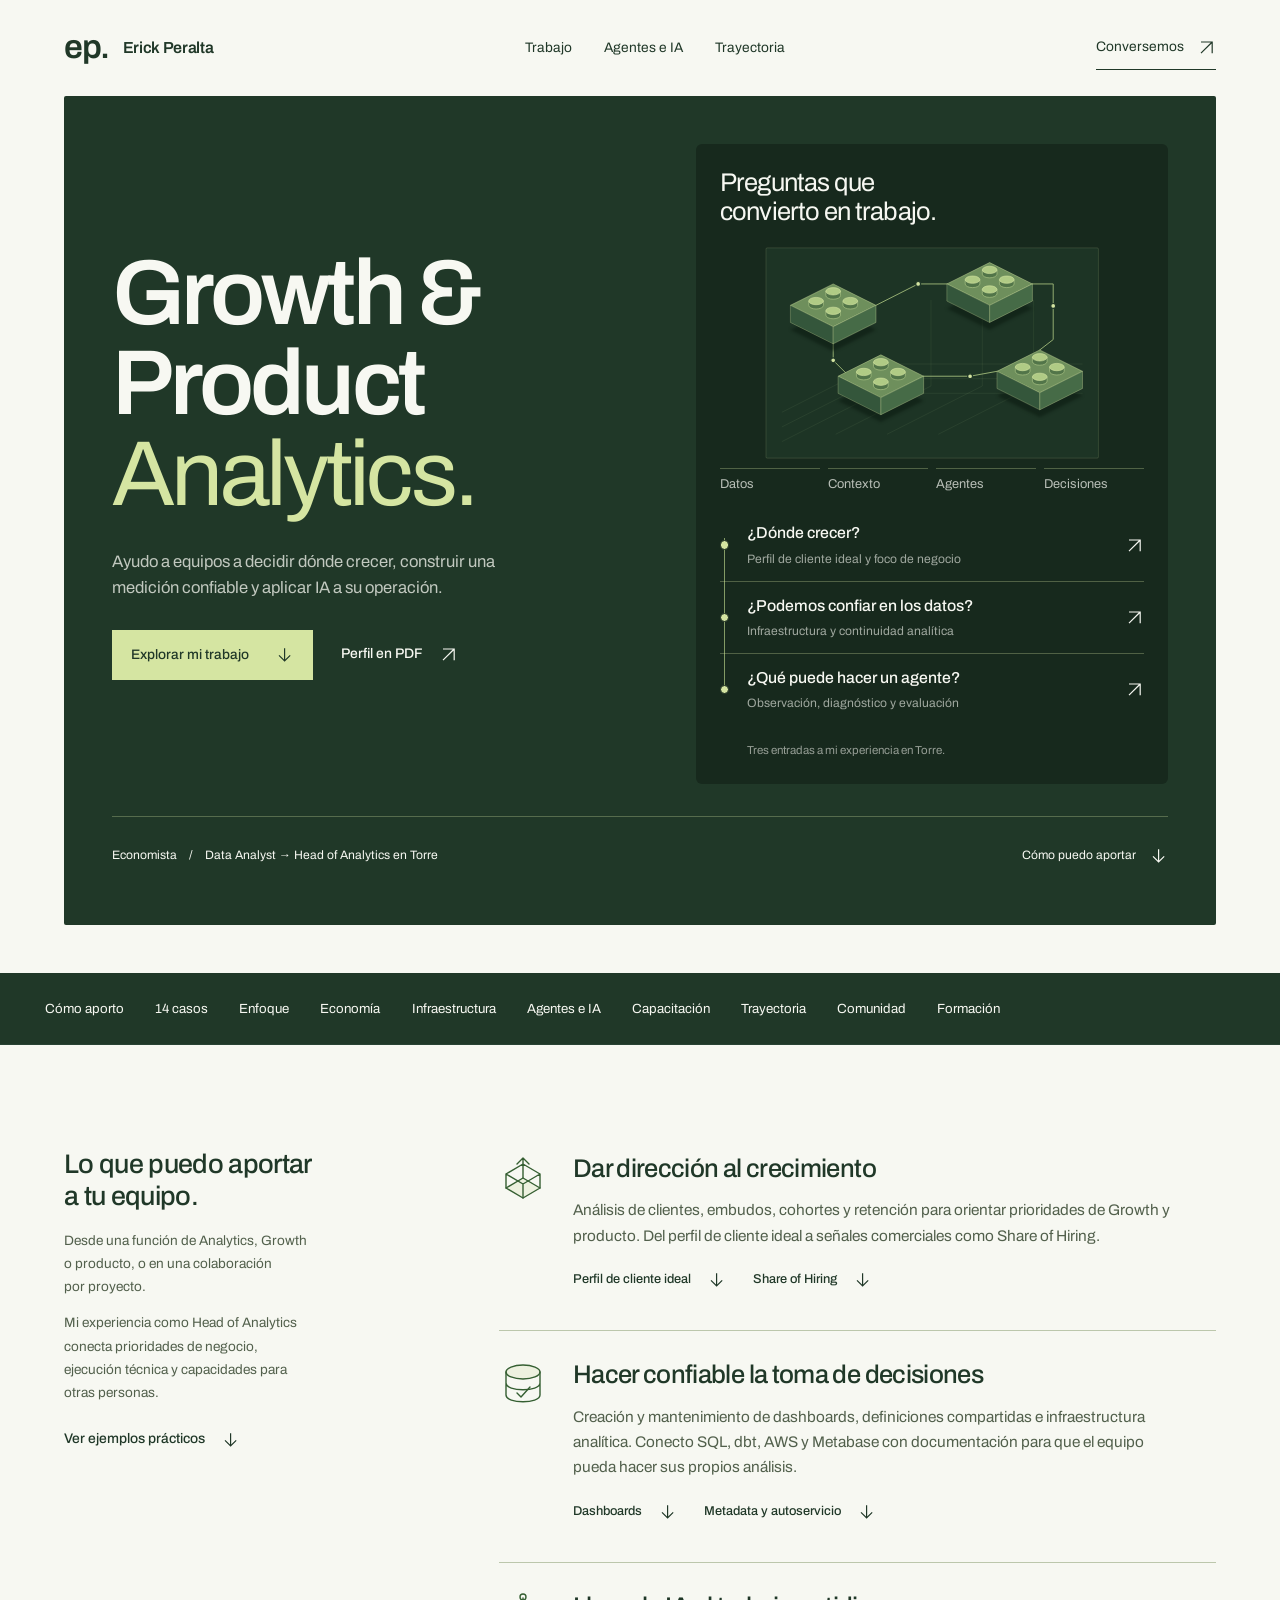
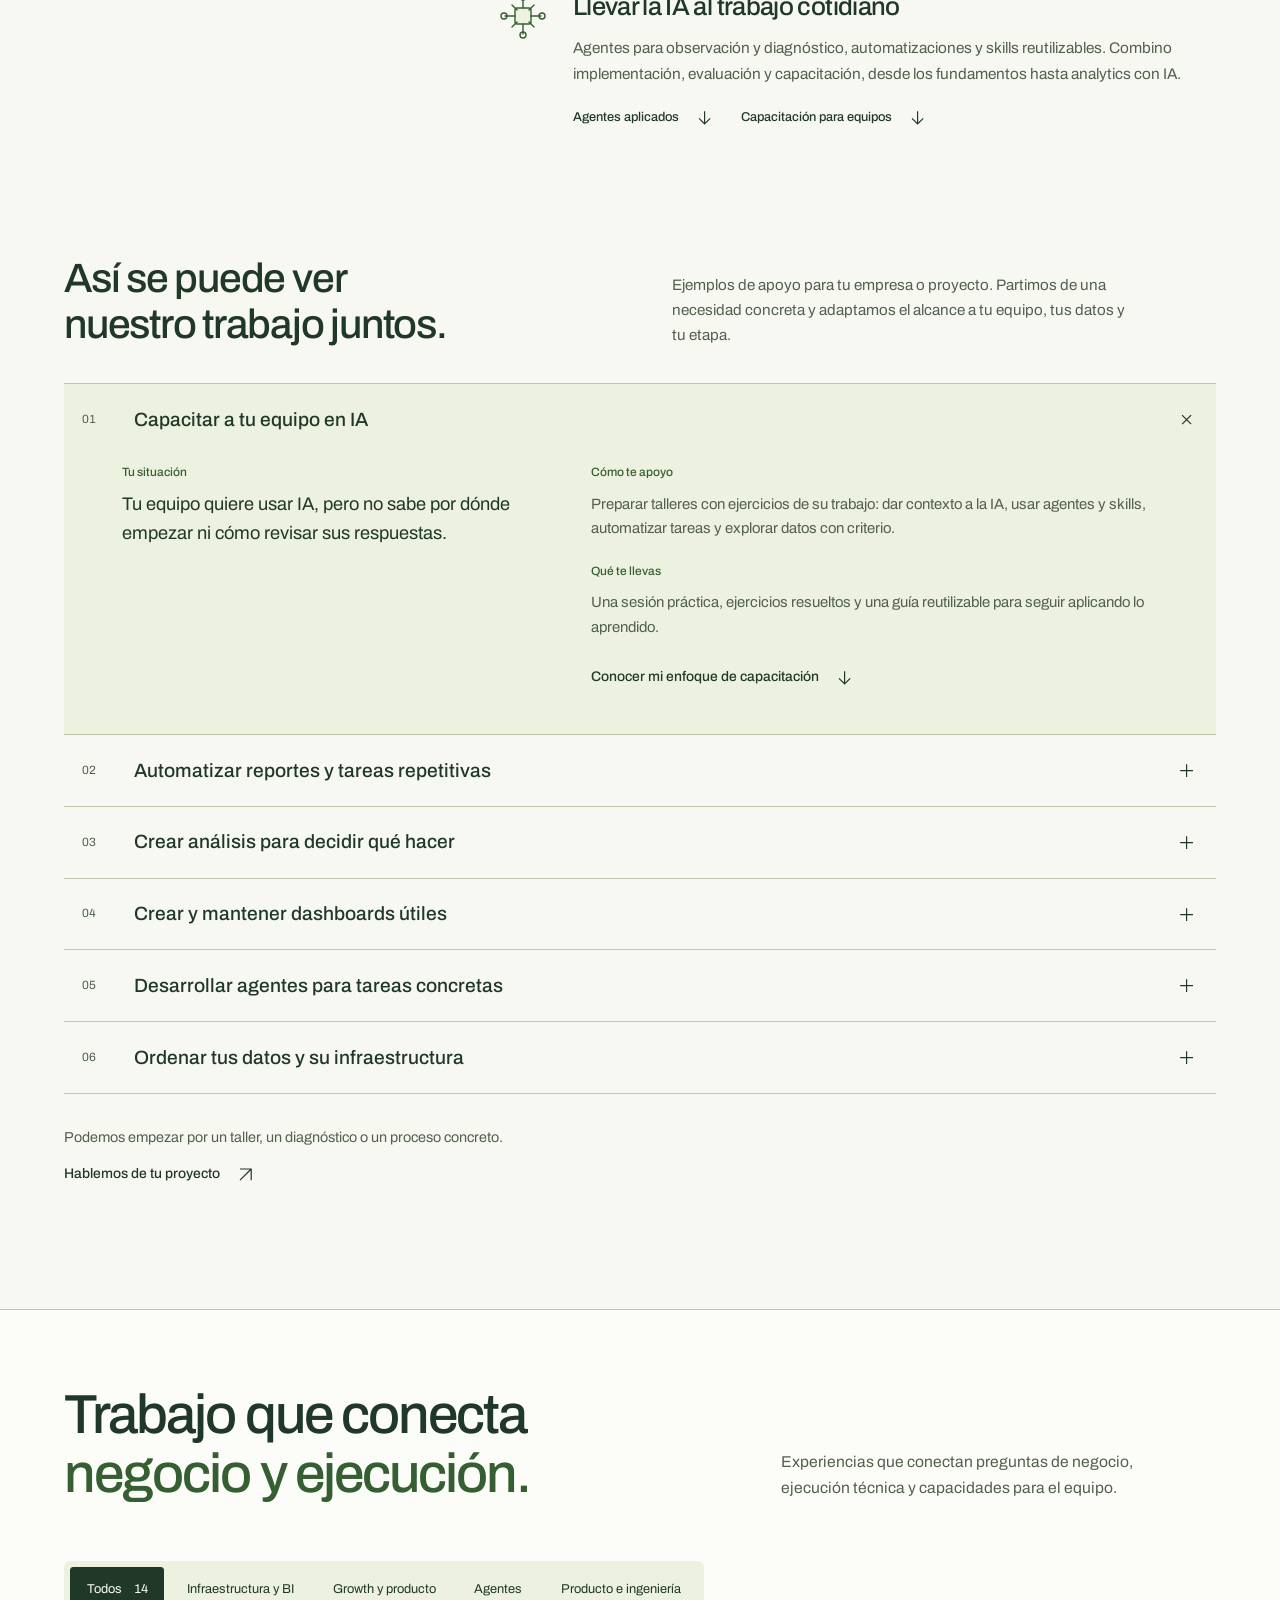
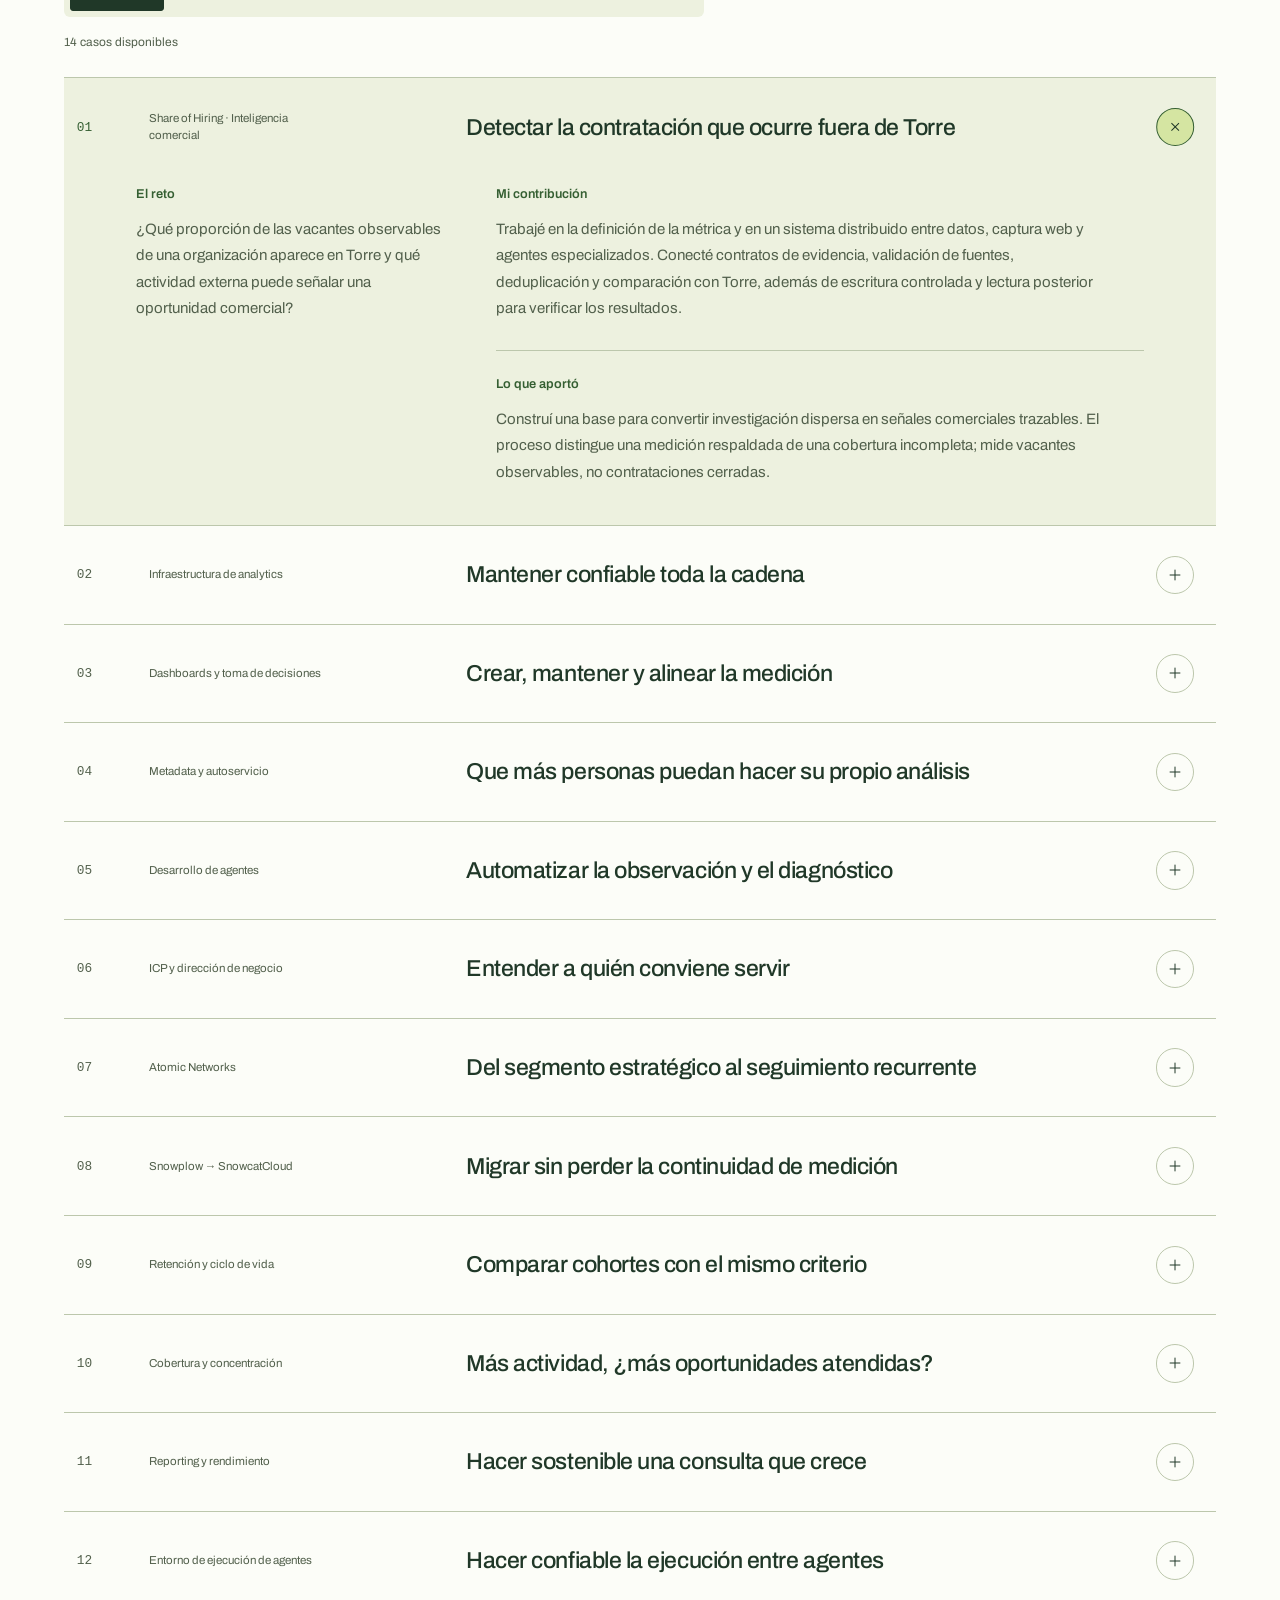
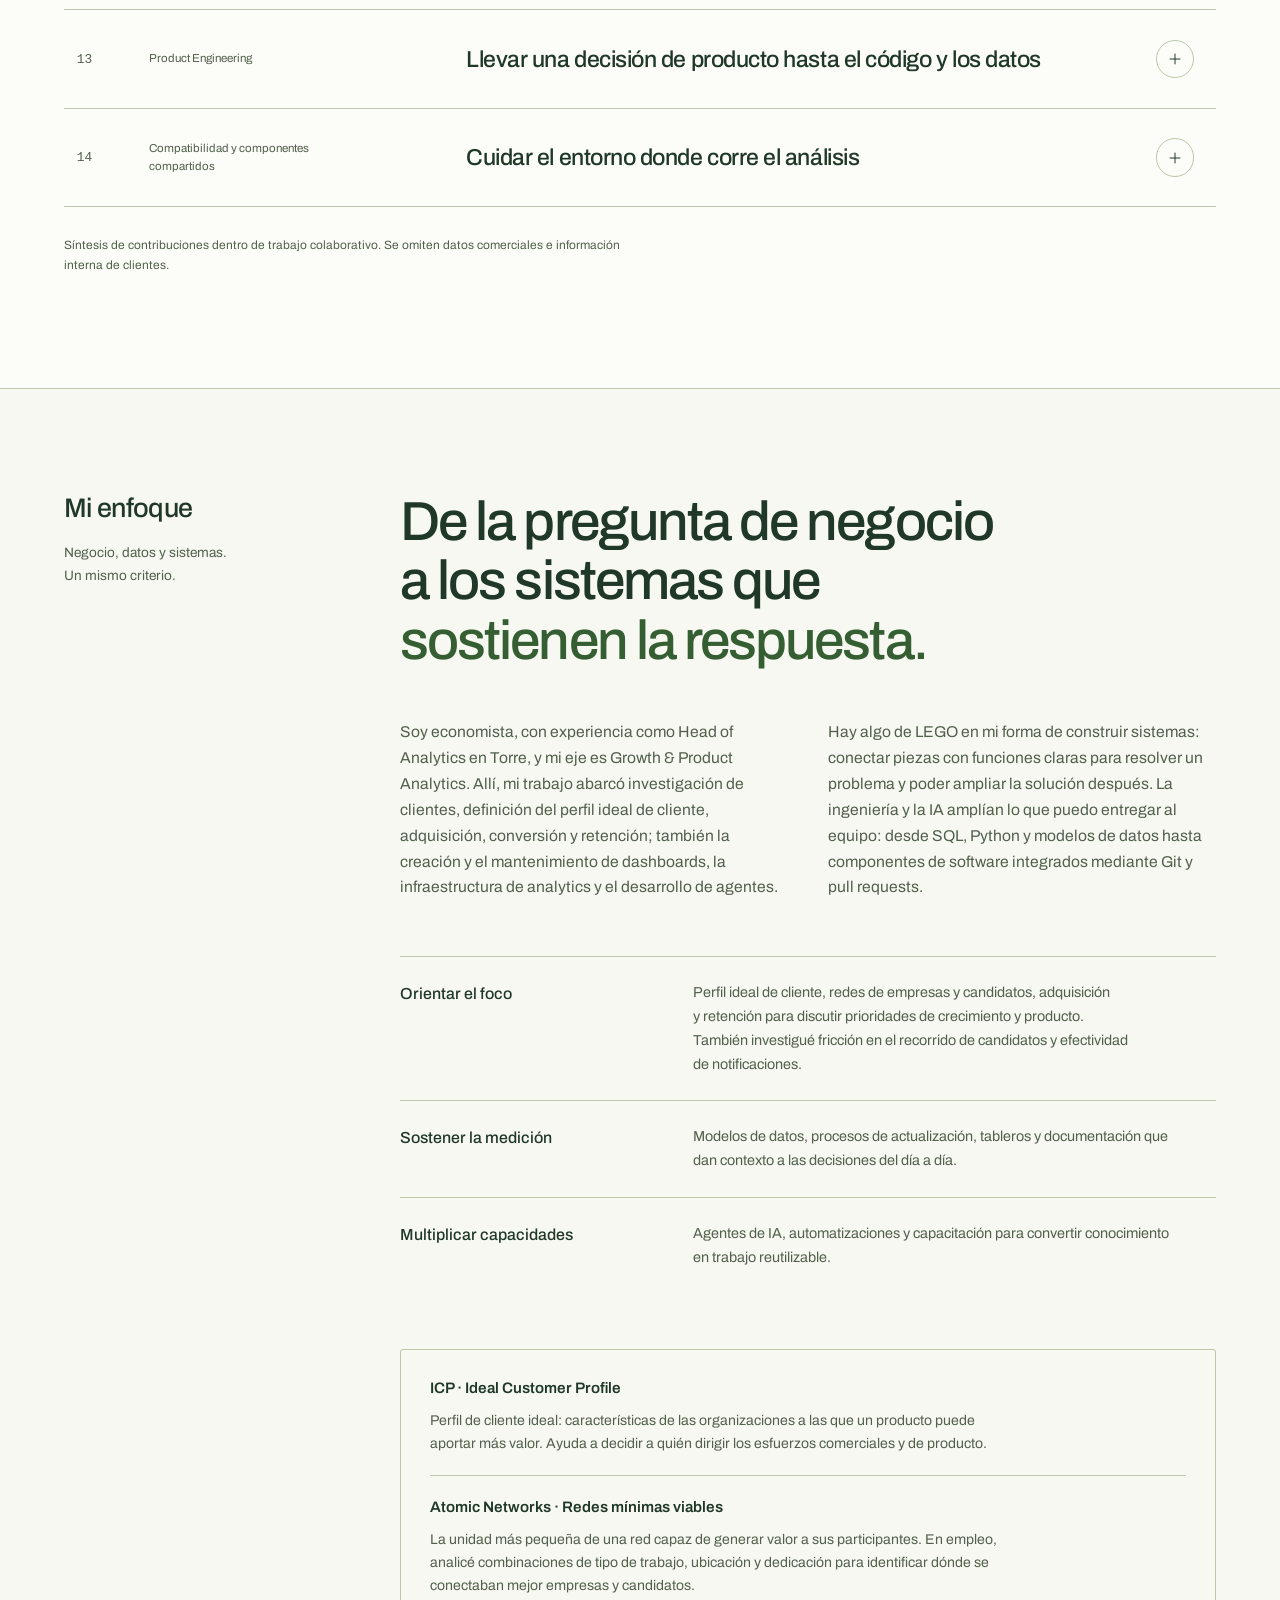
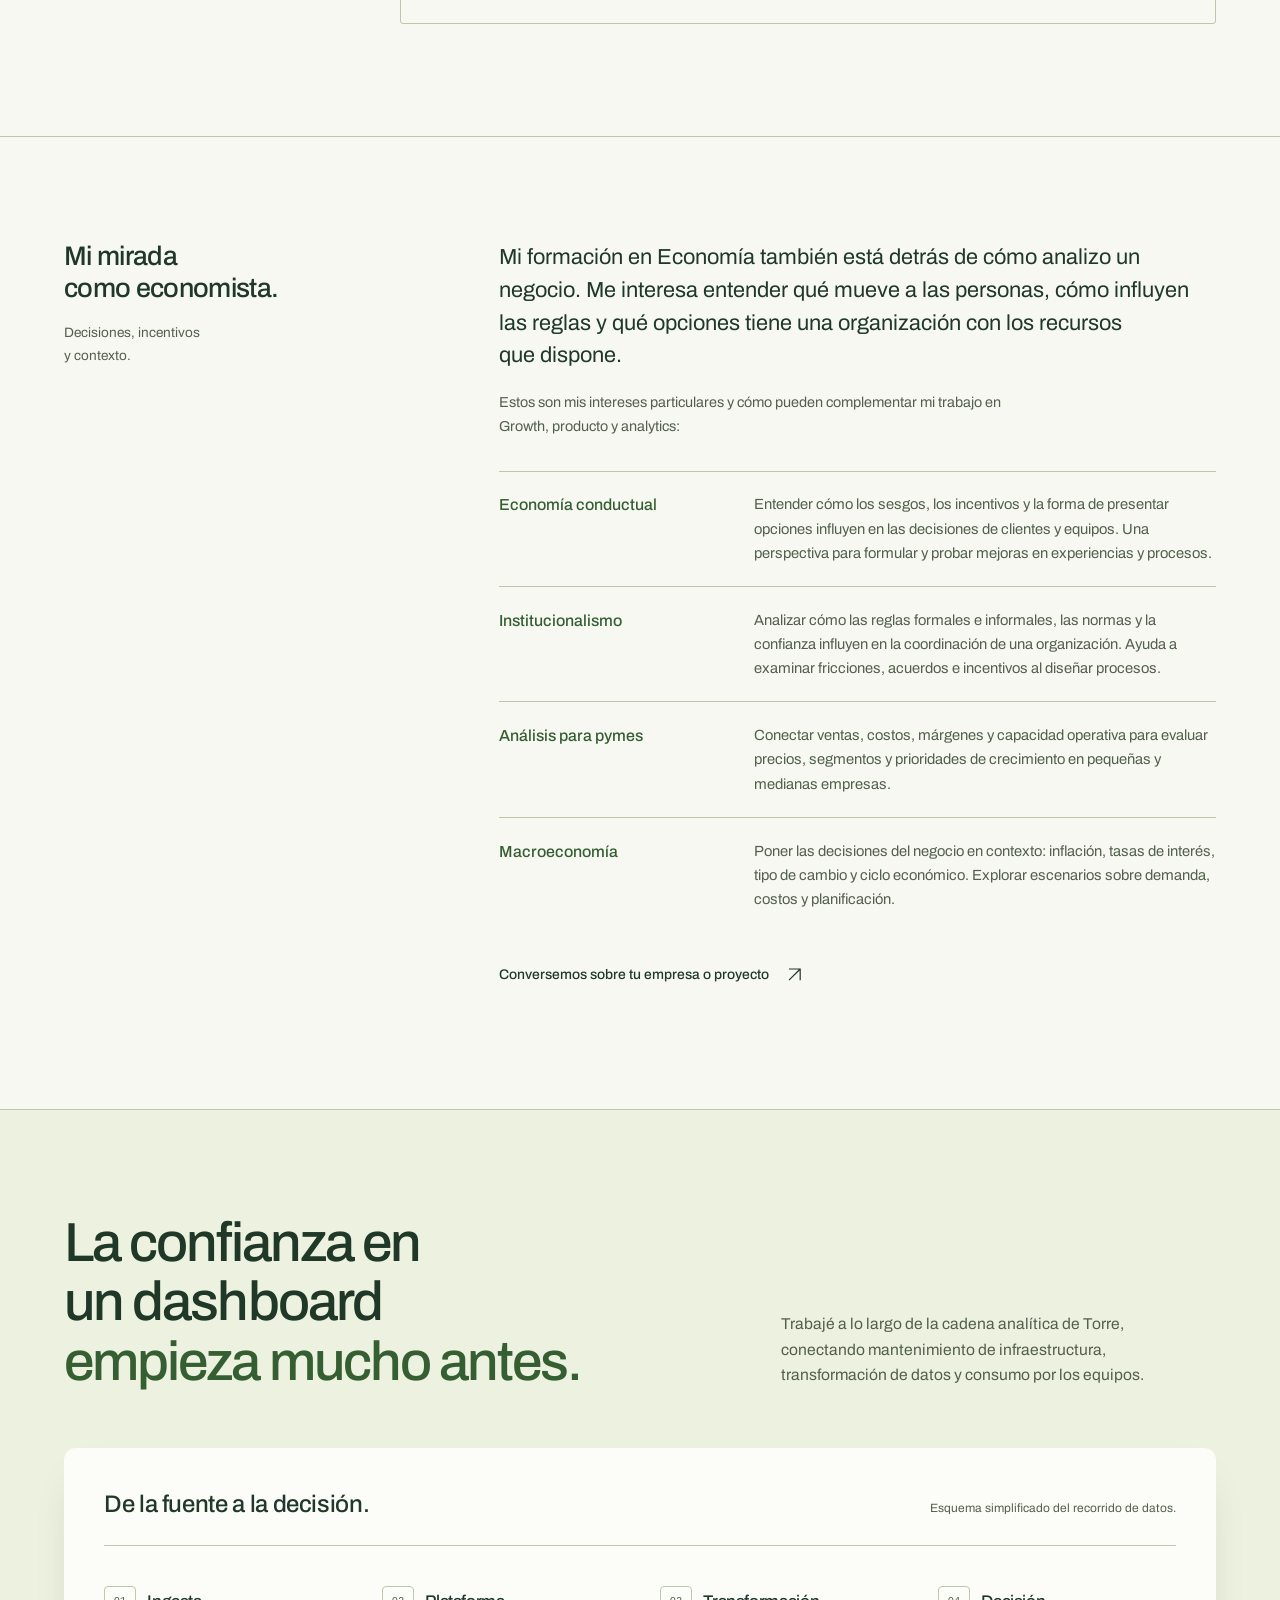
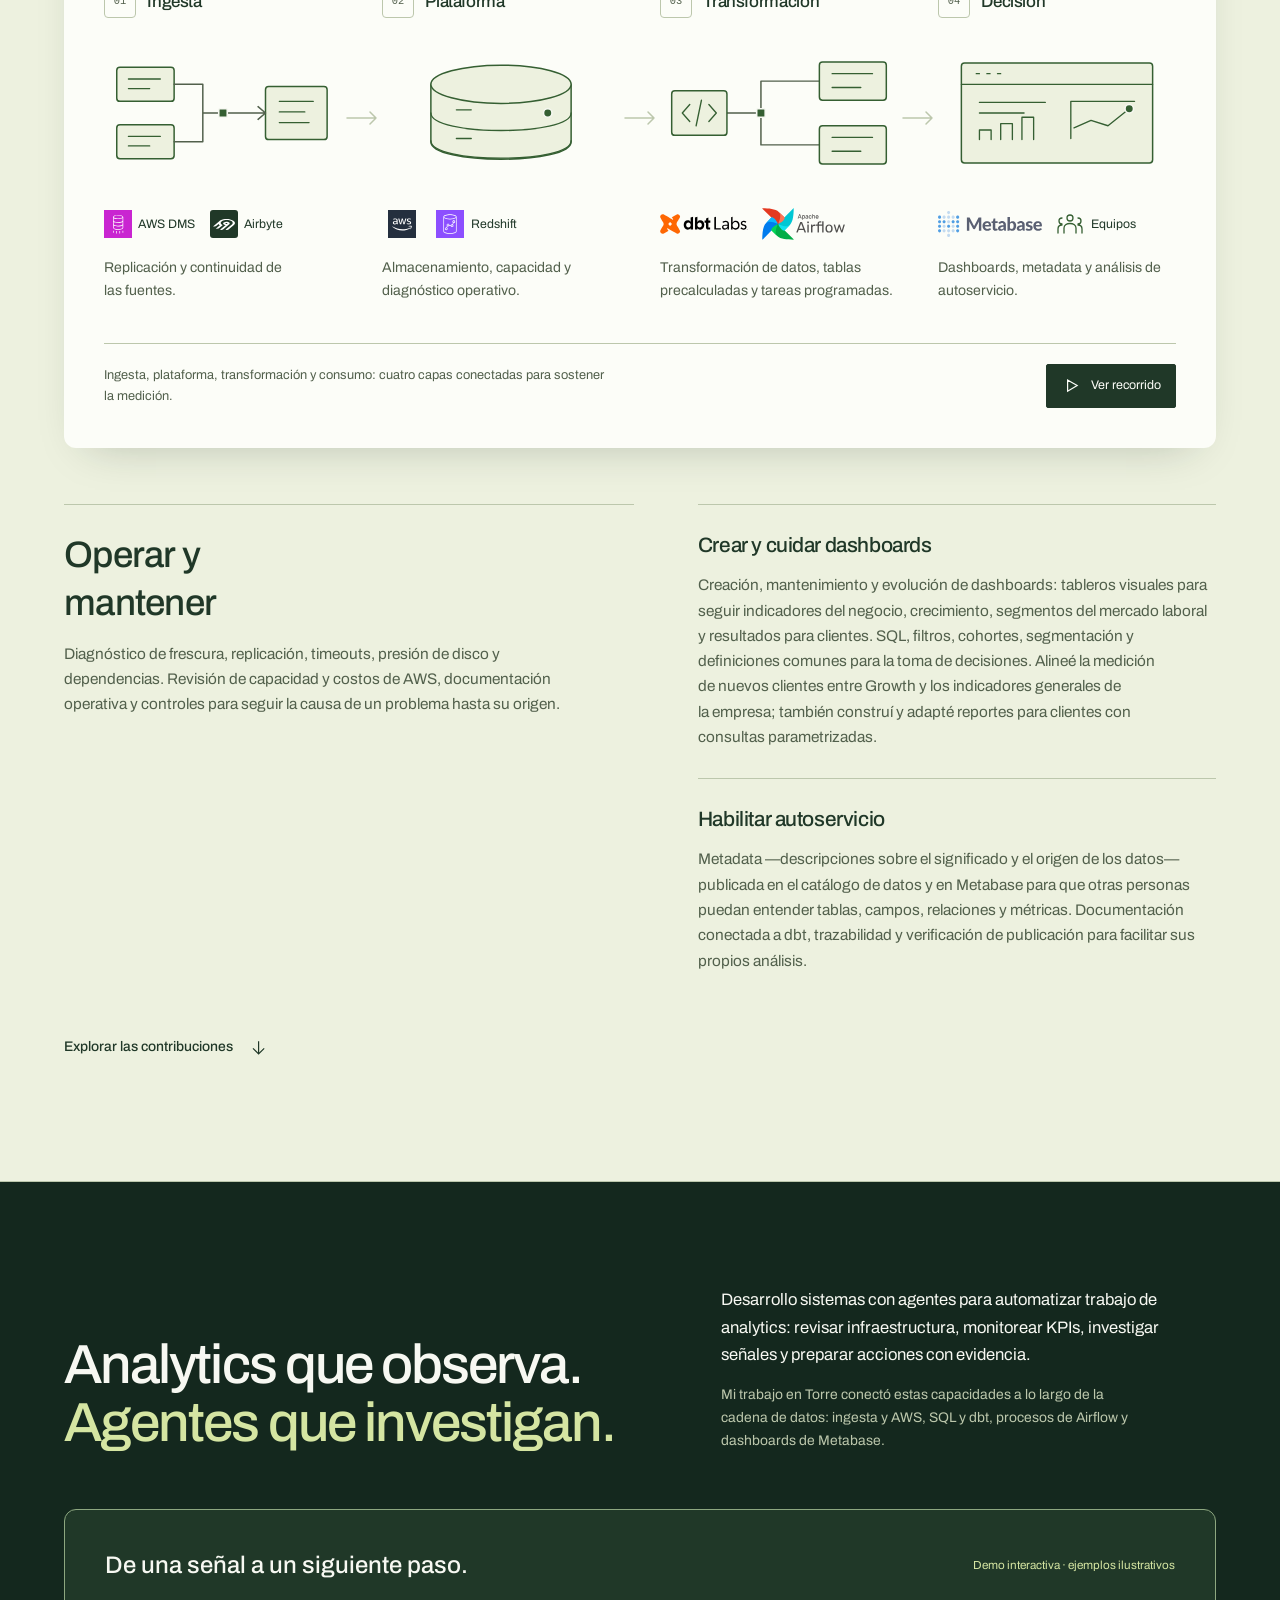
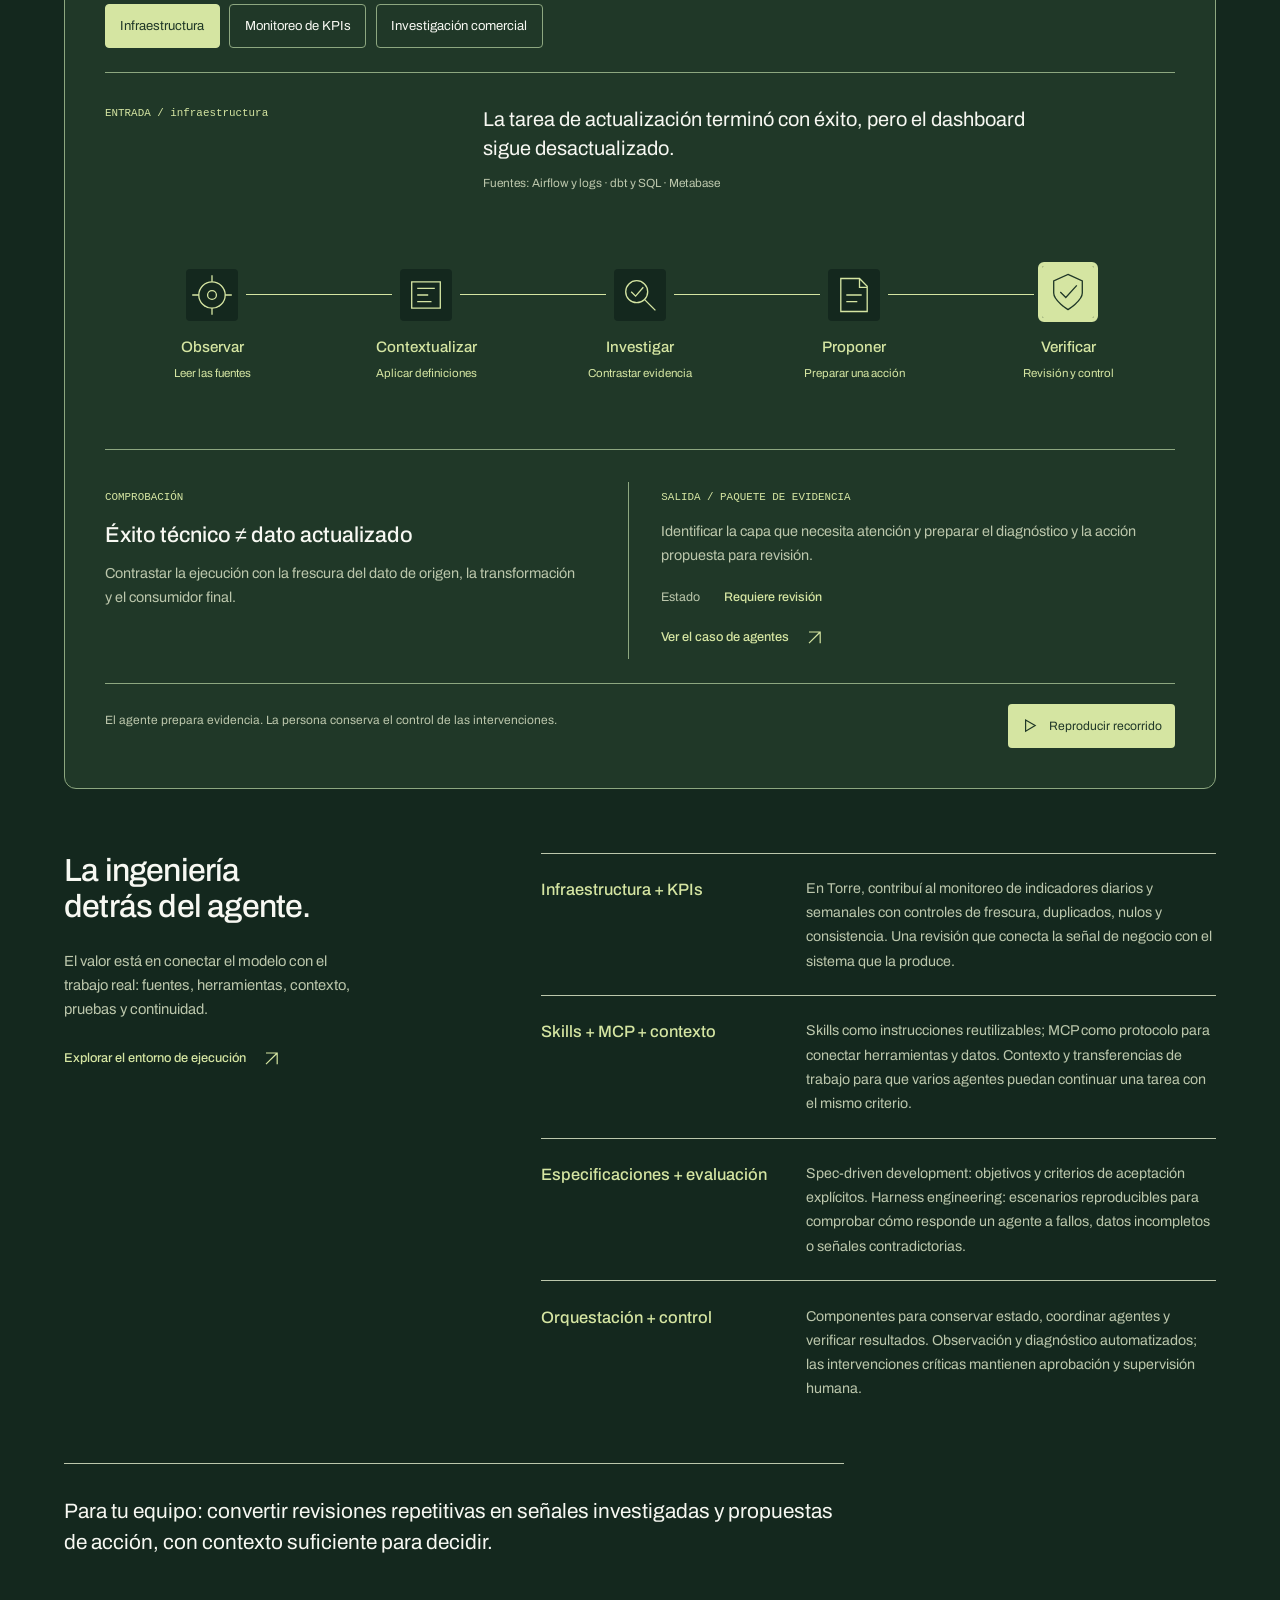
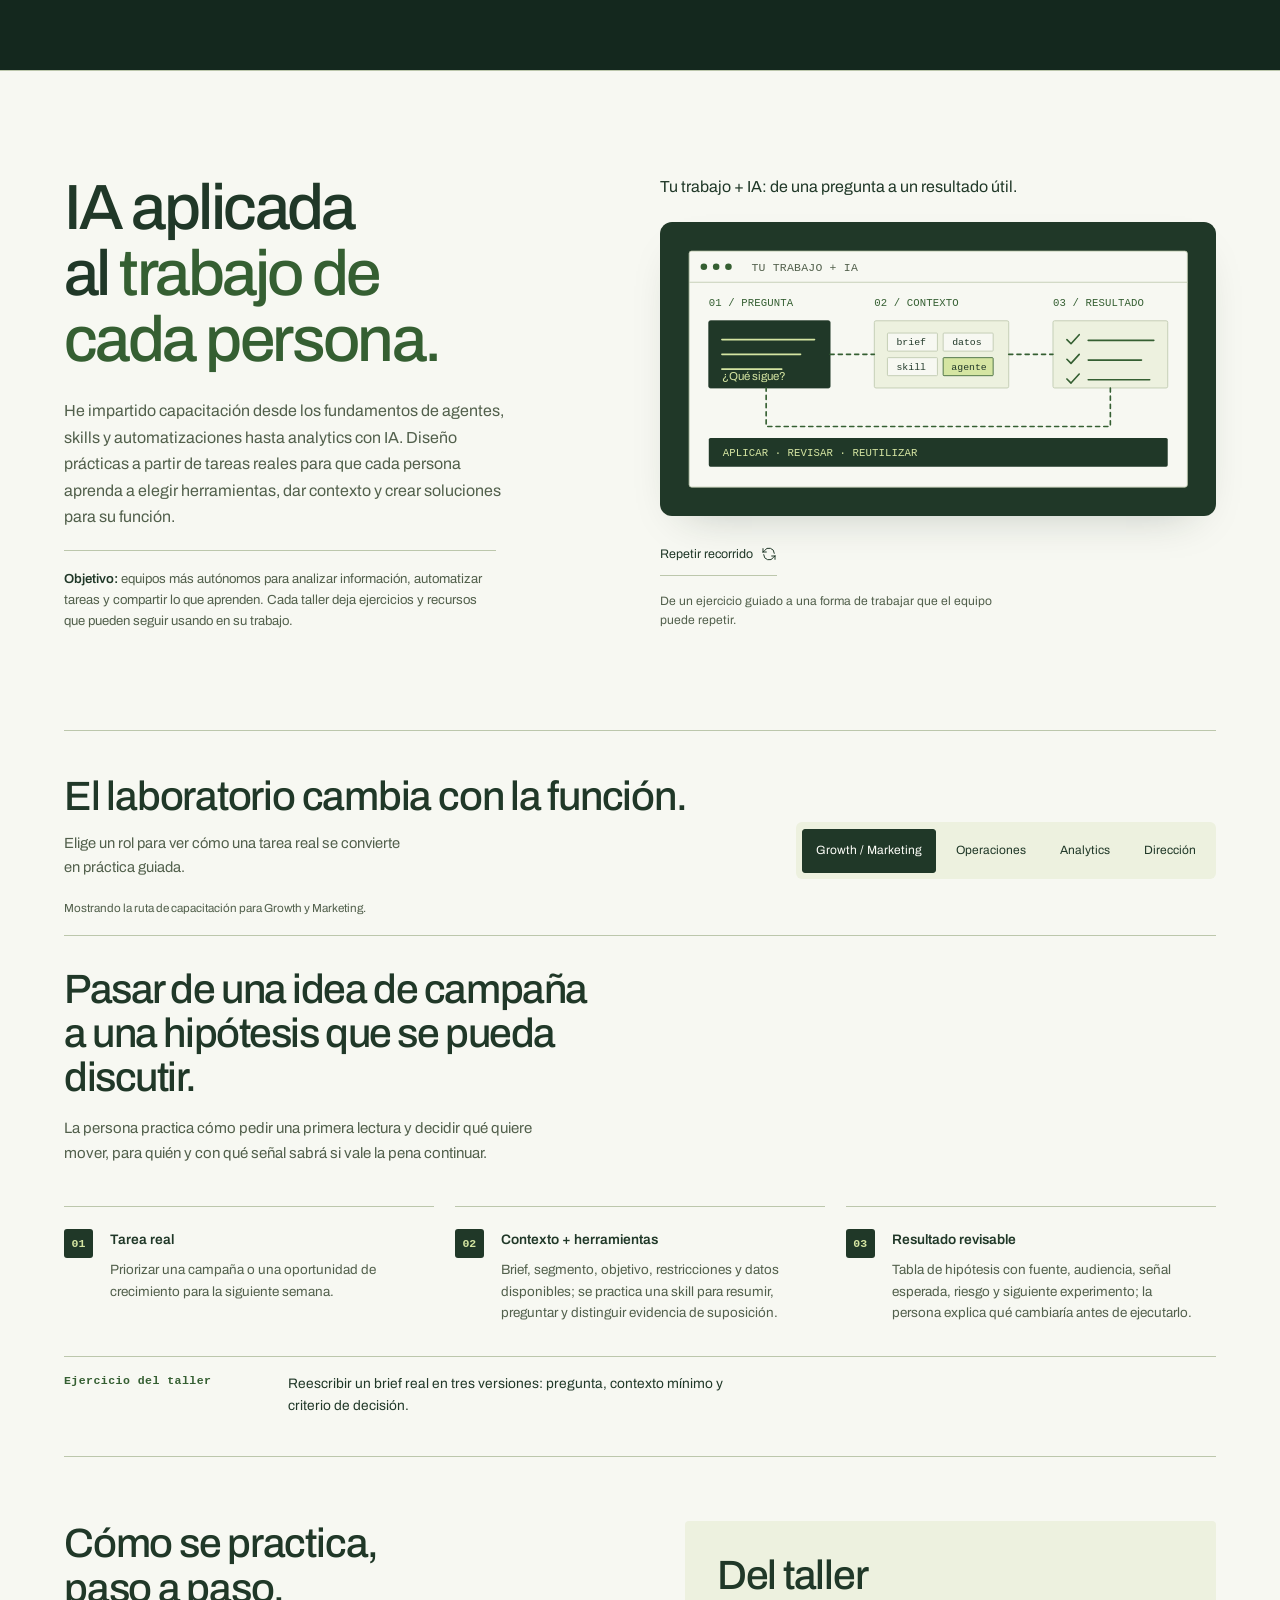
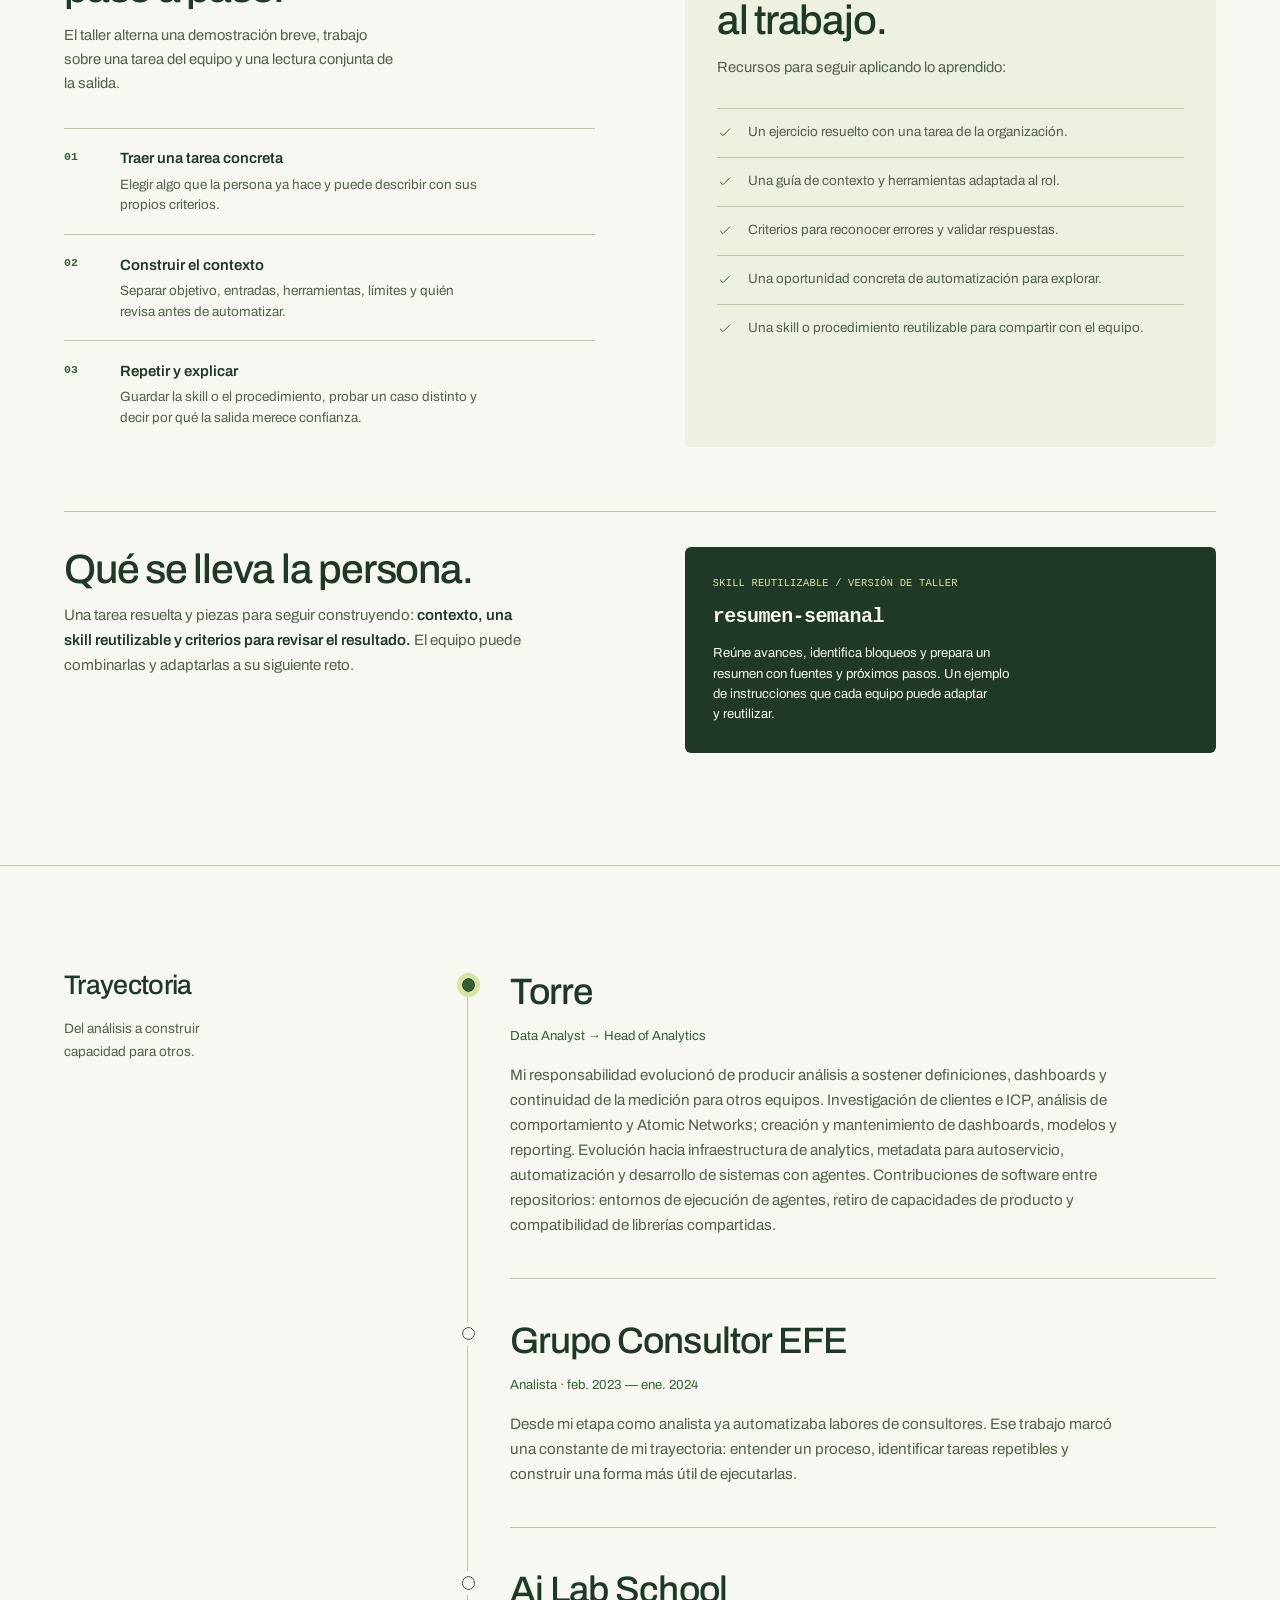
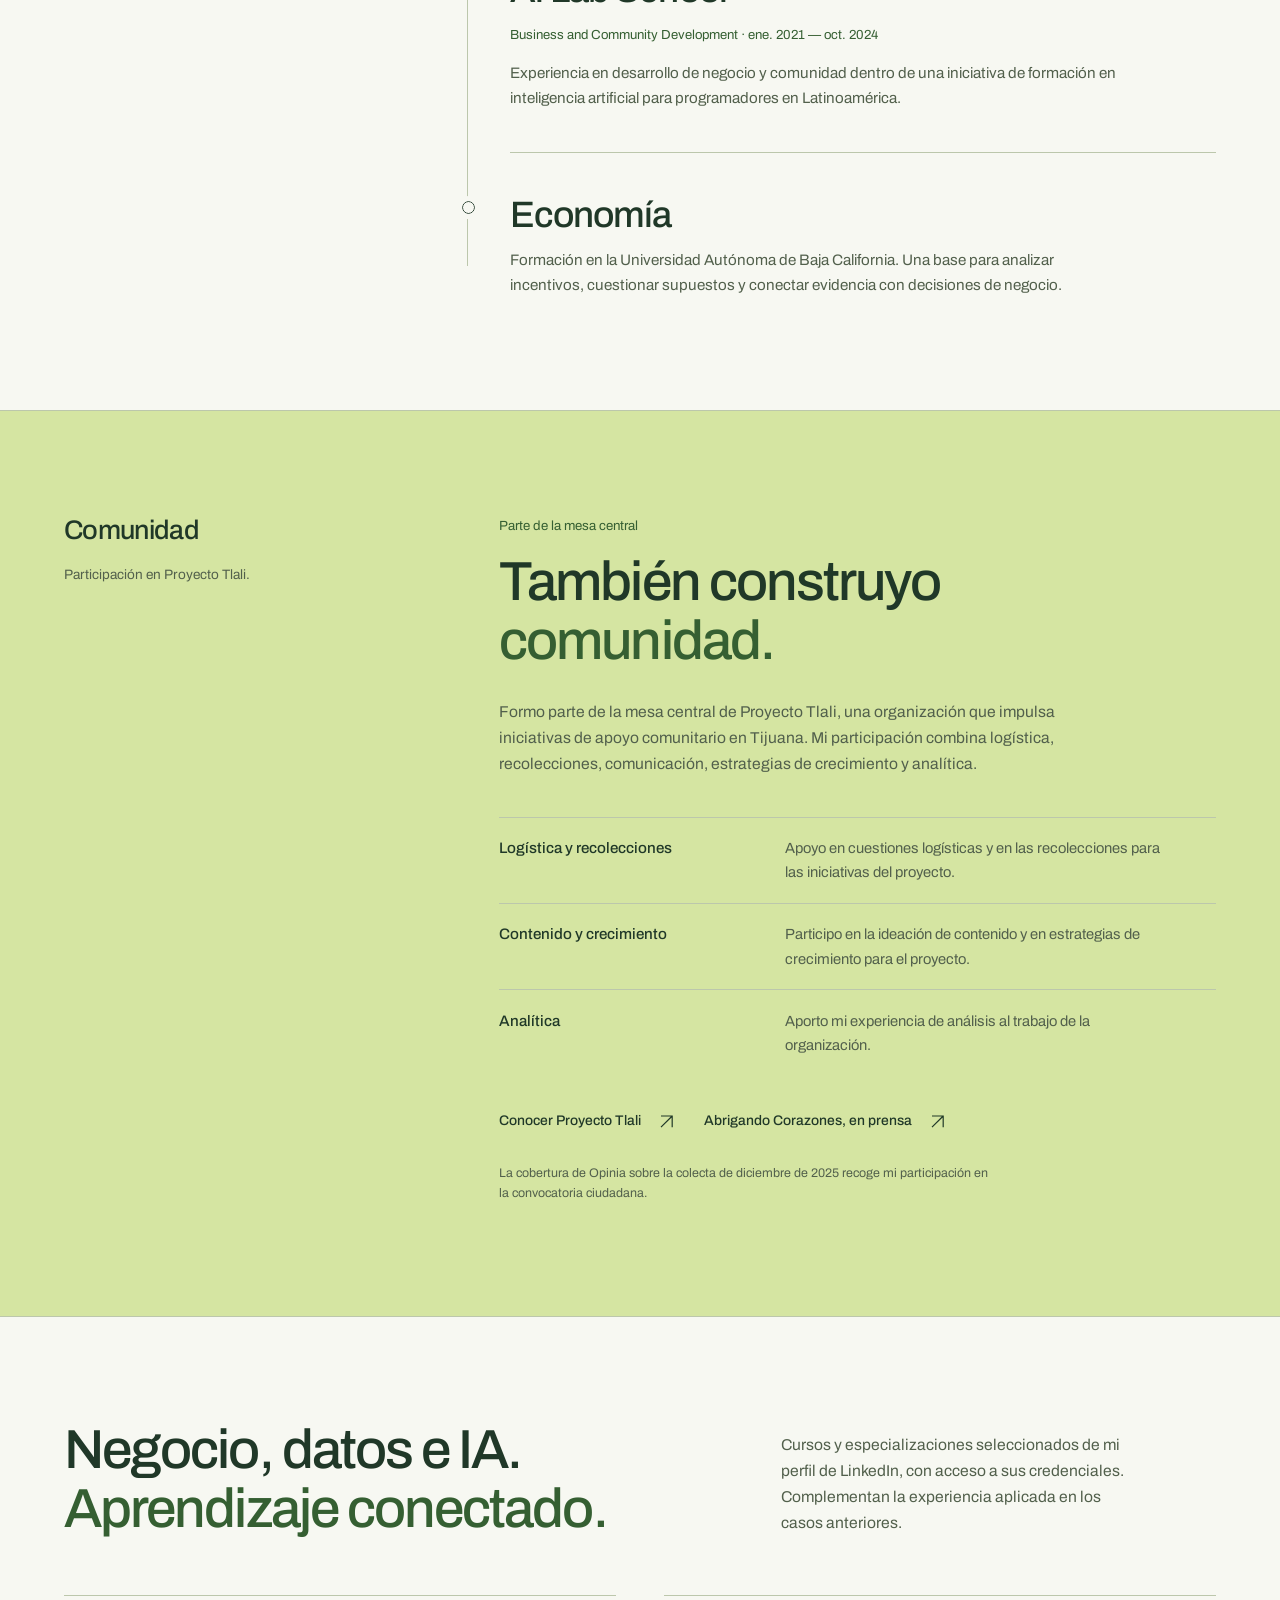
==== commit 096b960a: "Add recognizable construction bricks to the animated hero" ====
--- a/index.html
+++ b/index.html
@@ -50,7 +50,7 @@
         <figure class="hero-system" data-hero-system aria-labelledby="hero-system-title">
           <svg class="system-diagram" viewBox="0 0 560 360" role="img" aria-labelledby="hero-system-title hero-system-description">
             <title id="hero-system-title">Sistema modular para convertir datos en decisiones</title>
-            <desc id="hero-system-description">Diagrama isométrico de cuatro módulos conectados: Datos, Contexto, Agentes y Decisiones.</desc>
+            <desc id="hero-system-description">Cuatro piezas de construcción con botones de encaje, inspiradas en LEGO, conectan Datos, Contexto, Agentes y Decisiones.</desc>
             <rect class="system-surface" x="8" y="8" width="544" height="344" rx="2" />
             <g class="system-grid" aria-hidden="true">
               <path d="M34 277 190 198 526 198" />
@@ -75,33 +75,44 @@
               <path class="module-top" d="M48 102 118 67 188 102 118 137Z" />
               <path class="module-left" d="M48 102 118 137v28l-70-35Z" />
               <path class="module-right" d="M118 137 188 102v28l-70 35Z" />
-              <path class="module-detail" d="M67 112v13m10-8v13m10-8v13" />
-              <circle class="module-port" cx="172" cy="123" r="4" />
-              <path class="module-detail" d="M98 97h40m-40 7h30m-30 7h36" />
+
+              <g class="brick-stud"><path class="brick-stud-side" d="M106 79v7a12 6 0 0 0 24 0v-7Z"/><ellipse class="brick-stud-top" cx="118" cy="79" rx="12" ry="6"/></g>
+              <g class="brick-stud"><path class="brick-stud-side" d="M78 95v7a12 6 0 0 0 24 0v-7Z"/><ellipse class="brick-stud-top" cx="90" cy="95" rx="12" ry="6"/></g>
+              <g class="brick-stud"><path class="brick-stud-side" d="M134 95v7a12 6 0 0 0 24 0v-7Z"/><ellipse class="brick-stud-top" cx="146" cy="95" rx="12" ry="6"/></g>
+              <g class="brick-stud"><path class="brick-stud-side" d="M106 111v7a12 6 0 0 0 24 0v-7Z"/><ellipse class="brick-stud-top" cx="118" cy="111" rx="12" ry="6"/></g>
             </g>
             <g class="hero-module" data-hero-part="contexto">
               <path class="module-shadow" d="M304 101 374 66 444 101 374 136Z" />
               <path class="module-top" d="M304 67 374 32 444 67 374 102Z" />
               <path class="module-left" d="M304 67 374 102v28l-70-35Z" />
               <path class="module-right" d="M374 102 444 67v28l-70 35Z" />
-              <path class="module-detail" d="M324 77v13m10-8v13m10-8v13M352 57h40v20h-40Z" />
-              <circle class="module-port" cx="427" cy="89" r="4" />
+
+              <g class="brick-stud"><path class="brick-stud-side" d="M362 44v7a12 6 0 0 0 24 0v-7Z"/><ellipse class="brick-stud-top" cx="374" cy="44" rx="12" ry="6"/></g>
+              <g class="brick-stud"><path class="brick-stud-side" d="M334 60v7a12 6 0 0 0 24 0v-7Z"/><ellipse class="brick-stud-top" cx="346" cy="60" rx="12" ry="6"/></g>
+              <g class="brick-stud"><path class="brick-stud-side" d="M390 60v7a12 6 0 0 0 24 0v-7Z"/><ellipse class="brick-stud-top" cx="402" cy="60" rx="12" ry="6"/></g>
+              <g class="brick-stud"><path class="brick-stud-side" d="M362 76v7a12 6 0 0 0 24 0v-7Z"/><ellipse class="brick-stud-top" cx="374" cy="76" rx="12" ry="6"/></g>
             </g>
             <g class="hero-module" data-hero-part="agentes">
               <path class="module-shadow" d="M126 252 196 217 266 252 196 287Z" />
               <path class="module-top" d="M126 218 196 183 266 218 196 253Z" />
               <path class="module-left" d="M126 218 196 253v28l-70-35Z" />
               <path class="module-right" d="M196 253 266 218v28l-70 35Z" />
-              <path class="module-detail" d="M146 228v13m10-8v13m10-8v13M184 211h24v14h-24Zm12-8v8m0 14v8m-20-15h8m24 0h8" />
-              <circle class="module-port" cx="249" cy="240" r="4" />
+
+              <g class="brick-stud"><path class="brick-stud-side" d="M184 195v7a12 6 0 0 0 24 0v-7Z"/><ellipse class="brick-stud-top" cx="196" cy="195" rx="12" ry="6"/></g>
+              <g class="brick-stud"><path class="brick-stud-side" d="M156 211v7a12 6 0 0 0 24 0v-7Z"/><ellipse class="brick-stud-top" cx="168" cy="211" rx="12" ry="6"/></g>
+              <g class="brick-stud"><path class="brick-stud-side" d="M212 211v7a12 6 0 0 0 24 0v-7Z"/><ellipse class="brick-stud-top" cx="224" cy="211" rx="12" ry="6"/></g>
+              <g class="brick-stud"><path class="brick-stud-side" d="M184 227v7a12 6 0 0 0 24 0v-7Z"/><ellipse class="brick-stud-top" cx="196" cy="227" rx="12" ry="6"/></g>
             </g>
             <g class="hero-module" data-hero-part="decisiones">
               <path class="module-shadow" d="M386 244 456 209 526 244 456 279Z" />
               <path class="module-top" d="M386 210 456 175 526 210 456 245Z" />
               <path class="module-left" d="M386 210 456 245v28l-70-35Z" />
               <path class="module-right" d="M456 245 526 210v28l-70 35Z" />
-              <path class="module-detail" d="M406 220v13m10-8v13m10-8v13m15-34 10 8 19-18" />
-              <circle class="module-port" cx="509" cy="232" r="4" />
+
+              <g class="brick-stud"><path class="brick-stud-side" d="M444 187v7a12 6 0 0 0 24 0v-7Z"/><ellipse class="brick-stud-top" cx="456" cy="187" rx="12" ry="6"/></g>
+              <g class="brick-stud"><path class="brick-stud-side" d="M416 203v7a12 6 0 0 0 24 0v-7Z"/><ellipse class="brick-stud-top" cx="428" cy="203" rx="12" ry="6"/></g>
+              <g class="brick-stud"><path class="brick-stud-side" d="M472 203v7a12 6 0 0 0 24 0v-7Z"/><ellipse class="brick-stud-top" cx="484" cy="203" rx="12" ry="6"/></g>
+              <g class="brick-stud"><path class="brick-stud-side" d="M444 219v7a12 6 0 0 0 24 0v-7Z"/><ellipse class="brick-stud-top" cx="456" cy="219" rx="12" ry="6"/></g>
             </g>
           </svg>
           <figcaption class="system-key">
--- a/hero-system.css
+++ b/hero-system.css
@@ -448,3 +448,7 @@
 @media(max-width:760px){.hero{grid-template-columns:1fr;padding:2rem 1.5rem 1rem;gap:2rem}.work-map{padding:1rem}.system-diagram{max-height:none}.map-links small{font-size:.72rem}.hero h1{font-size:clamp(3.2rem,13vw,5.7rem)}}
 @media(prefers-reduced-motion:reduce){.hero-system .hero-module.is-related{transform:none}}
 body[data-motion=reduce] .hero-system .hero-module.is-related{transform:none}
+
+/* Construction bricks: raised round studs make the LEGO reference visual. */
+.brick-stud-side{fill:#527549;stroke:#b2cb8a;stroke-width:1}
+.brick-stud-top{fill:#b0cb85;stroke:#d5e5a2;stroke-width:1}
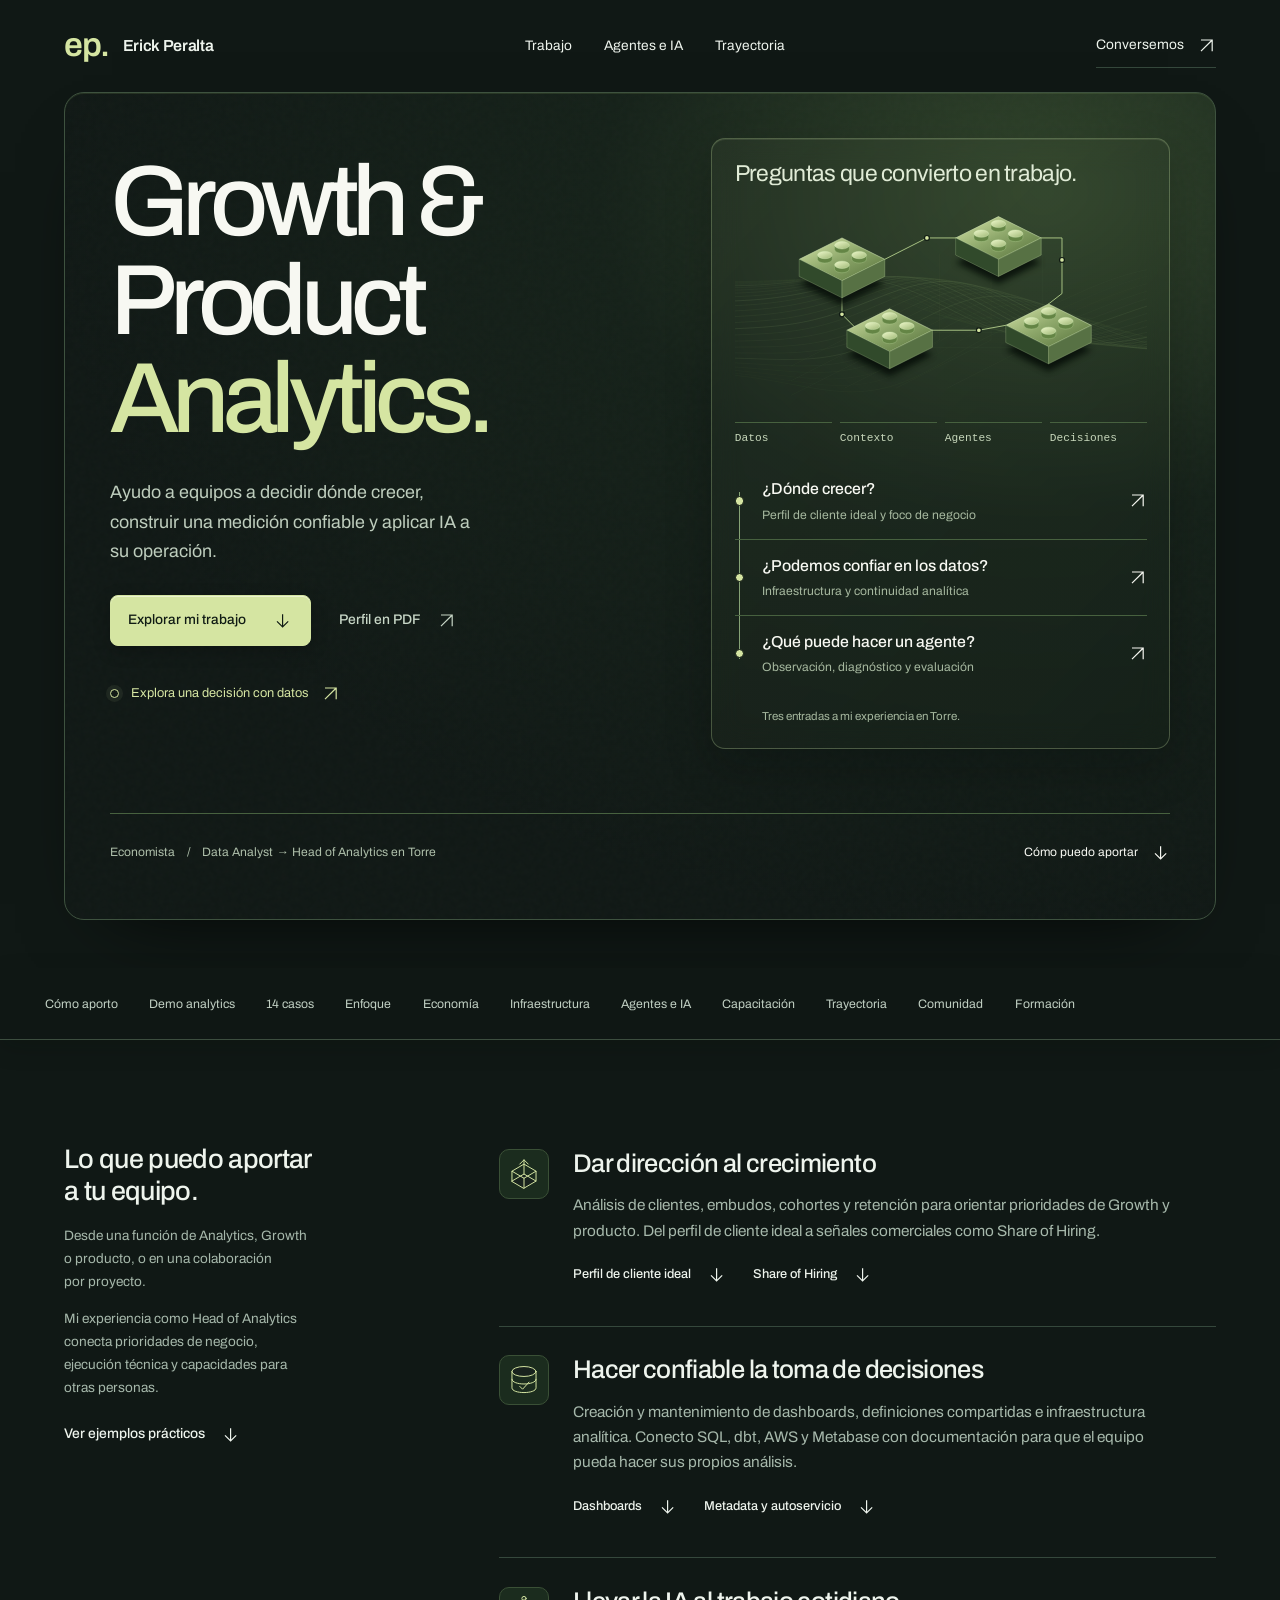
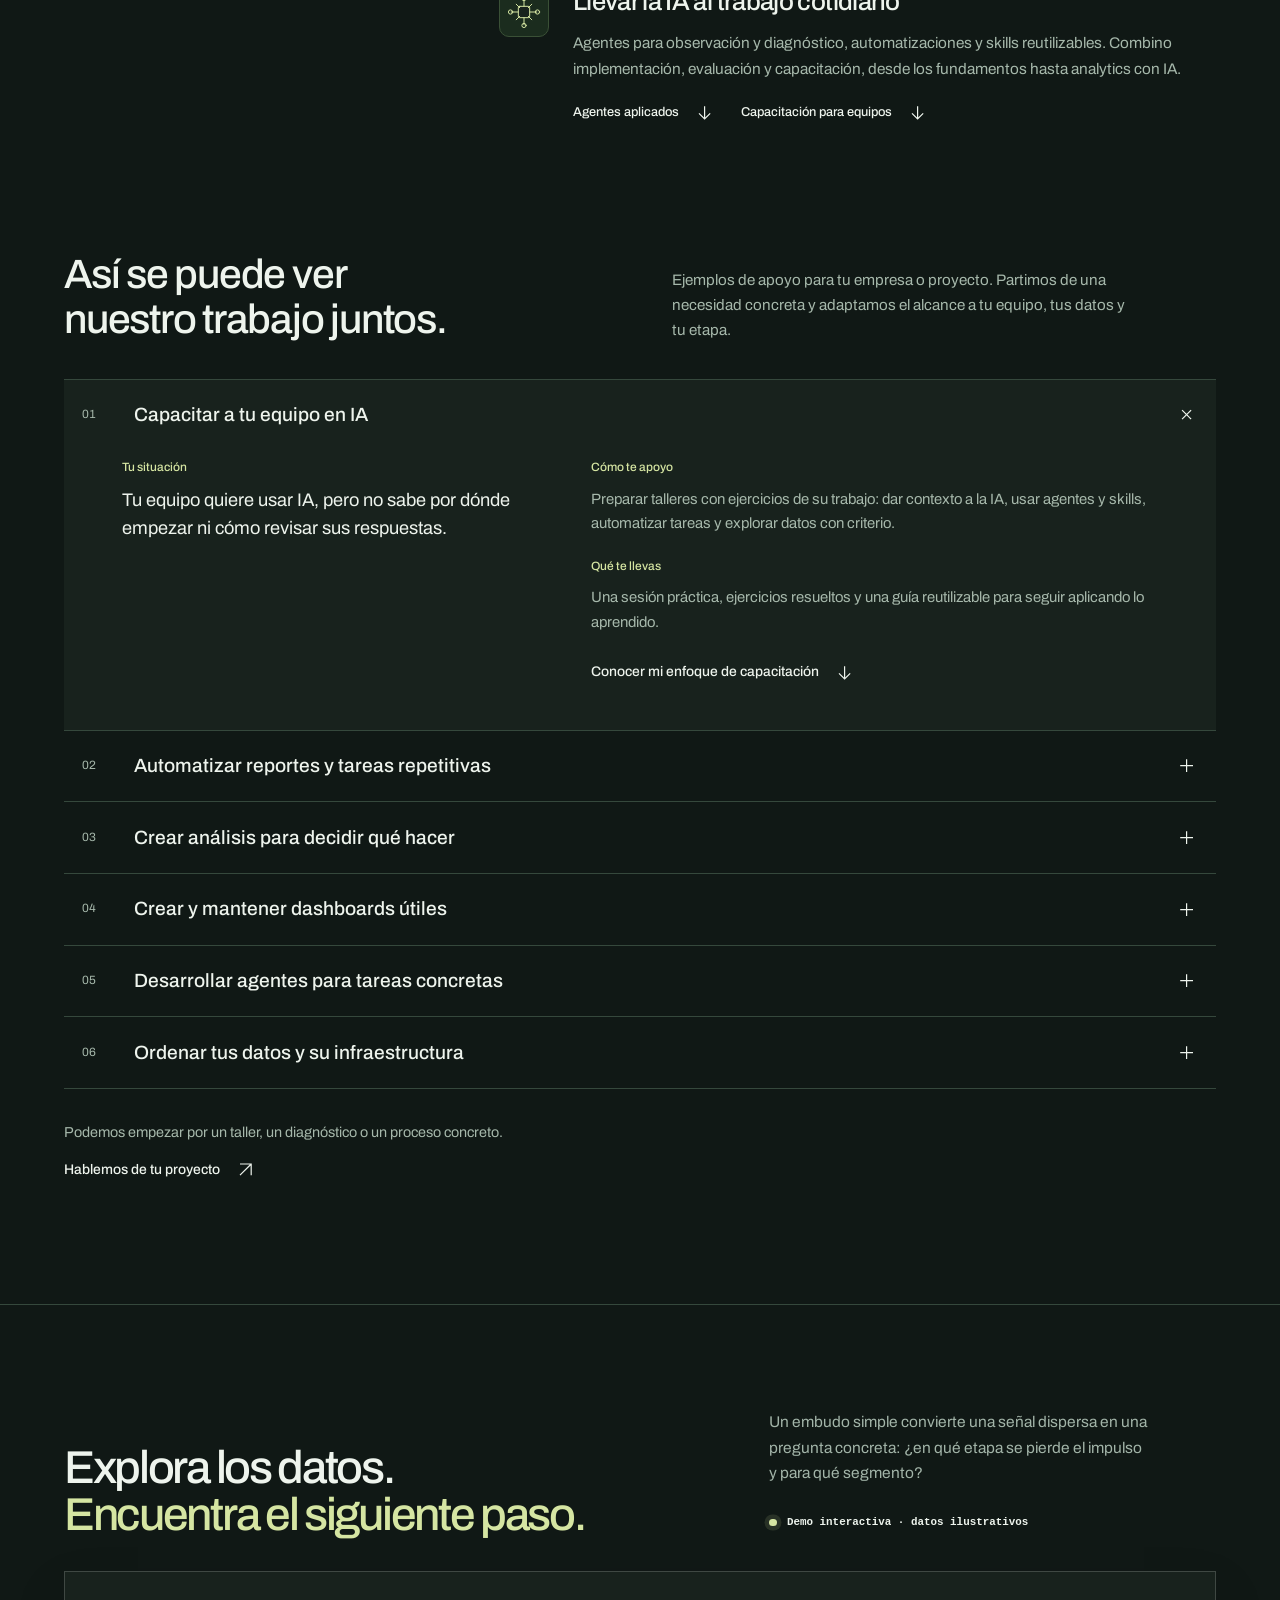
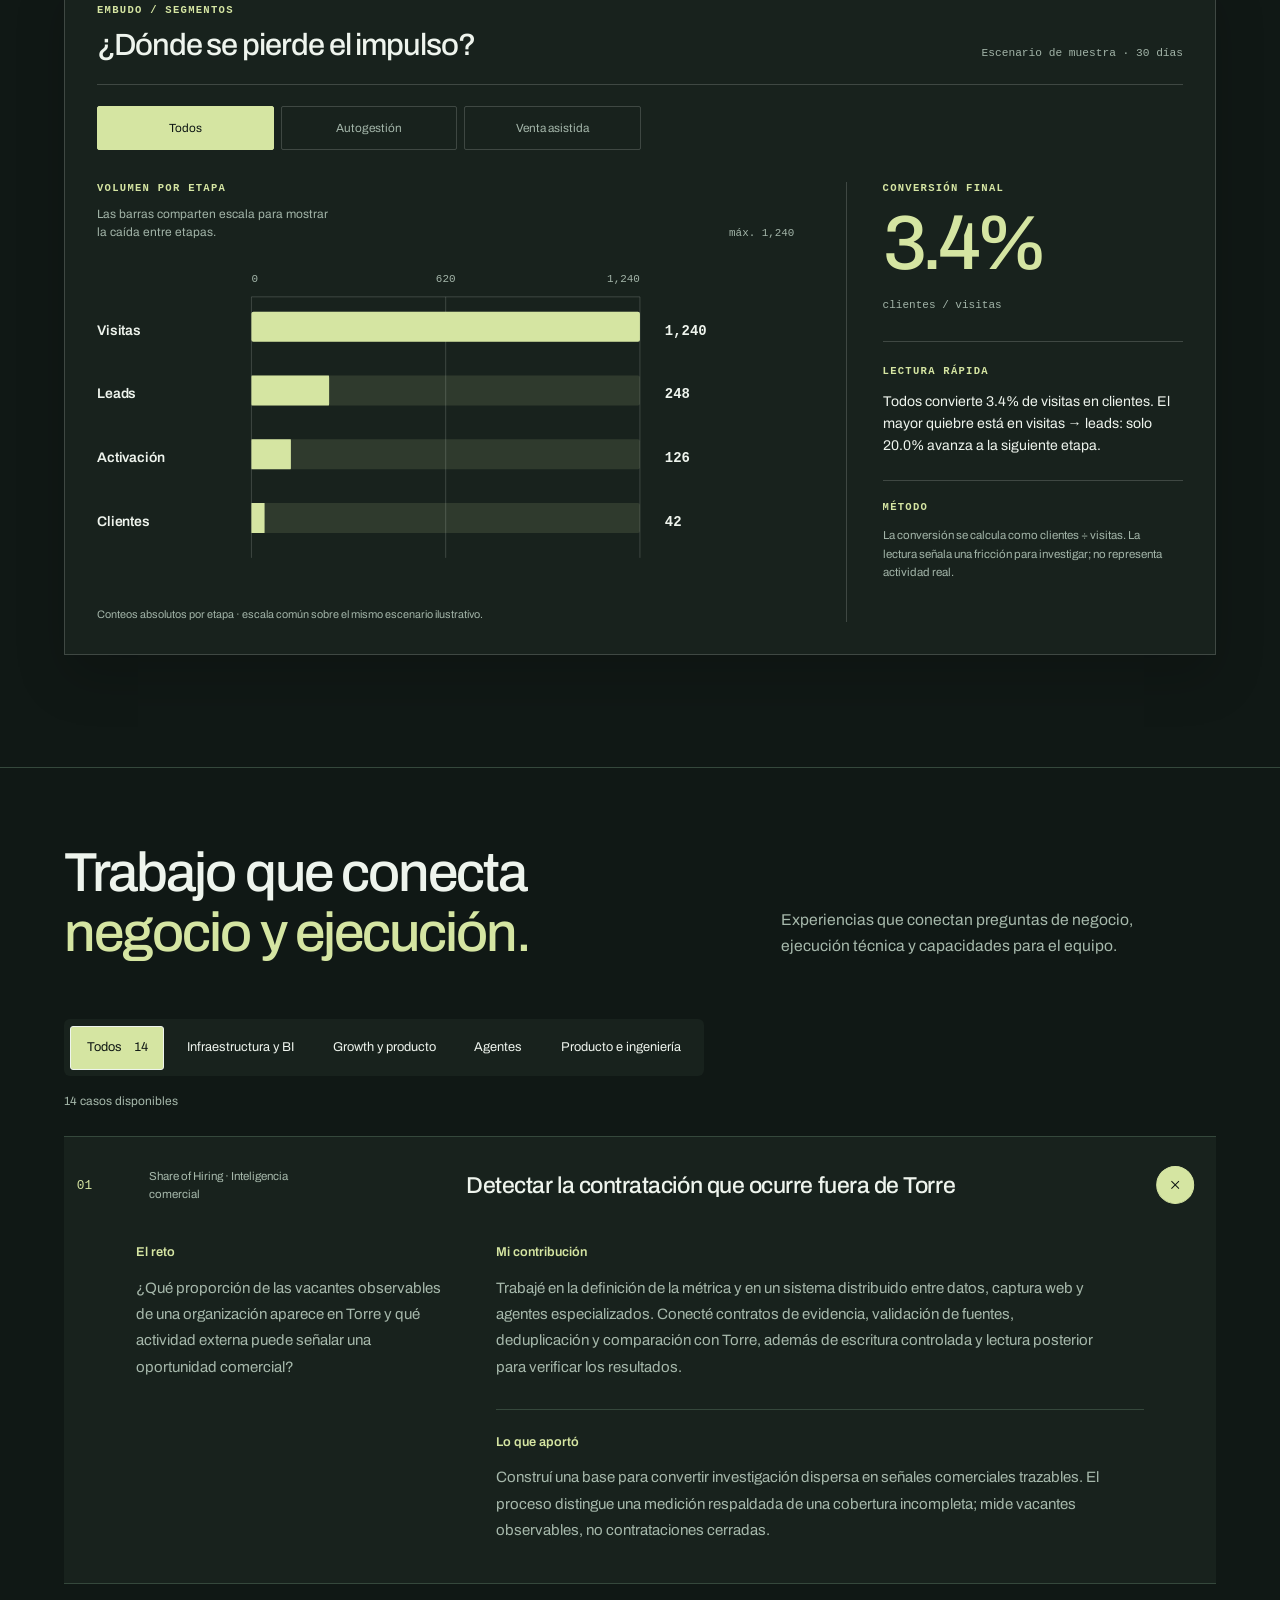
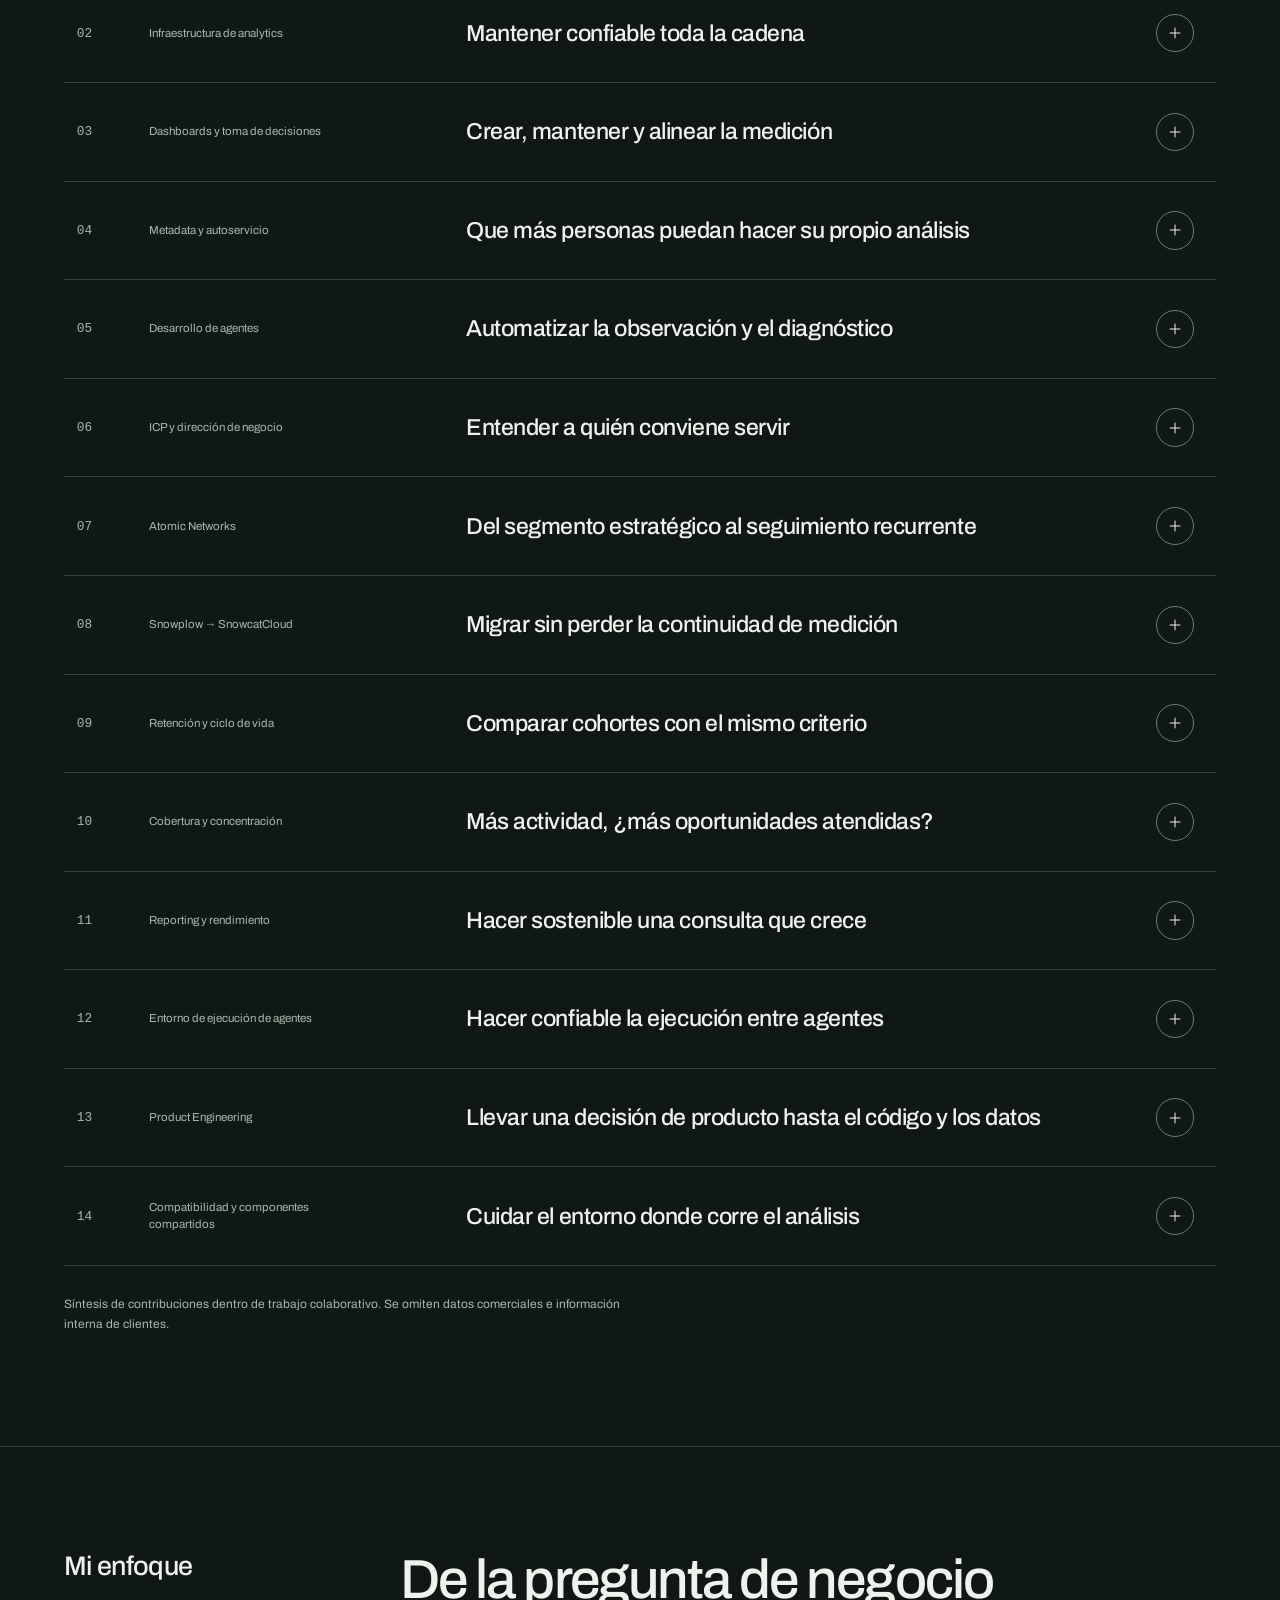
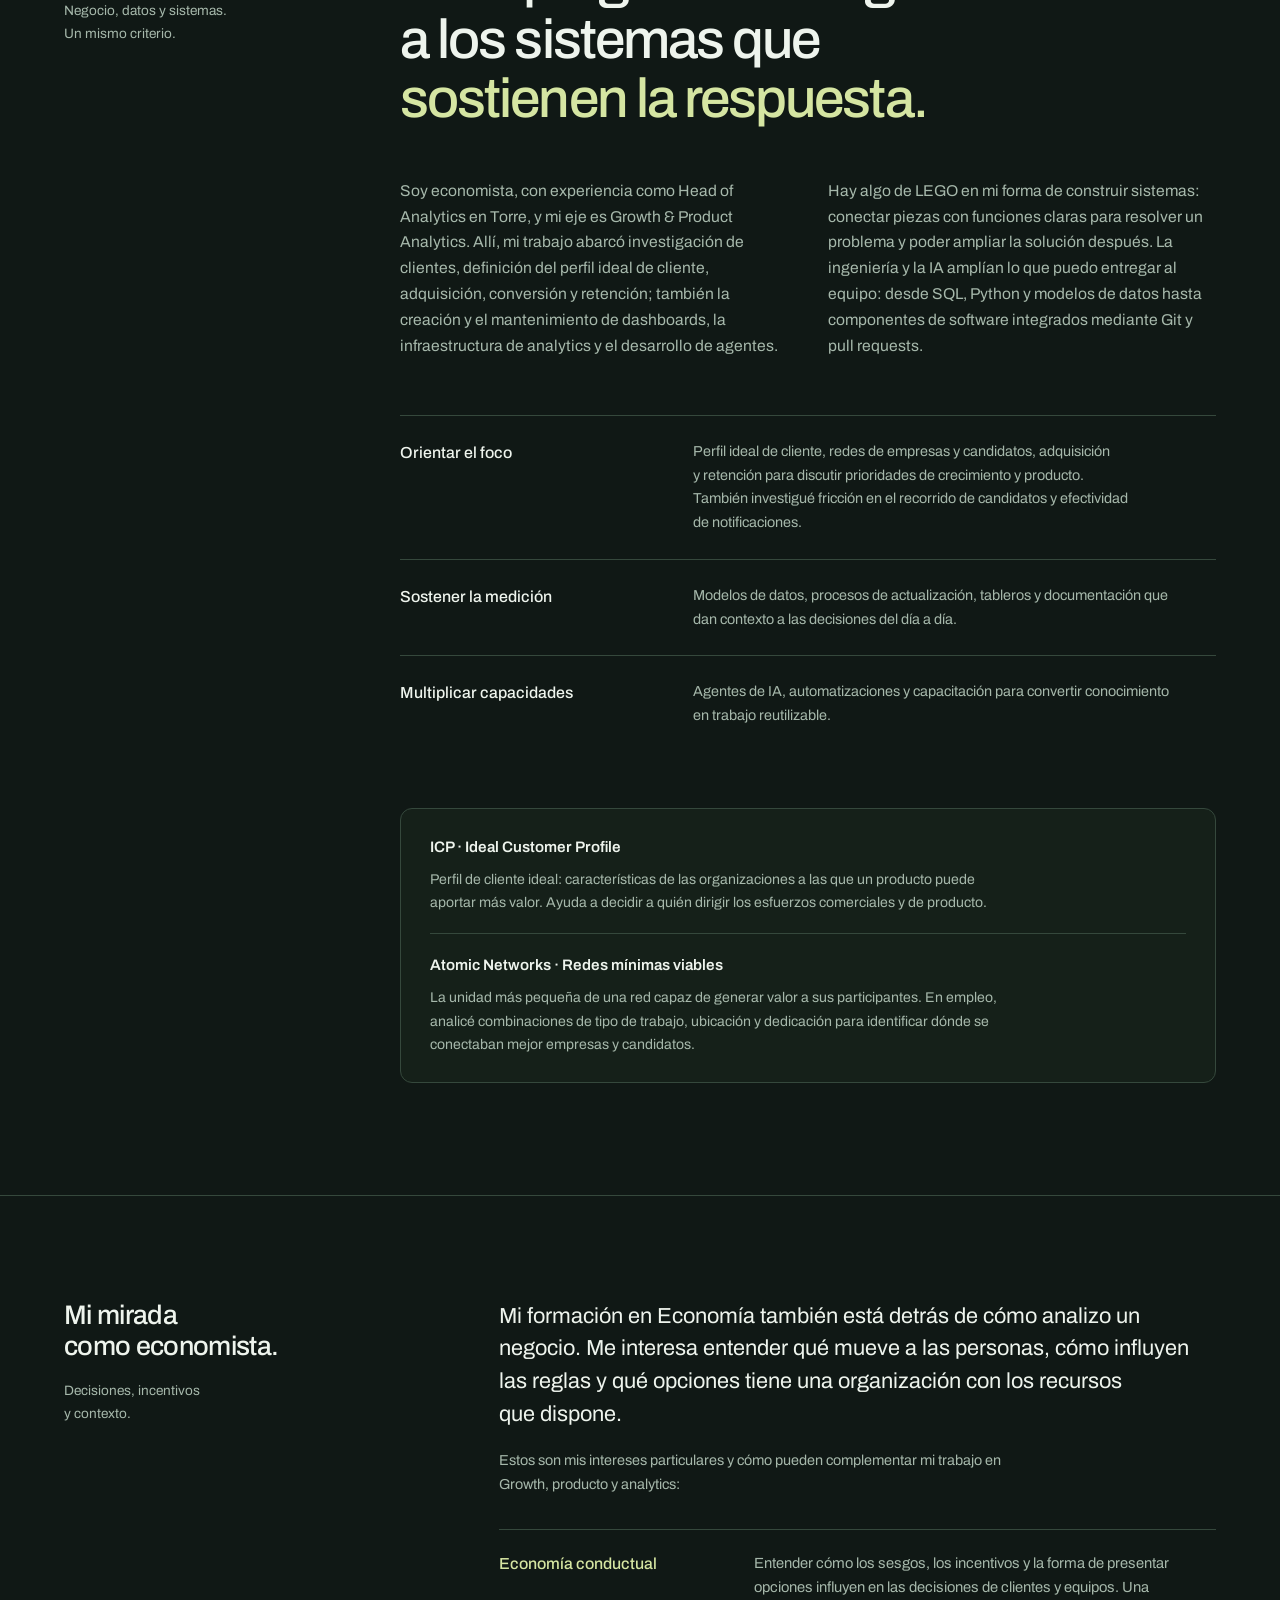
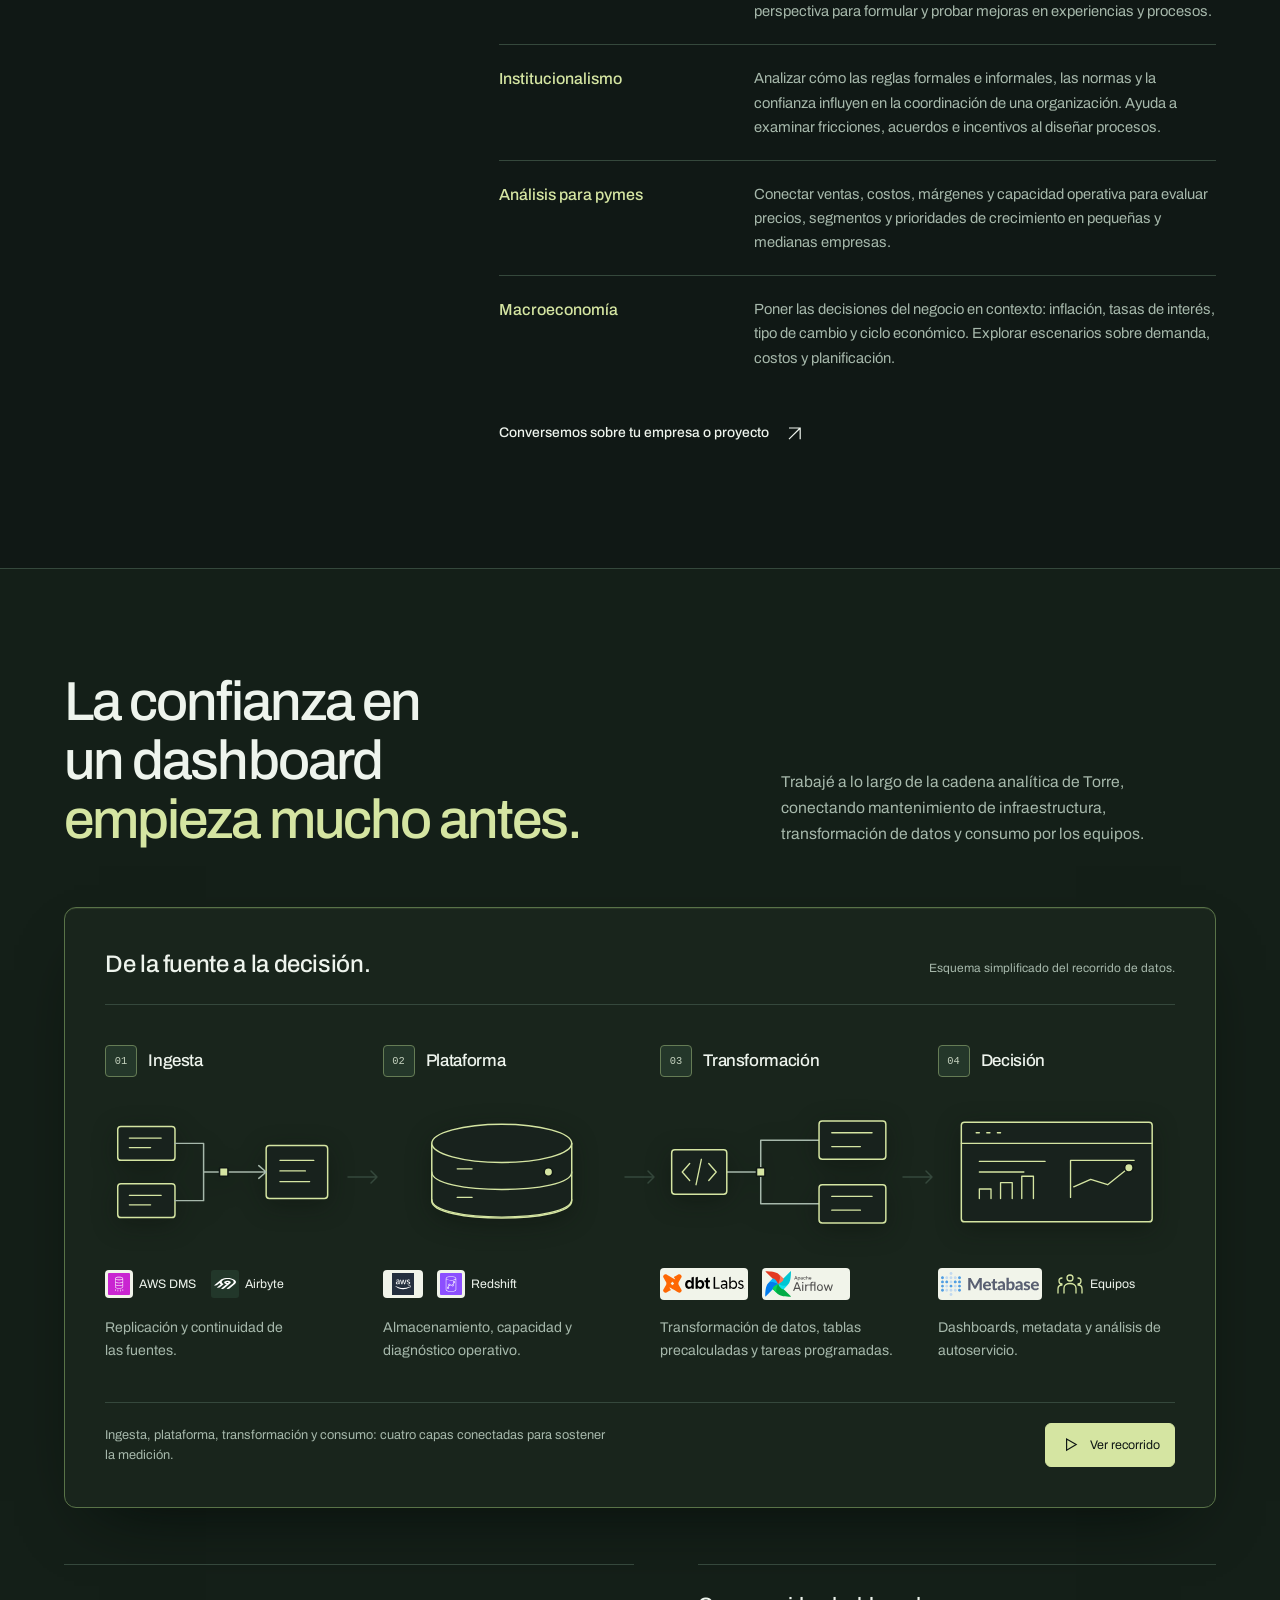
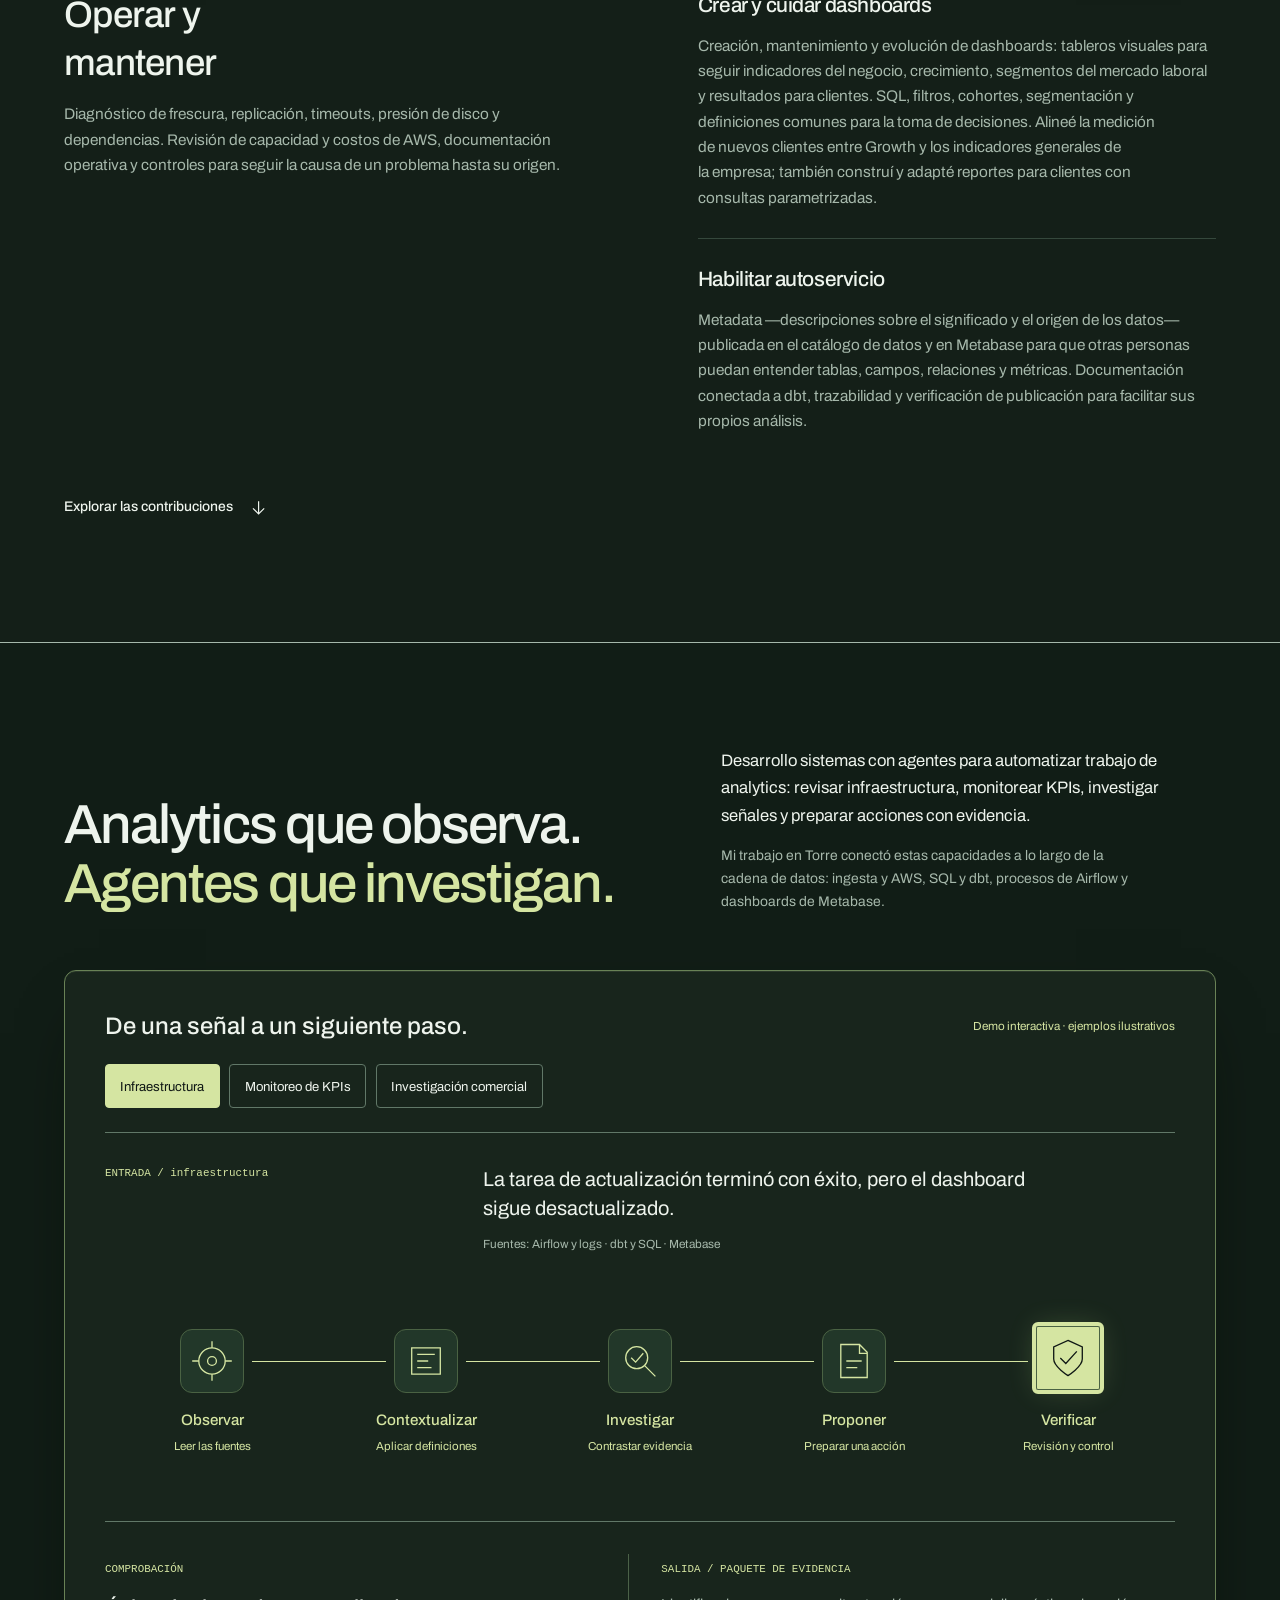
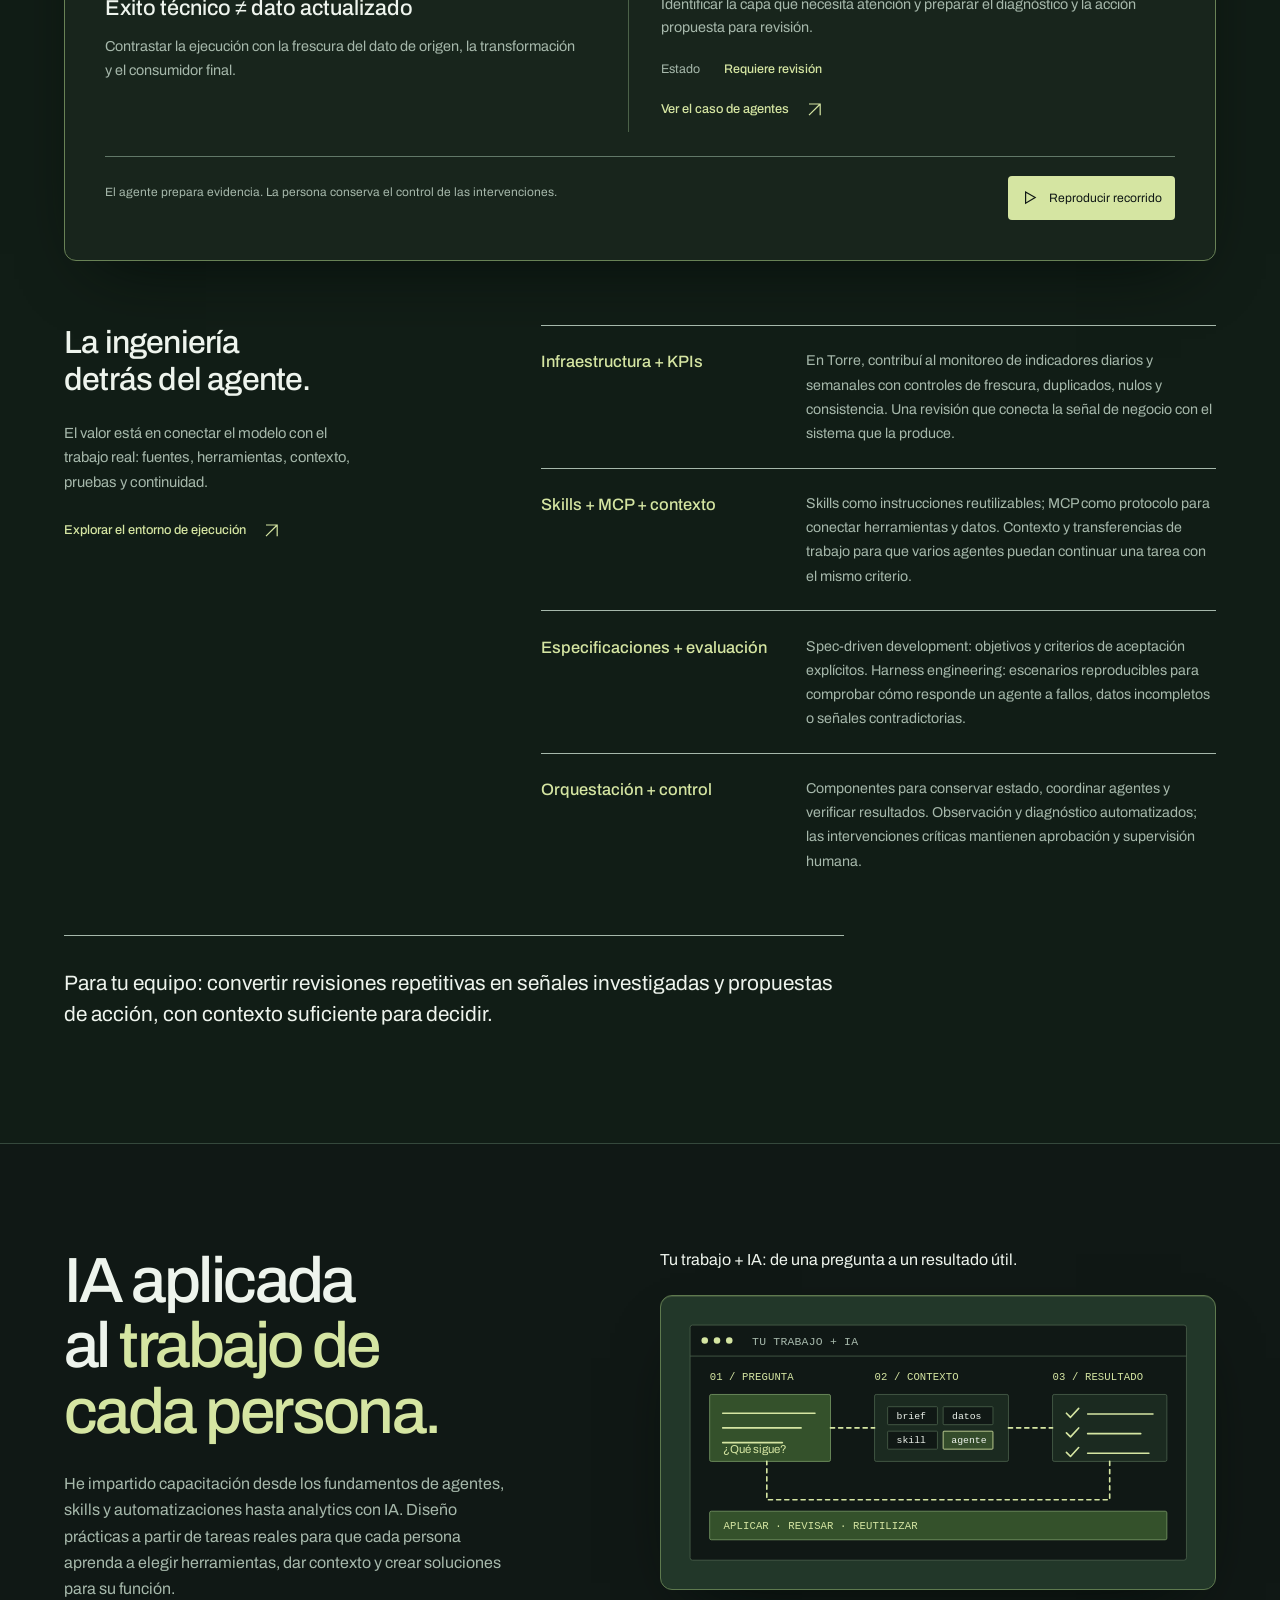
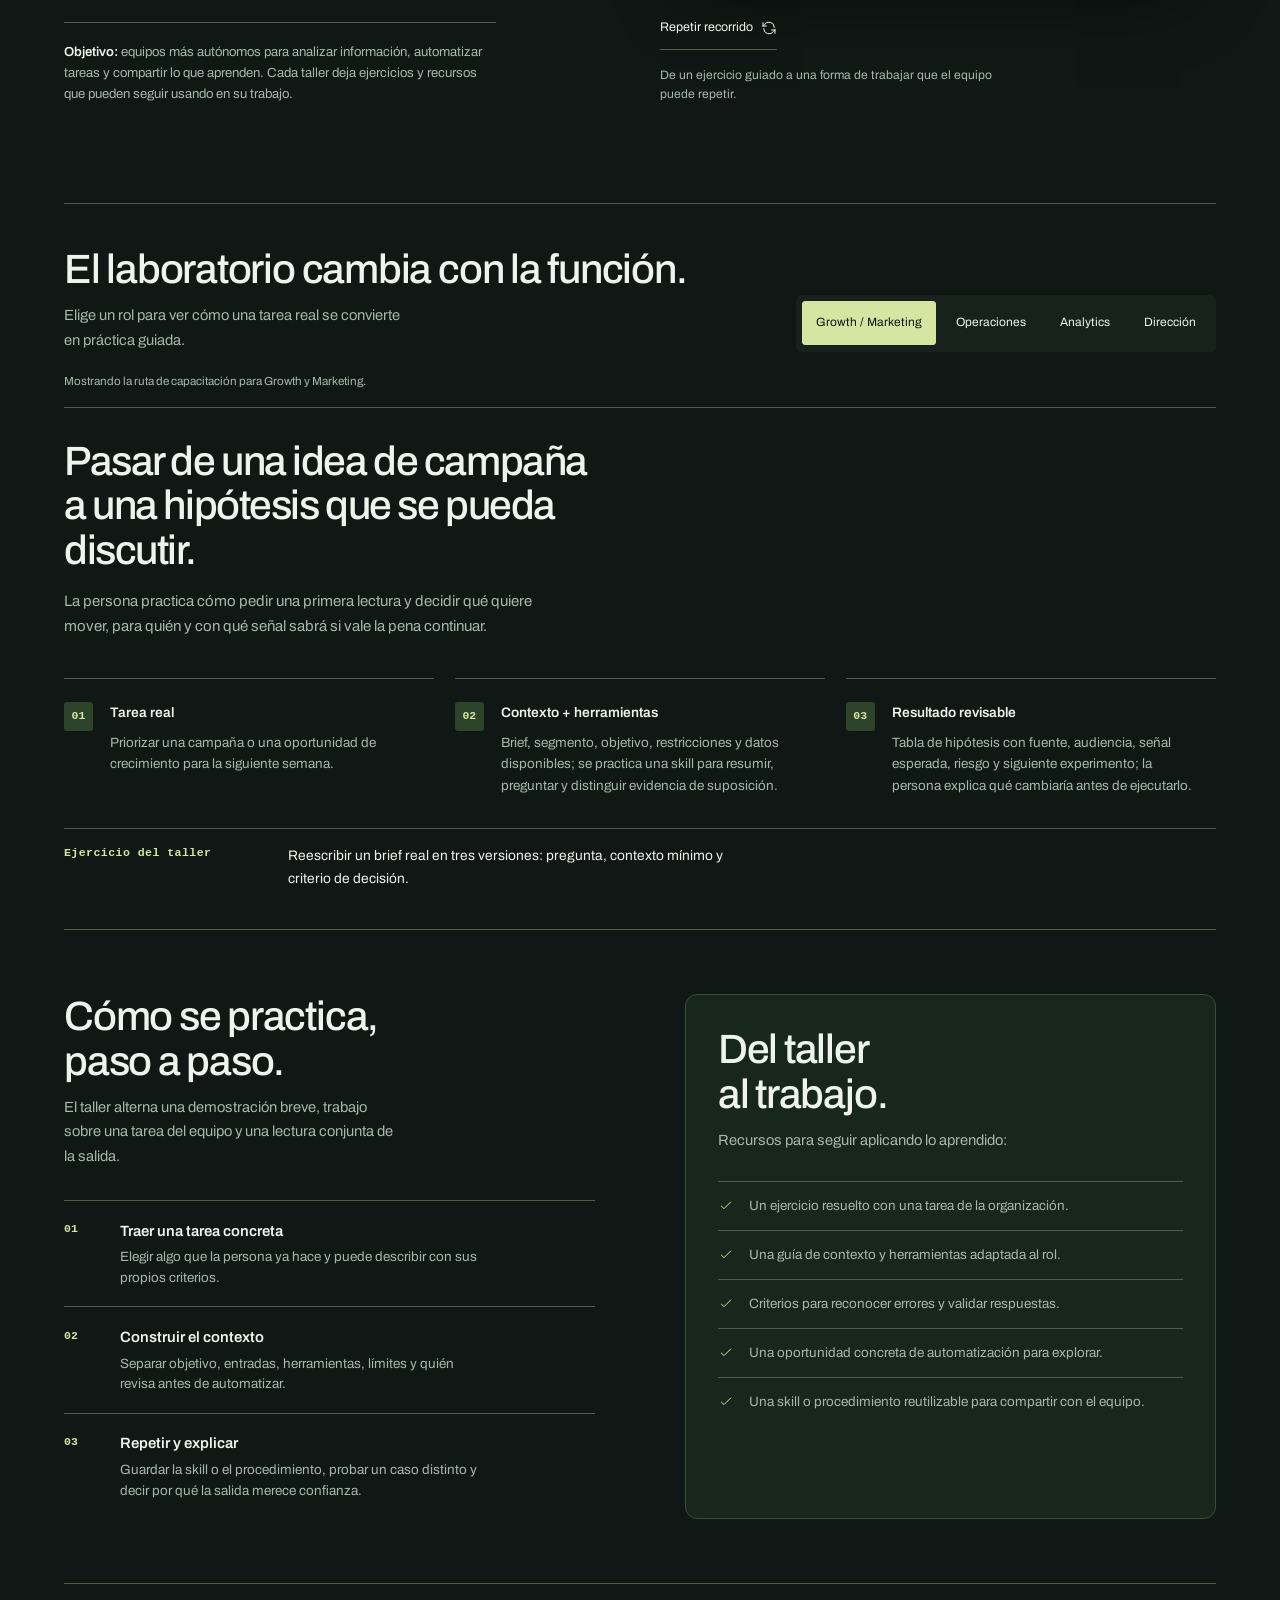
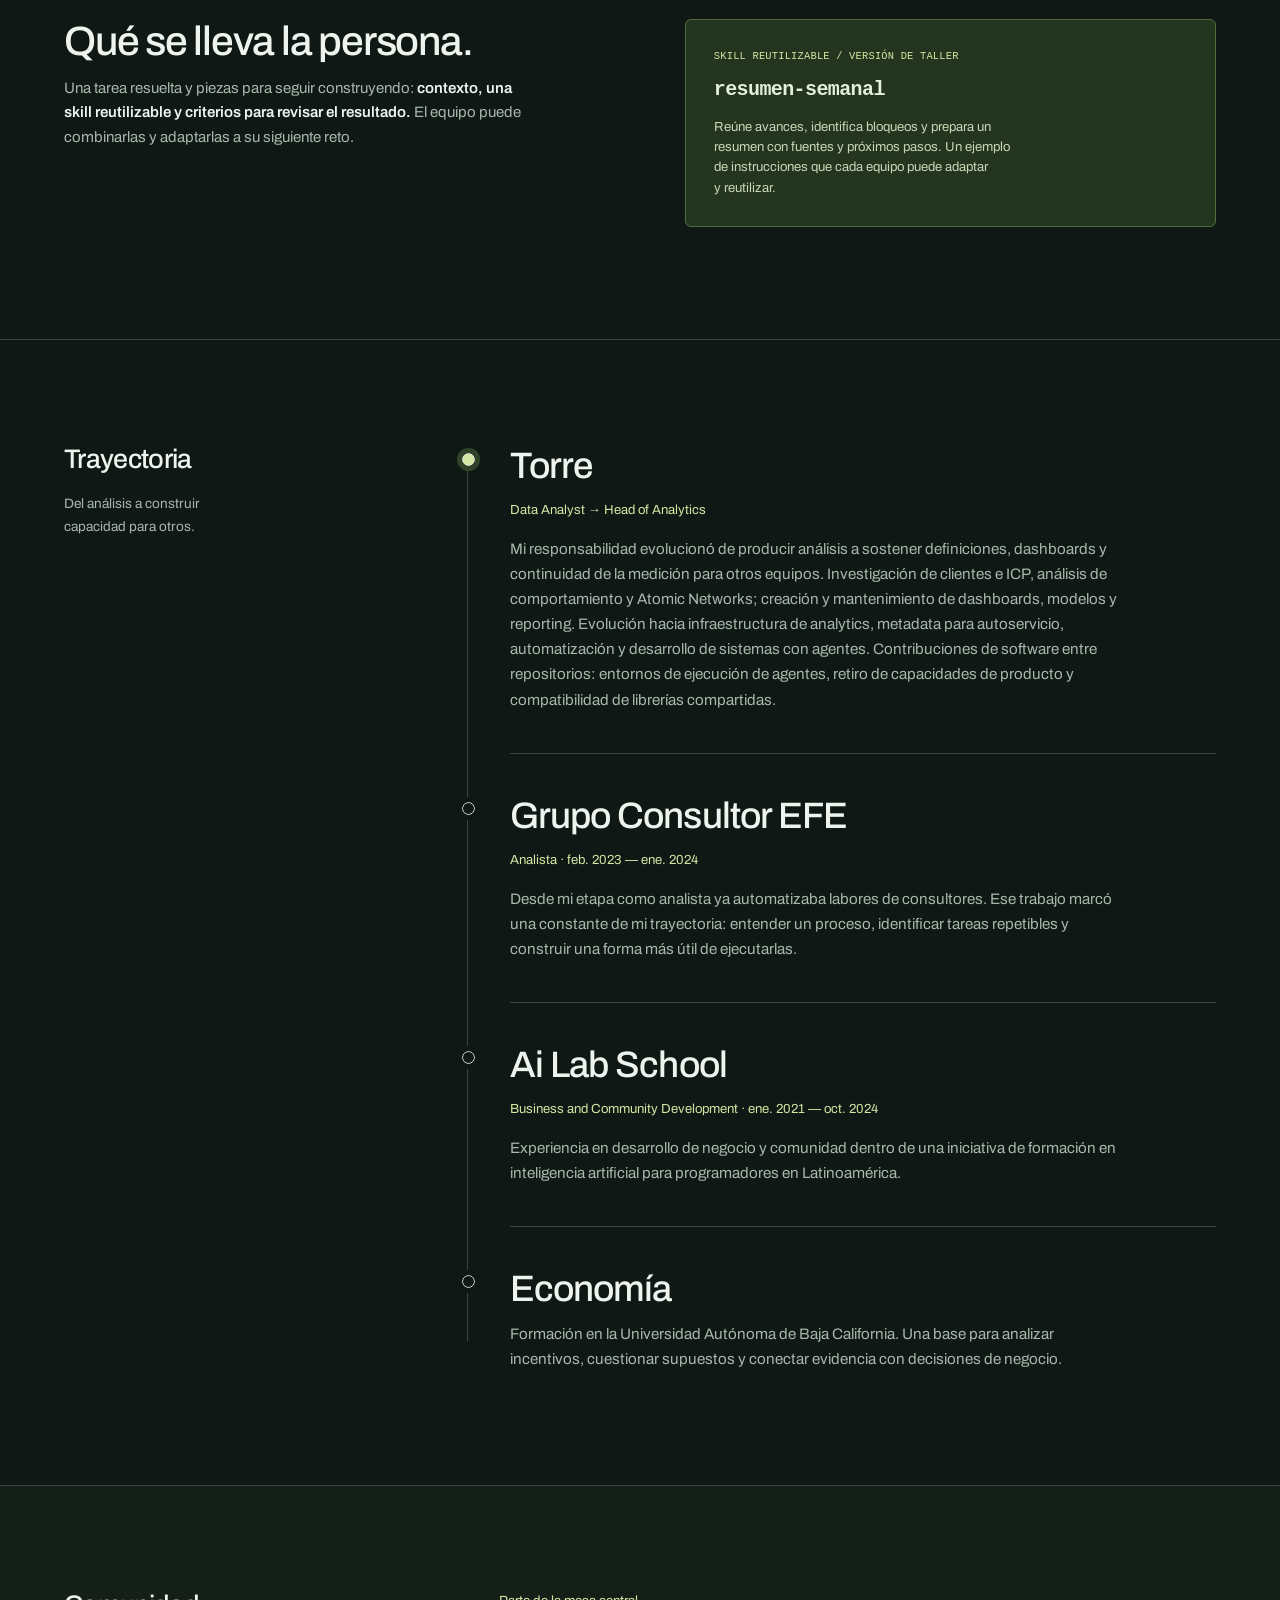
==== commit 95004136: "Refine portfolio with dark surfaces and interactive analytics" ====
--- a/index.html
+++ b/index.html
@@ -6,7 +6,7 @@
   <meta name="description" content="Erick Peralta conecta Growth y Product Analytics con infraestructura de analytics, dashboards, autoservicio y sistemas con agentes.">
   <title>Erick Peralta — Growth &amp; Product Analytics</title>
   <link rel="canonical" href="https://erickinorganico.github.io/">
-  <meta name="theme-color" content="#edf1df">
+  <meta name="theme-color" content="#101815">
   <meta property="og:type" content="website">
   <meta property="og:locale" content="es_MX">
   <meta property="og:title" content="Erick Peralta | Growth &amp; Product Analytics">
@@ -23,12 +23,16 @@
   <link rel="stylesheet" href="infra-flow.css">
   <link rel="stylesheet" href="hero-system.css">
   <link rel="stylesheet" href="tech-polish.css">
+  <link rel="stylesheet" href="analytics-demo.css">
+  <link rel="stylesheet" href="immersive.css">
   <script type="application/ld+json">{"@context":"https://schema.org","@type":"Person","name":"Erick Peralta","url":"https://erickinorganico.github.io/","sameAs":["https://www.linkedin.com/in/erickperalta5813/","https://github.com/erickinorganico"],"knowsAbout":["Growth Analytics","Product Analytics","SQL","dbt","Automatización con IA"]}</script>
   <script defer src="script.js"></script>
   <script defer src="agent-lab.js"></script>
   <script defer src="training-lab.js"></script>
   <script defer src="infra-flow.js"></script>
   <script defer src="hero-system.js"></script>
+  <script defer src="analytics-demo.js"></script>
+  <script defer src="immersive.js"></script>
 </head>
 <body>
   <svg class="icon-sprite" xmlns="http://www.w3.org/2000/svg" aria-hidden="true"><symbol id="icon-arrow" viewBox="0 0 24 24"><path d="M5 19 19 5M5 5h14v14"/></symbol><symbol id="icon-down" viewBox="0 0 24 24"><path d="M12 4v16m-7-7 7 7 7-7"/></symbol><symbol id="icon-plus" viewBox="0 0 24 24"><path d="M4 12h16M12 4v16"/></symbol></svg>
@@ -44,13 +48,19 @@
         <h1 id="hero-title"><span class="type-mask"><span>Growth &amp;</span></span> <span class="type-mask"><span>Product</span></span> <span class="type-mask"><span class="hero-emphasis">Analytics.</span></span></h1>
         <p class="hero-lede">Ayudo a equipos a decidir dónde crecer, construir una medición confiable y aplicar IA a su operación.</p>
         <div class="hero-actions"><a class="button button-dark" href="#casos">Explorar mi trabajo <svg class="icon" aria-hidden="true"><use href="#icon-down"/></svg></a><a class="text-link" href="assets/erick-peralta-perfil.pdf" download="Erick-Peralta-Perfil.pdf">Perfil en PDF <svg class="icon" aria-hidden="true"><use href="#icon-arrow"/></svg></a></div>
+        <a class="hero-lab-link" href="#laboratorio">Explora una decisión con datos <svg class="icon" aria-hidden="true"><use href="#icon-arrow"/></svg></a>
       </div>
       <aside class="work-map" aria-labelledby="map-title">
         <h2 id="map-title">Preguntas que<br> convierto en trabajo.</h2>
         <figure class="hero-system" data-hero-system aria-labelledby="hero-system-title">
+          <canvas class="signal-field" aria-hidden="true"></canvas>
           <svg class="system-diagram" viewBox="0 0 560 360" role="img" aria-labelledby="hero-system-title hero-system-description">
             <title id="hero-system-title">Sistema modular para convertir datos en decisiones</title>
             <desc id="hero-system-description">Cuatro piezas de construcción con botones de encaje, inspiradas en LEGO, conectan Datos, Contexto, Agentes y Decisiones.</desc>
+            <defs>
+              <linearGradient id="brick-material" x1="0" y1="0" x2="1" y2="1"><stop stop-color="#dbe8ac"/><stop offset=".48" stop-color="#8ea86b"/><stop offset="1" stop-color="#547039"/></linearGradient>
+              <linearGradient id="stud-material" x1="0" y1="0" x2=".8" y2="1"><stop stop-color="#ecf7c9"/><stop offset="1" stop-color="#a6be7e"/></linearGradient>
+            </defs>
             <rect class="system-surface" x="8" y="8" width="544" height="344" rx="2" />
             <g class="system-grid" aria-hidden="true">
               <path d="M34 277 190 198 526 198" />
@@ -132,7 +142,7 @@
       <div class="hero-foot"><p>Economista <span aria-hidden="true">/</span> Data Analyst → Head of Analytics en Torre</p><a href="#aportacion">Cómo puedo aportar <svg class="icon" aria-hidden="true"><use href="#icon-down"/></svg></a></div>
     </section>
 
-    <nav class="chapter-nav" aria-label="Explorar el perfil"><a href="#aportacion">Cómo aporto</a><a href="#casos">14 casos</a><a href="#enfoque">Enfoque</a><a href="#economia">Economía</a><a href="#infraestructura">Infraestructura</a><a href="#agentes">Agentes e IA</a><a href="#capacitacion">Capacitación</a><a href="#trayectoria">Trayectoria</a><a href="#comunidad">Comunidad</a><a href="#formacion">Formación</a></nav>
+    <nav class="chapter-nav" aria-label="Explorar el perfil"><a href="#aportacion">Cómo aporto</a><a href="#laboratorio">Demo analytics</a><a href="#casos">14 casos</a><a href="#enfoque">Enfoque</a><a href="#economia">Economía</a><a href="#infraestructura">Infraestructura</a><a href="#agentes">Agentes e IA</a><a href="#capacitacion">Capacitación</a><a href="#trayectoria">Trayectoria</a><a href="#comunidad">Comunidad</a><a href="#formacion">Formación</a></nav>
 
     <section class="contribution section-rule" id="aportacion" aria-labelledby="contribution-title">
       <div class="section-aside"><h2 id="contribution-title">Lo que puedo aportar<br>  a tu equipo.</h2><p>Desde una función de Analytics, Growth o producto, o en una colaboración por proyecto.</p><p>Mi experiencia como Head of Analytics conecta prioridades de negocio, ejecución técnica y capacidades para otras personas.</p><a class="text-link" href="#ejemplos">Ver ejemplos prácticos <svg class="icon" aria-hidden="true"><use href="#icon-down"/></svg></a></div>
@@ -143,7 +153,123 @@
       </div>
       <div class="practical-examples" id="ejemplos" aria-labelledby="examples-title"><div class="examples-heading"><h3 id="examples-title">Así se puede ver<br>  nuestro trabajo juntos.</h3><p>Ejemplos de apoyo para tu empresa o proyecto. Partimos de una necesidad concreta y adaptamos el alcance a tu equipo, tus datos y tu etapa.</p></div><div class="example-list"><details class="service-example" open><summary><span class="example-number" aria-hidden="true">01</span><h4>Capacitar a tu equipo en IA</h4><svg class="icon example-icon" aria-hidden="true"><use href="#icon-plus"/></svg></summary><div class="example-body"><p class="example-situation"><span>Tu situación</span>Tu equipo quiere usar IA, pero no sabe por dónde empezar ni cómo revisar sus respuestas.</p><div><dl><div><dt>Cómo te apoyo</dt><dd>Preparar talleres con ejercicios de su trabajo: dar contexto a la IA, usar agentes y skills, automatizar tareas y explorar datos con criterio.</dd></div><div><dt>Qué te llevas</dt><dd>Una sesión práctica, ejercicios resueltos y una guía reutilizable para seguir aplicando lo aprendido.</dd></div></dl><a class="text-link" href="#capacitacion">Conocer mi enfoque de capacitación <svg class="icon" aria-hidden="true"><use href="#icon-down"/></svg></a></div></div></details><details class="service-example"><summary><span class="example-number" aria-hidden="true">02</span><h4>Automatizar reportes y tareas repetitivas</h4><svg class="icon example-icon" aria-hidden="true"><use href="#icon-plus"/></svg></summary><div class="example-body"><p class="example-situation"><span>Tu situación</span>Cada semana alguien descarga archivos, copia datos y arma el mismo reporte a mano.</p><div><dl><div><dt>Cómo te apoyo</dt><dd>Revisar el proceso, conectar sus fuentes y automatizar la limpieza, consolidación y preparación de reportes, con validaciones y revisión humana donde haga falta.</dd></div><div><dt>Qué te llevas</dt><dd>Un flujo documentado que puedas ejecutar de nuevo, con controles para detectar datos faltantes o resultados inesperados.</dd></div></dl><a class="text-link" href="#trayectoria">Ver mi experiencia en automatización <svg class="icon" aria-hidden="true"><use href="#icon-down"/></svg></a></div></div></details><details class="service-example"><summary><span class="example-number" aria-hidden="true">03</span><h4>Crear análisis para decidir qué hacer</h4><svg class="icon example-icon" aria-hidden="true"><use href="#icon-plus"/></svg></summary><div class="example-body"><p class="example-situation"><span>Tu situación</span>Quieres entender por qué los clientes abandonan, dónde se pierde una conversión o qué segmento conviene priorizar.</p><div><dl><div><dt>Cómo te apoyo</dt><dd>Convertir la pregunta en un análisis de embudos, cohortes, retención o perfil de cliente ideal, revisando la calidad de los datos y los supuestos.</dd></div><div><dt>Qué te llevas</dt><dd>Un análisis reproducible, hallazgos explicados y recomendaciones priorizadas con sus límites y próximos pasos.</dd></div></dl><a class="text-link" href="#caso-6">Explorar el caso de perfil de cliente ideal <svg class="icon" aria-hidden="true"><use href="#icon-down"/></svg></a></div></div></details><details class="service-example"><summary><span class="example-number" aria-hidden="true">04</span><h4>Crear y mantener dashboards útiles</h4><svg class="icon example-icon" aria-hidden="true"><use href="#icon-plus"/></svg></summary><div class="example-body"><p class="example-situation"><span>Tu situación</span>El equipo consulta varias hojas de cálculo y cada área presenta una cifra distinta.</p><div><dl><div><dt>Cómo te apoyo</dt><dd>Acordar indicadores y definiciones, construir tableros con filtros y dar mantenimiento a las consultas y a su actualización.</dd></div><div><dt>Qué te llevas</dt><dd>Un dashboard para tus decisiones habituales, un diccionario de métricas y una rutina de actualización y revisión.</dd></div></dl><a class="text-link" href="#caso-3">Ver mi trabajo con dashboards <svg class="icon" aria-hidden="true"><use href="#icon-down"/></svg></a></div></div></details><details class="service-example"><summary><span class="example-number" aria-hidden="true">05</span><h4>Desarrollar agentes para tareas concretas</h4><svg class="icon example-icon" aria-hidden="true"><use href="#icon-plus"/></svg></summary><div class="example-body"><p class="example-situation"><span>Tu situación</span>Tu equipo repite investigaciones, revisiones de información o diagnósticos que requieren consultar varias fuentes.</p><div><dl><div><dt>Cómo te apoyo</dt><dd>Diseñar un agente con contexto, herramientas y skills para recopilar evidencia y preparar una respuesta o propuesta, con criterios de evaluación y supervisión.</dd></div><div><dt>Qué te llevas</dt><dd>Un agente para un alcance definido, instrucciones reutilizables, pruebas y reglas para escalar a una persona.</dd></div></dl><a class="text-link" href="#caso-5">Ver un caso de agentes aplicados <svg class="icon" aria-hidden="true"><use href="#icon-down"/></svg></a></div></div></details><details class="service-example"><summary><span class="example-number" aria-hidden="true">06</span><h4>Ordenar tus datos y su infraestructura</h4><svg class="icon example-icon" aria-hidden="true"><use href="#icon-plus"/></svg></summary><div class="example-body"><p class="example-situation"><span>Tu situación</span>Un reporte se queda desactualizado, una consulta tarda demasiado o nadie sabe qué significa un campo.</p><div><dl><div><dt>Cómo te apoyo</dt><dd>Revisar el recorrido de los datos, diagnosticar problemas de actualización o rendimiento y documentar modelos, relaciones y métricas para facilitar el autoservicio.</dd></div><div><dt>Qué te llevas</dt><dd>Un diagnóstico priorizado, mejoras según el alcance acordado y documentación para consultar los datos con contexto.</dd></div></dl><a class="text-link" href="#infraestructura">Conocer mi trabajo en infraestructura <svg class="icon" aria-hidden="true"><use href="#icon-down"/></svg></a></div></div></details></div><p class="examples-next">Podemos empezar por un taller, un diagnóstico o un proceso concreto.</p><a class="text-link" href="#contacto">Hablemos de tu proyecto <svg class="icon" aria-hidden="true"><use href="#icon-arrow"/></svg></a></div>
     </section>
-    <section class="cases section-rule" id="casos">
+    <section class="analytics-demo section-rule" id="laboratorio" aria-labelledby="analytics-demo-title">
+  <div class="analytics-demo-inner">
+    <div class="analytics-demo-intro">
+      <div>
+        <h2 id="analytics-demo-title">Explora los datos.<br><em>Encuentra el siguiente paso.</em></h2>
+      </div>
+      <div class="analytics-demo-intro-copy">
+        <p>Un embudo simple convierte una señal dispersa en una pregunta concreta: ¿en qué etapa se pierde el impulso y para qué segmento?</p>
+        <span class="analytics-demo-disclaimer">Demo interactiva · datos ilustrativos</span>
+      </div>
+    </div>
+
+    <div class="analytics-demo-panel" data-analytics-demo>
+      <div class="analytics-demo-panel-head">
+        <div>
+          <span class="analytics-demo-label">EMBUDO / SEGMENTOS</span>
+          <h3>¿Dónde se pierde el impulso?</h3>
+        </div>
+        <span class="analytics-demo-period">Escenario de muestra · 30 días</span>
+      </div>
+
+      <div class="analytics-demo-controls" role="group" aria-label="Elegir segmento" hidden>
+        <button type="button" data-analytics-segment="all" aria-pressed="true" aria-controls="analytics-demo-output">Todos</button>
+        <button type="button" data-analytics-segment="self-serve" aria-pressed="false" aria-controls="analytics-demo-output">Autogestión</button>
+        <button type="button" data-analytics-segment="enterprise" aria-pressed="false" aria-controls="analytics-demo-output">Venta asistida</button>
+      </div>
+
+      <div class="analytics-demo-workbench" id="analytics-demo-output">
+        <figure class="analytics-demo-chart">
+          <div class="analytics-demo-chart-head">
+            <div>
+              <span class="analytics-demo-label">VOLUMEN POR ETAPA</span>
+              <p>Las barras comparten escala para mostrar la caída entre etapas.</p>
+            </div>
+            <span class="analytics-demo-scale">máx. 1,240</span>
+          </div>
+          <svg class="analytics-demo-svg" viewBox="0 0 700 340" role="img" aria-labelledby="analytics-chart-title analytics-chart-desc">
+            <title id="analytics-chart-title">Embudo de conversión para todos los segmentos</title>
+            <desc id="analytics-chart-desc">1,240 visitas, 248 leads, 126 activaciones y 42 clientes. La conversión final es de 3.4 por ciento.</desc>
+            <g class="analytics-demo-axis" aria-hidden="true">
+              <line x1="155" y1="40" x2="545" y2="40"></line>
+              <line x1="155" y1="40" x2="155" y2="302"></line>
+              <line x1="350" y1="40" x2="350" y2="302"></line>
+              <line x1="545" y1="40" x2="545" y2="302"></line>
+              <text x="155" y="25">0</text>
+              <text x="350" y="25" text-anchor="middle">620</text>
+              <text x="545" y="25" text-anchor="end">1,240</text>
+            </g>
+            <g class="analytics-demo-row" data-analytics-row="visits">
+              <text class="analytics-demo-stage" x="0" y="78">Visitas</text>
+              <rect class="analytics-demo-track" x="155" y="55" width="390" height="30" rx="2"></rect>
+              <rect class="analytics-demo-bar" x="155" y="55" width="390" height="30" rx="2" style="--bar-scale:1"></rect>
+              <text class="analytics-demo-value" x="570" y="78" data-analytics-value="visits">1,240</text>
+            </g>
+            <g class="analytics-demo-row" data-analytics-row="leads">
+              <text class="analytics-demo-stage" x="0" y="142">Leads</text>
+              <rect class="analytics-demo-track" x="155" y="119" width="390" height="30" rx="2"></rect>
+              <rect class="analytics-demo-bar" x="155" y="119" width="390" height="30" rx="2" style="--bar-scale:.2"></rect>
+              <text class="analytics-demo-value" x="570" y="142" data-analytics-value="leads">248</text>
+            </g>
+            <g class="analytics-demo-row" data-analytics-row="activations">
+              <text class="analytics-demo-stage" x="0" y="206">Activación</text>
+              <rect class="analytics-demo-track" x="155" y="183" width="390" height="30" rx="2"></rect>
+              <rect class="analytics-demo-bar" x="155" y="183" width="390" height="30" rx="2" style="--bar-scale:.1016"></rect>
+              <text class="analytics-demo-value" x="570" y="206" data-analytics-value="activations">126</text>
+            </g>
+            <g class="analytics-demo-row" data-analytics-row="customers">
+              <text class="analytics-demo-stage" x="0" y="270">Clientes</text>
+              <rect class="analytics-demo-track" x="155" y="247" width="390" height="30" rx="2"></rect>
+              <rect class="analytics-demo-bar" x="155" y="247" width="390" height="30" rx="2" style="--bar-scale:.0339"></rect>
+              <text class="analytics-demo-value" x="570" y="270" data-analytics-value="customers">42</text>
+            </g>
+          </svg>
+          <div class="analytics-demo-mobile-chart" aria-label="Conteos del embudo para todos los segmentos">
+            <div class="analytics-demo-mobile-scale" aria-hidden="true"><span>0</span><span>1,240</span></div>
+            <div class="analytics-demo-mobile-row" data-analytics-mobile-row="visits">
+              <div class="analytics-demo-mobile-meta"><span>Visitas</span><strong data-analytics-mobile-value="visits">1,240</strong></div>
+              <div class="analytics-demo-mobile-track"><span class="analytics-demo-mobile-bar" data-analytics-mobile-bar="visits" style="--bar-scale:1"></span></div>
+            </div>
+            <div class="analytics-demo-mobile-row" data-analytics-mobile-row="leads">
+              <div class="analytics-demo-mobile-meta"><span>Leads</span><strong data-analytics-mobile-value="leads">248</strong></div>
+              <div class="analytics-demo-mobile-track"><span class="analytics-demo-mobile-bar" data-analytics-mobile-bar="leads" style="--bar-scale:.2"></span></div>
+            </div>
+            <div class="analytics-demo-mobile-row" data-analytics-mobile-row="activations">
+              <div class="analytics-demo-mobile-meta"><span>Activación</span><strong data-analytics-mobile-value="activations">126</strong></div>
+              <div class="analytics-demo-mobile-track"><span class="analytics-demo-mobile-bar" data-analytics-mobile-bar="activations" style="--bar-scale:.1016"></span></div>
+            </div>
+            <div class="analytics-demo-mobile-row" data-analytics-mobile-row="customers">
+              <div class="analytics-demo-mobile-meta"><span>Clientes</span><strong data-analytics-mobile-value="customers">42</strong></div>
+              <div class="analytics-demo-mobile-track"><span class="analytics-demo-mobile-bar" data-analytics-mobile-bar="customers" style="--bar-scale:.0339"></span></div>
+            </div>
+          </div>
+          <figcaption>Conteos absolutos por etapa · escala común sobre el mismo escenario ilustrativo.</figcaption>
+        </figure>
+
+        <aside class="analytics-demo-summary" aria-label="Resumen del segmento seleccionado">
+          <div class="analytics-demo-kpi">
+            <span class="analytics-demo-label">CONVERSIÓN FINAL</span>
+            <strong data-analytics-final>3.4%</strong>
+            <span>clientes / visitas</span>
+          </div>
+          <div class="analytics-demo-insight">
+            <span class="analytics-demo-label">LECTURA RÁPIDA</span>
+            <p data-analytics-insight>Todos convierte 3.4% de visitas en clientes. El mayor quiebre está en visitas → leads: solo 20.0% avanza a la siguiente etapa.</p>
+          </div>
+          <div class="analytics-demo-method">
+            <span class="analytics-demo-label">MÉTODO</span>
+            <p>La conversión se calcula como clientes ÷ visitas. La lectura señala una fricción para investigar; no representa actividad real.</p>
+          </div>
+        </aside>
+      </div>
+      <p class="analytics-demo-announcement" role="status" aria-live="polite" aria-atomic="true"></p>
+    </div>
+  </div>
+</section>
+
+<section class="cases section-rule" id="casos">
 
       <div class="case-intro"><h2>Trabajo que conecta<br> <i>negocio y ejecución.</i></h2><p>Experiencias que conectan preguntas de negocio, ejecución técnica y capacidades para el equipo.</p></div>
       <div class="case-filters" hidden aria-label="Filtrar casos"><button type="button" aria-controls="lista-casos" data-filter="all" aria-pressed="true">Todos <span>14</span></button><button type="button" aria-controls="lista-casos" data-filter="infra" aria-pressed="false">Infraestructura y BI</button><button type="button" aria-controls="lista-casos" data-filter="growth" aria-pressed="false">Growth y producto</button><button type="button" aria-controls="lista-casos" data-filter="ia" aria-pressed="false">Agentes</button><button type="button" aria-controls="lista-casos" data-filter="engineering" aria-pressed="false">Producto e ingeniería</button></div>
--- a/analytics-demo.css
+++ b/analytics-demo.css
@@ -0,0 +1,3 @@
+/* A compact, honest funnel workbench. Values are illustrative and scoped to the module. */
+.analytics-demo{--analytics-graphite:#101815;--analytics-panel:#18221d;--analytics-white:#eef4ed;--analytics-lime:#d5e5a2;--analytics-muted:#a2b4a8;--analytics-line:rgba(238,244,237,.18);--analytics-soft:rgba(213,229,162,.12);background:var(--analytics-graphite);color:var(--analytics-white);overflow:clip}.analytics-demo+.section-rule{border-top-color:var(--line)}.analytics-demo-inner{max-width:84rem;margin:0 auto}.analytics-demo-intro{display:grid;grid-template-columns:minmax(0,1.35fr) minmax(18rem,1fr);gap:clamp(2rem,8vw,8rem);align-items:end;margin-bottom:2rem}.analytics-demo-eyebrow,.analytics-demo-label{display:block;font:600 .66rem/1.3 ui-monospace,SFMono-Regular,Consolas,monospace;letter-spacing:.12em;color:var(--analytics-lime)}.analytics-demo-intro h2{font-size:clamp(2rem,3.6vw,3.7rem);line-height:1.02;letter-spacing:-.05em;font-weight:500;margin:0;max-width:none}.analytics-demo-intro h2 em{font-style:normal;color:var(--analytics-lime)}.analytics-demo-intro-copy{padding-bottom:.25rem}.analytics-demo-intro-copy p{font-size:.97rem;line-height:1.65;color:var(--analytics-muted);max-width:42ch;margin:0 0 1.4rem}.analytics-demo-disclaimer{display:inline-flex;align-items:center;gap:.65rem;font:600 .68rem/1.4 ui-monospace,SFMono-Regular,Consolas,monospace;color:var(--analytics-white)}.analytics-demo-disclaimer::before{content:'';width:.45rem;height:.45rem;border-radius:50%;background:var(--analytics-lime);box-shadow:0 0 0 .28rem rgba(213,229,162,.12)}.analytics-demo-panel{background:var(--analytics-panel);border:1px solid var(--analytics-line);padding:clamp(1.25rem,3vw,2rem);box-shadow:0 1.5rem 3rem rgba(0,0,0,.16)}.analytics-demo-panel-head{display:flex;justify-content:space-between;align-items:flex-end;gap:2rem;padding-bottom:1.4rem;border-bottom:1px solid var(--analytics-line)}.analytics-demo-panel-head h3{font-size:clamp(1.4rem,2.4vw,2.2rem);line-height:1.1;letter-spacing:-.035em;font-weight:500;margin:.65rem 0 0}.analytics-demo-period{font:500 .7rem/1.4 ui-monospace,SFMono-Regular,Consolas,monospace;color:var(--analytics-muted);white-space:nowrap}.analytics-demo-controls{display:grid;grid-template-columns:repeat(3,minmax(0,1fr));gap:.45rem;margin:1.35rem 0 0;max-width:34rem}.analytics-demo-controls button{min-height:42px;padding:.5rem .75rem;border:1px solid var(--analytics-line);border-radius:2px;background:transparent;color:var(--analytics-muted);font-size:.74rem;transition:background-color .2s,color .2s,border-color .2s,transform .2s var(--ease)}.analytics-demo-controls button:hover{color:var(--analytics-white);border-color:var(--analytics-lime)}.analytics-demo-controls button[aria-pressed=true]{background:var(--analytics-lime);border-color:var(--analytics-lime);color:var(--analytics-graphite)}.analytics-demo-controls button:active{transform:translateY(1px)}.analytics-demo-workbench{display:grid;grid-template-columns:minmax(0,1.55fr) minmax(15rem,.75fr);gap:clamp(1.5rem,4vw,4rem);padding-top:2rem}.analytics-demo-chart{min-width:0;margin:0}.analytics-demo-chart-head{display:flex;align-items:end;justify-content:space-between;gap:1.5rem;margin-bottom:1rem}.analytics-demo-chart-head p{font-size:.75rem;line-height:1.5;color:var(--analytics-muted);max-width:34ch;margin:.55rem 0 0}.analytics-demo-scale{font:500 .68rem/1.4 ui-monospace,SFMono-Regular,Consolas,monospace;color:var(--analytics-muted);white-space:nowrap}.analytics-demo-svg{display:block;width:100%;height:auto;overflow:visible}.analytics-demo-mobile-chart{display:none}.analytics-demo-axis line{stroke:var(--analytics-line);stroke-width:1}.analytics-demo-axis text{fill:var(--analytics-muted);font:500 11px ui-monospace,SFMono-Regular,Consolas,monospace}.analytics-demo-stage{fill:var(--analytics-white);font:600 14px var(--sans);letter-spacing:-.01em}.analytics-demo-track{fill:var(--analytics-soft)}.analytics-demo-bar{fill:var(--analytics-lime);transform-box:fill-box;transform-origin:left center;transform:scaleX(var(--bar-scale,.1));transition:transform .36s var(--ease)}.analytics-demo-value{fill:var(--analytics-white);font:600 14px ui-monospace,SFMono-Regular,Consolas,monospace}.analytics-demo-chart figcaption{font-size:.68rem;line-height:1.5;color:var(--analytics-muted);margin-top:.65rem}.analytics-demo-summary{display:flex;flex-direction:column;border-left:1px solid var(--analytics-line);padding-left:clamp(1.25rem,3vw,2.25rem)}.analytics-demo-kpi{padding-bottom:1.55rem;border-bottom:1px solid var(--analytics-line)}.analytics-demo-kpi strong{display:block;font:500 clamp(3.4rem,6vw,5rem)/.95 var(--sans);letter-spacing:-.07em;color:var(--analytics-lime);margin:.75rem 0 .55rem}.analytics-demo-kpi>span:last-child{font:500 .69rem/1.4 ui-monospace,SFMono-Regular,Consolas,monospace;color:var(--analytics-muted)}.analytics-demo-insight{padding:1.45rem 0;border-bottom:1px solid var(--analytics-line)}.analytics-demo-insight p{font-size:.88rem;line-height:1.55;color:var(--analytics-white);margin:.75rem 0 0}.analytics-demo-method{padding-top:1.3rem}.analytics-demo-method p{font-size:.72rem;line-height:1.6;color:var(--analytics-muted);margin:.7rem 0 0}.analytics-demo-announcement{position:absolute;width:1px;height:1px;padding:0;margin:-1px;overflow:hidden;clip:rect(0,0,0,0);white-space:nowrap;border:0}.analytics-demo[data-js-ready=true] .analytics-demo-controls{display:grid}@media(prefers-reduced-motion:reduce){.analytics-demo-controls button,.analytics-demo-bar{transition-property:background-color,color,border-color}.analytics-demo-controls button:active{transform:none}}body[data-motion=reduce] .analytics-demo-controls button,body[data-motion=reduce] .analytics-demo-bar{transition-property:background-color,color,border-color}body[data-motion=reduce] .analytics-demo-controls button:active{transform:none}@media(max-width:1100px){.analytics-demo-intro{gap:2.5rem}.analytics-demo-workbench{grid-template-columns:minmax(0,1.35fr) minmax(14rem,.75fr);gap:2rem}}@media(max-width:760px){.analytics-demo-intro{display:block;margin-bottom:2.5rem}.analytics-demo-intro h2{font-size:clamp(2.45rem,11vw,4rem);max-width:12ch}.analytics-demo-intro-copy{margin-top:1.6rem}.analytics-demo-panel{padding:1rem}.analytics-demo-panel-head{display:block}.analytics-demo-period{display:block;margin-top:.9rem}.analytics-demo-controls{gap:.35rem;margin-top:1rem}.analytics-demo-controls button{font-size:.68rem;padding:.45rem .35rem}.analytics-demo-workbench{display:block;padding-top:1.5rem}.analytics-demo-chart-head{align-items:start}.analytics-demo-chart-head p{font-size:.7rem}.analytics-demo-scale{font-size:.62rem}.analytics-demo-summary{border-left:0;border-top:1px solid var(--analytics-line);padding:1.5rem 0 0;margin-top:1.25rem}.analytics-demo-kpi strong{font-size:4rem}.analytics-demo-insight p{max-width:45ch}}@media(max-width:360px){.analytics-demo-panel{padding:.8rem}.analytics-demo-intro h2{font-size:clamp(2.3rem,12vw,3.4rem)}.analytics-demo-stage,.analytics-demo-value{font-size:13px}.analytics-demo-axis text{font-size:10px}.analytics-demo-chart-head p{max-width:25ch}}
+.analytics-demo-controls button{min-height:44px}.analytics-demo-mobile-scale{display:flex;justify-content:space-between;padding-left:27%;font:500 .65rem/1.3 ui-monospace,SFMono-Regular,Consolas,monospace;color:var(--analytics-muted);margin-bottom:.45rem}.analytics-demo-mobile-row{padding:.7rem 0;border-top:1px solid var(--analytics-line)}.analytics-demo-mobile-meta{display:flex;justify-content:space-between;align-items:baseline;gap:1rem;font-size:.82rem;color:var(--analytics-white)}.analytics-demo-mobile-meta strong{font:600 .82rem/1.3 ui-monospace,SFMono-Regular,Consolas,monospace;color:var(--analytics-white)}.analytics-demo-mobile-track{height:.7rem;margin-top:.45rem;background:var(--analytics-soft);overflow:hidden}.analytics-demo-mobile-bar{display:block;width:100%;height:100%;background:var(--analytics-lime);transform-origin:left center;transform:scaleX(var(--bar-scale,.1));transition:transform .36s var(--ease)}@media(max-width:760px){.analytics-demo-intro h2{max-width:none}.analytics-demo-svg{display:none}.analytics-demo-mobile-chart{display:block}.analytics-demo-mobile-scale{font-size:.7rem}.analytics-demo-mobile-meta,.analytics-demo-mobile-meta strong{font-size:.84rem}.analytics-demo-mobile-row{padding:.75rem 0}.analytics-demo-mobile-track{height:.75rem}}@media(max-width:360px){.analytics-demo-mobile-meta,.analytics-demo-mobile-meta strong{font-size:.82rem}.analytics-demo-mobile-track{height:.7rem}}@media(prefers-reduced-motion:reduce){.analytics-demo-mobile-bar{transition-property:background-color}}body[data-motion=reduce] .analytics-demo-mobile-bar{transition-property:background-color}
--- a/immersive.css
+++ b/immersive.css
@@ -0,0 +1,144 @@
+/* Dark studio: one material system across the editorial and technical sections. */
+:root {
+  color-scheme: dark;
+  --paper: #101815;
+  --surface: #18221d;
+  --ink: #eef4ed;
+  --muted: #a6b8ab;
+  --accent: #d5e5a2;
+  --line: #35483c;
+  --white: #111a16;
+  --deep: #0c130f;
+  --panel: #233328;
+  --technical-line: #617868;
+  --shadow: 0 28px 70px -35px #030a07;
+  --hero-deep: #0c1610;
+  --hero-ink: #101b14;
+  --hero-panel: #15221a;
+  --hero-sage: #a2c28d;
+  --hero-line: #47613f;
+}
+body { background: var(--paper); }
+::selection { background: var(--lime); color: #101815; }
+.site-header { min-height: 92px; }
+.monogram { color: var(--lime); }
+.header-link { border-color: var(--line); }
+.hero {
+  isolation: isolate;
+  background: radial-gradient(ellipse at 85% 12%, #31452b 0%, #152119 32%, #101815 72%);
+  border: 1px solid #3e523f;
+  border-radius: 20px;
+  box-shadow: inset 0 1px 0 #708d4c33, 0 32px 80px -48px #000;
+  padding: clamp(2rem, 3.5vw, 3.5rem);
+  column-gap: clamp(2rem, 4vw, 4rem);
+}
+.hero::before {
+  content: ''; position: absolute; inset: 0; z-index: -1; pointer-events: none;
+  background-image: url("data:image/svg+xml,%3Csvg viewBox='0 0 180 180' xmlns='http://www.w3.org/2000/svg'%3E%3Cfilter id='n'%3E%3CfeTurbulence type='fractalNoise' baseFrequency='.82' numOctaves='3' stitchTiles='stitch'/%3E%3C/filter%3E%3Cpath fill='%23fff' opacity='.22' filter='url(%23n)' d='M0 0h180v180H0z'/%3E%3C/svg%3E");
+  opacity: .1;
+}
+.hero h1 { font-size: clamp(3.5rem, 7.8vw, 7.3rem); line-height: .99; letter-spacing: -.065em; font-weight: 500; }
+.hero .hero-emphasis { font-weight: 500; }
+.hero-lede { font-size: clamp(1rem, 1.4vw, 1.14rem); line-height: 1.65; max-width: 37ch; color: #becdbd; }
+.hero .button { border-radius: 8px; box-shadow: inset 0 1px 0 #ffffff80, 0 5px 18px #0003; }
+.hero .button:hover { transform: translateY(-2px); }
+.hero-actions .text-link { color: #c7d6c6; }
+.work-map {
+  position: relative; padding: 1.4rem; border: 1px solid #b5ce9750; border-radius: 14px;
+  background: linear-gradient(135deg, #ddebad0b, #1b2b1b38);
+  box-shadow: inset 0 1px 0 #e6f4c21a, 0 18px 46px #050b0738;
+  backdrop-filter: blur(14px);
+}
+.work-map h2 { font-size: clamp(1.2rem, 1.8vw, 1.6rem); margin-bottom: .6rem; color: #e0ebd6; }
+.work-map h2 br { display: none; }
+.hero-system { position: relative; isolation: isolate; }
+.signal-field { position: absolute; width: 100%; height: calc(100% - 2rem); top: 0; left: 0; z-index: -1; opacity: .68; pointer-events: none; }
+.system-diagram { transform: perspective(900px) rotateX(var(--scene-x, 0deg)) rotateY(var(--scene-y, 0deg)); transition: transform .4s var(--ease); }
+.system-surface { fill: transparent; stroke: transparent; }
+.system-grid { opacity: .4; }
+.system-route path { stroke: #c6e39b; stroke-width: 1.3; }
+.module-top { fill: url(#brick-material); stroke: #d9edbb; stroke-opacity: .85; }
+.module-left { fill: #314a2b; stroke: #9bb883; stroke-opacity: .55; }
+.module-right { fill: #577144; stroke: #b9d59a; }
+.brick-stud-top { fill: url(#stud-material); stroke: #e1f5c6; stroke-width: .6; }
+.brick-stud-side { fill: #648545; stroke: #abc98d; stroke-width: .65; }
+.module-shadow { fill: #030a05; filter: blur(5px); opacity: .8; }
+.hero-system .system-key { color: #c7d7bb; font: .7rem/1.5 ui-monospace, Consolas, monospace; }
+.map-links a { min-height: 4.75rem; }
+.map-links small { color: #a6b89f; }
+.map-caption { color: #a6b89f; margin-top: 1rem; }
+.hero .hero-foot { color: #adbea9; margin-top: 2rem; }
+.hero-lab-link { margin-top: 1.6rem; color: var(--lime); font-size: .8rem; display: inline-flex; gap: .75rem; align-items: center; min-height: 44px; }
+.hero-lab-link::before { content: ''; width: .45rem; height: .45rem; border: 1px solid currentColor; border-radius: 50%; box-shadow: 0 0 0 4px #d5e5a212; }
+.chapter-nav { background: #101815e8; color: #c1d0c3; border-color: #3c4e3f; backdrop-filter: blur(18px); box-shadow: 0 8px 25px #030a0729; }
+.chapter-nav a { font-size: .77rem; }
+.chapter-nav a[aria-current] { background: #30402a; color: #e7f3c3; }
+.section-rule { position: relative; }
+.cases, .intro, .contribution, .economic-lens, .education, .training.training-lab { background: #101815; }
+.platform, .community { background: #141f18; }
+.case-filters button[aria-pressed=true] { background: var(--lime); color: #101815; }
+.case-filters button:hover { background: #2b3b2d; }
+.case summary:hover, .credential:hover { background: #1b2a1f; }
+.case summary:hover .case-open, .case[open] .case-open { color: #101815; }
+.case-open { border-color: #6a7d69; }
+.case-body, .example-body { background: #18221d; }
+.case-body h3 { color: #d5e5a2; }
+.service-example, .case { border-color: #35483c; }
+.concepts { background: #152019; border-radius: 12px; }
+.capability-mark { background: #1b2c1e; border: 1px solid #3a5036; padding: 7px; border-radius: 10px; width: 50px; height: 50px; }
+.contribution-list article { padding-left: 4.6rem; }
+.infra-map { background: #19251c; border: 1px solid #597348; box-shadow: inset 0 1px 0 #d5e5a216, var(--shadow); }
+.infra-stage-head>span { background: #24372a; color: #c5d2bf; border-color: #657c55; }
+.infra-system { filter: drop-shadow(0 6px 12px #070e0760); }
+.infra-chain [aria-current=step] .infra-shape { fill: #3b5130; }
+.infra-chain [aria-current=step] .infra-stage-head>span, .infra-chain .is-passed .infra-stage-head>span { color: #101815; background: var(--lime); }
+.infra-brands img { background: #f1f4ea; padding: 3px; border-radius: 4px; }
+.infra-brands img[src$='/airbyte.svg'] { background: #22372a; }
+.infra-map-footer button { background: var(--lime); color: #101815; border-color: var(--lime); border-radius: 6px; }
+/* Keep the existing inverse agent module's semantic colors local. */
+.agents.agent-lab { --ink: #101815; --paper: #eef4ed; --white: #f2f5e8; --surface: #d5e5a2; --line: #a6b8ab; background: #111d16; }
+.agent-workbench { background: #18251c; border-color: #698256; box-shadow: inset 0 1px 0 #c5e3a61a, var(--shadow); }
+.agent-pipeline svg { background: #223729; border: 1px solid #4a6243; border-radius: 12px; padding: 9px; width: 64px; height: 64px; }
+.agent-pipeline li+li::before { top: 2rem; width: calc(100% - 5rem); right: calc(50% + 2.5rem); }
+.agent-pipeline [aria-current=step] svg { box-shadow: 0 0 28px #bded8833; }
+.agent-packet { border-left-color: #4b6148; }
+.training-lab { --lab-ink: #eef4ed; --lab-muted: #a6b8ab; --lab-line: #4a604b; --lab-accent: #d5e5a2; --lab-surface: #1b2a20; --lab-lime: #d5e5a2; }
+.training-lab-screen { background: #223729; border: 1px solid #5e794e; box-shadow: inset 0 1px 0 #d5e5a226, var(--shadow); }
+.lab-box-dark, .lab-review-strip { fill: #34512b; stroke: #779965; }
+.lab-tool-accent { fill: #344c2b; }
+.training-lab-role-controls button[aria-pressed=true] { background: var(--lime); color: #101815; border-color: var(--lime); }
+.training-lab-step { background: #2d432a; color: var(--lime); }
+.training-lab-skill { color: #e4efda; background: #24351f; border: 1px solid #526c40; }
+.training-lab-skill p { color: #c5d7b7; }
+.training-lab-checks { background: #17271c; border: 1px solid #394d38; border-radius: 12px; }
+.experience-list article:first-child::before { outline-color: #304328; }
+.issuer-logo { background: #f2f5eb; padding: 7px; border-radius: 7px; box-shadow: inset 0 1px 0 #fff; }
+.credential { padding-left: .6rem; }
+.contact { background: radial-gradient(ellipse at right, #2d4325, #18251c 65%); color: #eef4ed; border: 1px solid #597047; border-radius: 16px; box-shadow: inset 0 1px 0 #d5e5a21a; }
+.contact-copy { color: #b7c8b0; }
+.contact .button-light { color: #101815; }
+.contact .button-light:hover { background: #e8f2c9; }
+.contact .pdf-link { color: #d5e5a2; }
+.skip-link { background: var(--lime); color: #101815; }
+@media(min-width:1101px) { .hero { grid-template-columns: 1.2fr 1fr; } .hero-copy { padding-bottom: 2rem; } }
+@media(max-width:1100px) { .hero h1 { font-size: clamp(3.5rem, 7vw, 6rem); } }
+@media(max-width:760px) {
+  .site-header { min-height: 80px; }
+  .hero { border-radius: 14px; padding: 2.1rem 1.25rem 1rem; gap: 2rem; }
+  .hero h1 { font-size: clamp(3rem, 13vw, 5.6rem); }
+  .hero-lede { font-size: 1rem; }
+  .hero-lab-link { margin-top: .8rem; }
+  .work-map { padding: 1rem; border-radius: 12px; }
+  .work-map h2 { font-size: 1.2rem; }
+  .map-links a { min-height: 4.5rem; }
+  .system-key { font-size: .65rem; gap: .35rem; }
+  .agent-pipeline svg { width: 36px; height: 36px; padding: 4px; border-radius: 7px; }
+  .agent-pipeline li+li::before { top: -1.1rem; width: 1px; height: 1.1rem; right: auto; left: 1.2rem; }
+  .capability-mark { width: 42px; height: 42px; }
+  .contribution-list article { padding-left: 3.5rem; }
+}
+@media(max-width:360px) { .contribution-list article { padding-left: 0; } .hero { padding-inline: 1rem; } .hero-system .system-key { font-size: .6rem; } }
+@media(prefers-reduced-motion:reduce) { .system-diagram { transform: none; transition: none; } .hero .button:hover { transform: none; } }
+body[data-motion=reduce] .system-diagram { transform: none; transition: none; }
+body[data-motion=reduce] .hero .button:hover { transform: none; }
+@media print { :root { color-scheme: light; --paper: white; --surface: #f3f3f3; --ink: #111; --muted: #333; --accent: #222; --line: #aaa; --white: white; } .hero, .section-rule, .contact { background: white; color: #111; box-shadow: none; } .signal-field { display: none; } }
